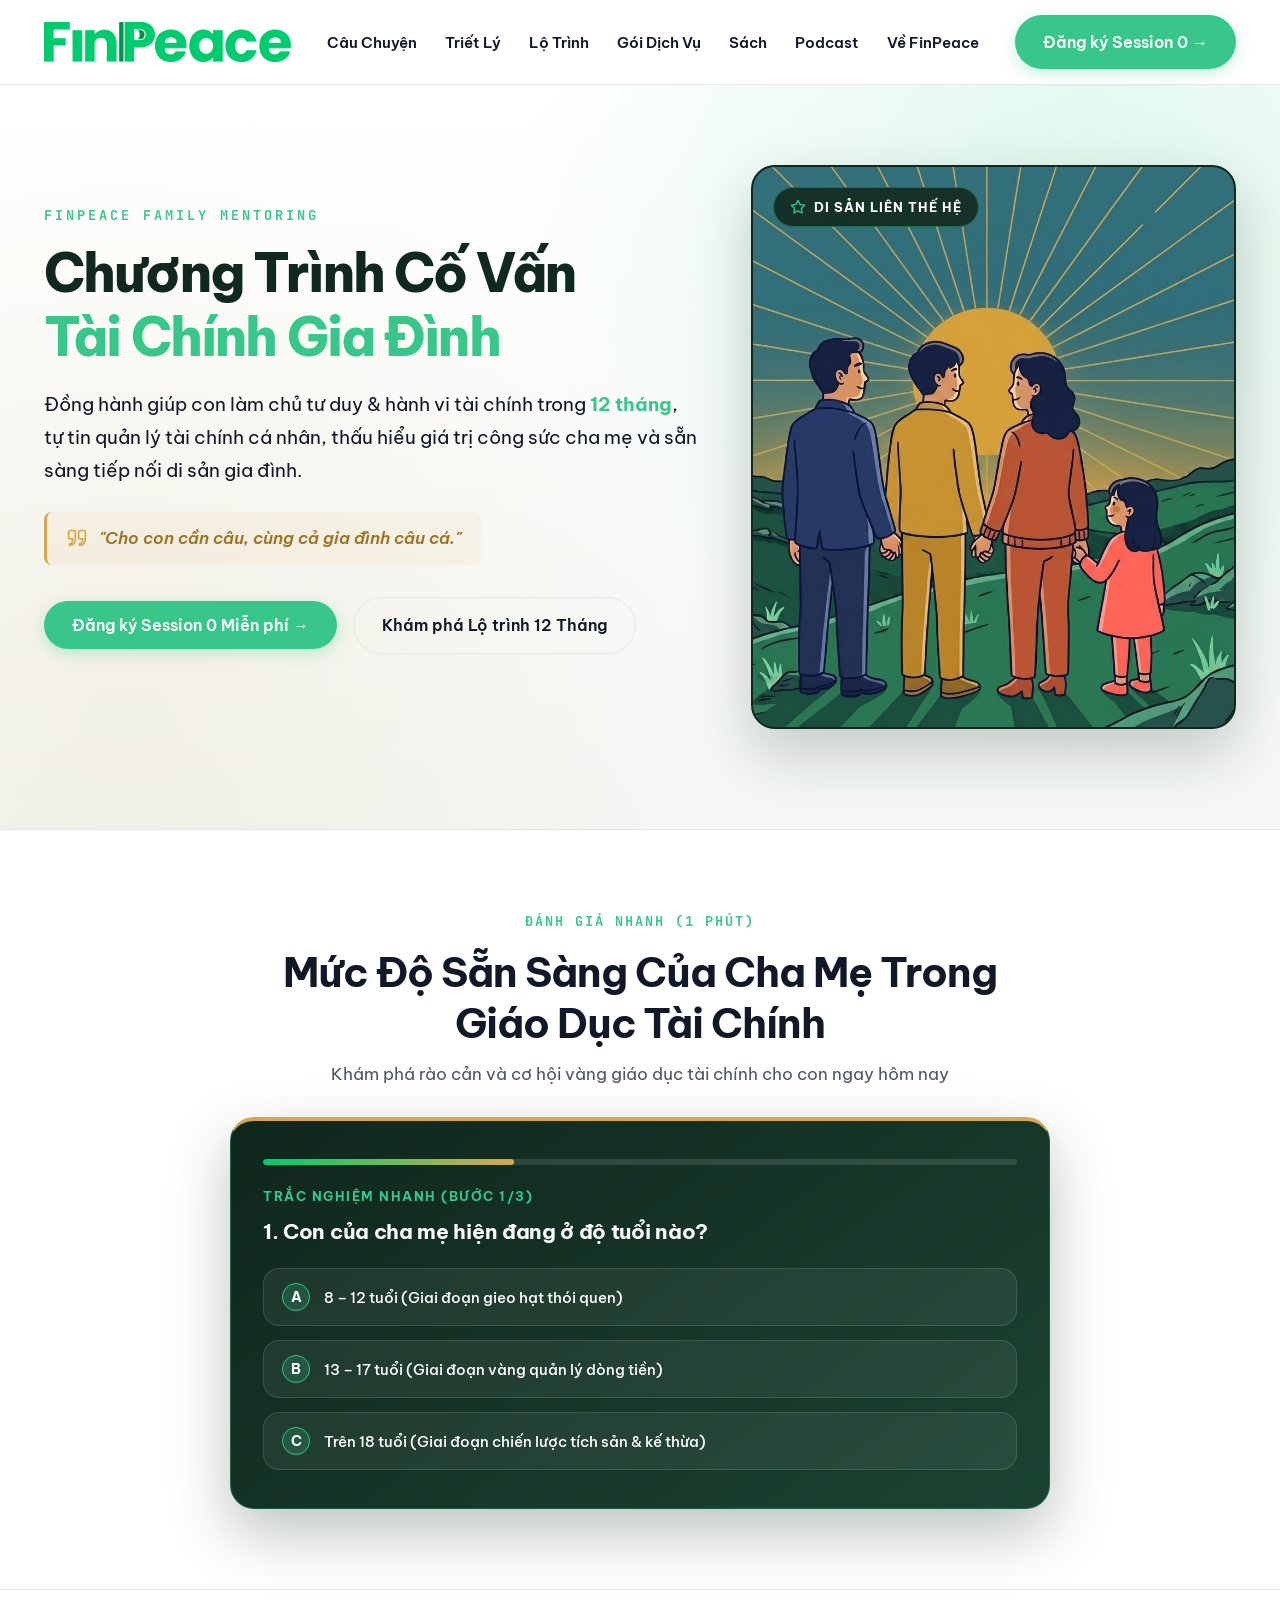
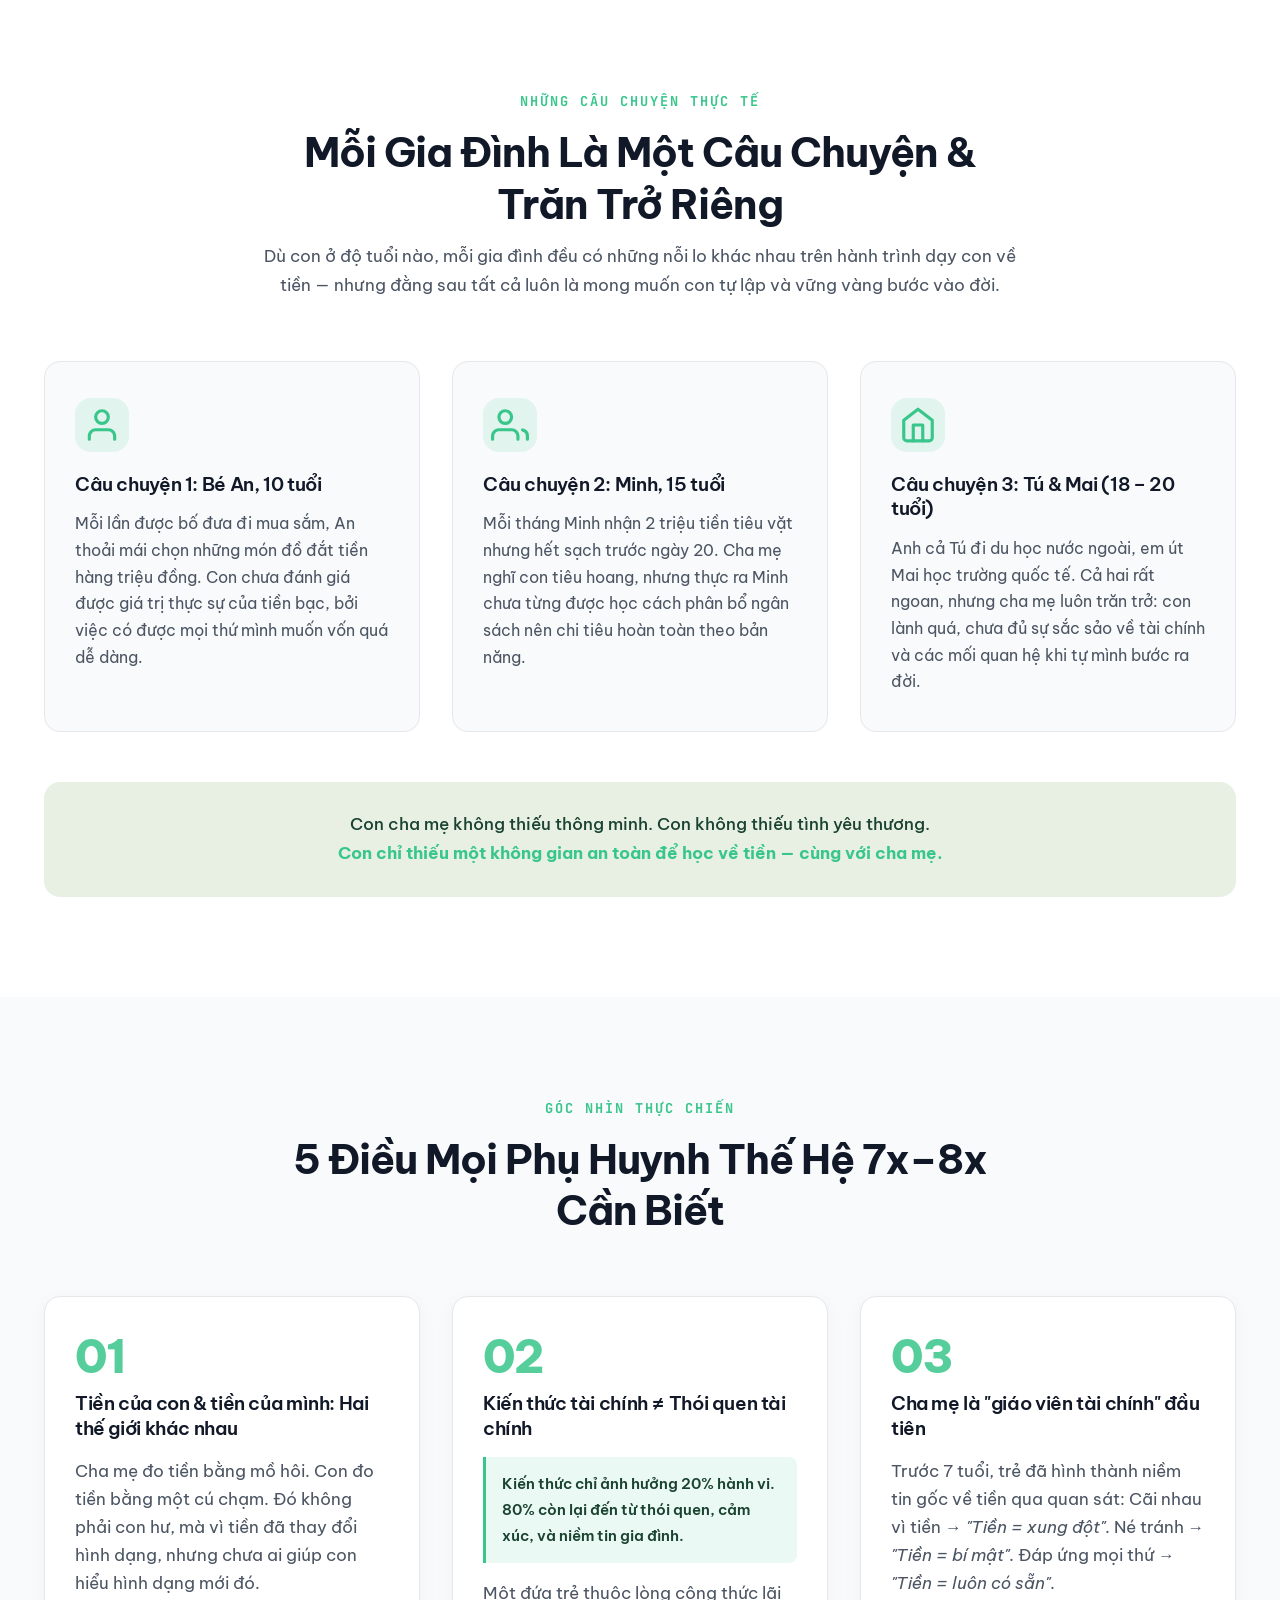
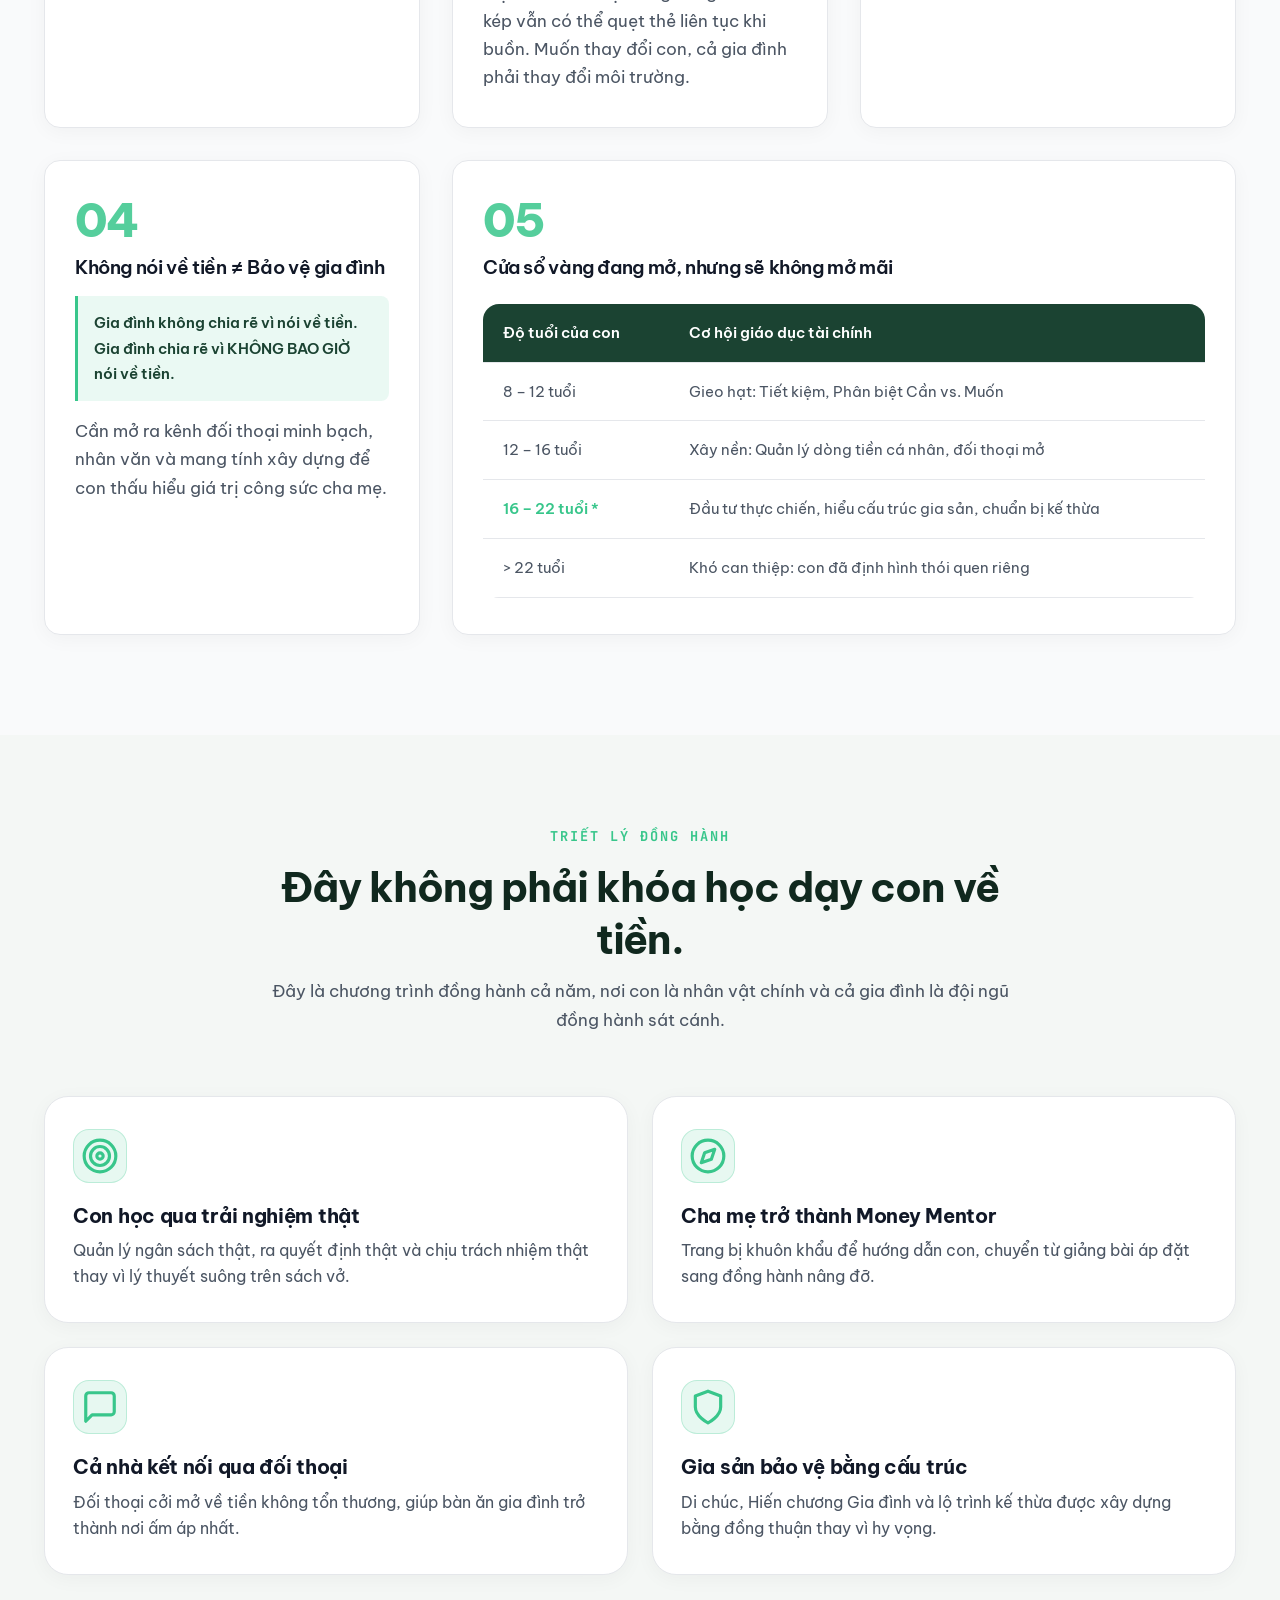
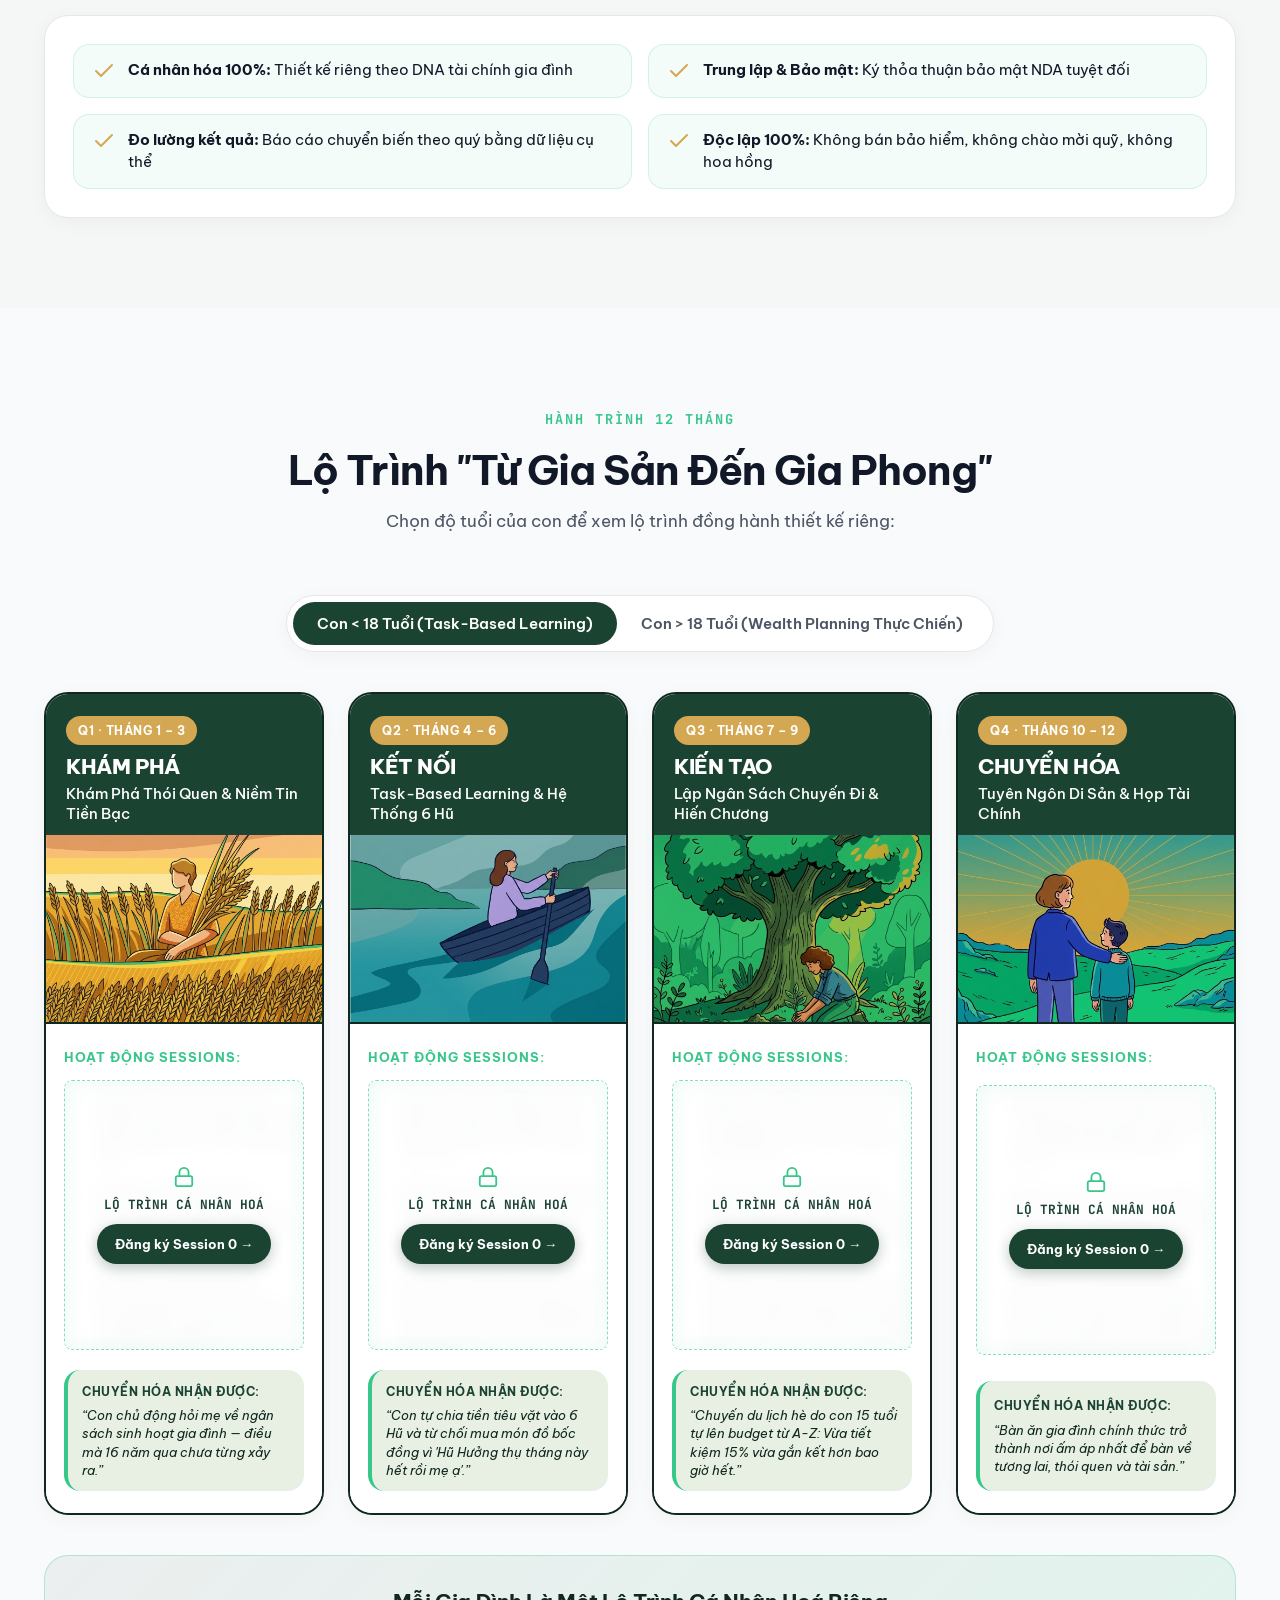
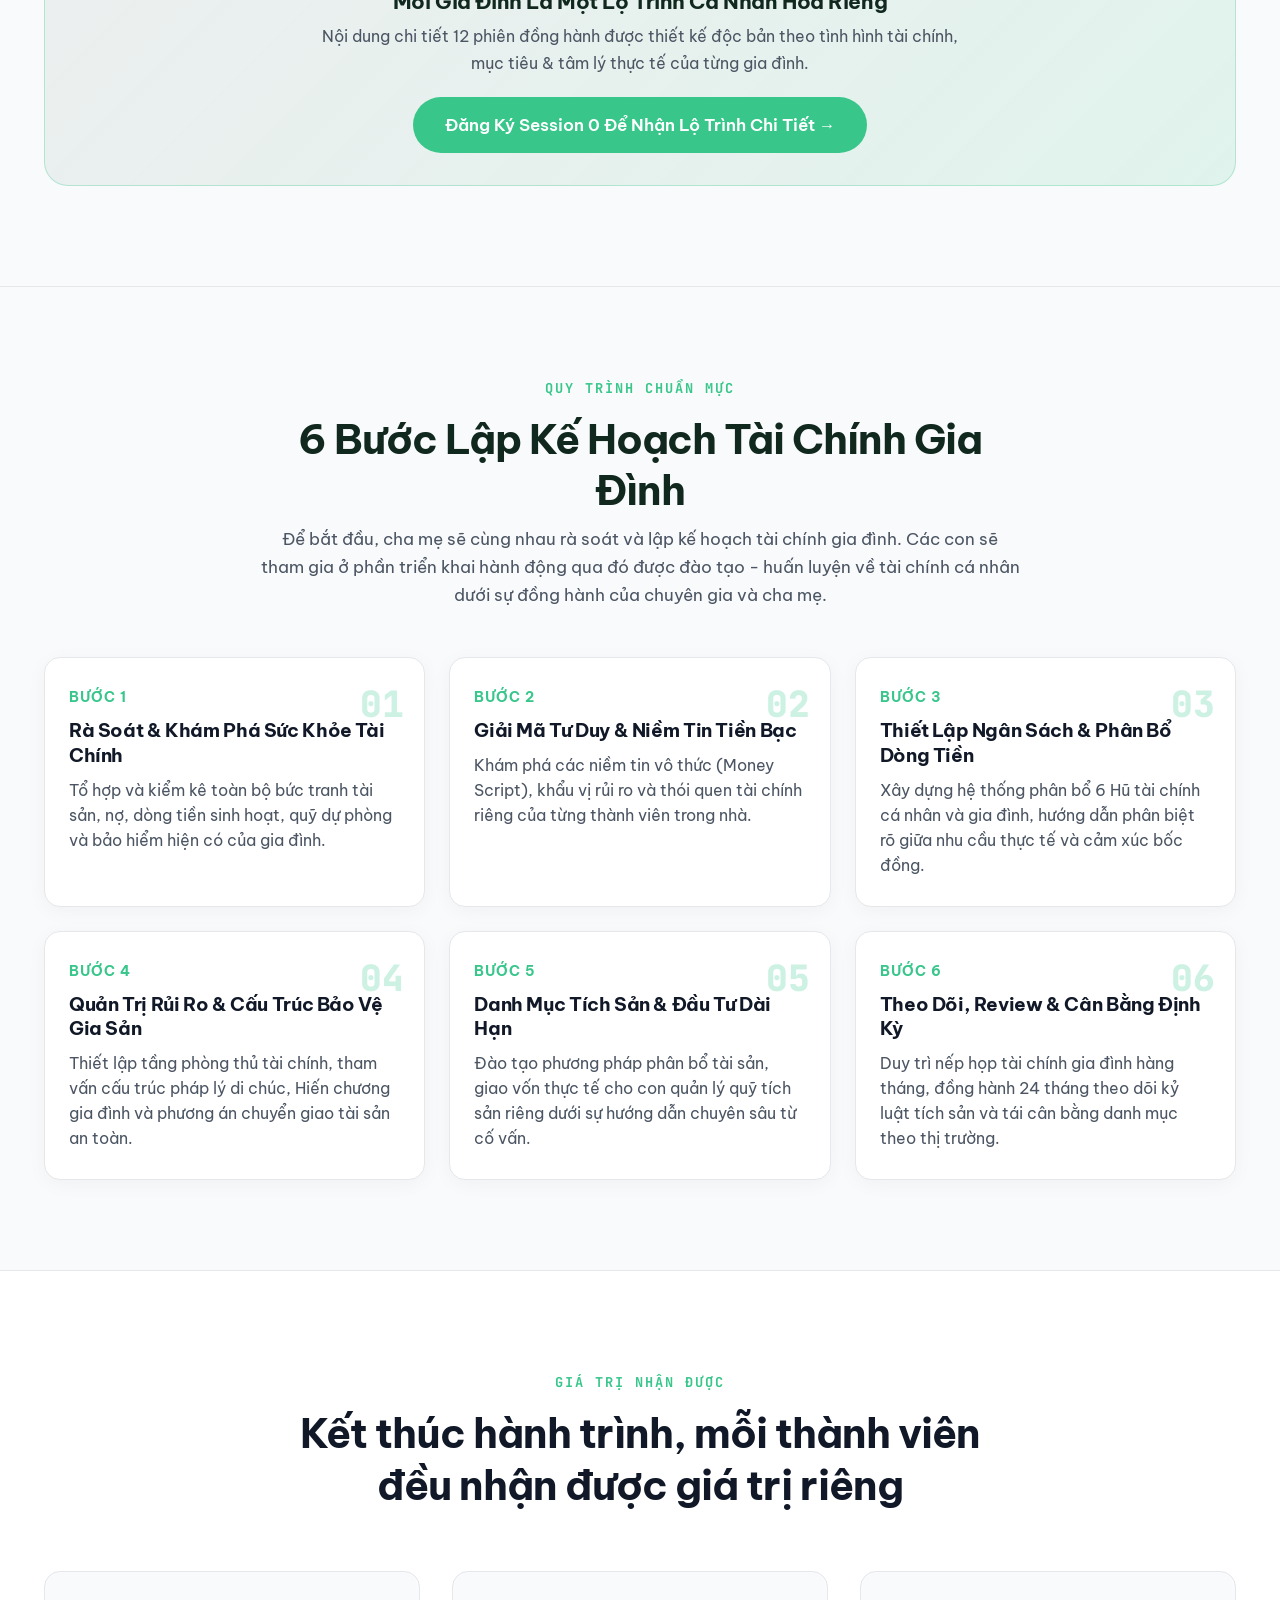
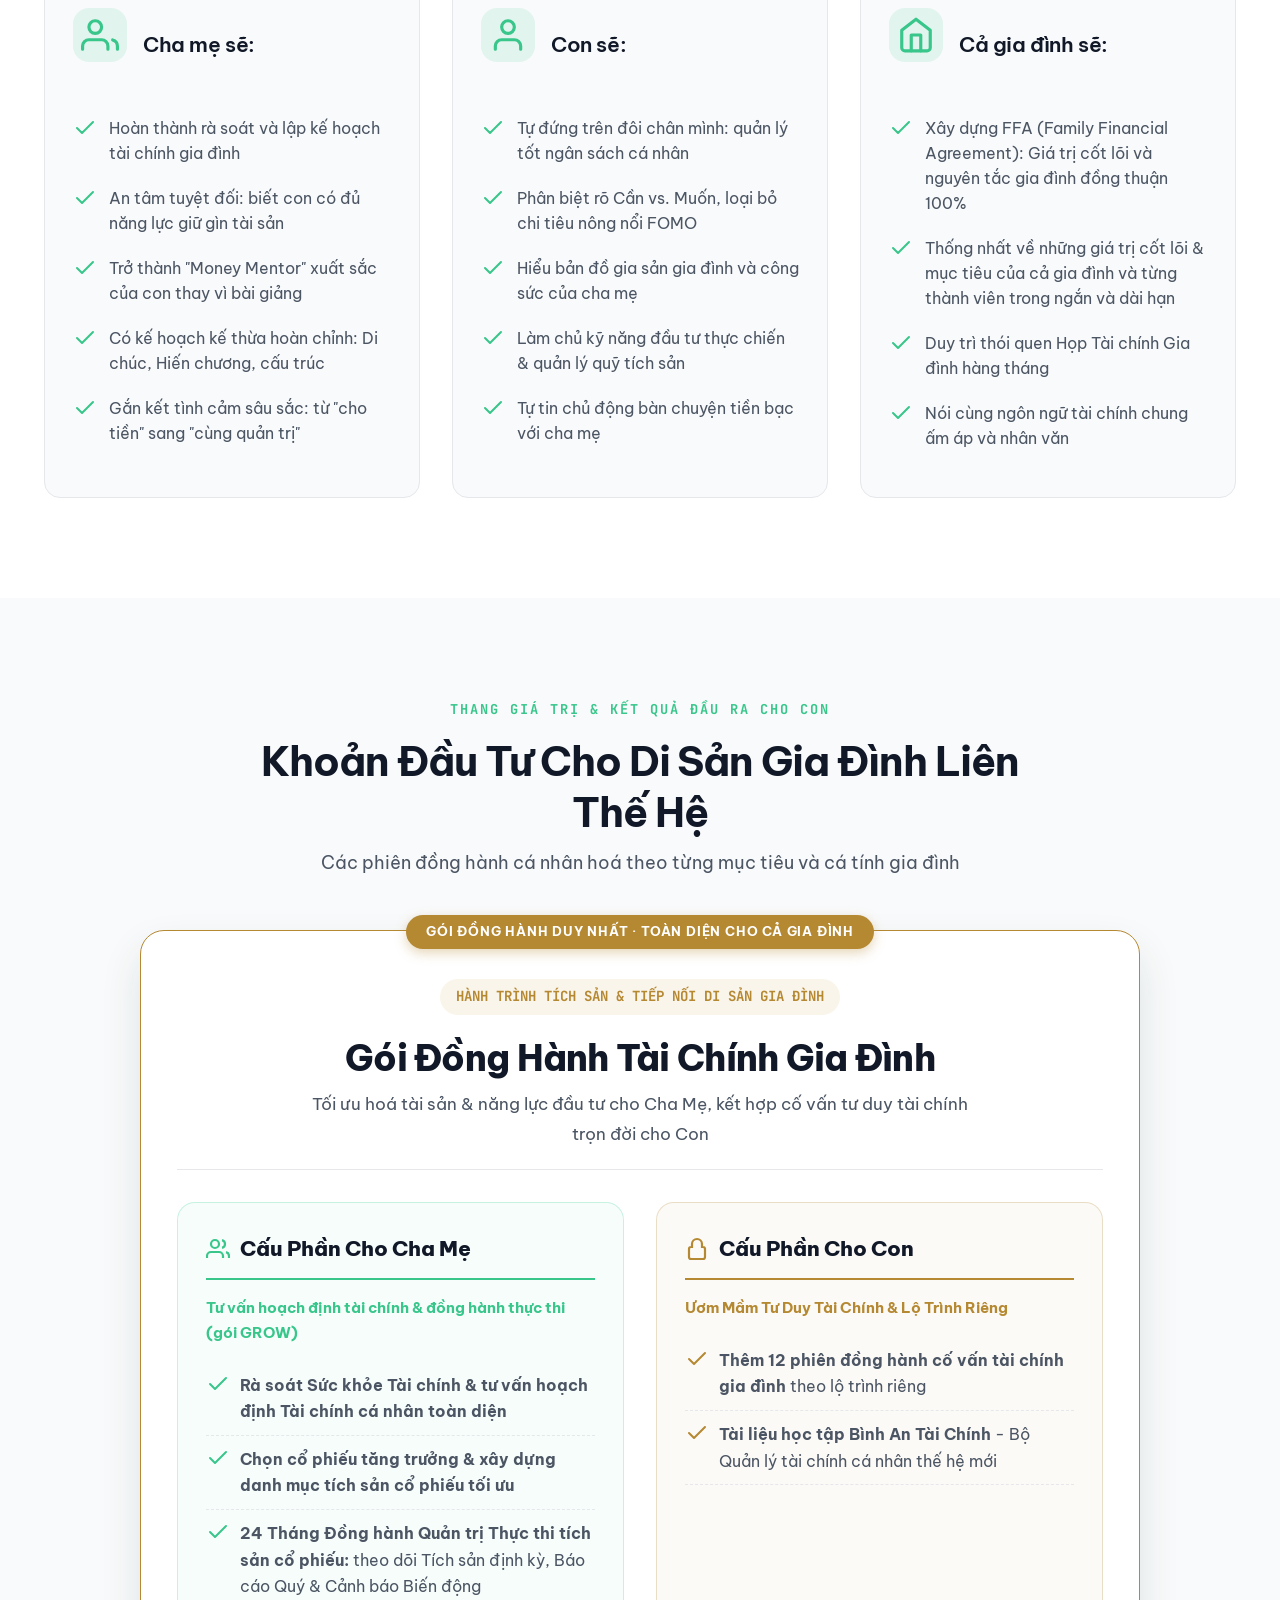
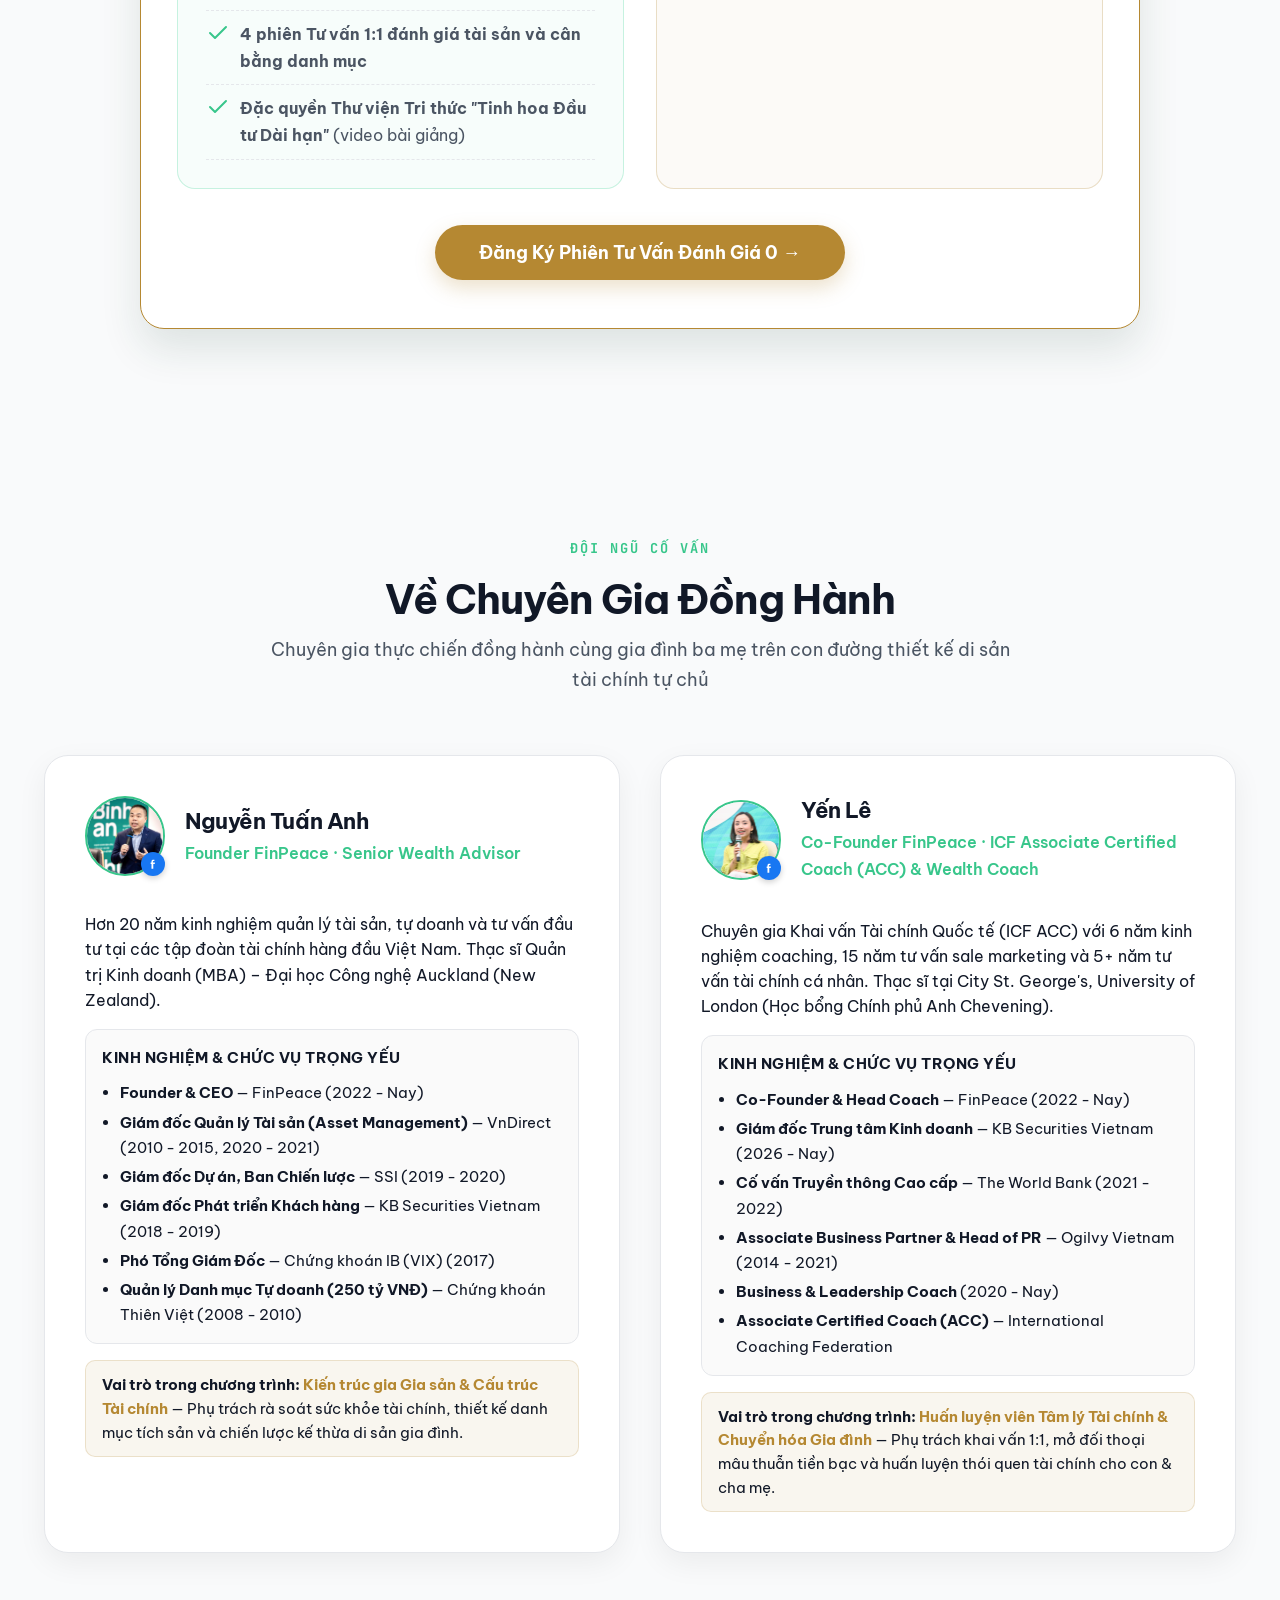
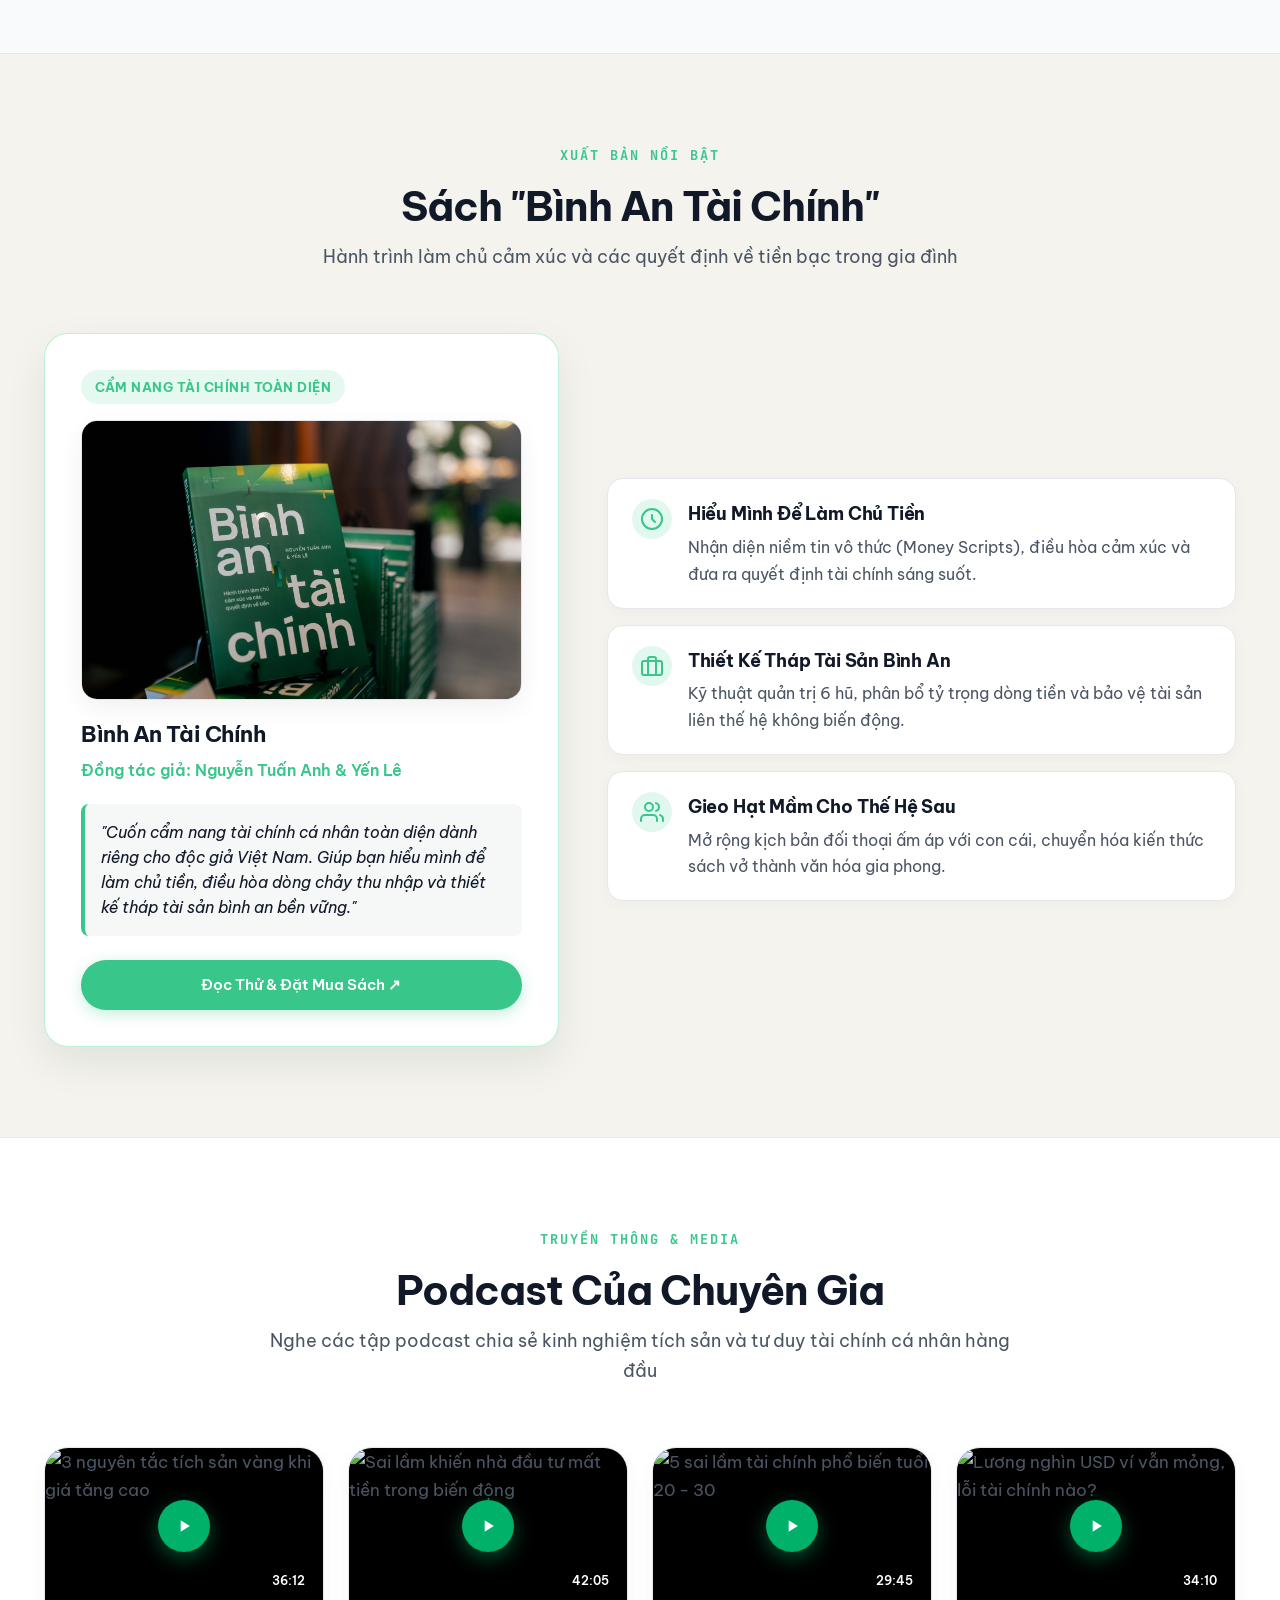
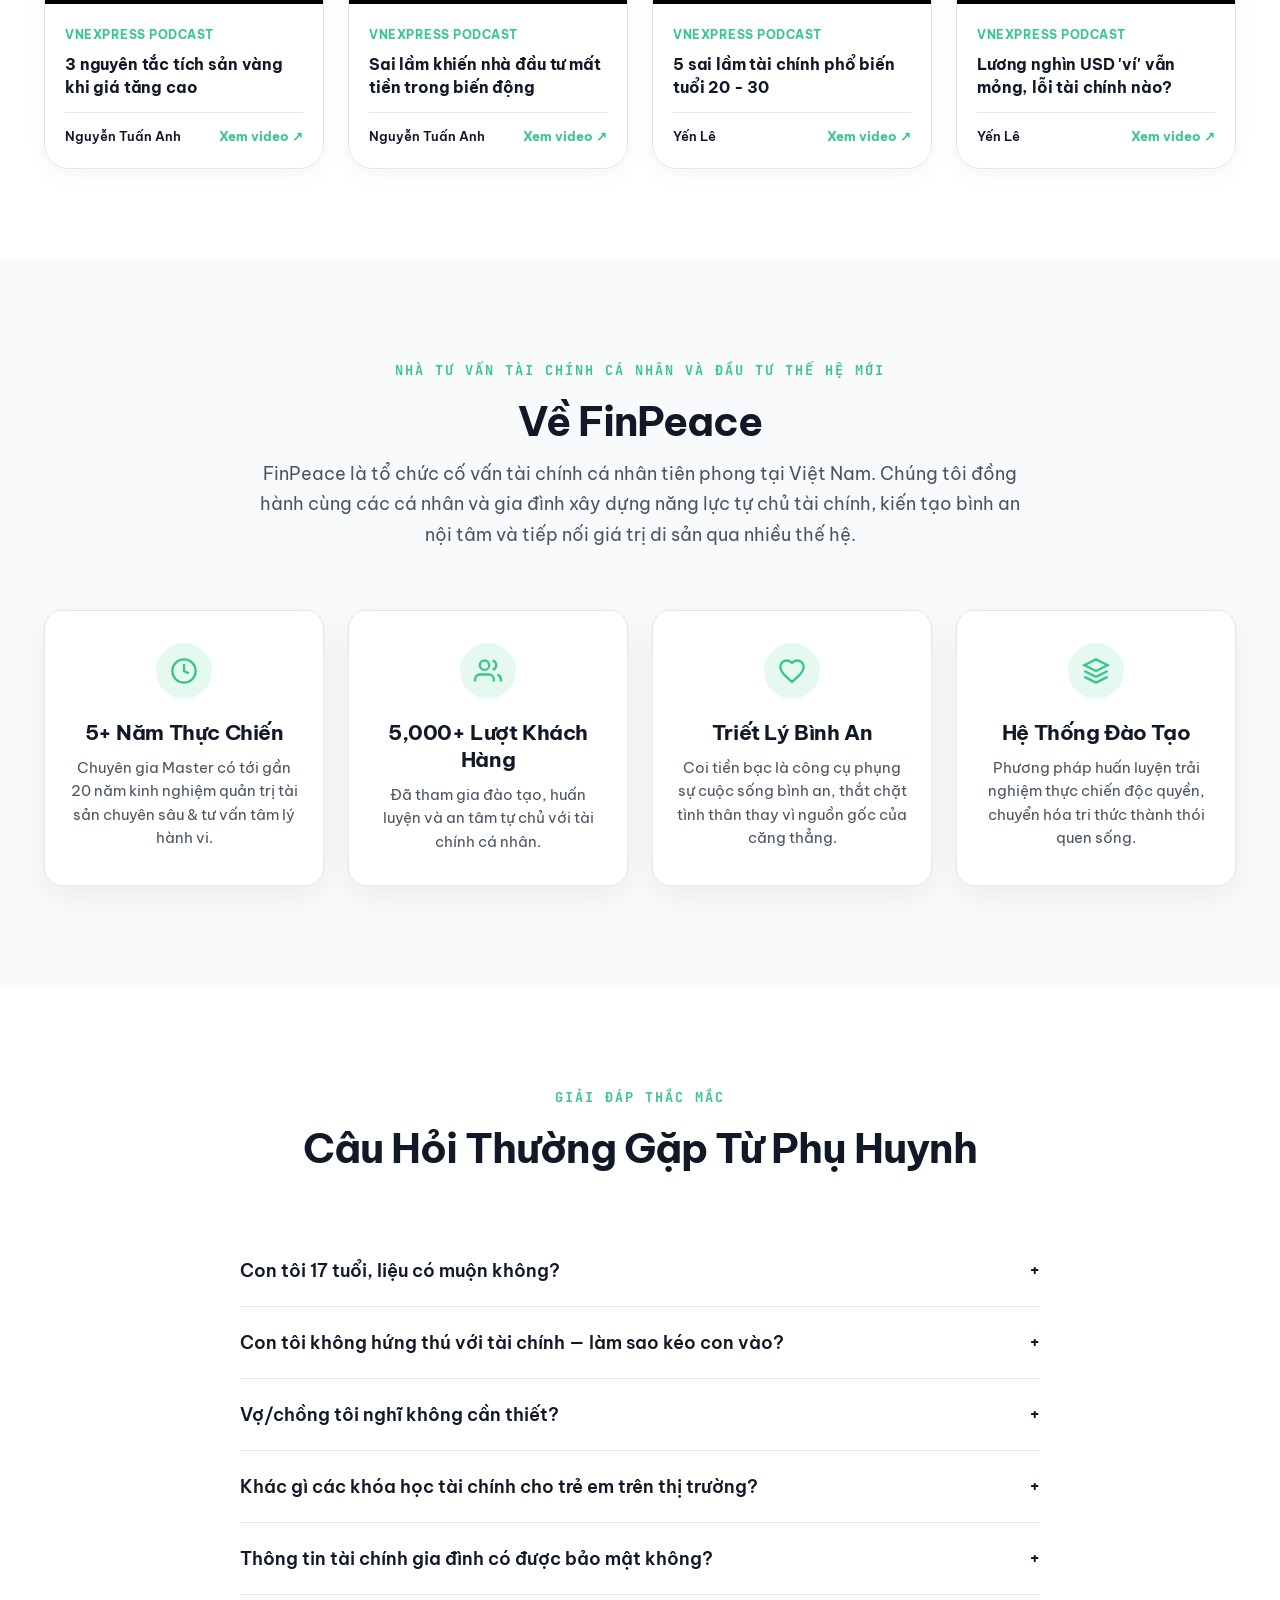
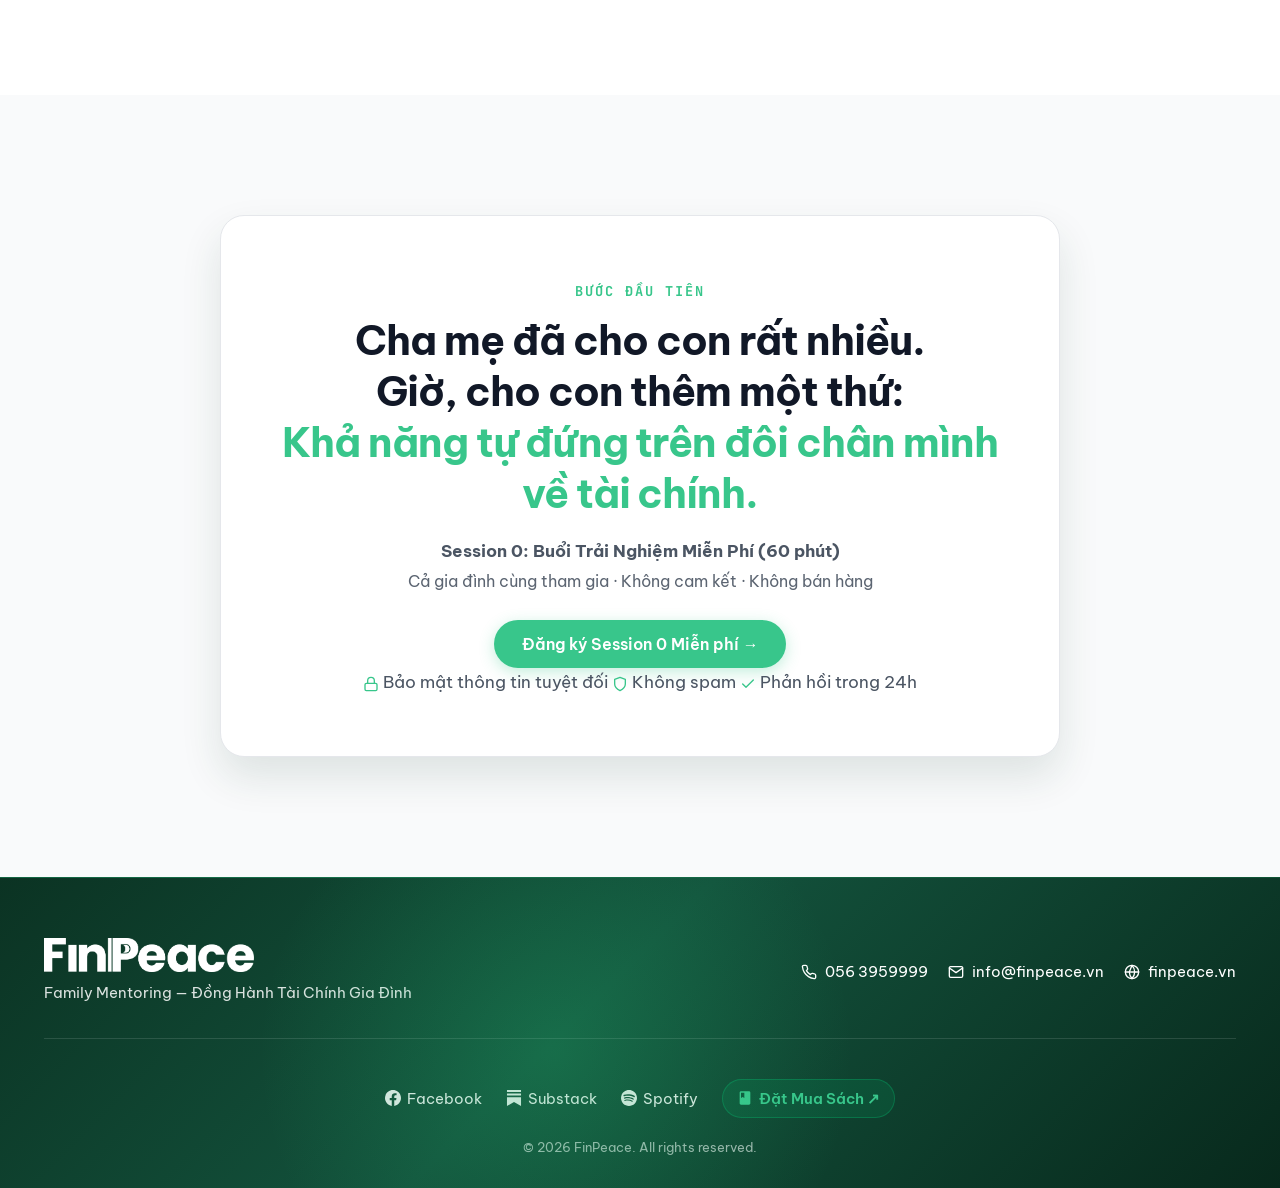
==== 03-marketing/landing-page/index.html @ 4bb0c42b "style(landing): combine degree/education credentials into summary paragraph for both expert profiles" ====
<!DOCTYPE html>
<html lang="vi">
<head>
  <meta charset="UTF-8">
  <meta name="viewport" content="width=device-width, initial-scale=1.0">
  <meta name="description" content="FinPeace Family Mentoring — Chương trình Đồng hành Tài chính Gia đình 12 tháng. Cùng cả gia đình xây dựng thói quen tài chính chung, để con tự đứng trên đôi chân mình và gia sản có người tiếp nối.">
  <title>FinPeace Family Mentoring — Cho Con Cần Câu, Cùng Cả Gia Đình Câu Cá | Từ Gia Sản Đến Gia Phong</title>
  
  <!-- Fonts -->
  <link rel="preconnect" href="https://fonts.googleapis.com">
  <link rel="preconnect" href="https://fonts.gstatic.com" crossorigin>
  <link href="https://fonts.googleapis.com/css2?family=Be+Vietnam+Pro:ital,wght@0,300;0,400;0,500;0,600;0,700;0,800;1,400;1,600&display=swap" rel="stylesheet">
  
  <!-- Stylesheet -->
  <link rel="stylesheet" href="styles.css?v=2.0">
</head>
<body>

  <!-- SITE HEADER / NAVBAR -->
  <header class="site-header" id="header">
    <div class="container navbar">
      <a href="#hero" class="brand-link">
        <img src="assets/brand/logo-green-horizontal.png" alt="FinPeace Logo" class="brand-logo">
      </a>
      <ul class="nav-links">
        <li><a href="#stories" class="nav-link">Câu Chuyện</a></li>
        <li><a href="#program" class="nav-link">Triết Lý</a></li>
        <li><a href="#roadmap" class="nav-link">Lộ Trình</a></li>
        <li><a href="#pricing" class="nav-link">Gói Dịch Vụ</a></li>
        <li><a href="#book" class="nav-link">Sách</a></li>
        <li><a href="#podcast" class="nav-link">Podcast</a></li>
        <li><a href="#about" class="nav-link">Về FinPeace</a></li>
      </ul>
      <div style="display: flex; align-items: center; gap: 16px;">
        <a href="#session0" class="btn-primary open-modal-btn" id="nav-cta">Đăng ký Session 0 →</a>
        <div class="mobile-toggle" id="mobile-menu-toggle">
          <svg class="icon-svg" viewBox="0 0 24 24" style="width: 24px; height: 24px; stroke: var(--contrast-dark);"><line x1="3" y1="12" x2="21" y2="12"></line><line x1="3" y1="6" x2="21" y2="6"></line><line x1="3" y1="18" x2="21" y2="18"></line></svg>
        </div>
      </div>
    </div>
  </header>

  <main>
    <!-- SECTION 1 — HERO SECTION 2.0 WITH INTERACTIVE QUIZ WIDGET -->
    <section class="hero-section" id="hero">
      <div class="container hero-grid">
        <div class="hero-content">
          <span class="section-label" style="letter-spacing: 3px; color: var(--primary-green);">FINPEACE FAMILY MENTORING</span>
          <h1 class="heading-lg" style="font-size: clamp(2.2rem, 4.2vw, 3.2rem); font-weight: 800; letter-spacing: -0.035em; line-height: 1.2; color: var(--deep-forest-dark); margin-bottom: 20px;">
            Chương Trình Cố Vấn <br><span class="text-green">Tài Chính Gia Đình</span>
          </h1>
          <p class="hero-subheadline" style="font-size: 1.15rem; line-height: 1.75; color: var(--contrast-dark); margin-bottom: 24px;">
            Đồng hành giúp con làm chủ tư duy & hành vi tài chính trong <strong style="color: var(--primary-green);">12 tháng</strong>, tự tin quản lý tài chính cá nhân, thấu hiểu giá trị công sức cha mẹ và sẵn sàng tiếp nối di sản gia đình.
          </p>
          <div class="hero-tagline-box">
            <svg class="icon-svg icon-svg-gold" viewBox="0 0 24 24" style="width: 20px; height: 20px; flex-shrink: 0;"><path d="M3 21c3 0 7-1 7-8V5c0-1.25-.75-2-2-2H4c-1.25 0-2 .75-2 2v6c0 1.25.75 2 2 2h3c0 4-2 6-4 6z"></path><path d="M15 21c3 0 7-1 7-8V5c0-1.25-.75-2-2-2h-4c-1.25 0-2 .75-2 2v6c0 1.25.75 2 2 2h3c0 4-2 6-4 6z"></path></svg>
            <span>"Cho con cần câu, cùng cả gia đình câu cá."</span>
          </div>
          <div class="hero-actions">
            <button class="btn-primary open-modal-btn" id="hero-cta-btn">Đăng ký Session 0 Miễn phí →</button>
            <a href="#roadmap" class="btn-outline">Khám phá Lộ trình 12 Tháng</a>
          </div>
        </div>

        <!-- HERO INSPIRATIONAL VISUAL SHOWCASE CARD -->
        <div class="hero-visual-card">
          <div class="visual-badge">
            <svg class="icon-svg" viewBox="0 0 24 24" style="width: 16px; height: 16px; stroke: var(--primary-green);"><polygon points="12 2 15.09 8.26 22 9.27 17 14.14 18.18 21.02 12 17.77 5.82 21.02 7 14.14 2 9.27 8.91 8.26 12 2"></polygon></svg>
            <span>Di Sản Liên Thế Hệ</span>
          </div>
          <img src="assets/images/editorial-new/family-4-hero-v7.png" alt="FinPeace Family Mentoring — Gia Đình 4 Người Đồng Hành Nhìn Về Phía Bình Minh" class="hero-editorial-img">
        </div>
      </div>
    </section>

    <!-- SECTION 1.5 — STANDALONE INTERACTIVE READINESS QUIZ (REPLACING STATS STRIP) -->
    <section class="quiz-section" id="quiz-assessment">
      <div class="container">
        <div class="quiz-section-wrapper">
          <div class="section-header-center" style="margin-bottom: 28px;">
            <span class="section-label">Đánh Giá Nhanh (1 Phút)</span>
            <h2 class="heading-md">Mức Độ Sẵn Sàng Của Cha Mẹ Trong Giáo Dục Tài Chính</h2>
            <p style="margin-top: 10px; color: var(--body-text); font-size: 1.05rem;">Khám phá rào cản và cơ hội vàng giáo dục tài chính cho con ngay hôm nay</p>
          </div>
          <div class="hero-quiz-card standalone-quiz-card" id="hero-quiz-container">
            <!-- Rendered dynamically by script.js -->
          </div>
        </div>
      </div>
    </section>

    <!-- SECTION 2 — EMOTIONAL STORIES & PAIN POINTS -->
    <section class="pain-points-section" id="stories">
      <div class="container">
        <div class="section-header-center">
          <span class="section-label">Những Câu Chuyện Thực Tế</span>
          <h2 class="heading-md">Mỗi Gia Đình Là Một Câu Chuyện & Trăn Trở Riêng</h2>
          <p style="margin-top: 12px; font-size: 1.05rem; color: var(--body-text);">
            Dù con ở độ tuổi nào, mỗi gia đình đều có những nỗi lo khác nhau trên hành trình dạy con về tiền — nhưng đằng sau tất cả luôn là mong muốn con tự lập và vững vàng bước vào đời.
          </p>
        </div>

        <div class="pain-grid grid-3-col">
          <div class="pain-card">
            <div class="icon-box animated-icon">
              <svg class="icon-svg icon-svg-lg" viewBox="0 0 24 24"><path d="M20 21v-2a4 4 0 0 0-4-4H8a4 4 0 0 0-4 4v2"></path><circle cx="12" cy="7" r="4"></circle></svg>
            </div>
            <h3>Câu chuyện 1: Bé An, 10 tuổi</h3>
            <p>Mỗi lần được bố đưa đi mua sắm, An thoải mái chọn những món đồ đắt tiền hàng triệu đồng. Con chưa đánh giá được giá trị thực sự của tiền bạc, bởi việc có được mọi thứ mình muốn vốn quá dễ dàng.</p>
          </div>

          <div class="pain-card">
            <div class="icon-box animated-icon">
              <svg class="icon-svg icon-svg-lg" viewBox="0 0 24 24"><path d="M17 21v-2a4 4 0 0 0-4-4H5a4 4 0 0 0-4 4v2"></path><circle cx="9" cy="7" r="4"></circle><path d="M23 21v-2a4 4 0 0 0-3-3.87"></path></svg>
            </div>
            <h3>Câu chuyện 2: Minh, 15 tuổi</h3>
            <p>Mỗi tháng Minh nhận 2 triệu tiền tiêu vặt nhưng hết sạch trước ngày 20. Cha mẹ nghĩ con tiêu hoang, nhưng thực ra Minh chưa từng được học cách phân bổ ngân sách nên chi tiêu hoàn toàn theo bản năng.</p>
          </div>

          <div class="pain-card">
            <div class="icon-box animated-icon">
              <svg class="icon-svg icon-svg-lg" viewBox="0 0 24 24"><path d="M3 9l9-7 9 7v11a2 2 0 0 1-2 2H5a2 2 0 0 1-2-2z"></path><polyline points="9 22 9 12 15 12 15 22"></polyline></svg>
            </div>
            <h3>Câu chuyện 3: Tú & Mai (18 – 20 tuổi)</h3>
            <p>Anh cả Tú đi du học nước ngoài, em út Mai học trường quốc tế. Cả hai rất ngoan, nhưng cha mẹ luôn trăn trở: con lành quá, chưa đủ sự sắc sảo về tài chính và các mối quan hệ khi tự mình bước ra đời.</p>
          </div>
        </div>

        <div class="pain-conclusion">
          Con cha mẹ không thiếu thông minh. Con không thiếu tình yêu thương.<br>
          <span class="text-green" style="font-weight: 700;">Con chỉ thiếu một không gian an toàn để học về tiền — cùng với cha mẹ.</span>
        </div>
      </div>
    </section>

    <!-- SECTION 3 — 5 THINGS PARENTS NEED TO KNOW -->
    <section class="insights-section" id="insights">
      <div class="container">
        <div class="section-header-center">
          <span class="section-label">Góc Nhìn Thực Chiến</span>
          <h2 class="heading-md">5 Điều Mọi Phụ Huynh Thế Hệ 7x–8x Cần Biết</h2>
        </div>

        <div class="insights-grid grid-3-col">
          <div class="insight-card">
            <div class="insight-num">01</div>
            <h3>Tiền của con & tiền của mình: Hai thế giới khác nhau</h3>
            <p>Cha mẹ đo tiền bằng mồ hôi. Con đo tiền bằng một cú chạm. Đó không phải con hư, mà vì tiền đã thay đổi hình dạng, nhưng chưa ai giúp con hiểu hình dạng mới đó.</p>
          </div>

          <div class="insight-card">
            <div class="insight-num">02</div>
            <h3>Kiến thức tài chính ≠ Thói quen tài chính</h3>
            <div class="insight-highlight">Kiến thức chỉ ảnh hưởng 20% hành vi. 80% còn lại đến từ thói quen, cảm xúc, và niềm tin gia đình.</div>
            <p>Một đứa trẻ thuộc lòng công thức lãi kép vẫn có thể quẹt thẻ liên tục khi buồn. Muốn thay đổi con, cả gia đình phải thay đổi môi trường.</p>
          </div>

          <div class="insight-card">
            <div class="insight-num">03</div>
            <h3>Cha mẹ là "giáo viên tài chính" đầu tiên</h3>
            <p>Trước 7 tuổi, trẻ đã hình thành niềm tin gốc về tiền qua quan sát: Cãi nhau vì tiền → <em>"Tiền = xung đột"</em>. Né tránh → <em>"Tiền = bí mật"</em>. Đáp ứng mọi thứ → <em>"Tiền = luôn có sẵn"</em>.</p>
          </div>

          <div class="insight-card">
            <div class="insight-num">04</div>
            <h3>Không nói về tiền ≠ Bảo vệ gia đình</h3>
            <div class="insight-highlight">Gia đình không chia rẽ vì nói về tiền. Gia đình chia rẽ vì KHÔNG BAO GIỜ nói về tiền.</div>
            <p>Cần mở ra kênh đối thoại minh bạch, nhân văn và mang tính xây dựng để con thấu hiểu giá trị công sức cha mẹ.</p>
          </div>

          <div class="insight-card" style="grid-column: span 2;">
            <div class="insight-num">05</div>
            <h3>Cửa sổ vàng đang mở, nhưng sẽ không mở mãi</h3>
            <div class="table-responsive">
              <table class="comp-table">
                <thead>
                  <tr>
                    <th>Độ tuổi của con</th>
                    <th>Cơ hội giáo dục tài chính</th>
                  </tr>
                </thead>
                <tbody>
                  <tr>
                    <td>8 – 12 tuổi</td>
                    <td>Gieo hạt: Tiết kiệm, Phân biệt Cần vs. Muốn</td>
                  </tr>
                  <tr>
                    <td>12 – 16 tuổi</td>
                    <td>Xây nền: Quản lý dòng tiền cá nhân, đối thoại mở</td>
                  </tr>
                  <tr>
                    <td style="white-space: nowrap;"><span style="color: var(--primary-green); font-weight: 600;">16 – 22 tuổi *</span></td>
                    <td>Đầu tư thực chiến, hiểu cấu trúc gia sản, chuẩn bị kế thừa</td>
                  </tr>
                  <tr>
                    <td>> 22 tuổi</td>
                    <td>Khó can thiệp: con đã định hình thói quen riêng</td>
                  </tr>
                </tbody>
              </table>
            </div>
          </div>
        </div>
      </div>
    </section>

    <!-- SECTION 4 — VALUE PROP & 4 PILLARS (RESPONSIVE CONDENSED 2X2 GRID) -->
    <section class="value-section" id="program">
      <div class="container">
        <div class="section-header-center">
          <span class="section-label">Triết Lý Đồng Hành</span>
          <h2 class="heading-md">Đây không phải khóa học dạy con về tiền.</h2>
          <p style="margin-top: 12px; font-size: 1.05rem; color: var(--body-text); font-weight: 400;">
            Đây là chương trình đồng hành cả năm, nơi con là nhân vật chính và cả gia đình là đội ngũ đồng hành sát cánh.
          </p>
        </div>

        <div class="pillars-grid">
          <div class="pillar-card">
            <div class="icon-box">
              <svg class="icon-svg icon-svg-lg icon-svg-white" viewBox="0 0 24 24"><circle cx="12" cy="12" r="10"></circle><circle cx="12" cy="12" r="6"></circle><circle cx="12" cy="12" r="2"></circle></svg>
            </div>
            <h3>Con học qua trải nghiệm thật</h3>
            <p>Quản lý ngân sách thật, ra quyết định thật và chịu trách nhiệm thật thay vì lý thuyết suông trên sách vở.</p>
          </div>

          <div class="pillar-card">
            <div class="icon-box">
              <svg class="icon-svg icon-svg-lg icon-svg-white" viewBox="0 0 24 24"><circle cx="12" cy="12" r="10"></circle><polygon points="16.24 7.76 14.12 14.12 7.76 16.24 9.88 9.88 16.24 7.76"></polygon></svg>
            </div>
            <h3>Cha mẹ trở thành Money Mentor</h3>
            <p>Trang bị khuôn khẩu để hướng dẫn con, chuyển từ giảng bài áp đặt sang đồng hành nâng đỡ.</p>
          </div>

          <div class="pillar-card">
            <div class="icon-box">
              <svg class="icon-svg icon-svg-lg icon-svg-white" viewBox="0 0 24 24"><path d="M21 15a2 2 0 0 1-2 2H7l-4 4V5a2 2 0 0 1 2-2h14a2 2 0 0 1 2 2z"></path></svg>
            </div>
            <h3>Cả nhà kết nối qua đối thoại</h3>
            <p>Đối thoại cởi mở về tiền không tổn thương, giúp bàn ăn gia đình trở thành nơi ấm áp nhất.</p>
          </div>

          <div class="pillar-card">
            <div class="icon-box">
              <svg class="icon-svg icon-svg-lg icon-svg-white" viewBox="0 0 24 24"><path d="M12 22s8-4 8-10V5l-8-3-8 3v7c0 6 8 10 8 10z"></path></svg>
            </div>
            <h3>Gia sản bảo vệ bằng cấu trúc</h3>
            <p>Di chúc, Hiến chương Gia đình và lộ trình kế thừa được xây dựng bằng đồng thuận thay vì hy vọng.</p>
          </div>
        </div>

        <div class="commitments-grid">
          <div class="commitment-item">
            <svg class="icon-svg icon-svg-gold" viewBox="0 0 24 24"><polyline points="20 6 9 17 4 12"></polyline></svg>
            <span><strong>Cá nhân hóa 100%:</strong> Thiết kế riêng theo DNA tài chính gia đình</span>
          </div>
          <div class="commitment-item">
            <svg class="icon-svg icon-svg-gold" viewBox="0 0 24 24"><polyline points="20 6 9 17 4 12"></polyline></svg>
            <span><strong>Trung lập & Bảo mật:</strong> Ký thỏa thuận bảo mật NDA tuyệt đối</span>
          </div>
          <div class="commitment-item">
            <svg class="icon-svg icon-svg-gold" viewBox="0 0 24 24"><polyline points="20 6 9 17 4 12"></polyline></svg>
            <span><strong>Đo lường kết quả:</strong> Báo cáo chuyển biến theo quý bằng dữ liệu cụ thể</span>
          </div>
          <div class="commitment-item">
            <svg class="icon-svg icon-svg-gold" viewBox="0 0 24 24"><polyline points="20 6 9 17 4 12"></polyline></svg>
            <span><strong>Độc lập 100%:</strong> Không bán bảo hiểm, không chào mời quỹ, không hoa hồng</span>
          </div>
        </div>
      </div>
    </section>

    <!-- SECTION 5 — ROADMAP 12 MONTHS WITH AGE TRACK SWITCHER -->
    <section class="roadmap-section" id="roadmap">
      <div class="container">
        <div class="section-header-center">
          <span class="section-label">Hành Trình 12 Tháng</span>
          <h2 class="heading-md">Lộ Trình "Từ Gia Sản Đến Gia Phong"</h2>
          <p style="margin-top: 10px; color: var(--body-text);">Chọn độ tuổi của con để xem lộ trình đồng hành thiết kế riêng:</p>
        </div>

        <!-- AGE TRACK SWITCHER -->
        <div class="track-switcher-wrapper">
          <div class="track-switcher">
            <button class="track-btn active" data-track="under18">Con < 18 Tuổi (Task-Based Learning)</button>
            <button class="track-btn" data-track="over18">Con > 18 Tuổi (Wealth Planning Thực Chiến)</button>
          </div>
        </div>

        <!-- MASTER 4-QUARTER TIMELINE GRID -->
        <div id="roadmap-timeline-grid" class="roadmap-timeline-grid">
          <!-- Rendered dynamically by script.js -->
        </div>

        <div class="roadmap-cta-banner" style="text-align: center; margin-top: 40px; background: linear-gradient(135deg, rgba(27,67,50,0.06), rgba(56,198,139,0.12)); border: 1px solid rgba(56,198,139,0.3); border-radius: var(--radius-lg); padding: 32px 24px;">
          <h3 style="font-size: 1.3rem; color: var(--deep-forest-dark); font-weight: 700; margin-bottom: 8px;">Mỗi Gia Đình Là Một Lộ Trình Cá Nhân Hoá Riêng</h3>
          <p style="font-size: 0.95rem; color: var(--body-text); margin-bottom: 20px; max-width: 650px; margin-left: auto; margin-right: auto;">
            Nội dung chi tiết 12 phiên đồng hành được thiết kế độc bản theo tình hình tài chính, mục tiêu & tâm lý thực tế của từng gia đình.
          </p>
          <a href="#session0" class="btn-primary open-modal-btn" style="padding: 14px 32px; font-size: 1rem; box-shadow: var(--shadow-hover);">
            Đăng Ký Session 0 Để Nhận Lộ Trình Chi Tiết →
          </a>
        </div>
      </div>
    </section>

    <!-- SECTION 5.1 — QUY TRÌNH 6 BƯỚC LẬP KẾ HOẠCH TÀI CHÍNH GIA ĐÌNH -->
    <section class="planning-steps-section" id="planning-steps" style="background: var(--bg-page); padding: 90px 0; border-top: 1px solid var(--border-light); border-bottom: 1px solid var(--border-light);">
      <div class="container">
        <div class="section-header-center" style="margin-bottom: 48px;">
          <span class="section-label" style="letter-spacing: 2px; color: var(--primary-green);">QUY TRÌNH CHUẨN MỰC</span>
          <h2 class="heading-md" style="color: var(--deep-forest-dark);">6 Bước Lập Kế Hoạch Tài Chính Gia Đình</h2>
          <p style="margin-top: 10px; color: var(--body-text); font-size: 1.05rem; max-width: 780px; margin-left: auto; margin-right: auto; line-height: 1.6;">
            Để bắt đầu, cha mẹ sẽ cùng nhau rà soát và lập kế hoạch tài chính gia đình. Các con sẽ tham gia ở phần triển khai hành động qua đó được đào tạo - huấn luyện về tài chính cá nhân dưới sự đồng hành của chuyên gia và cha mẹ.
          </p>
        </div>

        <div class="steps-grid" style="display: grid; grid-template-columns: repeat(auto-fit, minmax(300px, 1fr)); gap: 24px;">
          <div class="step-card-item" style="background: #ffffff; border: 1px solid var(--border-light); border-radius: var(--radius-md); padding: 28px 24px; position: relative; box-shadow: var(--shadow-subtle);">
            <div style="font-size: 2.2rem; font-weight: 800; color: rgba(56,198,139,0.25); position: absolute; top: 16px; right: 20px; font-family: var(--font-mono);">01</div>
            <div style="font-size: 0.85rem; font-weight: 700; color: var(--primary-green); text-transform: uppercase; letter-spacing: 1px; margin-bottom: 8px;">Bước 1</div>
            <h3 style="font-size: 1.15rem; font-weight: 700; color: var(--contrast-dark); margin-bottom: 10px;">Rà Soát & Khám Phá Sức Khỏe Tài Chính</h3>
            <p style="font-size: 0.95rem; color: var(--body-text); line-height: 1.6;">Tổ hợp và kiểm kê toàn bộ bức tranh tài sản, nợ, dòng tiền sinh hoạt, quỹ dự phòng và bảo hiểm hiện có của gia đình.</p>
          </div>

          <div class="step-card-item" style="background: #ffffff; border: 1px solid var(--border-light); border-radius: var(--radius-md); padding: 28px 24px; position: relative; box-shadow: var(--shadow-subtle);">
            <div style="font-size: 2.2rem; font-weight: 800; color: rgba(56,198,139,0.25); position: absolute; top: 16px; right: 20px; font-family: var(--font-mono);">02</div>
            <div style="font-size: 0.85rem; font-weight: 700; color: var(--primary-green); text-transform: uppercase; letter-spacing: 1px; margin-bottom: 8px;">Bước 2</div>
            <h3 style="font-size: 1.15rem; font-weight: 700; color: var(--contrast-dark); margin-bottom: 10px;">Giải Mã Tư Duy & Niềm Tin Tiền Bạc</h3>
            <p style="font-size: 0.95rem; color: var(--body-text); line-height: 1.6;">Khám phá các niềm tin vô thức (Money Script), khẩu vị rủi ro và thói quen tài chính riêng của từng thành viên trong nhà.</p>
          </div>

          <div class="step-card-item" style="background: #ffffff; border: 1px solid var(--border-light); border-radius: var(--radius-md); padding: 28px 24px; position: relative; box-shadow: var(--shadow-subtle);">
            <div style="font-size: 2.2rem; font-weight: 800; color: rgba(56,198,139,0.25); position: absolute; top: 16px; right: 20px; font-family: var(--font-mono);">03</div>
            <div style="font-size: 0.85rem; font-weight: 700; color: var(--primary-green); text-transform: uppercase; letter-spacing: 1px; margin-bottom: 8px;">Bước 3</div>
            <h3 style="font-size: 1.15rem; font-weight: 700; color: var(--contrast-dark); margin-bottom: 10px;">Thiết Lập Ngân Sách & Phân Bổ Dòng Tiền</h3>
            <p style="font-size: 0.95rem; color: var(--body-text); line-height: 1.6;">Xây dựng hệ thống phân bổ 6 Hũ tài chính cá nhân và gia đình, hướng dẫn phân biệt rõ giữa nhu cầu thực tế và cảm xúc bốc đồng.</p>
          </div>

          <div class="step-card-item" style="background: #ffffff; border: 1px solid var(--border-light); border-radius: var(--radius-md); padding: 28px 24px; position: relative; box-shadow: var(--shadow-subtle);">
            <div style="font-size: 2.2rem; font-weight: 800; color: rgba(56,198,139,0.25); position: absolute; top: 16px; right: 20px; font-family: var(--font-mono);">04</div>
            <div style="font-size: 0.85rem; font-weight: 700; color: var(--primary-green); text-transform: uppercase; letter-spacing: 1px; margin-bottom: 8px;">Bước 4</div>
            <h3 style="font-size: 1.15rem; font-weight: 700; color: var(--contrast-dark); margin-bottom: 10px;">Quản Trị Rủi Ro & Cấu Trúc Bảo Vệ Gia Sản</h3>
            <p style="font-size: 0.95rem; color: var(--body-text); line-height: 1.6;">Thiết lập tầng phòng thủ tài chính, tham vấn cấu trúc pháp lý di chúc, Hiến chương gia đình và phương án chuyển giao tài sản an toàn.</p>
          </div>

          <div class="step-card-item" style="background: #ffffff; border: 1px solid var(--border-light); border-radius: var(--radius-md); padding: 28px 24px; position: relative; box-shadow: var(--shadow-subtle);">
            <div style="font-size: 2.2rem; font-weight: 800; color: rgba(56,198,139,0.25); position: absolute; top: 16px; right: 20px; font-family: var(--font-mono);">05</div>
            <div style="font-size: 0.85rem; font-weight: 700; color: var(--primary-green); text-transform: uppercase; letter-spacing: 1px; margin-bottom: 8px;">Bước 5</div>
            <h3 style="font-size: 1.15rem; font-weight: 700; color: var(--contrast-dark); margin-bottom: 10px;">Danh Mục Tích Sản & Đầu Tư Dài Hạn</h3>
            <p style="font-size: 0.95rem; color: var(--body-text); line-height: 1.6;">Đào tạo phương pháp phân bổ tài sản, giao vốn thực tế cho con quản lý quỹ tích sản riêng dưới sự hướng dẫn chuyên sâu từ cố vấn.</p>
          </div>

          <div class="step-card-item" style="background: #ffffff; border: 1px solid var(--border-light); border-radius: var(--radius-md); padding: 28px 24px; position: relative; box-shadow: var(--shadow-subtle);">
            <div style="font-size: 2.2rem; font-weight: 800; color: rgba(56,198,139,0.25); position: absolute; top: 16px; right: 20px; font-family: var(--font-mono);">06</div>
            <div style="font-size: 0.85rem; font-weight: 700; color: var(--primary-green); text-transform: uppercase; letter-spacing: 1px; margin-bottom: 8px;">Bước 6</div>
            <h3 style="font-size: 1.15rem; font-weight: 700; color: var(--contrast-dark); margin-bottom: 10px;">Theo Dõi, Review & Cân Bằng Định Kỳ</h3>
            <p style="font-size: 0.95rem; color: var(--body-text); line-height: 1.6;">Duy trì nếp họp tài chính gia đình hàng tháng, đồng hành 24 tháng theo dõi kỷ luật tích sản và tái cân bằng danh mục theo thị trường.</p>
          </div>
        </div>
      </div>
    </section>





    <!-- SECTION 6 — RESULTS FOR CHILD, PARENTS & FAMILY -->
    <section class="results-section" id="results">
      <div class="container">
        <div class="section-header-center">
          <span class="section-label">Giá Trị Nhận Được</span>
          <h2 class="heading-md">Kết thúc hành trình, mỗi thành viên đều nhận được giá trị riêng</h2>
        </div>

        <div class="results-grid grid-3-col">
          <!-- Card 1: Cha mẹ -->
          <div class="result-card">
            <div class="result-card-header">
              <div class="icon-box">
                <svg class="icon-svg icon-svg-lg" viewBox="0 0 24 24"><path d="M17 21v-2a4 4 0 0 0-4-4H5a4 4 0 0 0-4 4v2"></path><circle cx="9" cy="7" r="4"></circle><path d="M23 21v-2a4 4 0 0 0-3-3.87"></path></svg>
              </div>
              <h3>Cha mẹ sẽ:</h3>
            </div>
            <ul class="result-list">
              <li><svg class="icon-svg" viewBox="0 0 24 24"><polyline points="20 6 9 17 4 12"></polyline></svg> <span>Hoàn thành rà soát và lập kế hoạch tài chính gia đình</span></li>
              <li><svg class="icon-svg" viewBox="0 0 24 24"><polyline points="20 6 9 17 4 12"></polyline></svg> <span>An tâm tuyệt đối: biết con có đủ năng lực giữ gìn tài sản</span></li>
              <li><svg class="icon-svg" viewBox="0 0 24 24"><polyline points="20 6 9 17 4 12"></polyline></svg> <span>Trở thành "Money Mentor" xuất sắc của con thay vì bài giảng</span></li>
              <li><svg class="icon-svg" viewBox="0 0 24 24"><polyline points="20 6 9 17 4 12"></polyline></svg> <span>Có kế hoạch kế thừa hoàn chỉnh: Di chúc, Hiến chương, cấu trúc</span></li>
              <li><svg class="icon-svg" viewBox="0 0 24 24"><polyline points="20 6 9 17 4 12"></polyline></svg> <span>Gắn kết tình cảm sâu sắc: từ "cho tiền" sang "cùng quản trị"</span></li>
            </ul>
          </div>

          <!-- Card 2: Con -->
          <div class="result-card">
            <div class="result-card-header">
              <div class="icon-box">
                <svg class="icon-svg icon-svg-lg" viewBox="0 0 24 24"><path d="M20 21v-2a4 4 0 0 0-4-4H8a4 4 0 0 0-4 4v2"></path><circle cx="12" cy="7" r="4"></circle></svg>
              </div>
              <h3>Con sẽ:</h3>
            </div>
            <ul class="result-list">
              <li><svg class="icon-svg" viewBox="0 0 24 24"><polyline points="20 6 9 17 4 12"></polyline></svg> <span>Tự đứng trên đôi chân mình: quản lý tốt ngân sách cá nhân</span></li>
              <li><svg class="icon-svg" viewBox="0 0 24 24"><polyline points="20 6 9 17 4 12"></polyline></svg> <span>Phân biệt rõ Cần vs. Muốn, loại bỏ chi tiêu nông nổi FOMO</span></li>
              <li><svg class="icon-svg" viewBox="0 0 24 24"><polyline points="20 6 9 17 4 12"></polyline></svg> <span>Hiểu bản đồ gia sản gia đình và công sức của cha mẹ</span></li>
              <li><svg class="icon-svg" viewBox="0 0 24 24"><polyline points="20 6 9 17 4 12"></polyline></svg> <span>Làm chủ kỹ năng đầu tư thực chiến & quản lý quỹ tích sản</span></li>
              <li><svg class="icon-svg" viewBox="0 0 24 24"><polyline points="20 6 9 17 4 12"></polyline></svg> <span>Tự tin chủ động bàn chuyện tiền bạc với cha mẹ</span></li>
            </ul>
          </div>

          <!-- Card 3: Cả gia đình -->
          <div class="result-card">
            <div class="result-card-header">
              <div class="icon-box">
                <svg class="icon-svg icon-svg-lg" viewBox="0 0 24 24"><path d="M3 9l9-7 9 7v11a2 2 0 0 1-2 2H5a2 2 0 0 1-2-2z"></path><polyline points="9 22 9 12 15 12 15 22"></polyline></svg>
              </div>
              <h3>Cả gia đình sẽ:</h3>
            </div>
            <ul class="result-list">
              <li><svg class="icon-svg" viewBox="0 0 24 24"><polyline points="20 6 9 17 4 12"></polyline></svg> <span>Xây dựng FFA (Family Financial Agreement): Giá trị cốt lõi và nguyên tắc gia đình đồng thuận 100%</span></li>
              <li><svg class="icon-svg" viewBox="0 0 24 24"><polyline points="20 6 9 17 4 12"></polyline></svg> <span>Thống nhất về những giá trị cốt lõi & mục tiêu của cả gia đình và từng thành viên trong ngắn và dài hạn</span></li>
              <li><svg class="icon-svg" viewBox="0 0 24 24"><polyline points="20 6 9 17 4 12"></polyline></svg> <span>Duy trì thói quen Họp Tài chính Gia đình hàng tháng</span></li>
              <li><svg class="icon-svg" viewBox="0 0 24 24"><polyline points="20 6 9 17 4 12"></polyline></svg> <span>Nói cùng ngôn ngữ tài chính chung ấm áp và nhân văn</span></li>
            </ul>
          </div>
        </div>
      </div>
    </section>

    <!-- SECTION 8 — PRICING & VALUE LADDER OFFERS -->
    <section class="pricing-section" id="pricing">
      <div class="container">
        <div class="section-header-center">
          <span class="section-label">Thang Giá Trị & Kết Quả Đầu Ra Cho Con</span>
          <h2 class="heading-md">Khoản Đầu Tư Cho Di Sản Gia Đình Liên Thế Hệ</h2>
          <p style="margin-top: 10px; color: var(--body-text); font-size: 1.08rem;">Các phiên đồng hành cá nhân hoá theo từng mục tiêu và cá tính gia đình</p>
        </div>

        <!-- SINGLE PACKAGE OFFER CARD -->
        <div style="max-width: 1000px; margin: 20px auto 0 auto;">
          <div class="pricing-card featured" style="border-color: #b58832; padding: 48px 36px; background: #ffffff;">
            <div class="featured-ribbon" style="background: #b58832; box-shadow: 0 4px 12px rgba(181, 136, 50, 0.35);">GÓI ĐỒNG HÀNH DUY NHẤT · TOÀN DIỆN CHO CẢ GIA ĐÌNH</div>
            
            <div style="text-align: center; margin-bottom: 32px; padding-bottom: 20px; border-bottom: 1px solid var(--border-light);">
              <span class="pricing-tier-badge" style="background: rgba(212, 168, 83, 0.12); color: #b58832; font-size: 0.85rem; font-weight: 700; text-transform: uppercase; padding: 6px 16px; border-radius: var(--radius-pill); display: inline-block; margin-bottom: 12px;">Hành Trình Tích Sản & Tiếp Nối Di Sản Gia Đình</span>
              <h3 style="font-size: 2.2rem; font-weight: 800; color: var(--contrast-dark); margin: 8px 0;">Gói Đồng Hành Tài Chính Gia Đình</h3>
              <p style="color: var(--body-text); font-size: 1.05rem; max-width: 680px; margin: 8px auto 0 auto;">Tối ưu hoá tài sản & năng lực đầu tư cho Cha Mẹ, kết hợp cố vấn tư duy tài chính trọn đời cho Con</p>
            </div>

            <!-- TWO COMPONENTS GRID -->
            <div class="grid-2-col" style="gap: 32px; align-items: stretch;">
              <!-- CẤU PHẦN 1: CHA MẸ -->
              <div style="background: rgba(0, 194, 114, 0.03); border: 1.5px solid rgba(0, 194, 114, 0.2); border-radius: 18px; padding: 28px; display: flex; flex-direction: column;">
                <div style="display: flex; align-items: center; gap: 10px; margin-bottom: 16px; padding-bottom: 12px; border-bottom: 2px solid var(--primary-green);">
                  <svg width="24" height="24" fill="none" stroke="var(--primary-green)" stroke-width="2.2" viewBox="0 0 24 24"><path d="M17 21v-2a4 4 0 0 0-4-4H5a4 4 0 0 0-4 4v2"></path><circle cx="9" cy="7" r="4"></circle><path d="M23 21v-2a4 4 0 0 0-3-3.87"></path><path d="M16 3.13a4 4 0 0 1 0 7.75"></path></svg>
                  <h4 style="font-size: 1.25rem; font-weight: 800; color: var(--contrast-dark); margin: 0;">Cấu Phần Cho Cha Mẹ</h4>
                </div>
                <p style="font-size: 0.88rem; color: var(--primary-green); font-weight: 700; margin-bottom: 16px;">Tư vấn hoạch định tài chính & đồng hành thực thi (gói GROW)</p>
                <ul class="pricing-features" style="margin: 0; flex-grow: 1;">
                  <li><svg class="icon-svg" viewBox="0 0 24 24" style="stroke: var(--primary-green); flex-shrink: 0;"><polyline points="20 6 9 17 4 12"></polyline></svg> <span><strong>Rà soát Sức khỏe Tài chính & tư vấn hoạch định Tài chính cá nhân toàn diện</strong></span></li>
                  <li><svg class="icon-svg" viewBox="0 0 24 24" style="stroke: var(--primary-green); flex-shrink: 0;"><polyline points="20 6 9 17 4 12"></polyline></svg> <span><strong>Chọn cổ phiếu tăng trưởng & xây dựng danh mục tích sản cổ phiếu tối ưu</strong></span></li>
                  <li><svg class="icon-svg" viewBox="0 0 24 24" style="stroke: var(--primary-green); flex-shrink: 0;"><polyline points="20 6 9 17 4 12"></polyline></svg> <span><strong>24 Tháng Đồng hành Quản trị Thực thi tích sản cổ phiếu:</strong> theo dõi Tích sản định kỳ, Báo cáo Quý & Cảnh báo Biến động</span></li>
                  <li><svg class="icon-svg" viewBox="0 0 24 24" style="stroke: var(--primary-green); flex-shrink: 0;"><polyline points="20 6 9 17 4 12"></polyline></svg> <span><strong>4 phiên Tư vấn 1:1 đánh giá tài sản và cân bằng danh mục</strong></span></li>
                  <li><svg class="icon-svg" viewBox="0 0 24 24" style="stroke: var(--primary-green); flex-shrink: 0;"><polyline points="20 6 9 17 4 12"></polyline></svg> <span><strong>Đặc quyền Thư viện Tri thức "Tinh hoa Đầu tư Dài hạn"</strong> (video bài giảng)</span></li>
                </ul>
              </div>

              <!-- CẤU PHẦN 2: CON -->
              <div style="background: rgba(181, 136, 50, 0.04); border: 1.5px solid rgba(181, 136, 50, 0.25); border-radius: 18px; padding: 28px; display: flex; flex-direction: column;">
                <div style="display: flex; align-items: center; gap: 10px; margin-bottom: 16px; padding-bottom: 12px; border-bottom: 2px solid #b58832;">
                  <svg width="24" height="24" fill="none" stroke="#b58832" stroke-width="2.2" viewBox="0 0 24 24"><path d="M12 2a5 5 0 0 0-5 5v3H6a2 2 0 0 0-2 2v8a2 2 0 0 0 2 2h12a2 2 0 0 0 2-2v-8a2 2 0 0 0-2-2h-1V7a5 5 0 0 0-5-5z"></path></svg>
                  <h4 style="font-size: 1.25rem; font-weight: 800; color: var(--contrast-dark); margin: 0;">Cấu Phần Cho Con</h4>
                </div>
                <p style="font-size: 0.88rem; color: #b58832; font-weight: 700; margin-bottom: 16px;">Ươm Mầm Tư Duy Tài Chính & Lộ Trình Riêng</p>
                <ul class="pricing-features" style="margin: 0; flex-grow: 1;">
                  <li><svg class="icon-svg" viewBox="0 0 24 24" style="stroke: #b58832; flex-shrink: 0;"><polyline points="20 6 9 17 4 12"></polyline></svg> <span><strong>Thêm 12 phiên đồng hành cố vấn tài chính gia đình</strong> theo lộ trình riêng</span></li>
                  <li><svg class="icon-svg" viewBox="0 0 24 24" style="stroke: #b58832; flex-shrink: 0;"><polyline points="20 6 9 17 4 12"></polyline></svg> <span><strong>Tài liệu học tập Bình An Tài Chính</strong> - Bộ Quản lý tài chính cá nhân thế hệ mới</span></li>
                </ul>
              </div>
            </div>

            <!-- ACTION BUTTON -->
            <div style="text-align: center; margin-top: 36px;">
              <button class="btn-primary open-modal-btn" style="padding: 16px 44px; font-size: 1.1rem; background: #b58832; border-color: #b58832; color: #ffffff; font-weight: 700; border-radius: var(--radius-pill); box-shadow: 0 8px 20px rgba(181, 136, 50, 0.25);">Đăng Ký Phiên Tư Vấn Đánh Giá 0 →</button>
            </div>
          </div>
        </div>
      </div>
    </section>

    <!-- SECTION 7 — EXPERT TEAM (CO-AUTHORS PROFILE FROM SACH.FINPEACE.CLOUD) -->
    <section class="experts-section" id="experts">
      <div class="container">
        <div class="section-header-center">
          <span class="section-label">Đội Ngũ Cố Vấn</span>
          <h2 class="heading-md">Về Chuyên Gia Đồng Hành</h2>
          <p style="margin-top: 10px; color: var(--body-text); font-size: 1.08rem;">Chuyên gia thực chiến đồng hành cùng gia đình ba mẹ trên con đường thiết kế di sản tài chính tự chủ</p>
        </div>

        <div class="experts-grid">
          <!-- Expert 1: Tuan Anh -->
          <div class="expert-card">
            <div class="expert-header">
              <div style="position: relative; display: inline-block; flex-shrink: 0;">
                <img src="assets/brand/tuan-anh-official.jpg" alt="Nguyễn Tuấn Anh" class="expert-avatar" style="width: 80px; height: 80px; object-fit: cover; border-radius: 50%; border: 2.5px solid var(--primary-green);">
                <a href="https://www.facebook.com/tuananhfinpeace" target="_blank" rel="noopener noreferrer" style="position: absolute; bottom: 0; right: 0; width: 24px; height: 24px; border-radius: 50%; background: #1877F2; display: flex; align-items: center; justify-content: center; box-shadow: 0 2px 6px rgba(0,0,0,0.2);" aria-label="Facebook Nguyễn Tuấn Anh">
                  <svg width="14" height="14" viewBox="0 0 24 24" fill="#ffffff"><path d="M15 12H12.5V20H9.375V12H8V9.375h1.375V7.813c0-2.072 1.265-3.203 3.116-3.203.887 0 1.649.066 1.87.095V7h-1.288c-1.005 0-1.2.478-1.2 1.178v1.197H15.25L15 12z"/></svg>
                </a>
              </div>
              <div>
                <h3 style="font-size: 1.35rem; color: var(--contrast-dark); font-weight: 700; margin-bottom: 4px;">Nguyễn Tuấn Anh</h3>
                <span class="expert-title" style="color: var(--primary-green); font-weight: 600; font-size: 0.95rem; display: block;">Founder FinPeace · Senior Wealth Advisor</span>
              </div>
            </div>

            <p style="font-size: 0.95rem; color: var(--contrast-dark); line-height: 1.6; margin: 12px 0 16px 0;">
              Hơn 20 năm kinh nghiệm quản lý tài sản, tự doanh và tư vấn đầu tư tại các tập đoàn tài chính hàng đầu Việt Nam. Thạc sĩ Quản trị Kinh doanh (MBA) – Đại học Công nghệ Auckland (New Zealand).
            </p>

            <!-- KINH NGHIỆM & CHỨC VỤ TRỌNG YẾU -->
            <div style="background: rgba(0, 0, 0, 0.02); border: 1px solid var(--border-light); border-radius: 12px; padding: 16px; margin-bottom: 16px;">
              <h4 style="font-size: 0.88rem; font-weight: 700; color: var(--contrast-dark); text-transform: uppercase; letter-spacing: 0.5px; margin-bottom: 10px;">
                Kinh Nghiệm & Chức Vụ Trọng Yếu
              </h4>
              <ul style="list-style: disc; padding-left: 18px; margin: 0; font-size: 0.9rem; line-height: 1.7; color: var(--contrast-dark);">
                <li style="margin-bottom: 4px;"><strong>Founder & CEO</strong> — FinPeace (2022 - Nay)</li>
                <li style="margin-bottom: 4px;"><strong>Giám đốc Quản lý Tài sản (Asset Management)</strong> — VnDirect (2010 - 2015, 2020 - 2021)</li>
                <li style="margin-bottom: 4px;"><strong>Giám đốc Dự án, Ban Chiến lược</strong> — SSI (2019 - 2020)</li>
                <li style="margin-bottom: 4px;"><strong>Giám đốc Phát triển Khách hàng</strong> — KB Securities Vietnam (2018 - 2019)</li>
                <li style="margin-bottom: 4px;"><strong>Phó Tổng Giám Đốc</strong> — Chứng khoán IB (VIX) (2017)</li>
                <li style="margin-bottom: 0;"><strong>Quản lý Danh mục Tự doanh (250 tỷ VNĐ)</strong> — Chứng khoán Thiên Việt (2008 - 2010)</li>
              </ul>
            </div>

            <div style="background: rgba(181, 136, 50, 0.08); border: 1px solid rgba(181, 136, 50, 0.2); padding: 12px 16px; border-radius: 10px; font-size: 0.92rem; color: var(--contrast-dark); line-height: 1.55;">
              <strong>Vai trò trong chương trình:</strong> <span style="color: #b58832; font-weight: 700;">Kiến trúc gia Gia sản & Cấu trúc Tài chính</span> — Phụ trách rà soát sức khỏe tài chính, thiết kế danh mục tích sản và chiến lược kế thừa di sản gia đình.
            </div>
          </div>

          <!-- Expert 2: Yen Le -->
          <div class="expert-card">
            <div class="expert-header">
              <div style="position: relative; display: inline-block; flex-shrink: 0;">
                <img src="assets/brand/yen-le-official.jpg" alt="Yến Lê" class="expert-avatar" style="width: 80px; height: 80px; object-fit: cover; border-radius: 50%; border: 2.5px solid var(--primary-green);">
                <a href="https://www.facebook.com/le2yen/" target="_blank" rel="noopener noreferrer" style="position: absolute; bottom: 0; right: 0; width: 24px; height: 24px; border-radius: 50%; background: #1877F2; display: flex; align-items: center; justify-content: center; box-shadow: 0 2px 6px rgba(0,0,0,0.2);" aria-label="Facebook Yến Lê">
                  <svg width="14" height="14" viewBox="0 0 24 24" fill="#ffffff"><path d="M15 12H12.5V20H9.375V12H8V9.375h1.375V7.813c0-2.072 1.265-3.203 3.116-3.203.887 0 1.649.066 1.87.095V7h-1.288c-1.005 0-1.2.478-1.2 1.178v1.197H15.25L15 12z"/></svg>
                </a>
              </div>
              <div>
                <h3 style="font-size: 1.35rem; color: var(--contrast-dark); font-weight: 700; margin-bottom: 4px;">Yến Lê</h3>
                <span class="expert-title" style="color: var(--primary-green); font-weight: 600; font-size: 0.95rem; display: block;">Co-Founder FinPeace · ICF Associate Certified Coach (ACC) & Wealth Coach</span>
              </div>
            </div>

            <p style="font-size: 0.95rem; color: var(--contrast-dark); line-height: 1.6; margin: 12px 0 16px 0;">
              Chuyên gia Khai vấn Tài chính Quốc tế (ICF ACC) với 6 năm kinh nghiệm coaching, 15 năm tư vấn sale marketing và 5+ năm tư vấn tài chính cá nhân. Thạc sĩ tại City St. George's, University of London (Học bổng Chính phủ Anh Chevening).
            </p>

            <!-- KINH NGHIỆM & CHỨC VỤ TRỌNG YẾU -->
            <div style="background: rgba(0, 0, 0, 0.02); border: 1px solid var(--border-light); border-radius: 12px; padding: 16px; margin-bottom: 16px;">
              <h4 style="font-size: 0.88rem; font-weight: 700; color: var(--contrast-dark); text-transform: uppercase; letter-spacing: 0.5px; margin-bottom: 10px;">
                Kinh Nghiệm & Chức Vụ Trọng Yếu
              </h4>
              <ul style="list-style: disc; padding-left: 18px; margin: 0; font-size: 0.9rem; line-height: 1.7; color: var(--contrast-dark);">
                <li style="margin-bottom: 4px;"><strong>Co-Founder & Head Coach</strong> — FinPeace (2022 - Nay)</li>
                <li style="margin-bottom: 4px;"><strong>Giám đốc Trung tâm Kinh doanh</strong> — KB Securities Vietnam (2026 - Nay)</li>
                <li style="margin-bottom: 4px;"><strong>Cố vấn Truyền thông Cao cấp</strong> — The World Bank (2021 - 2022)</li>
                <li style="margin-bottom: 4px;"><strong>Associate Business Partner & Head of PR</strong> — Ogilvy Vietnam (2014 - 2021)</li>
                <li style="margin-bottom: 4px;"><strong>Business & Leadership Coach</strong> (2020 - Nay)</li>
                <li style="margin-bottom: 0;"><strong>Associate Certified Coach (ACC)</strong> — International Coaching Federation</li>
              </ul>
            </div>

            <div style="background: rgba(181, 136, 50, 0.08); border: 1px solid rgba(181, 136, 50, 0.2); padding: 12px 16px; border-radius: 10px; font-size: 0.92rem; color: var(--contrast-dark); line-height: 1.55;">
              <strong>Vai trò trong chương trình:</strong> <span style="color: #b58832; font-weight: 700;">Huấn luyện viên Tâm lý Tài chính & Chuyển hóa Gia đình</span> — Phụ trách khai vấn 1:1, mở đối thoại mâu thuẫn tiền bạc và huấn luyện thói quen tài chính cho con & cha mẹ.
            </div>
          </div>


        </div>
      </div>
    </section>

    <!-- DEDICATED BOOK SECTION (MOVED DOWN RIGHT AFTER EXPERT TEAM WITH REAL BOOK PHOTO) -->
    <section class="book-section" id="book">
      <div class="container">
        <div class="section-header-center">
          <span class="section-label">Xuất Bản Nổi Bật</span>
          <h2 class="heading-md">Sách "Bình An Tài Chính"</h2>
          <p style="margin-top: 10px; color: var(--body-text); font-size: 1.08rem;">Hành trình làm chủ cảm xúc và các quyết định về tiền bạc trong gia đình</p>
        </div>

        <div class="book-grid">
          <div class="book-showcase-card">
            <span class="book-badge">Cẩm Nang Tài Chính Toàn Diện</span>
            <div class="book-cover-img-wrap" style="width: 100%; height: 280px; overflow: hidden; border-radius: var(--radius-md); margin-bottom: 20px; border: 1.5px solid var(--border-light); box-shadow: 0 8px 24px rgba(0,0,0,0.06);">
              <img src="assets/images/book-real.jpg" alt="Sách Bình An Tài Chính — FinPeace" style="width: 100%; height: 100%; object-fit: cover; object-position: center; display: block;">
            </div>
            <h3 style="font-size: 1.35rem; color: var(--contrast-dark); margin-bottom: 8px; font-weight: 700;">Bình An Tài Chính</h3>
            <p style="font-size: 0.95rem; color: var(--primary-green); font-weight: 600;">Đồng tác giả: Nguyễn Tuấn Anh & Yến Lê</p>
            <div class="book-quote-box">
              "Cuốn cẩm nang tài chính cá nhân toàn diện dành riêng cho độc giả Việt Nam. Giúp bạn hiểu mình để làm chủ tiền, điều hòa dòng chảy thu nhập và thiết kế tháp tài sản bình an bền vững."
            </div>
            <a href="https://sach.finpeace.cloud/" target="_blank" rel="noopener noreferrer" class="btn-primary" style="display: inline-flex; align-items: center; justify-content: center; gap: 6px; width: 100%; text-align: center; white-space: normal; padding: 12px 14px; font-size: 0.92rem;">
              <span>Đọc Thử & Đặt Mua Sách ↗</span>
            </a>
          </div>

          <div class="book-features-list">
            <div class="book-feature-item">
              <div class="book-feature-icon">
                <svg class="icon-svg" viewBox="0 0 24 24" style="stroke: var(--primary-green);"><circle cx="12" cy="12" r="10"></circle><path d="M12 8v4l3 3"></path></svg>
              </div>
              <div>
                <h4 style="font-size: 1.1rem; font-weight: 700; color: var(--contrast-dark); margin-bottom: 4px;">Hiểu Mình Để Làm Chủ Tiền</h4>
                <p style="font-size: 0.95rem; color: var(--body-text);">Nhận diện niềm tin vô thức (Money Scripts), điều hòa cảm xúc và đưa ra quyết định tài chính sáng suốt.</p>
              </div>
            </div>

            <div class="book-feature-item">
              <div class="book-feature-icon">
                <svg class="icon-svg" viewBox="0 0 24 24" style="stroke: var(--primary-green);"><rect x="2" y="7" width="20" height="14" rx="2" ry="2"></rect><path d="M16 21V5a2 2 0 0 0-2-2h-4a2 2 0 0 0-2 2v16"></path></svg>
              </div>
              <div>
                <h4 style="font-size: 1.1rem; font-weight: 700; color: var(--contrast-dark); margin-bottom: 4px;">Thiết Kế Tháp Tài Sản Bình An</h4>
                <p style="font-size: 0.95rem; color: var(--body-text);">Kỹ thuật quản trị 6 hũ, phân bổ tỷ trọng dòng tiền và bảo vệ tài sản liên thế hệ không biến động.</p>
              </div>
            </div>

            <div class="book-feature-item">
              <div class="book-feature-icon">
                <svg class="icon-svg" viewBox="0 0 24 24" style="stroke: var(--primary-green);"><path d="M17 21v-2a4 4 0 0 0-4-4H5a4 4 0 0 0-4 4v2"></path><circle cx="9" cy="7" r="4"></circle><path d="M23 21v-2a4 4 0 0 0-3-3.87"></path><path d="M16 3.13a4 4 0 0 1 0 7.75"></path></svg>
              </div>
              <div>
                <h4 style="font-size: 1.1rem; font-weight: 700; color: var(--contrast-dark); margin-bottom: 4px;">Gieo Hạt Mầm Cho Thế Hệ Sau</h4>
                <p style="font-size: 0.95rem; color: var(--body-text);">Mở rộng kịch bản đối thoại ấm áp với con cái, chuyển hóa kiến thức sách vở thành văn hóa gia phong.</p>
              </div>
            </div>
          </div>
        </div>
      </div>
    </section>

    <!-- DEDICATED PODCAST SECTION (VNEXPRESS MEDIA - MOVED DOWN AFTER EXPERT TEAM) -->
    <section class="podcast-section" id="podcast">
      <div class="container">
        <div class="section-header-center">
          <span class="section-label">Truyền Thông & Media</span>
          <h2 class="heading-md">Podcast Của Chuyên Gia</h2>
          <p style="margin-top: 10px; color: var(--body-text); font-size: 1.08rem;">Nghe các tập podcast chia sẻ kinh nghiệm tích sản và tư duy tài chính cá nhân hàng đầu</p>
        </div>

        <div class="podcast-grid">
          <!-- Podcast Card 1 -->
          <a href="https://www.youtube.com/watch?v=EK8pbpS32VE" target="_blank" rel="noopener noreferrer" class="podcast-card">
            <div class="podcast-thumb-wrap">
              <img src="https://img.youtube.com/vi/EK8pbpS32VE/hqdefault.jpg" alt="3 nguyên tắc tích sản vàng khi giá tăng cao">
              <div class="podcast-play-btn">
                <svg width="20" height="20" fill="currentColor" viewBox="0 0 24 24"><path d="M8 5v14l11-7z"/></svg>
              </div>
              <div class="podcast-duration">36:12</div>
            </div>
            <div class="podcast-card-body">
              <span class="podcast-tag">VnExpress Podcast</span>
              <h4 class="podcast-card-title">3 nguyên tắc tích sản vàng khi giá tăng cao</h4>
              <div class="podcast-meta">
                <span style="font-weight: 600; color: var(--contrast-dark);">Nguyễn Tuấn Anh</span>
                <span style="color: var(--primary-green); font-weight: 700;">Xem video ↗</span>
              </div>
            </div>
          </a>

          <!-- Podcast Card 2 -->
          <a href="https://www.youtube.com/watch?v=FrH0LTtsZTE&list=PL3o7_Bjublwqh1w6Qn0SozPXYp2KzUtfG&index=44" target="_blank" rel="noopener noreferrer" class="podcast-card">
            <div class="podcast-thumb-wrap">
              <img src="https://img.youtube.com/vi/FrH0LTtsZTE/hqdefault.jpg" alt="Sai lầm khiến nhà đầu tư mất tiền trong biến động">
              <div class="podcast-play-btn">
                <svg width="20" height="20" fill="currentColor" viewBox="0 0 24 24"><path d="M8 5v14l11-7z"/></svg>
              </div>
              <div class="podcast-duration">42:05</div>
            </div>
            <div class="podcast-card-body">
              <span class="podcast-tag">VnExpress Podcast</span>
              <h4 class="podcast-card-title">Sai lầm khiến nhà đầu tư mất tiền trong biến động</h4>
              <div class="podcast-meta">
                <span style="font-weight: 600; color: var(--contrast-dark);">Nguyễn Tuấn Anh</span>
                <span style="color: var(--primary-green); font-weight: 700;">Xem video ↗</span>
              </div>
            </div>
          </a>

          <!-- Podcast Card 3 -->
          <a href="https://www.youtube.com/watch?v=6x1oy8OASvQ" target="_blank" rel="noopener noreferrer" class="podcast-card">
            <div class="podcast-thumb-wrap">
              <img src="https://img.youtube.com/vi/6x1oy8OASvQ/hqdefault.jpg" alt="5 sai lầm tài chính phổ biến tuổi 20 - 30">
              <div class="podcast-play-btn">
                <svg width="20" height="20" fill="currentColor" viewBox="0 0 24 24"><path d="M8 5v14l11-7z"/></svg>
              </div>
              <div class="podcast-duration">29:45</div>
            </div>
            <div class="podcast-card-body">
              <span class="podcast-tag">VnExpress Podcast</span>
              <h4 class="podcast-card-title">5 sai lầm tài chính phổ biến tuổi 20 - 30</h4>
              <div class="podcast-meta">
                <span style="font-weight: 600; color: var(--contrast-dark);">Yến Lê</span>
                <span style="color: var(--primary-green); font-weight: 700;">Xem video ↗</span>
              </div>
            </div>
          </a>

          <!-- Podcast Card 4 -->
          <a href="https://www.youtube.com/watch?v=bk3x_4fwkJQ&list=PL3o7_Bjublwqh1w6Qn0SozPXYp2KzUtfG&index=43" target="_blank" rel="noopener noreferrer" class="podcast-card">
            <div class="podcast-thumb-wrap">
              <img src="https://img.youtube.com/vi/bk3x_4fwkJQ/hqdefault.jpg" alt="Lương nghìn USD ví vẫn mỏng, lỗi tài chính nào?">
              <div class="podcast-play-btn">
                <svg width="20" height="20" fill="currentColor" viewBox="0 0 24 24"><path d="M8 5v14l11-7z"/></svg>
              </div>
              <div class="podcast-duration">34:10</div>
            </div>
            <div class="podcast-card-body">
              <span class="podcast-tag">VnExpress Podcast</span>
              <h4 class="podcast-card-title">Lương nghìn USD 'ví' vẫn mỏng, lỗi tài chính nào?</h4>
              <div class="podcast-meta">
                <span style="font-weight: 600; color: var(--contrast-dark);">Yến Lê</span>
                <span style="color: var(--primary-green); font-weight: 700;">Xem video ↗</span>
              </div>
            </div>
          </a>
        </div>
      </div>
    </section>



    <!-- SECTION 8.5 — VỀ FINPEACE -->
    <section class="about-section" id="about" style="background: var(--bg-alt); padding: 100px 0;">
      <div class="container">
        <div class="section-header-center">
          <span class="section-label">Nhà tư vấn tài chính cá nhân và đầu tư thế hệ mới</span>
          <h2 class="heading-md">Về FinPeace</h2>
          <p style="margin-top: 12px; color: var(--body-text); font-size: 1.08rem; max-width: 760px; margin-left: auto; margin-right: auto;">
            FinPeace là tổ chức cố vấn tài chính cá nhân tiên phong tại Việt Nam. Chúng tôi đồng hành cùng các cá nhân và gia đình xây dựng năng lực tự chủ tài chính, kiến tạo bình an nội tâm và tiếp nối giá trị di sản qua nhiều thế hệ.
          </p>
        </div>

        <div class="about-grid grid-4-col">
          <!-- Card 1 -->
          <div style="background: #ffffff; padding: 32px 24px; border-radius: 18px; border: 1px solid var(--border-light); box-shadow: var(--shadow-card); text-align: center; transition: transform 0.3s ease;">
            <div style="width: 56px; height: 56px; border-radius: 50%; background: rgba(0, 194, 114, 0.1); color: var(--primary-green); display: inline-flex; align-items: center; justify-content: center; margin-bottom: 20px;">
              <svg width="28" height="28" fill="none" stroke="currentColor" stroke-width="2" viewBox="0 0 24 24"><circle cx="12" cy="12" r="10"></circle><polyline points="12 6 12 12 16 14"></polyline></svg>
            </div>
            <h3 style="font-size: 1.25rem; font-weight: 700; color: var(--contrast-dark); margin-bottom: 10px;">5+ Năm Thực Chiến</h3>
            <p style="font-size: 0.92rem; color: var(--body-text); line-height: 1.55;">
              Chuyên gia Master có tới gần 20 năm kinh nghiệm quản trị tài sản chuyên sâu & tư vấn tâm lý hành vi.
            </p>
          </div>

          <!-- Card 2 -->
          <div style="background: #ffffff; padding: 32px 24px; border-radius: 18px; border: 1px solid var(--border-light); box-shadow: var(--shadow-card); text-align: center; transition: transform 0.3s ease;">
            <div style="width: 56px; height: 56px; border-radius: 50%; background: rgba(0, 194, 114, 0.1); color: var(--primary-green); display: inline-flex; align-items: center; justify-content: center; margin-bottom: 20px;">
              <svg width="28" height="28" fill="none" stroke="currentColor" stroke-width="2" viewBox="0 0 24 24"><path d="M17 21v-2a4 4 0 0 0-4-4H5a4 4 0 0 0-4 4v2"></path><circle cx="9" cy="7" r="4"></circle><path d="M23 21v-2a4 4 0 0 0-3-3.87"></path><path d="M16 3.13a4 4 0 0 1 0 7.75"></path></svg>
            </div>
            <h3 style="font-size: 1.25rem; font-weight: 700; color: var(--contrast-dark); margin-bottom: 10px;">5,000+ Lượt Khách Hàng</h3>
            <p style="font-size: 0.92rem; color: var(--body-text); line-height: 1.55;">
              Đã tham gia đào tạo, huấn luyện và an tâm tự chủ với tài chính cá nhân.
            </p>
          </div>

          <!-- Card 3 -->
          <div style="background: #ffffff; padding: 32px 24px; border-radius: 18px; border: 1px solid var(--border-light); box-shadow: var(--shadow-card); text-align: center; transition: transform 0.3s ease;">
            <div style="width: 56px; height: 56px; border-radius: 50%; background: rgba(0, 194, 114, 0.1); color: var(--primary-green); display: inline-flex; align-items: center; justify-content: center; margin-bottom: 20px;">
              <svg width="28" height="28" fill="none" stroke="currentColor" stroke-width="2" viewBox="0 0 24 24"><path d="M12 21.35l-1.45-1.32C5.4 15.36 2 12.28 2 8.5 2 5.42 4.42 3 7.5 3c1.74 0 3.41.81 4.5 2.09C13.09 3.81 14.76 3 16.5 3 19.58 3 22 5.42 22 8.5c0 3.78-3.4 6.86-8.55 11.54L12 21.35z"></path></svg>
            </div>
            <h3 style="font-size: 1.25rem; font-weight: 700; color: var(--contrast-dark); margin-bottom: 10px;">Triết Lý Bình An</h3>
            <p style="font-size: 0.92rem; color: var(--body-text); line-height: 1.55;">
              Coi tiền bạc là công cụ phụng sự cuộc sống bình an, thắt chặt tình thân thay vì nguồn gốc của căng thẳng.
            </p>
          </div>

          <!-- Card 4 -->
          <div style="background: #ffffff; padding: 32px 24px; border-radius: 18px; border: 1px solid var(--border-light); box-shadow: var(--shadow-card); text-align: center; transition: transform 0.3s ease;">
            <div style="width: 56px; height: 56px; border-radius: 50%; background: rgba(0, 194, 114, 0.1); color: var(--primary-green); display: inline-flex; align-items: center; justify-content: center; margin-bottom: 20px;">
              <svg width="28" height="28" fill="none" stroke="currentColor" stroke-width="2" viewBox="0 0 24 24"><path d="M12 2L2 7l10 5 10-5-10-5zM2 17l10 5 10-5M2 12l10 5 10-5"></path></svg>
            </div>
            <h3 style="font-size: 1.25rem; font-weight: 700; color: var(--contrast-dark); margin-bottom: 10px;">Hệ Thống Đào Tạo</h3>
            <p style="font-size: 0.92rem; color: var(--body-text); line-height: 1.55;">
              Phương pháp huấn luyện trải nghiệm thực chiến độc quyền, chuyển hóa tri thức thành thói quen sống.
            </p>
          </div>
        </div>
      </div>
    </section>

    <!-- SECTION 9 — FAQ -->
    <section class="faq-section" id="faq">
      <div class="container">
        <div class="section-header-center">
          <span class="section-label">Giải Đáp Thắc Mắc</span>
          <h2 class="heading-md">Câu Hỏi Thường Gặp Từ Phụ Huynh</h2>
        </div>

        <div class="faq-list">
          <div class="faq-item">
            <button class="faq-question">Con tôi 17 tuổi, liệu có muộn không? <span>+</span></button>
            <div class="faq-answer">16–22 tuổi là <span style="color: var(--primary-green); font-weight: 600;">thời điểm vàng *</span>: con đủ nhận thức để hiểu gia sản, nhưng vẫn đủ gần để lắng nghe. Với lứa tuổi 8–12, chúng tôi có hoạt động riêng phù hợp.</div>
          </div>
          <div class="faq-item">
            <button class="faq-question">Con tôi không hứng thú với tài chính — làm sao kéo con vào? <span>+</span></button>
            <div class="faq-answer">Vì con chưa thấy tài chính liên quan đến mình. Khi con được giao quản lý ngân sách du lịch gia đình, hoặc tự chia tiền tiêu vặt theo 6 Hũ — con hứng thú ngay, vì đó là tiền của con, quyết định của con.</div>
          </div>
          <div class="faq-item">
            <button class="faq-question">Vợ/chồng tôi nghĩ không cần thiết? <span>+</span></button>
            <div class="faq-answer">Rất phổ biến. Chúng tôi mời cả gia đình tham gia Session 0 miễn phí (60 phút) — sau buổi trải nghiệm thực tế đó, hầu hết đều thấy rõ giá trị gắn kết.</div>
          </div>
          <div class="faq-item">
            <button class="faq-question">Khác gì các khóa học tài chính cho trẻ em trên thị trường? <span>+</span></button>
            <div class="faq-answer">Khóa học dạy kiến thức rời rạc cho con rồi kết thúc. FinPeace đồng hành cùng cả gia đình trong 12 tháng — biến kiến thức thành thói quen, thói quen thành văn hóa gia phong. Cha mẹ là một phần quan trọng của hành trình.</div>
          </div>

          <div class="faq-item">
            <button class="faq-question">Thông tin tài chính gia đình có được bảo mật không? <span>+</span></button>
            <div class="faq-answer">Hoàn toàn bảo mật. FinPeace cam kết bảo mật tuyệt đối và ký thỏa thuận NDA bảo mật thông tin tài chính trước khi chương trình bắt đầu.</div>
          </div>
        </div>
      </div>
    </section>



    <!-- SECTION 11 — FINAL CTA -->
    <section class="final-cta-section" id="session0">
      <div class="container">
        <div class="cta-box">
          <span class="section-label" style="display: inline-block; margin-bottom: 12px;">Bước Đầu Tiên</span>
          <h2 class="heading-md" style="margin-bottom: 18px;">
            Cha mẹ đã cho con rất nhiều.<br>
            Giờ, cho con thêm một thứ:<br>
            <span class="text-green">Khả năng tự đứng trên đôi chân mình về tài chính.</span>
          </h2>
          <p style="font-size: 1.05rem; color: var(--body-text); margin-bottom: 24px;">
            <strong>Session 0: Buổi Trải Nghiệm Miễn Phí (60 phút)</strong><br>
            <span style="font-size: 0.95rem; opacity: 0.9;">Cả gia đình cùng tham gia · Không cam kết · Không bán hàng</span>
          </p>
          <button class="btn-primary open-modal-btn">Đăng ký Session 0 Miễn phí →</button>
          <p class="cta-trust-items">
            <span><svg class="icon-svg" viewBox="0 0 24 24" style="width: 16px; height: 16px;"><rect x="3" y="11" width="18" height="11" rx="2" ry="2"></rect><path d="M7 11V7a5 5 0 0 1 10 0v4"></path></svg> Bảo mật thông tin tuyệt đối</span>
            <span><svg class="icon-svg" viewBox="0 0 24 24" style="width: 16px; height: 16px;"><path d="M12 22s8-4 8-10V5l-8-3-8 3v7c0 6 8 10 8 10z"></path></svg> Không spam</span>
            <span><svg class="icon-svg" viewBox="0 0 24 24" style="width: 16px; height: 16px;"><polyline points="20 6 9 17 4 12"></polyline></svg> Phản hồi trong 24h</span>
          </p>
        </div>
      </div>
    </section>
  </main>

  <!-- FOOTER -->
  <footer class="site-footer">
    <div class="container">
      <div class="footer-grid">
        <div class="footer-brand-col">
          <img src="assets/brand/logo-white-horizontal.png" alt="FinPeace Logo White" class="footer-logo">
          <p class="footer-tagline">Family Mentoring — Đồng Hành Tài Chính Gia Đình</p>
        </div>
        <div class="footer-contact-col">
          <div class="footer-contact-items">
            <span class="fc-item"><svg class="icon-svg icon-svg-white" viewBox="0 0 24 24"><path d="M22 16.92v3a2 2 0 0 1-2.18 2 19.79 19.79 0 0 1-8.63-3.07 19.5 19.5 0 0 1-6-6 19.79 19.79 0 0 1-3.07-8.67A2 2 0 0 1 4.11 2h3a2 2 0 0 1 2 1.72 12.84 12.84 0 0 0 .7 2.81 2 2 0 0 1-.45 2.11L8.09 9.91a16 16 0 0 0 6 6l1.27-1.27a2 2 0 0 1 2.11-.45 12.84 12.84 0 0 0 2.81.7A2 2 0 0 1 22 16.92z"></path></svg> 056 3959999</span>
            <span class="fc-item"><svg class="icon-svg icon-svg-white" viewBox="0 0 24 24"><path d="M4 4h16c1.1 0 2 .9 2 2v12c0 1.1-.9 2-2 2H4c-1.1 0-2-.9-2-2V6c0-1.1.9-2 2-2z"></path><polyline points="22,6 12,13 2,6"></polyline></svg> info@finpeace.vn</span>
            <span class="fc-item"><svg class="icon-svg icon-svg-white" viewBox="0 0 24 24"><circle cx="12" cy="12" r="10"></circle><line x1="2" y1="12" x2="22" y2="12"></line><path d="M12 2a15.3 15.3 0 0 1 4 10 15.3 15.3 0 0 1-4 10 15.3 15.3 0 0 1-4-10z"></path></svg> finpeace.vn</span>
          </div>
        </div>
      </div>
      <div class="footer-links-row">
        <a href="https://www.facebook.com/finpeace.vn" target="_blank" rel="noopener noreferrer" class="footer-link-item">
          <svg width="16" height="16" fill="currentColor" viewBox="0 0 24 24"><path d="M24 12.073c0-6.627-5.373-12-12-12s-12 5.373-12 12c0 5.99 4.388 10.954 10.125 11.854v-8.385H7.078v-3.47h3.047V9.43c0-3.007 1.792-4.669 4.533-4.669 1.312 0 2.686.235 2.686.235v2.953H15.83c-1.491 0-1.956.925-1.956 1.874v2.25h3.328l-.532 3.47h-2.796v8.385C19.612 23.027 24 18.062 24 12.073z"/></svg>
          Facebook
        </a>
        <a href="https://finpeace.substack.com/" target="_blank" rel="noopener noreferrer" class="footer-link-item">
          <svg width="16" height="16" fill="currentColor" viewBox="0 0 24 24"><path d="M22.539 8.242H1.46V5.406h21.08v2.836zM1.46 10.812V24L12 18.11 22.54 24V10.812H1.46zM22.54 0H1.46v2.836h21.08V0z"/></svg>
          Substack
        </a>
        <a href="https://open.spotify.com/show/16vEXCpleBX7ndnYrZhKaw?si=042bc2e562f94e13" target="_blank" rel="noopener noreferrer" class="footer-link-item">
          <svg width="16" height="16" fill="currentColor" viewBox="0 0 24 24"><path d="M12 0C5.376 0 0 5.376 0 12s5.376 12 12 12 12-5.376 12-12S18.624 0 12 0zm5.521 17.341c-.217.357-.681.469-1.038.252-2.848-1.74-6.433-2.135-10.655-1.168-.403.093-.811-.161-.904-.564-.092-.403.161-.81.564-.903 4.62-1.057 8.583-.604 11.78 1.348.357.217.469.681.253 1.037zm1.472-3.275c-.273.444-.856.586-1.299.313-3.259-2.003-8.229-2.585-12.083-1.415-.5.152-1.032-.132-1.184-.632-.152-.5.132-1.032.632-1.184 4.402-1.336 9.873-.69 13.621 1.618.444.273.586.856.313 1.299zm.127-3.414C15.228 8.497 8.8 8.283 5.127 9.397c-.604.183-1.246-.168-1.429-.772-.183-.604.168-1.246.772-1.429 4.237-1.286 11.312-1.042 15.726 1.579.544.323.725 1.026.402 1.57-.323.543-1.026.724-1.57.402z"/></svg>
          Spotify
        </a>
        <a href="https://sach.finpeace.cloud/" target="_blank" rel="noopener noreferrer" class="footer-link-item footer-book-btn">
          <svg width="16" height="16" fill="currentColor" viewBox="0 0 24 24"><path d="M18 2H6c-1.1 0-2 .9-2 2v16c0 1.1.9 2 2 2h12c1.1 0 2-.9 2-2V4c0-1.1-.9-2-2-2zM6 4h5v8l-2.5-1.5L6 12V4z"/></svg>
          Đặt Mua Sách ↗
        </a>
      </div>

      <div class="footer-copyright">
        © 2026 FinPeace. All rights reserved.
      </div>
    </div>
  </footer>

  <!-- REGISTRATION MODAL -->
  <div class="modal-overlay" id="session-modal">
    <div class="modal-card">
      <span class="modal-close" id="modal-close">&times;</span>
      <h3 style="font-family: var(--font-serif); font-size: 1.6rem; color: var(--contrast-dark); margin-bottom: 8px;">Đăng ký Session 0 Miễn Phí</h3>
      <p style="font-size: 0.9rem; color: var(--body-text); margin-bottom: 24px;">Trải nghiệm 60 phút đối thoại tài chính gia đình cùng Chuyên gia FinPeace.</p>

      <form id="session-form">
        <div class="form-group">
          <label for="parent-name">Họ và tên Bố/Mẹ *</label>
          <input type="text" id="parent-name" class="form-input" placeholder="Nguyễn Văn A" required>
        </div>
        <div class="form-group">
          <label for="phone">Số điện thoại / Zalo *</label>
          <input type="tel" id="phone" class="form-input" placeholder="0901 234 567" required>
        </div>
        <div class="form-group">
          <label for="email">Email *</label>
          <input type="email" id="email" class="form-input" placeholder="name@gmail.com" required>
        </div>
        <div class="form-group">
          <label for="child-age">Độ tuổi của con *</label>
          <select id="child-age" class="form-input">
            <option value="8-12">8 – 12 tuổi</option>
            <option value="13-17" selected>13 – 17 tuổi</option>
            <option value="18+">Trên 18 tuổi</option>
          </select>
        </div>
        <button type="submit" class="btn-primary" style="width: 100%; margin-top: 10px;">Xác nhận Đăng ký Session 0 →</button>
      </form>
    </div>
  </div>

  <!-- JavaScript -->
  <script src="script.js?v=2.0"></script>
</body>
</html>
---- 03-marketing/landing-page/styles.css ----
/* ==========================================================================
   FINPEACE FAMILY — WORLD-CLASS LANDING PAGE STYLESHEET (10/10 UX/UI)
   Design System: FinPeace Ecosystem (Deep Forest, Mother Green, Heritage Gold)
   Features: Glassmorphism, Ambient Light Glows, Micro-Interactions, Quiz Widget
   ========================================================================== */

@import url('https://fonts.googleapis.com/css2?family=Be+Vietnam+Pro:ital,wght@0,300;0,400;0,500;0,600;0,700;0,800;1,400;1,600&family=JetBrains+Mono:wght@500;600;700&display=swap');

:root {
  /* Brand Palette */
  --primary-green: #38c68b;
  --primary-green-hover: #2ea876;
  --deep-forest: #1B4332;
  --deep-forest-dark: #10281e;
  --navy-indigo: #1A2D56;
  --heritage-gold: #D4A853;
  --heritage-gold-light: #F4E8C1;
  --soft-sage: #E8F0E4;

  /* Neutral Spectrum */
  --contrast-dark: #111827;
  --body-text: #4B5563;
  --subtle-gray: #9CA3AF;
  --border-light: #E5E7EB;
  --bg-page: #F9FAFB;
  --bg-card: #FFFFFF;

  /* Unified Typography System */
  --font-main: 'Be Vietnam Pro', -apple-system, BlinkMacSystemFont, 'Segoe UI', Roboto, sans-serif;
  --font-headline: 'Be Vietnam Pro', -apple-system, BlinkMacSystemFont, 'Segoe UI', Roboto, sans-serif;
  --font-mono: 'JetBrains Mono', monospace;

  /* Radius & Shadows */
  --radius-sm: 8px;
  --radius-md: 16px;
  --radius-lg: 24px;
  --radius-pill: 9999px;
  --shadow-subtle: 0 4px 20px rgba(0, 0, 0, 0.04);
  --shadow-card: 0 10px 30px rgba(0, 0, 0, 0.06);
  --shadow-elevated: 0 20px 40px rgba(27, 67, 50, 0.12);
  --shadow-glow: 0 12px 35px rgba(56, 198, 139, 0.35);

  /* Transitions */
  --transition-fast: 0.2s cubic-bezier(0.4, 0, 0.2, 1);
  --transition-normal: 0.35s cubic-bezier(0.4, 0, 0.2, 1);
}

/* Reset & Base */
*, *::before, *::after {
  box-sizing: border-box;
  margin: 0;
  padding: 0;
}

html {
  scroll-behavior: smooth;
  font-size: 16.5px;
  -webkit-text-size-adjust: 100%;
}

body {
  font-family: var(--font-main);
  color: var(--body-text);
  background-color: var(--bg-page);
  line-height: 1.7;
  font-size: 1rem;
  font-weight: 400;
  -webkit-font-smoothing: antialiased;
  overflow-x: hidden;
}

/* Headings Typography System */
h1, h2, h3, h4, h5, h6 {
  font-family: var(--font-headline);
  color: var(--contrast-dark);
}

h1, .heading-lg {
  font-weight: 800;
  letter-spacing: -0.035em;
  line-height: 1.16;
  font-size: clamp(2.3rem, 4.8vw, 3.4rem);
}

h2, .heading-md {
  font-weight: 700;
  letter-spacing: -0.025em;
  line-height: 1.25;
  font-size: clamp(1.8rem, 3.2vw, 2.4rem);
}

h3 {
  font-weight: 700;
  letter-spacing: -0.02em;
  line-height: 1.3;
}

h4 {
  font-weight: 600;
  letter-spacing: -0.01em;
}

p, span, li, button, input, select, textarea, label, td, th {
  font-family: var(--font-main);
}

img {
  max-width: 100%;
  height: auto;
  display: block;
}

a {
  color: inherit;
  text-decoration: none;
}

button {
  font-family: var(--font-sans);
  cursor: pointer;
  border: none;
  background: none;
}

/* Container Utility */
.container {
  width: 100%;
  max-width: 1240px;
  margin: 0 auto;
  padding: 0 24px;
}

/* Responsive Grid System */
.grid-3-col {
  display: grid;
  grid-template-columns: repeat(3, 1fr);
  gap: 32px;
}

.grid-2-col {
  display: grid;
  grid-template-columns: repeat(2, 1fr);
  gap: 32px;
}

.grid-4-col {
  display: grid;
  grid-template-columns: repeat(4, 1fr);
  gap: 24px;
}

/* Typography Helpers */
.section-label {
  font-family: var(--font-mono);
  font-size: 0.825rem;
  font-weight: 700;
  text-transform: uppercase;
  letter-spacing: 2px;
  color: var(--primary-green);
  margin-bottom: 14px;
  display: block;
}

.pricing-tier-badge {
  font-family: var(--font-mono) !important;
}

.heading-lg {
  font-family: var(--font-serif);
  font-size: clamp(2.3rem, 4.8vw, 3.5rem);
  color: var(--contrast-dark);
  line-height: 1.18;
}

.heading-md {
  font-family: var(--font-serif);
  font-size: clamp(1.8rem, 3.2vw, 2.5rem);
  color: var(--contrast-dark);
  line-height: 1.25;
}

.text-gold { color: var(--heritage-gold); }
.text-green { color: var(--primary-green); }

/* Glassmorphism & Ambient Glow */
.glass-card {
  background: rgba(255, 255, 255, 0.85);
  backdrop-filter: blur(16px);
  -webkit-backdrop-filter: blur(16px);
  border: 1px solid rgba(255, 255, 255, 0.6);
  border-radius: var(--radius-lg);
  box-shadow: var(--shadow-card);
}

.dark-glass-card {
  background: rgba(27, 67, 50, 0.92);
  backdrop-filter: blur(16px);
  -webkit-backdrop-filter: blur(16px);
  border: 1px solid rgba(255, 255, 255, 0.15);
  border-radius: var(--radius-lg);
  color: #ffffff;
}

/* SVG Vector Icons & Motion Graphics */
.icon-svg {
  width: 24px;
  height: 24px;
  stroke: var(--primary-green);
  fill: none;
  stroke-width: 2;
  stroke-linecap: round;
  stroke-linejoin: round;
  transition: transform 0.3s ease, stroke 0.3s ease;
  vertical-align: middle;
  flex-shrink: 0;
}

.icon-svg-lg { width: 38px; height: 38px; }
.icon-svg-gold { stroke: var(--heritage-gold); }
.icon-svg-white { stroke: #ffffff; }

.icon-box {
  width: 54px;
  height: 54px;
  border-radius: var(--radius-md);
  background: rgba(56, 198, 139, 0.12);
  display: inline-flex;
  align-items: center;
  justify-content: center;
  margin-bottom: 20px;
  transition: all 0.35s cubic-bezier(0.4, 0, 0.2, 1);
}

.pillar-card:hover .icon-box, .pain-card:hover .icon-box, .result-card:hover .icon-box {
  transform: translateY(-4px) rotate(4deg) scale(1.08);
  background: var(--primary-green);
  box-shadow: 0 8px 20px rgba(56, 198, 139, 0.35);
}

.pillar-card:hover .icon-svg, .pain-card:hover .icon-svg, .result-card:hover .icon-svg {
  stroke: #ffffff;
}

@keyframes floatIcon {
  0%, 100% { transform: translateY(0); }
  50% { transform: translateY(-5px); }
}

.animated-icon { animation: floatIcon 3.5s ease-in-out infinite; }

/* Header & Navigation */
.site-header {
  position: sticky;
  top: 0;
  z-index: 100;
  background: rgba(255, 255, 255, 0.92);
  backdrop-filter: blur(16px);
  -webkit-backdrop-filter: blur(16px);
  border-bottom: 1px solid var(--border-light);
}

.navbar {
  display: flex;
  align-items: center;
  justify-content: space-between;
  height: 84px;
}

.brand-logo {
  height: 40px;
  width: auto;
}

.nav-links {
  display: flex;
  align-items: center;
  gap: 28px;
  list-style: none;
}

.nav-link {
  font-size: 0.925rem;
  font-weight: 600;
  color: var(--contrast-dark);
  transition: var(--transition-fast);
  white-space: nowrap;
}

.nav-link:hover { color: var(--primary-green); }

.mobile-toggle {
  display: none;
  font-size: 1.5rem;
  color: var(--contrast-dark);
  cursor: pointer;
}

.btn-primary {
  display: inline-flex;
  align-items: center;
  justify-content: center;
  gap: 10px;
  background: var(--primary-green);
  color: #ffffff;
  font-weight: 600;
  font-size: 0.95rem;
  padding: 14px 28px;
  border-radius: var(--radius-pill);
  box-shadow: 0 4px 15px rgba(56, 198, 139, 0.3);
  transition: var(--transition-fast);
  white-space: nowrap;
}

.btn-primary:hover {
  background: var(--primary-green-hover);
  transform: translateY(-2px);
  box-shadow: var(--shadow-glow);
}

.btn-outline {
  display: inline-flex;
  align-items: center;
  justify-content: center;
  gap: 10px;
  background: transparent;
  color: var(--contrast-dark);
  border: 1.5px solid var(--border-light);
  font-weight: 600;
  font-size: 0.95rem;
  padding: 14px 28px;
  border-radius: var(--radius-pill);
  transition: var(--transition-fast);
  white-space: nowrap;
}

.btn-outline:hover {
  border-color: var(--primary-green);
  color: var(--primary-green);
  background: rgba(56, 198, 139, 0.05);
}

/* SECTION 1 — HERO SECTION 2.0 (10/10 PREMIUM EDITORIAL OVERHAUL) */
.hero-section {
  padding: 80px 0 100px;
  background: radial-gradient(circle at 85% 15%, rgba(0, 203, 110, 0.12) 0%, transparent 45%),
              radial-gradient(circle at 10% 85%, rgba(212, 168, 83, 0.1) 0%, transparent 45%),
              linear-gradient(180deg, #ffffff 0%, #f4f7f5 100%);
  position: relative;
  overflow: hidden;
}

.hero-grid {
  display: grid;
  grid-template-columns: 1.15fr 0.85fr;
  gap: 50px;
  align-items: center;
}

.hero-subheadline {
  font-size: 1.15rem;
  color: var(--body-text);
  margin-bottom: 24px;
  line-height: 1.8;
}

.hero-tagline-box {
  display: inline-flex;
  align-items: center;
  gap: 12px;
  background: rgba(212, 168, 83, 0.08);
  border-left: 3.5px solid var(--heritage-gold);
  padding: 12px 20px;
  border-radius: var(--radius-sm);
  font-family: var(--font-headline);
  font-size: 1.05rem;
  font-weight: 600;
  font-style: italic;
  color: #9e7526;
  margin-bottom: 32px;
}

.hero-actions {
  display: flex;
  align-items: center;
  gap: 16px;
  margin-bottom: 36px;
  flex-wrap: wrap;
}

.social-proof-strip {
  display: flex;
  align-items: center;
  gap: 12px;
  padding-top: 24px;
  border-top: 1px solid var(--border-light);
  flex-wrap: wrap;
}

.proof-item {
  display: inline-flex;
  align-items: center;
  gap: 8px;
  background: rgba(27, 67, 50, 0.04);
  border: 1px solid rgba(27, 67, 50, 0.1);
  padding: 8px 16px;
  border-radius: var(--radius-pill);
  font-size: 0.85rem;
  font-weight: 600;
  color: var(--deep-forest);
  transition: var(--transition-fast);
}

.proof-item:hover {
  background: rgba(56, 198, 139, 0.1);
  border-color: var(--primary-green);
  transform: translateY(-2px);
}

.proof-item.proof-link {
  text-decoration: none;
  cursor: pointer;
}

.proof-item.proof-link:hover {
  background: var(--primary-green);
  color: #ffffff;
  border-color: var(--primary-green);
  box-shadow: 0 4px 12px rgba(0, 203, 110, 0.25);
}

.proof-item.proof-link:hover .icon-svg {
  stroke: #ffffff;
}

/* HERO INSPIRATIONAL VISUAL CARD */
.hero-visual-card {
  position: relative;
  border-radius: var(--radius-lg);
  overflow: hidden;
  border: 2.5px solid var(--deep-forest-dark);
  box-shadow: 0 24px 60px rgba(16, 38, 28, 0.22);
  background: var(--deep-forest);
  transition: transform 0.4s ease, box-shadow 0.4s ease;
}

.hero-visual-card:hover {
  transform: translateY(-6px);
  box-shadow: 0 30px 70px rgba(16, 38, 28, 0.3);
}

.hero-editorial-img {
  width: 100%;
  height: 560px;
  object-fit: cover;
  object-position: center;
  display: block;
  transition: transform 0.6s ease;
}

.hero-visual-card:hover .hero-editorial-img {
  transform: scale(1.04);
}

.visual-badge {
  position: absolute;
  top: 20px;
  left: 20px;
  background: rgba(16, 38, 28, 0.85);
  backdrop-filter: blur(12px);
  border: 1px solid rgba(56, 198, 139, 0.4);
  padding: 8px 16px;
  border-radius: var(--radius-pill);
  font-family: var(--font-mono);
  font-size: 0.8rem;
  font-weight: 700;
  color: #ffffff;
  display: inline-flex;
  align-items: center;
  gap: 8px;
  text-transform: uppercase;
  letter-spacing: 1px;
}

.visual-caption {
  position: absolute;
  bottom: 0;
  left: 0;
  right: 0;
  padding: 24px 20px;
  background: linear-gradient(180deg, transparent 0%, rgba(16, 38, 28, 0.95) 100%);
  color: #ffffff;
}

.visual-caption p {
  font-family: var(--font-headline);
  font-size: 1.05rem;
  font-style: italic;
  font-weight: 500;
  color: #ffffff;
  line-height: 1.5;
  margin: 0;
  text-shadow: 0 2px 4px rgba(0, 0, 0, 0.5);
}

/* STANDALONE INTERACTIVE QUIZ SECTION (REPLACING STATS STRIP) */
.quiz-section {
  padding: 80px 0;
  background: #ffffff;
  border-top: 1px solid var(--border-light);
  border-bottom: 1px solid var(--border-light);
}

.standalone-quiz-card {
  max-width: 820px;
  margin: 0 auto;
  padding: 44px 40px;
  box-shadow: 0 20px 50px rgba(16, 38, 28, 0.16);
}

/* HERO QUIZ WIDGET (LUXURY EMERALD GLASS CARD) */
.hero-quiz-card {
  background: linear-gradient(145deg, #10261c 0%, #1b4332 100%);
  border-radius: var(--radius-lg);
  padding: 38px 32px;
  color: #ffffff;
  box-shadow: 0 24px 60px rgba(16, 38, 28, 0.28);
  border: 1.5px solid rgba(56, 198, 139, 0.3);
  border-top: 4px solid var(--heritage-gold);
  position: relative;
  overflow: hidden;
}

.quiz-progress-bar {
  width: 100%;
  height: 6px;
  background: rgba(255, 255, 255, 0.12);
  border-radius: var(--radius-pill);
  margin-bottom: 20px;
  overflow: hidden;
}

.quiz-progress-fill {
  height: 100%;
  background: linear-gradient(90deg, #00CB6E 0%, #D4A853 100%);
  border-radius: var(--radius-pill);
  transition: width 0.4s ease;
}

.quiz-step-label {
  font-size: 0.8rem;
  text-transform: uppercase;
  letter-spacing: 1.5px;
  color: var(--primary-green);
  font-weight: 700;
  margin-bottom: 10px;
  display: block;
}

.quiz-question-title {
  font-family: var(--font-headline);
  font-size: 1.25rem;
  font-weight: 700;
  letter-spacing: -0.015em;
  color: #ffffff;
  margin-bottom: 22px;
  line-height: 1.4;
}

.quiz-options-list {
  display: flex;
  flex-direction: column;
  gap: 14px;
}

.quiz-option-btn {
  background: rgba(255, 255, 255, 0.06);
  border: 1.5px solid rgba(255, 255, 255, 0.12);
  border-radius: var(--radius-md);
  padding: 14px 18px;
  color: #ffffff;
  font-size: 0.9rem;
  font-weight: 500;
  text-align: left;
  display: flex;
  align-items: center;
  gap: 14px;
  transition: all 0.25s ease;
  cursor: pointer;
}

.quiz-option-btn:hover {
  background: rgba(0, 203, 110, 0.16);
  border-color: var(--primary-green);
  transform: translateX(6px);
}

.quiz-opt-num {
  width: 28px;
  height: 28px;
  border-radius: 50%;
  background: rgba(56, 198, 139, 0.2);
  border: 1.5px solid var(--primary-green);
  color: #ffffff;
  display: inline-flex;
  align-items: center;
  justify-content: center;
  font-weight: 700;
  font-size: 0.825rem;
  flex-shrink: 0;
}
  border-color: var(--primary-green);
  transform: translateX(4px);
}

.quiz-opt-num {
  width: 26px;
  height: 26px;
  border-radius: 50%;
  background: rgba(255, 255, 255, 0.15);
  display: flex;
  align-items: center;
  justify-content: center;
  font-size: 0.8rem;
  font-weight: 700;
  flex-shrink: 0;
}

.quiz-score-badge {
  display: inline-block;
  background: var(--heritage-gold);
  color: #ffffff;
  font-weight: 700;
  font-size: 0.85rem;
  padding: 6px 16px;
  border-radius: var(--radius-pill);
  margin-bottom: 14px;
}

.quiz-restart-btn {
  margin-top: 14px;
  font-size: 0.85rem;
  color: rgba(255, 255, 255, 0.7);
  text-decoration: underline;
  cursor: pointer;
  display: inline-block;
}

/* STATS COUNTER STRIP */
.stats-strip-section {
  padding: 60px 0;
  background: var(--deep-forest-dark);
  color: #ffffff;
}

.stats-grid {
  display: grid;
  grid-template-columns: repeat(4, 1fr);
  gap: 30px;
  text-align: center;
}

.stat-number {
  font-family: var(--font-serif);
  font-size: clamp(2.2rem, 4vw, 3.2rem);
  color: var(--primary-green);
  line-height: 1;
  margin-bottom: 8px;
}

.stat-label {
  font-size: 0.9rem;
  opacity: 0.8;
}

/* SECTION 2 — PAIN POINTS & STORIES */
.pain-points-section {
  padding: 100px 0;
  background: var(--bg-card);
}

.section-header-center {
  text-align: center;
  max-width: 760px;
  margin: 0 auto 60px;
}

.pain-card {
  background: var(--bg-page);
  border: 1px solid var(--border-light);
  border-radius: var(--radius-md);
  padding: 36px 30px;
  transition: var(--transition-normal);
}

.pain-card:hover {
  transform: translateY(-6px);
  border-color: var(--primary-green);
  box-shadow: var(--shadow-card);
  background: #ffffff;
}

.pain-card h3 {
  font-family: var(--font-sans);
  font-weight: 600;
  font-size: 1.15rem;
  color: var(--contrast-dark);
  margin-bottom: 14px;
}

.pain-card p {
  font-size: 0.95rem;
  color: var(--body-text);
  line-height: 1.7;
}

.pain-conclusion {
  margin-top: 50px;
  padding: 28px;
  background: var(--soft-sage);
  border-radius: var(--radius-md);
  text-align: center;
  font-size: 1.05rem;
  color: var(--deep-forest);
  font-weight: 500;
}

/* SECTION 3 — INSIGHTS */
.insights-section {
  padding: 100px 0;
  background: var(--bg-page);
}

.insight-card {
  background: var(--bg-card);
  border-radius: var(--radius-md);
  padding: 36px 30px;
  box-shadow: var(--shadow-subtle);
  border: 1px solid var(--border-light);
}

.insight-num {
  font-family: var(--font-headline);
  font-size: 2.8rem;
  font-weight: 800;
  letter-spacing: -0.04em;
  color: var(--primary-green);
  opacity: 0.85;
  margin-bottom: 12px;
  line-height: 1;
}

.insight-card h3 {
  font-family: var(--font-sans);
  font-weight: 600;
  font-size: 1.15rem;
  color: var(--contrast-dark);
  margin-bottom: 16px;
}

.insight-highlight {
  background: rgba(56, 198, 139, 0.1);
  border-left: 3px solid var(--primary-green);
  padding: 14px 16px;
  border-radius: 0 var(--radius-sm) var(--radius-sm) 0;
  font-size: 0.925rem;
  font-weight: 600;
  color: var(--deep-forest);
  margin-bottom: 16px;
}

.comp-table {
  width: 100%;
  border-collapse: collapse;
  margin-top: 24px;
  background: #ffffff;
  border-radius: var(--radius-md);
  overflow: hidden;
}

.comp-table th, .comp-table td {
  padding: 16px 20px;
  text-align: left;
  border-bottom: 1px solid var(--border-light);
  font-size: 0.925rem;
}

.comp-table th {
  background: var(--deep-forest);
  color: #ffffff;
  font-weight: 600;
}

/* SECTION 4 — VALUE PROP & PILLARS (LIGHT, BRIGHT & ULTRA-CLEAN) */
.value-section {
  padding: 90px 0;
  background: #f4f7f5;
  color: var(--contrast-dark);
}

.value-section .section-label {
  color: var(--primary-green);
}

.value-section .heading-md {
  color: var(--deep-forest-dark);
}

.pillars-grid {
  display: grid;
  grid-template-columns: repeat(2, 1fr);
  gap: 24px;
  margin-top: 40px;
}

.pillar-card {
  background: #ffffff;
  border: 1.5px solid var(--border-light);
  border-radius: var(--radius-lg);
  padding: 32px 28px;
  box-shadow: 0 4px 20px rgba(0, 0, 0, 0.04);
  transition: var(--transition-normal);
  display: flex;
  flex-direction: column;
}

.pillar-card:hover {
  transform: translateY(-6px);
  box-shadow: 0 16px 36px rgba(16, 40, 30, 0.12);
  border-color: var(--primary-green);
}

.pillar-card .icon-box {
  background: rgba(56, 198, 139, 0.12);
  border: 1px solid rgba(56, 198, 139, 0.25);
}

.pillar-card .icon-svg-white {
  stroke: var(--primary-green);
}

.pillar-card:hover .icon-box {
  background: var(--primary-green);
}

.pillar-card:hover .icon-svg-white {
  stroke: #ffffff;
}

.pillar-card h3 {
  font-family: var(--font-headline);
  font-weight: 700;
  font-size: 1.2rem;
  color: var(--contrast-dark);
  margin-bottom: 10px;
  letter-spacing: -0.015em;
}

.pillar-card p {
  color: var(--body-text);
  font-size: 0.95rem;
  line-height: 1.65;
}

.commitments-grid {
  display: grid;
  grid-template-columns: repeat(2, 1fr);
  gap: 16px;
  margin-top: 40px;
  background: #ffffff;
  border: 1.5px solid var(--border-light);
  padding: 28px;
  border-radius: var(--radius-lg);
  box-shadow: 0 4px 20px rgba(0, 0, 0, 0.04);
}

.commitment-item {
  display: flex;
  align-items: flex-start;
  gap: 12px;
  font-size: 0.925rem;
  color: var(--contrast-dark);
  line-height: 1.5;
  background: rgba(56, 198, 139, 0.06);
  padding: 14px 18px;
  border-radius: var(--radius-md);
  border: 1px solid rgba(56, 198, 139, 0.18);
}

/* SECTION 5 — ROADMAP 12 MONTHS */
.roadmap-section {
  padding: 100px 0;
  background: var(--bg-page);
}

/* AGE TRACK SWITCHER */
.track-switcher-wrapper {
  display: flex;
  justify-content: center;
  margin-bottom: 32px;
}

.track-switcher {
  background: var(--bg-card);
  padding: 6px;
  border-radius: var(--radius-pill);
  display: inline-flex;
  border: 1px solid var(--border-light);
  box-shadow: var(--shadow-subtle);
}

.track-btn {
  padding: 12px 24px;
  border-radius: var(--radius-pill);
  font-weight: 600;
  font-size: 0.925rem;
  color: var(--body-text);
  transition: var(--transition-fast);
}

.track-btn.active {
  background: var(--deep-forest);
  color: #ffffff;
}

/* MASTER 4-QUARTER TIMELINE GRID */
.roadmap-timeline-grid {
  display: grid;
  grid-template-columns: repeat(4, 1fr);
  gap: 24px;
  margin-top: 40px;
  align-items: stretch;
}

.roadmap-quarter-card {
  background: var(--bg-card);
  border-radius: var(--radius-lg);
  border: 2px solid var(--deep-forest-dark);
  box-shadow: var(--shadow-subtle);
  overflow: hidden;
  display: flex;
  flex-direction: column;
  height: 100%;
  transition: var(--transition-normal);
}

.roadmap-quarter-card:hover {
  transform: translateY(-8px);
  box-shadow: 0 16px 36px rgba(16, 40, 30, 0.18);
  border-color: var(--primary-green);
}

.rq-header {
  padding: 22px 20px 16px;
  background: var(--deep-forest);
  color: #ffffff;
  height: 140px;
  box-sizing: border-box;
  display: flex;
  flex-direction: column;
  justify-content: flex-start;
  flex-shrink: 0;
}

.rq-badge {
  display: inline-block;
  background: var(--heritage-gold);
  color: #ffffff;
  font-size: 0.75rem;
  font-weight: 700;
  padding: 4px 12px;
  border-radius: var(--radius-pill);
  margin-bottom: 8px;
  text-transform: uppercase;
  letter-spacing: 0.5px;
  align-self: flex-start;
}

.rq-title {
  font-family: var(--font-headline);
  font-size: 1.25rem;
  font-weight: 800;
  color: #ffffff;
  margin-bottom: 4px;
  letter-spacing: -0.02em;
}

.rq-subtitle, .rq-header p {
  font-size: 0.88rem !important;
  opacity: 1 !important;
  line-height: 1.4 !important;
  color: #ffffff !important;
  font-weight: 500 !important;
}

.rq-image-wrap {
  width: 100%;
  height: 190px;
  flex-shrink: 0;
  overflow: hidden;
  border-top: 1px solid rgba(255, 255, 255, 0.1);
  border-bottom: 2px solid var(--deep-forest-dark);
  background: #11281e;
  display: flex;
  align-items: center;
  justify-content: center;
  box-sizing: border-box;
}

.rq-image-wrap img {
  width: 100%;
  height: 100%;
  object-fit: cover;
  object-position: center;
  display: block;
  transition: transform 0.4s ease;
}

/* Specific focal point positioning for chapter-05.png (Rowing Boat Illustration) */
.rq-image-wrap img[src*="chapter-05.png"],
.benefit-card img[src*="chapter-05.png"] {
  object-position: 50% 15%;
}

.roadmap-quarter-card:hover .rq-image-wrap img {
  transform: scale(1.05);
}

.rq-body {
  padding: 22px 18px;
  display: flex;
  flex-direction: column;
  flex: 1;
  background: #ffffff;
  justify-content: space-between;
  box-sizing: border-box;
}

.rq-session-heading {
  font-size: 0.8rem;
  font-weight: 700;
  text-transform: uppercase;
  letter-spacing: 1px;
  color: var(--primary-green);
  margin-bottom: 12px;
  flex-shrink: 0;
}

.rq-session-blur-wrap {
  position: relative;
  overflow: hidden;
  border-radius: var(--radius-sm);
  margin-bottom: 20px;
}

.rq-session-list {
  list-style: none;
  margin-bottom: 0;
  height: 270px;
  display: flex;
  flex-direction: column;
  justify-content: space-between;
  box-sizing: border-box;
  flex-shrink: 0;
}

.rq-session-list.blurred {
  filter: blur(7px) !important;
  -webkit-filter: blur(7px) !important;
  opacity: 0.35;
  user-select: none;
  pointer-events: none;
  transition: all 0.3s ease;
}

.rq-session-overlay {
  position: absolute;
  inset: 0;
  background: rgba(255, 255, 255, 0.78);
  backdrop-filter: blur(8px);
  -webkit-backdrop-filter: blur(8px);
  display: flex;
  flex-direction: column;
  align-items: center;
  justify-content: center;
  text-align: center;
  padding: 16px;
  border-radius: var(--radius-sm);
  z-index: 5;
  border: 1px dashed rgba(56, 198, 139, 0.6);
  box-shadow: inset 0 0 20px rgba(56, 198, 139, 0.1);
}

.rq-session-overlay-badge {
  background: rgba(27, 67, 50, 0.08);
  color: var(--deep-forest-dark);
  font-family: var(--font-mono);
  font-size: 0.725rem;
  font-weight: 700;
  text-transform: uppercase;
  letter-spacing: 0.5px;
  padding: 4px 10px;
  border-radius: var(--radius-pill);
  margin-bottom: 10px;
  display: inline-flex;
  align-items: center;
  gap: 6px;
}

.rq-session-overlay-btn {
  background: var(--deep-forest);
  color: #ffffff !important;
  padding: 9px 18px;
  border-radius: var(--radius-pill);
  font-size: 0.8rem;
  font-weight: 700;
  text-decoration: none;
  display: inline-flex;
  align-items: center;
  gap: 6px;
  box-shadow: 0 4px 14px rgba(27, 67, 50, 0.3);
  transition: all 0.25s ease;
  cursor: pointer;
}

.rq-session-overlay-btn:hover {
  background: var(--primary-green);
  color: var(--deep-forest-dark) !important;
  transform: translateY(-2px);
  box-shadow: 0 6px 18px rgba(56, 198, 139, 0.45);
}

.rq-session-list li {
  font-size: 0.825rem;
  padding: 8px 0;
  border-bottom: 1px dashed var(--border-light);
  display: flex;
  align-items: flex-start;
  gap: 8px;
  line-height: 1.5;
  color: var(--contrast-dark);
  height: 82px;
  box-sizing: border-box;
  overflow: hidden;
}

.rq-session-list li:last-child {
  border-bottom: none;
}

.rq-outcome-box {
  background: var(--soft-sage);
  border-radius: var(--radius-md);
  padding: 12px 14px;
  border-left: 4px solid var(--primary-green);
  min-height: 110px;
  box-sizing: border-box;
  display: flex;
  flex-direction: column;
  justify-content: center;
  flex-shrink: 0;
}

.rq-outcome-label {
  font-size: 0.725rem;
  font-weight: 700;
  color: var(--deep-forest);
  text-transform: uppercase;
  letter-spacing: 0.5px;
  display: block;
  margin-bottom: 4px;
}

.rq-outcome-quote {
  font-size: 0.78rem;
  font-style: italic;
  color: var(--deep-forest-dark);
  line-height: 1.4;
}

/* SECTION 5.5 — KEY BENEFITS GRID (MODERN EDITORIAL ART STYLE) */
.benefits-grid {
  display: grid;
  grid-template-columns: repeat(3, 1fr);
  gap: 32px;
  margin-top: 40px;
}

.benefit-card {
  background: var(--bg-card);
  border-radius: var(--radius-lg);
  overflow: hidden;
  border: 2px solid var(--deep-forest-dark);
  box-shadow: var(--shadow-subtle);
  transition: var(--transition-normal);
  display: flex;
  flex-direction: column;
}

.benefit-card:hover {
  transform: translateY(-8px);
  box-shadow: 0 16px 36px rgba(16, 40, 30, 0.18);
  border-color: var(--primary-green);
}

.benefit-card img {
  width: 100%;
  height: 270px;
  object-fit: cover;
  border-bottom: 2px solid var(--deep-forest-dark);
}

.benefit-body {
  padding: 28px 24px;
  flex-grow: 1;
  background: #ffffff;
  position: relative;
}

.benefit-num-bg {
  position: absolute;
  top: 8px;
  right: 14px;
  font-family: var(--font-mono);
  font-size: 3.8rem;
  font-weight: 800;
  color: var(--primary-green);
  opacity: 0.1;
  line-height: 1;
  pointer-events: none;
  user-select: none;
  mix-blend-mode: multiply;
  letter-spacing: -2px;
}

.benefit-body h4 {
  font-family: var(--font-headline);
  font-weight: 700;
  font-size: 1.15rem;
  letter-spacing: -0.015em;
  color: var(--contrast-dark);
  margin-bottom: 10px;
}

.benefit-body p {
  font-size: 0.9rem;
  color: var(--body-text);
  line-height: 1.65;
}

/* SECTION 6 — RESULTS */
.results-section {
  padding: 100px 0;
  background: var(--bg-card);
}

.result-card {
  background: var(--bg-page);
  border-radius: var(--radius-md);
  padding: 36px 28px;
  border: 1px solid var(--border-light);
}

.result-card-header {
  display: flex;
  align-items: center;
  gap: 16px;
  margin-bottom: 24px;
}

.result-card-header h3 {
  font-family: var(--font-sans);
  font-weight: 600;
  font-size: 1.25rem;
  color: var(--contrast-dark);
}

.result-list { list-style: none; }

.result-list li {
  padding: 10px 0;
  display: flex;
  align-items: flex-start;
  gap: 12px;
  font-size: 0.95rem;
}

.result-list li span {
  display: inline;
  line-height: 1.6;
}

/* MODERN RADIANT GREEN GRADIENT HALO HOVER EFFECT (VẦNG GRADIENT XANH NHẸ NỔI BẬT) */
.pain-card,
.insight-card,
.philosophy-card,
.result-card,
.expert-card,
.book-showcase-card,
.book-feature-item,
.podcast-card,
.benefit-card,
.hero-quiz-card {
  transition: transform 0.4s cubic-bezier(0.16, 1, 0.3, 1), 
              box-shadow 0.4s cubic-bezier(0.16, 1, 0.3, 1), 
              border-color 0.4s cubic-bezier(0.16, 1, 0.3, 1);
  position: relative;
  overflow: hidden;
  z-index: 1;
}

.pain-card:hover,
.insight-card:hover,
.philosophy-card:hover,
.result-card:hover,
.expert-card:hover,
.book-showcase-card:hover,
.book-feature-item:hover,
.podcast-card:hover,
.benefit-card:hover,
.hero-quiz-card:hover {
  transform: translateY(-8px) scale(1.012);
  z-index: 10;
  border-color: #00c272 !important;
  box-shadow: 0 20px 42px -10px rgba(16, 38, 28, 0.12),
              0 0 36px 6px rgba(0, 194, 114, 0.32),
              0 0 14px 2px rgba(56, 198, 139, 0.45) !important;
}

/* Radiant Animated Top & Border Gradient Glow Accent */
.pain-card::before,
.insight-card::before,
.philosophy-card::before,
.result-card::before,
.expert-card::before,
.book-showcase-card::before,
.benefit-card::before,
.podcast-card::before,
.book-feature-item::before {
  content: '';
  position: absolute;
  top: 0;
  left: 0;
  right: 0;
  height: 4px;
  background: linear-gradient(90deg, #00c272, #38c68b, #D4A853, #38c68b, #00c272);
  opacity: 0;
  transition: opacity 0.4s ease;
  z-index: 2;
}

.pain-card:hover::before,
.insight-card:hover::before,
.philosophy-card:hover::before,
.result-card:hover::before,
.expert-card:hover::before,
.book-showcase-card:hover::before,
.benefit-card:hover::before,
.podcast-card:hover::before,
.book-feature-item:hover::before {
  opacity: 1;
}

/* SECTION 7 — EXPERTS */
.experts-section {
  padding: 100px 0;
  background: var(--bg-page);
}

.experts-grid {
  display: grid;
  grid-template-columns: 1fr 1fr;
  gap: 40px;
  margin-top: 50px;
}

.expert-card {
  background: var(--bg-card);
  border-radius: var(--radius-lg);
  padding: 40px;
  box-shadow: var(--shadow-card);
  border: 1px solid var(--border-light);
  display: flex;
  flex-direction: column;
}

.expert-header {
  display: flex;
  align-items: center;
  gap: 20px;
  margin-bottom: 24px;
}

.expert-avatar {
  width: 90px;
  height: 90px;
  border-radius: 50%;
  object-fit: cover;
  border: 3px solid var(--primary-green);
  flex-shrink: 0;
}

.expert-title {
  font-size: 0.9rem;
  color: var(--primary-green);
  font-weight: 600;
}

.expert-quote {
  font-family: var(--font-headline);
  font-weight: 500;
  font-style: italic;
  font-size: 1.05rem;
  color: var(--contrast-dark);
  background: var(--bg-page);
  padding: 20px;
  border-radius: var(--radius-md);
  margin-bottom: 24px;
  line-height: 1.6;
}

.expert-credentials {
  list-style: none;
  margin-bottom: 24px;
}

.expert-credentials li {
  padding: 8px 0;
  font-size: 0.95rem;
  display: flex;
  align-items: flex-start;
  gap: 10px;
}

.ai-assistant-card {
  grid-column: 1 / -1;
  background: linear-gradient(135deg, var(--navy-indigo) 0%, var(--deep-forest) 100%);
  color: #ffffff;
  border-radius: var(--radius-lg);
  padding: 40px;
  display: grid;
  grid-template-columns: 1.2fr 0.8fr;
  gap: 40px;
  align-items: center;
}

.ai-assistant-card h3 {
  color: #ffffff;
  font-size: 1.4rem;
  margin-bottom: 12px;
  display: flex;
  align-items: center;
}

/* SECTION 8 — PRICING */
.pricing-section {
  padding: 100px 0;
  background: var(--bg-page);
}

.pricing-grid {
  padding-top: 20px;
  overflow: visible;
}

.pricing-card {
  background: var(--bg-card);
  border-radius: var(--radius-lg);
  padding: 44px 32px;
  border: 1.5px solid var(--border-light);
  box-shadow: var(--shadow-subtle);
  display: flex;
  flex-direction: column;
  position: relative;
  transition: var(--transition-normal);
  overflow: visible;
}

.pricing-card.featured {
  border-color: var(--primary-green);
  box-shadow: var(--shadow-elevated);
  transform: translateY(-8px);
  padding-top: 48px;
}

.pricing-card:hover {
  transform: translateY(-6px);
  box-shadow: 0 16px 32px rgba(16, 38, 28, 0.08);
  border-color: var(--primary-green);
}

.pricing-card.featured:hover {
  transform: translateY(-12px);
  border-color: #b58832;
  box-shadow: 0 20px 40px rgba(181, 136, 50, 0.2);
}

.featured-ribbon {
  position: absolute;
  top: -16px;
  left: 50%;
  transform: translateX(-50%);
  background: var(--primary-green);
  color: #ffffff;
  font-size: 0.78rem;
  font-weight: 700;
  text-transform: uppercase;
  padding: 6px 20px;
  border-radius: var(--radius-pill);
  letter-spacing: 0.8px;
  box-shadow: 0 4px 12px rgba(0, 194, 114, 0.3);
  white-space: nowrap;
  z-index: 10;
}

.pricing-name {
  font-family: var(--font-headline);
  font-size: 1.5rem;
  font-weight: 700;
  letter-spacing: -0.02em;
  color: var(--contrast-dark);
  margin-bottom: 8px;
  display: flex;
  align-items: center;
}

.pricing-price {
  font-size: 2.2rem;
  font-weight: 700;
  color: var(--contrast-dark);
  margin: 16px 0;
}

.pricing-features {
  list-style: none;
  margin: 28px 0;
  flex-grow: 1;
}

.pricing-features li {
  padding: 10px 0;
  font-size: 0.95rem;
  border-bottom: 1px dashed var(--border-light);
  display: flex;
  align-items: flex-start;
  gap: 10px;
}

/* PRICING ADD-ON BOX */
.pricing-addon-box {
  margin-top: 40px;
  background: linear-gradient(135deg, rgba(0, 194, 114, 0.06) 0%, rgba(16, 40, 30, 0.03) 100%);
  border: 1.5px dashed var(--primary-green);
  border-radius: var(--radius-lg);
  padding: 32px 36px;
  display: flex;
  align-items: center;
  justify-content: space-between;
  gap: 24px;
  transition: var(--transition-normal);
}

.pricing-addon-box:hover {
  border-color: #00a862;
  box-shadow: 0 12px 28px rgba(0, 194, 114, 0.12);
  background: linear-gradient(135deg, rgba(0, 194, 114, 0.09) 0%, rgba(16, 40, 30, 0.05) 100%);
}

@media (max-width: 768px) {
  .pricing-addon-box {
    flex-direction: column;
    align-items: flex-start;
    padding: 24px 20px;
  }
  
  .pricing-addon-box > div:last-child {
    width: 100%;
    align-items: stretch !important;
  }

  .pricing-addon-box .btn-primary {
    width: 100%;
    text-align: center;
  }
}

/* SECTION 9 — FAQ */
.faq-section {
  padding: 100px 0;
  background: var(--bg-card);
}

.faq-list {
  max-width: 800px;
  margin: 50px auto 0;
}

.faq-item { border-bottom: 1px solid var(--border-light); }

.faq-question {
  width: 100%;
  text-align: left;
  padding: 24px 0;
  font-size: 1.1rem;
  font-weight: 600;
  color: var(--contrast-dark);
  display: flex;
  align-items: center;
  justify-content: space-between;
}

.faq-answer {
  padding-bottom: 24px;
  font-size: 0.98rem;
  color: var(--body-text);
  display: none;
  line-height: 1.7;
}

.faq-item.active .faq-answer { display: block; }

/* SECTION 10 — GEN Z / TEEN */
.genz-section {
  padding: 80px 0;
  background: linear-gradient(135deg, #10261c 0%, #1a3c2d 100%);
  color: #ffffff;
  border-radius: var(--radius-lg);
  margin: 60px auto;
  width: calc(100% - 48px);
  max-width: 1240px;
}

.genz-grid {
  display: grid;
  grid-template-columns: 1fr 1fr;
  gap: 50px;
  align-items: center;
}

.genz-card {
  background: rgba(255, 255, 255, 0.08);
  border-radius: var(--radius-md);
  padding: 32px;
  backdrop-filter: blur(10px);
}

/* SECTION 11 — FINAL CTA */
.final-cta-section {
  padding: 120px 0;
  background: var(--bg-page);
  text-align: center;
}

.cta-box {
  background: var(--bg-card);
  border-radius: var(--radius-lg);
  padding: 60px 40px;
  max-width: 840px;
  margin: 0 auto;
  box-shadow: var(--shadow-elevated);
  border: 1px solid var(--border-light);
}

.site-footer {
  background: linear-gradient(135deg, #0b3323 0%, #13523c 45%, #08291c 100%) !important;
  color: #ffffff;
  padding: 60px 0 30px;
  font-size: 0.9rem;
  position: relative;
  overflow: hidden;
  border-top: 1px solid rgba(38, 208, 124, 0.25);
}

.site-footer::before {
  content: '';
  position: absolute;
  top: -40%;
  left: 20%;
  width: 600px;
  height: 600px;
  background: radial-gradient(circle, rgba(38, 208, 124, 0.22) 0%, rgba(0,0,0,0) 70%);
  pointer-events: none;
}

.footer-grid {
  display: flex;
  justify-content: space-between;
  align-items: center;
  padding-bottom: 32px;
  border-bottom: 1px solid rgba(255, 255, 255, 0.12);
  flex-wrap: wrap;
  gap: 24px;
}

.footer-logo {
  height: 34px;
  margin-bottom: 8px;
}

.footer-tagline {
  color: rgba(255, 255, 255, 0.85);
  font-size: 0.9rem;
}

.footer-contact-items {
  display: flex;
  align-items: center;
  gap: 20px;
  flex-wrap: wrap;
}

.fc-item {
  display: inline-flex;
  align-items: center;
  gap: 8px;
  color: #ffffff;
  font-size: 0.9rem;
}

.fc-item svg {
  width: 16px;
  height: 16px;
}

.footer-links-row {
  margin-top: 24px;
  padding-top: 16px;
  display: flex;
  align-items: center;
  justify-content: center;
  gap: 24px;
  flex-wrap: wrap;
  font-size: 0.9rem;
}

.footer-link-item {
  color: rgba(255, 255, 255, 0.88);
  text-decoration: none;
  display: inline-flex;
  align-items: center;
  gap: 6px;
  transition: opacity 0.2s ease;
}

.footer-link-item:hover {
  opacity: 1;
  color: #ffffff;
}

.footer-book-btn {
  color: var(--primary-green) !important;
  font-weight: 600;
  background: rgba(0, 194, 114, 0.12);
  padding: 6px 14px;
  border-radius: var(--radius-pill);
  border: 1px solid rgba(0, 194, 114, 0.3);
}

.footer-copyright {
  text-align: center;
  padding-top: 18px;
  font-size: 0.8rem;
  color: rgba(255, 255, 255, 0.6);
}

/* Modal Form */
.modal-overlay {
  position: fixed;
  top: 0;
  left: 0;
  right: 0;
  bottom: 0;
  background: rgba(0, 0, 0, 0.7);
  backdrop-filter: blur(8px);
  z-index: 1000;
  display: flex;
  align-items: center;
  justify-content: center;
  padding: 20px;
  opacity: 0;
  pointer-events: none;
  transition: var(--transition-fast);
}

.modal-overlay.active {
  opacity: 1;
  pointer-events: auto;
}

.modal-card {
  background: var(--bg-card);
  width: 100%;
  max-width: 560px;
  border-radius: var(--radius-lg);
  padding: 40px;
  position: relative;
  box-shadow: var(--shadow-elevated);
}

.modal-close {
  position: absolute;
  top: 20px;
  right: 20px;
  font-size: 1.5rem;
  color: var(--subtle-gray);
  cursor: pointer;
}

.form-group {
  margin-bottom: 20px;
  text-align: left;
}

.form-group label {
  display: block;
  font-size: 0.9rem;
  font-weight: 600;
  color: var(--contrast-dark);
  margin-bottom: 8px;
}

.form-input {
  width: 100%;
  padding: 14px 18px;
  border: 1.5px solid var(--border-light);
  border-radius: var(--radius-sm);
  font-size: 0.95rem;
  font-family: inherit;
  transition: var(--transition-fast);
}

.form-input:focus {
  outline: none;
  border-color: var(--primary-green);
  box-shadow: 0 0 0 3px rgba(56, 198, 139, 0.15);
}

/* SECTION — DEDICATED BOOK SECTION (DESKTOP & RESPONSIVE) */
.book-section {
  padding: 90px 0;
  background: #F4F3EE;
  border-top: 1px solid var(--border-light);
  border-bottom: 1px solid var(--border-light);
}

.book-grid {
  display: grid;
  grid-template-columns: 0.9fr 1.1fr;
  gap: 48px;
  align-items: center;
  margin-top: 40px;
}

.book-showcase-card {
  background: #ffffff;
  border: 1.5px solid rgba(0, 194, 114, 0.25);
  border-radius: var(--radius-lg);
  padding: 36px;
  box-shadow: 0 16px 40px rgba(16, 38, 28, 0.08);
  position: relative;
  transition: var(--transition-normal);
}

.book-showcase-card:hover {
  transform: translateY(-4px);
  box-shadow: 0 20px 48px rgba(16, 38, 28, 0.12);
  border-color: var(--primary-green);
}

.book-badge {
  display: inline-flex;
  align-items: center;
  gap: 8px;
  background: rgba(0, 194, 114, 0.1);
  color: var(--primary-green);
  font-size: 0.8rem;
  font-weight: 700;
  padding: 6px 14px;
  border-radius: var(--radius-pill);
  margin-bottom: 16px;
  text-transform: uppercase;
  letter-spacing: 0.5px;
}

.book-quote-box {
  background: rgba(27, 67, 50, 0.04);
  border-left: 4px solid var(--primary-green);
  padding: 16px;
  border-radius: var(--radius-sm);
  font-family: var(--font-headline);
  font-style: italic;
  font-size: 0.95rem;
  color: var(--contrast-dark);
  line-height: 1.6;
  margin: 20px 0 24px;
}

.book-features-list {
  list-style: none;
  display: flex;
  flex-direction: column;
  gap: 16px;
}

.book-feature-item {
  display: flex;
  align-items: flex-start;
  gap: 16px;
  background: #ffffff;
  padding: 20px 24px;
  border-radius: var(--radius-md);
  border: 1.5px solid var(--border-light);
  box-shadow: 0 4px 15px rgba(0, 0, 0, 0.03);
  transition: var(--transition-fast);
}

.book-feature-item:hover {
  transform: translateX(6px);
  border-color: var(--primary-green);
  box-shadow: 0 8px 24px rgba(16, 38, 28, 0.08);
}

.book-feature-icon {
  width: 40px;
  height: 40px;
  border-radius: 50%;
  background: rgba(0, 194, 114, 0.12);
  display: flex;
  align-items: center;
  justify-content: center;
  flex-shrink: 0;
}

/* SECTION — DEDICATED PODCAST SECTION (DESKTOP & RESPONSIVE) */
.podcast-section {
  padding: 90px 0;
  background: #ffffff;
}

.podcast-grid {
  display: grid;
  grid-template-columns: repeat(4, 1fr);
  gap: 24px;
  margin-top: 40px;
}

.podcast-card {
  background: #ffffff;
  border: 1.5px solid var(--border-light);
  border-radius: var(--radius-lg);
  overflow: hidden;
  box-shadow: 0 6px 20px rgba(0, 0, 0, 0.04);
  transition: transform 0.3s ease, box-shadow 0.3s ease, border-color 0.3s ease;
  display: flex;
  flex-direction: column;
  text-decoration: none;
  color: inherit;
  height: 100%;
}

.podcast-card:hover {
  transform: translateY(-8px);
  box-shadow: 0 20px 40px rgba(16, 38, 28, 0.16);
  border-color: var(--primary-green);
}

.podcast-thumb-wrap {
  position: relative;
  width: 100%;
  padding-top: 56.25%;
  background: #000000;
  overflow: hidden;
}

.podcast-thumb-wrap img {
  position: absolute;
  top: 0;
  left: 0;
  width: 100%;
  height: 100%;
  object-fit: cover;
  transition: transform 0.5s ease;
}

.podcast-card:hover .podcast-thumb-wrap img {
  transform: scale(1.08);
}

.podcast-play-btn {
  position: absolute;
  top: 50%;
  left: 50%;
  transform: translate(-50%, -50%);
  width: 52px;
  height: 52px;
  border-radius: 50%;
  background: rgba(0, 194, 114, 0.92);
  display: flex;
  align-items: center;
  justify-content: center;
  color: #ffffff;
  box-shadow: 0 6px 20px rgba(0, 194, 114, 0.4);
  transition: transform 0.3s ease, background 0.3s ease;
}

.podcast-card:hover .podcast-play-btn {
  transform: translate(-50%, -50%) scale(1.12);
  background: var(--primary-green);
}

.podcast-duration {
  position: absolute;
  bottom: 10px;
  right: 10px;
  background: rgba(0, 0, 0, 0.82);
  color: #ffffff;
  padding: 3px 8px;
  border-radius: 4px;
  font-size: 0.75rem;
  font-weight: 600;
}

.podcast-card-body {
  padding: 20px;
  display: flex;
  flex-direction: column;
  flex: 1;
}

.podcast-tag {
  font-size: 0.75rem;
  text-transform: uppercase;
  font-weight: 700;
  color: var(--primary-green);
  letter-spacing: 0.5px;
  margin-bottom: 8px;
  display: block;
}

.podcast-card-title {
  font-size: 0.95rem;
  font-weight: 700;
  line-height: 1.45;
  color: var(--contrast-dark);
  margin-bottom: 14px;
  display: -webkit-box;
  -webkit-line-clamp: 2;
  -webkit-box-orient: vertical;
  overflow: hidden;
  min-height: 2.8em;
}

.podcast-meta {
  margin-top: auto;
  padding-top: 12px;
  border-top: 1px solid var(--border-light);
  display: flex;
  align-items: center;
  justify-content: space-between;
  font-size: 0.8rem;
}

@media (max-width: 1200px) {
  .hero-grid { grid-template-columns: 1fr 1fr; gap: 40px; }
  .pillars-grid { grid-template-columns: repeat(2, 1fr); }
  .stats-grid { grid-template-columns: repeat(2, 1fr); gap: 24px; }
  .roadmap-timeline-grid { grid-template-columns: repeat(2, 1fr); }
}

@media (max-width: 992px) {
  .hero-section { padding: 50px 0 60px; }
  .hero-grid { grid-template-columns: 1fr; gap: 32px; text-align: center; }
  .hero-actions, .social-proof-strip { justify-content: center; }
  .grid-3-col, .grid-4-col, .results-grid, .pricing-grid, .benefits-grid, .about-grid { grid-template-columns: repeat(2, 1fr); gap: 20px; }
  .insights-grid, .experts-grid, .genz-grid { grid-template-columns: 1fr; }
  .ai-assistant-card { grid-template-columns: 1fr; text-align: center; }
  .ai-assistant-card div[style*="text-align: right"] { text-align: center !important; }
  .book-grid { grid-template-columns: 1fr; gap: 28px; }
  .podcast-grid { grid-template-columns: repeat(2, 1fr); gap: 16px; }
  
  .nav-links {
    position: fixed;
    top: 72px;
    left: 0;
    right: 0;
    background: var(--bg-card);
    flex-direction: column;
    padding: 24px;
    border-bottom: 1px solid var(--border-light);
    box-shadow: var(--shadow-card);
    display: none;
    z-index: 999;
  }

  .nav-links.mobile-open { display: flex; }
  .mobile-toggle { display: block; }
}

.mobile-break {
  display: none;
}

@media (max-width: 768px) {
  .mobile-break {
    display: block;
  }

  html, body {
    overflow-x: hidden !important;
  }

  .container { 
    padding: 0 16px !important; 
    width: 100% !important;
    max-width: 100% !important;
    box-sizing: border-box !important;
  }

  /* 1. Logo size fix on mobile */
  .brand-logo img, .site-header .brand-logo img {
    height: 25px !important;
    width: auto !important;
  }

  .site-header .container {
    height: 58px !important;
  }

  /* 2. Program name size & typography fix */
  .hero-content .section-label {
    font-size: 0.82rem !important;
    font-weight: 700 !important;
    letter-spacing: 2.5px !important;
    padding: 6px 14px !important;
    margin-bottom: 14px !important;
  }

  .heading-lg, .hero-content h1 { 
    font-size: 2.35rem !important; 
    line-height: 1.18 !important; 
    font-weight: 800 !important; 
    letter-spacing: -0.035em !important;
    margin-bottom: 16px !important;
  }
  .heading-md, section h2, .section-header-center h2, .section-header h2 { 
    font-size: 1.7rem !important; 
    line-height: 1.25 !important; 
    font-weight: 800 !important;
    letter-spacing: -0.025em !important;
    color: var(--contrast-dark) !important;
    margin-bottom: 12px !important;
  }
  .section-label { font-size: 0.78rem; font-weight: 700; padding: 5px 12px; margin-bottom: 10px; }
  
  section, .insights-section, .results-section, .quiz-section, .pain-points-section, .value-section, .founders-section, .about-section, .book-section, .pricing-section, .faq-section {
    padding: 40px 0 !important;
  }

  .grid-3-col, .grid-4-col, .grid-2-col, .results-grid, .pricing-grid, .benefits-grid, .pillars-grid, .stats-grid, .roadmap-timeline-grid, .podcast-grid, .insights-grid, .about-grid, .pain-grid { 
    grid-template-columns: 1fr !important; 
    gap: 16px !important;
    width: 100% !important;
  }

  .insight-card[style*="grid-column"], .pain-card[style*="grid-column"] {
    grid-column: span 1 !important;
  }

  #nav-cta {
    display: none !important;
  }

  .pain-card, .result-card, .insight-card, .expert-card, .pricing-card, .hero-quiz-card, .pillar-card, .benefit-card {
    padding: 20px 16px !important;
    border-radius: 16px !important;
    width: 100% !important;
    box-sizing: border-box !important;
  }

  .benefit-card img { height: 180px !important; }
  .benefit-body { padding: 18px 14px !important; }
  .benefit-num-bg { font-size: 2.8rem !important; top: 4px; right: 10px; opacity: 0.12; }

  /* 3. Compact button size fix on mobile */
  .btn-primary, .btn-outline { 
    width: 100% !important; 
    min-height: 42px !important;
    padding: 10px 18px !important;
    display: inline-flex !important;
    align-items: center !important;
    justify-content: center !important;
    font-size: 0.88rem !important;
    font-weight: 600 !important;
    border-radius: 12px !important;
    box-sizing: border-box !important;
  }

  .cta-box { padding: 36px 18px 28px !important; border-radius: 20px !important; }
  
  .cta-trust-items {
    flex-direction: column !important;
    gap: 8px !important;
    align-items: center !important;
    margin-top: 16px !important;
  }

  .cta-trust-items span {
    display: inline-flex !important;
    align-items: center !important;
    gap: 6px !important;
    white-space: nowrap !important;
    font-size: 0.84rem !important;
  }
  .genz-section { width: 100% !important; border-radius: 0 !important; margin: 24px 0 !important; padding: 40px 0 !important; }
  
  .site-footer {
    padding: 36px 0 24px !important;
    text-align: center !important;
  }

  .footer-grid {
    flex-direction: column !important;
    align-items: center !important;
    text-align: center !important;
    gap: 18px !important;
    padding-bottom: 20px !important;
  }

  .footer-brand-col {
    display: flex !important;
    flex-direction: column !important;
    align-items: center !important;
    text-align: center !important;
  }

  .footer-logo {
    height: 28px !important;
    margin-bottom: 6px !important;
  }

  .footer-tagline {
    font-size: 0.85rem !important;
    text-align: center !important;
  }

  .footer-contact-items {
    flex-direction: column !important;
    align-items: center !important;
    gap: 10px !important;
  }

  .fc-item {
    font-size: 0.88rem !important;
    justify-content: center !important;
  }

  .footer-links-row {
    margin-top: 16px !important;
    padding-top: 16px !important;
    gap: 14px !important;
    justify-content: center !important;
  }

  .footer-link-item {
    font-size: 0.85rem !important;
  }

  .footer-copyright {
    padding-top: 14px !important;
    font-size: 0.78rem !important;
    text-align: center !important;
  }
  .commitments-grid { grid-template-columns: 1fr !important; gap: 12px !important; }

  .quiz-option-btn, .quiz-nav-btn {
    min-height: 44px !important;
    padding: 10px 14px !important;
    font-size: 0.88rem !important;
  }

  /* Main body text legibility & contrast boost on mobile for light cards */
  .hero-subheadline, .benefit-body p, .insight-card p, .pain-card p, .pillar-card p, .expert-card p, .about-grid p, .pricing-card p, .result-card p, .faq-answer p {
    font-size: 0.98rem !important;
    line-height: 1.62 !important;
    color: var(--body-text) !important;
  }

  .section-header-center p, .section-header p {
    font-size: 1.02rem !important;
    line-height: 1.6 !important;
  }

  .hero-subheadline {
    font-size: 1.05rem !important;
    line-height: 1.65 !important;
  }

  /* MASTER HIGH-CONTRAST DARK CONTAINER ENFORCEMENT ON MOBILE */
  .genz-section h2, .genz-section h3, .genz-section h4, .genz-section .heading-md,
  .ai-assistant-card h2, .ai-assistant-card h3, .ai-assistant-card h4,
  .rq-header h3, .rq-header .rq-title {
    color: #ffffff !important;
    font-weight: 800 !important;
  }

  .genz-section p, .genz-section span, .genz-section li, .genz-section strong,
  .ai-assistant-card p, .ai-assistant-card span, .ai-assistant-card li, .ai-assistant-card strong,
  .rq-subtitle, .rq-header p, .rq-header span,
  .site-footer p, .site-footer span, .site-footer .footer-tagline, .site-footer .fc-item {
    color: #ffffff !important;
    opacity: 1 !important;
    font-size: 0.95rem !important;
  }

  .genz-card {
    background: rgba(255, 255, 255, 0.1) !important;
    border: 1px solid rgba(255, 255, 255, 0.2) !important;
    padding: 24px 18px !important;
    border-radius: 16px !important;
    margin-top: 20px !important;
  }

  .genz-card h3, .genz-card p, .genz-card li, .genz-card strong {
    color: #ffffff !important;
    opacity: 1 !important;
  }

  .table-responsive {
    overflow-x: auto !important;
    -webkit-overflow-scrolling: touch;
    margin-top: 12px;
  }
}

@media (max-width: 480px) {
  .heading-lg, .hero-content h1 { font-size: 2.15rem !important; line-height: 1.18 !important; }
  .heading-md, section h2, .section-header-center h2, .section-header h2 { font-size: 1.55rem !important; line-height: 1.25 !important; font-weight: 800 !important; }
  .benefit-card img { height: 165px !important; }
}
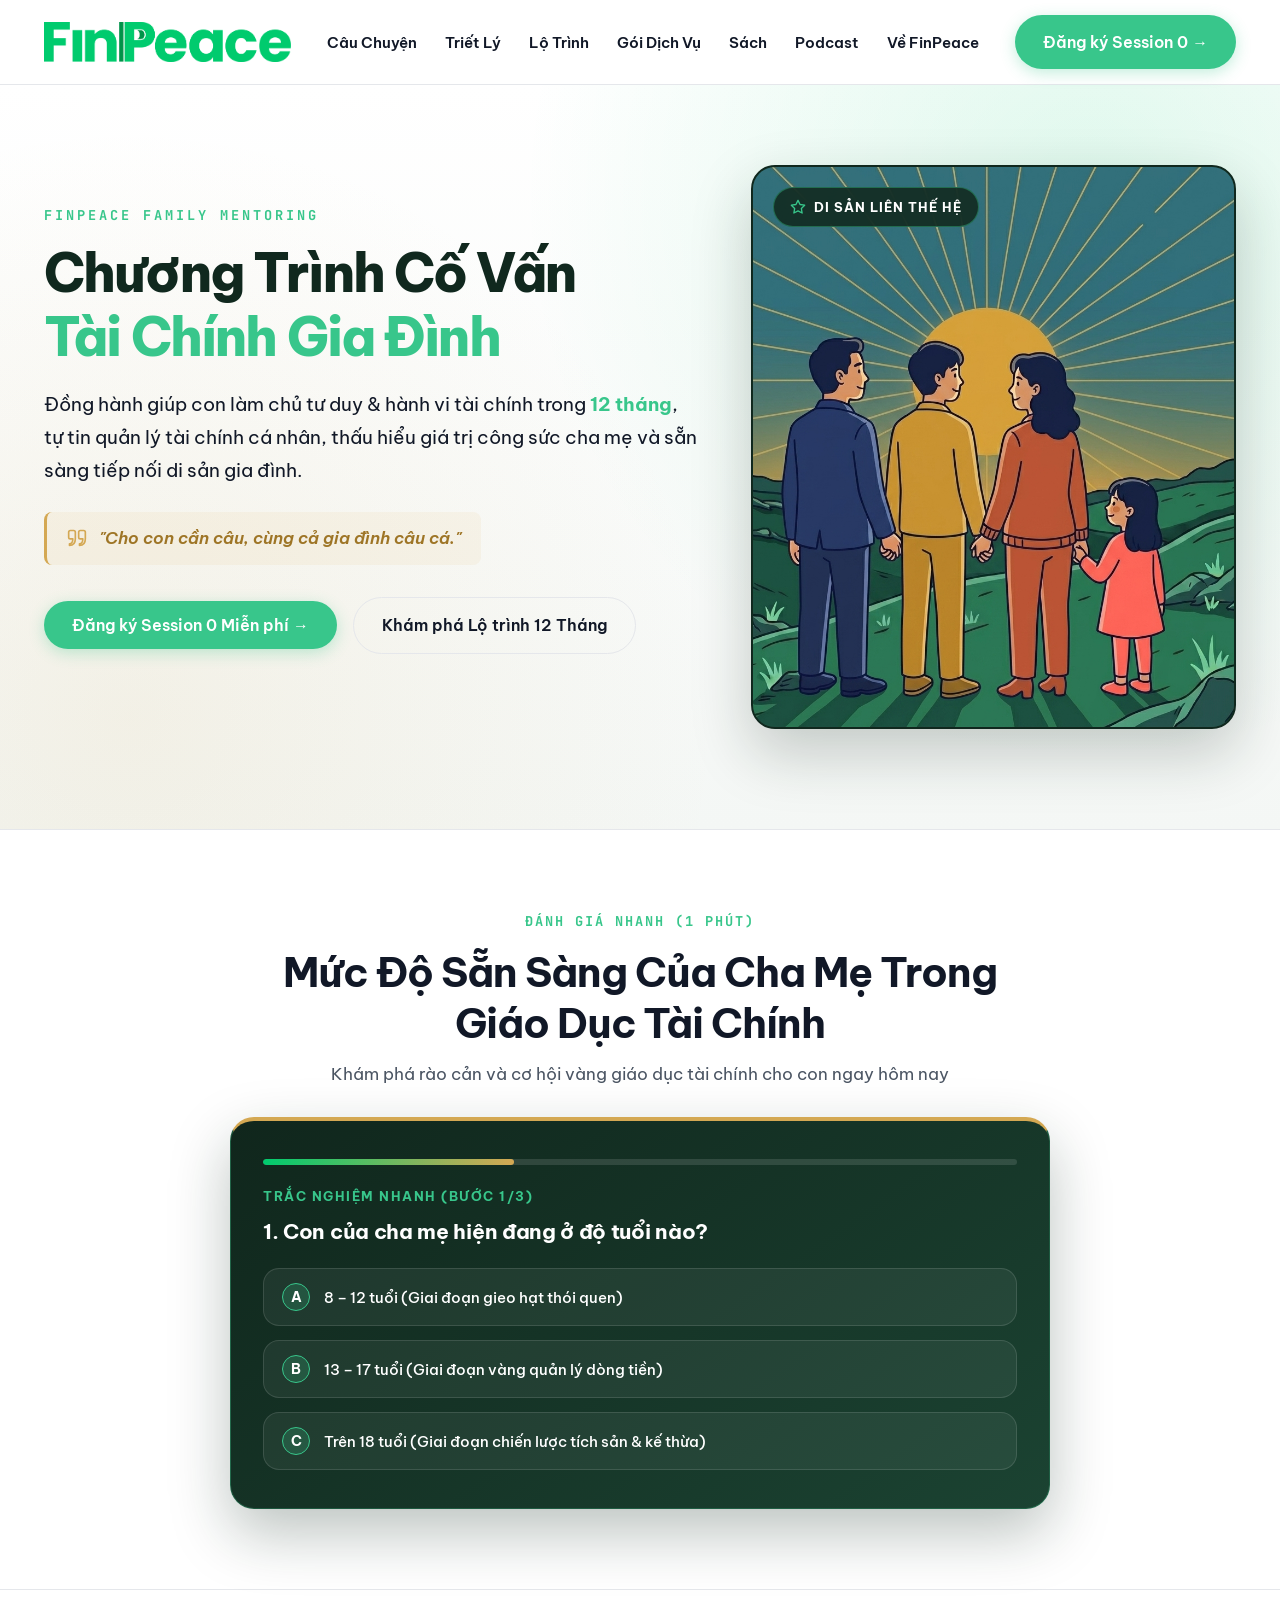
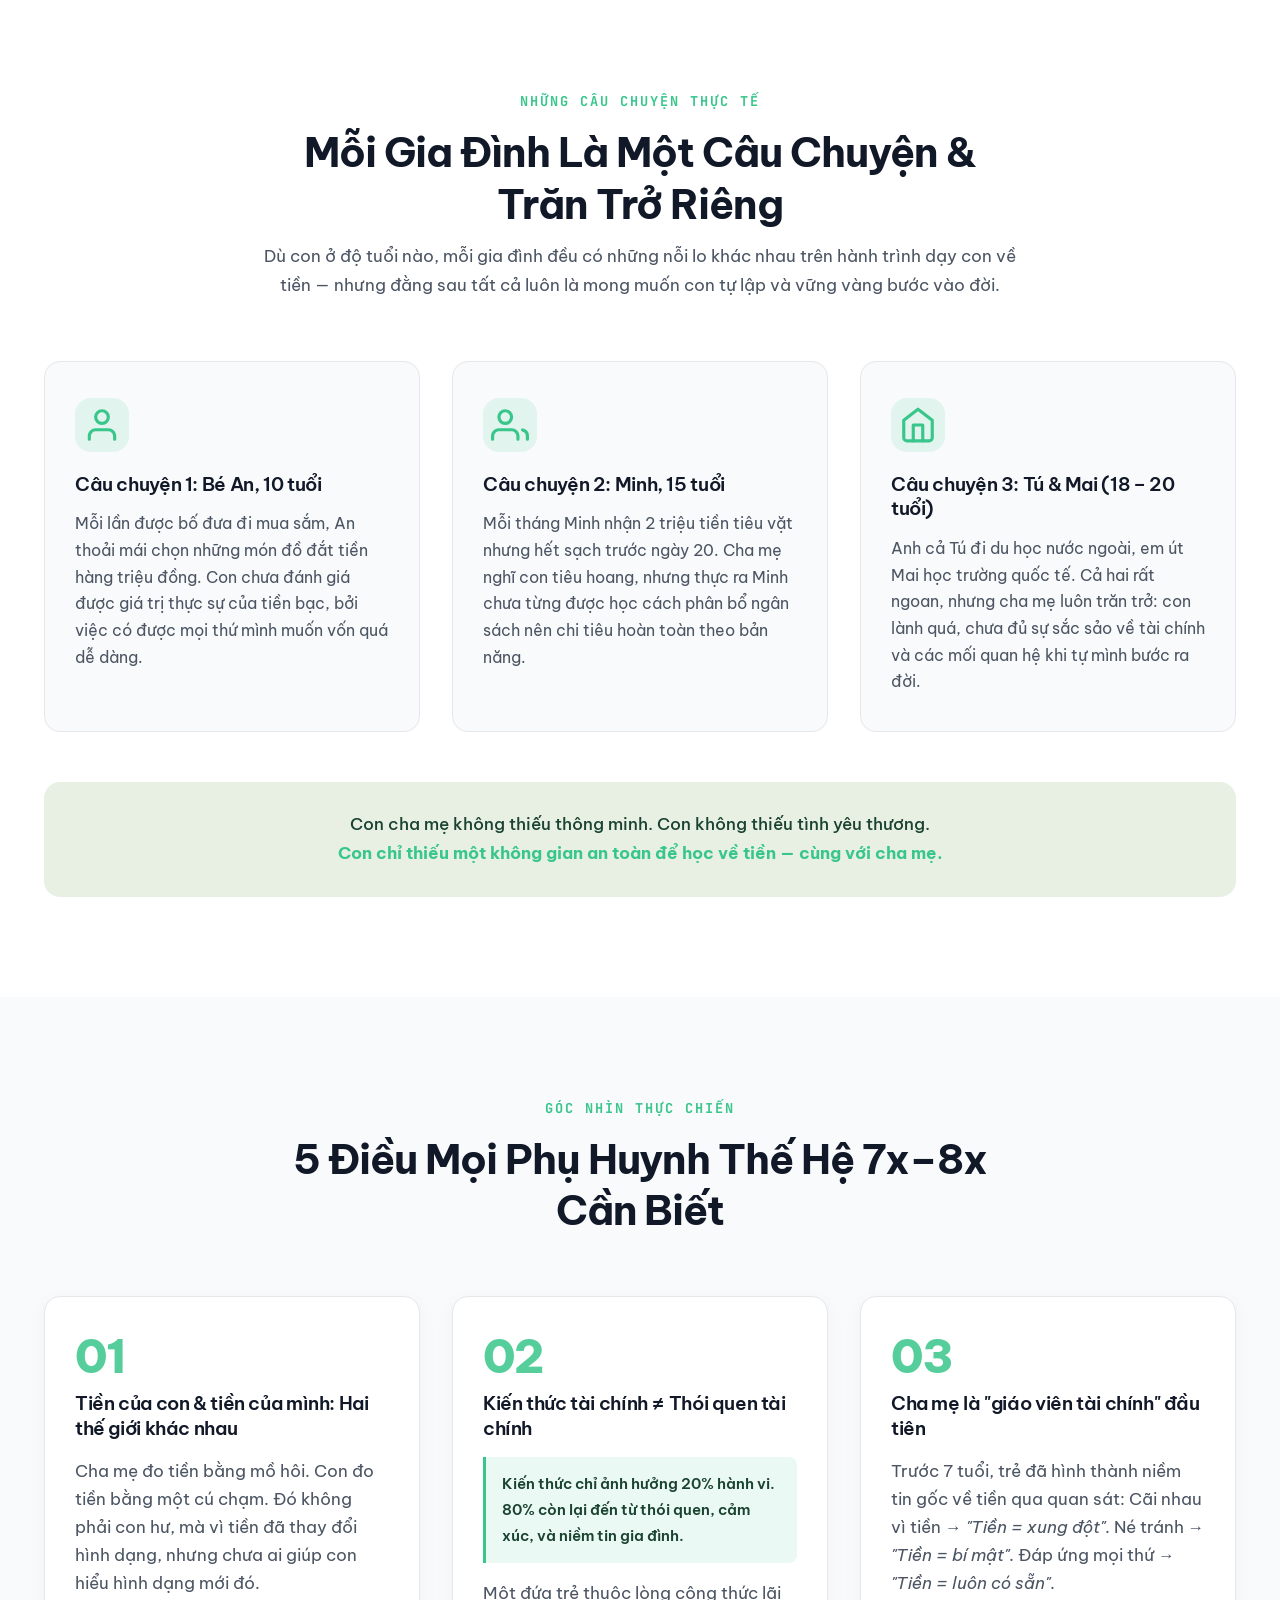
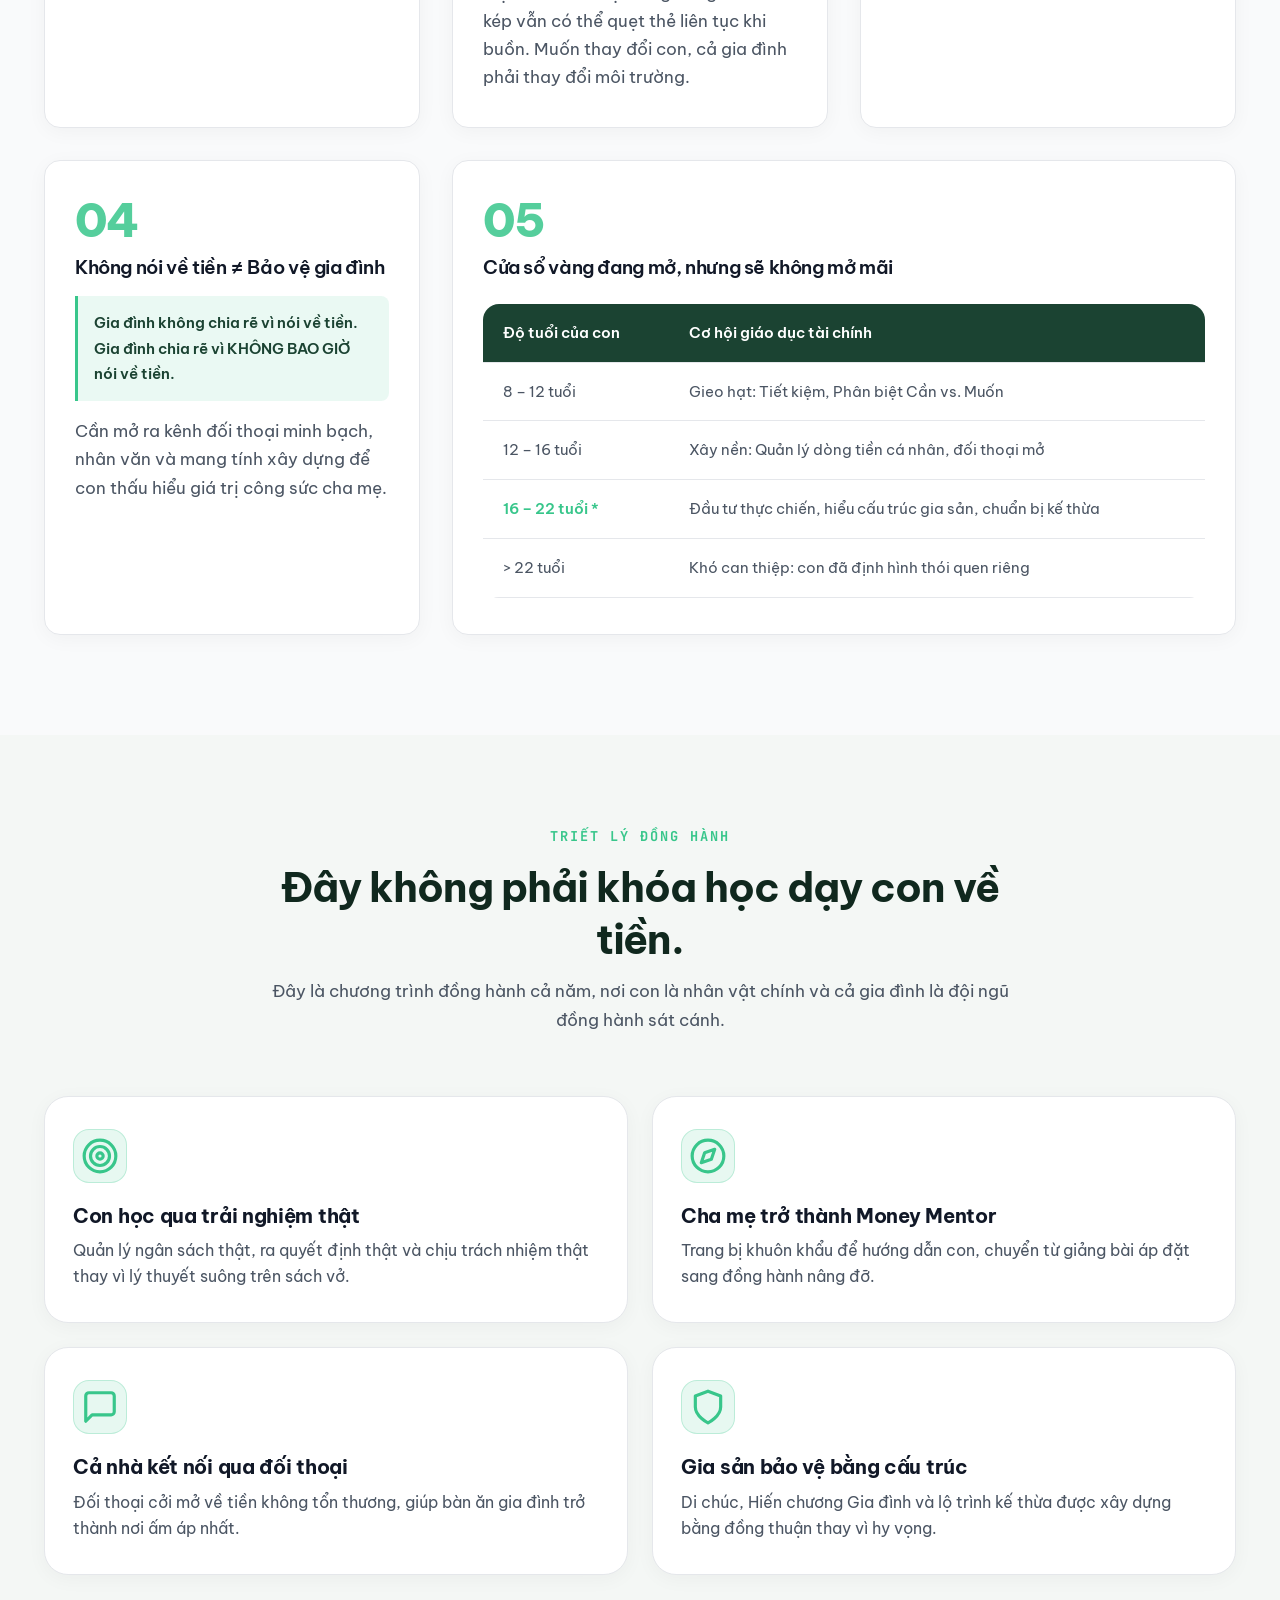
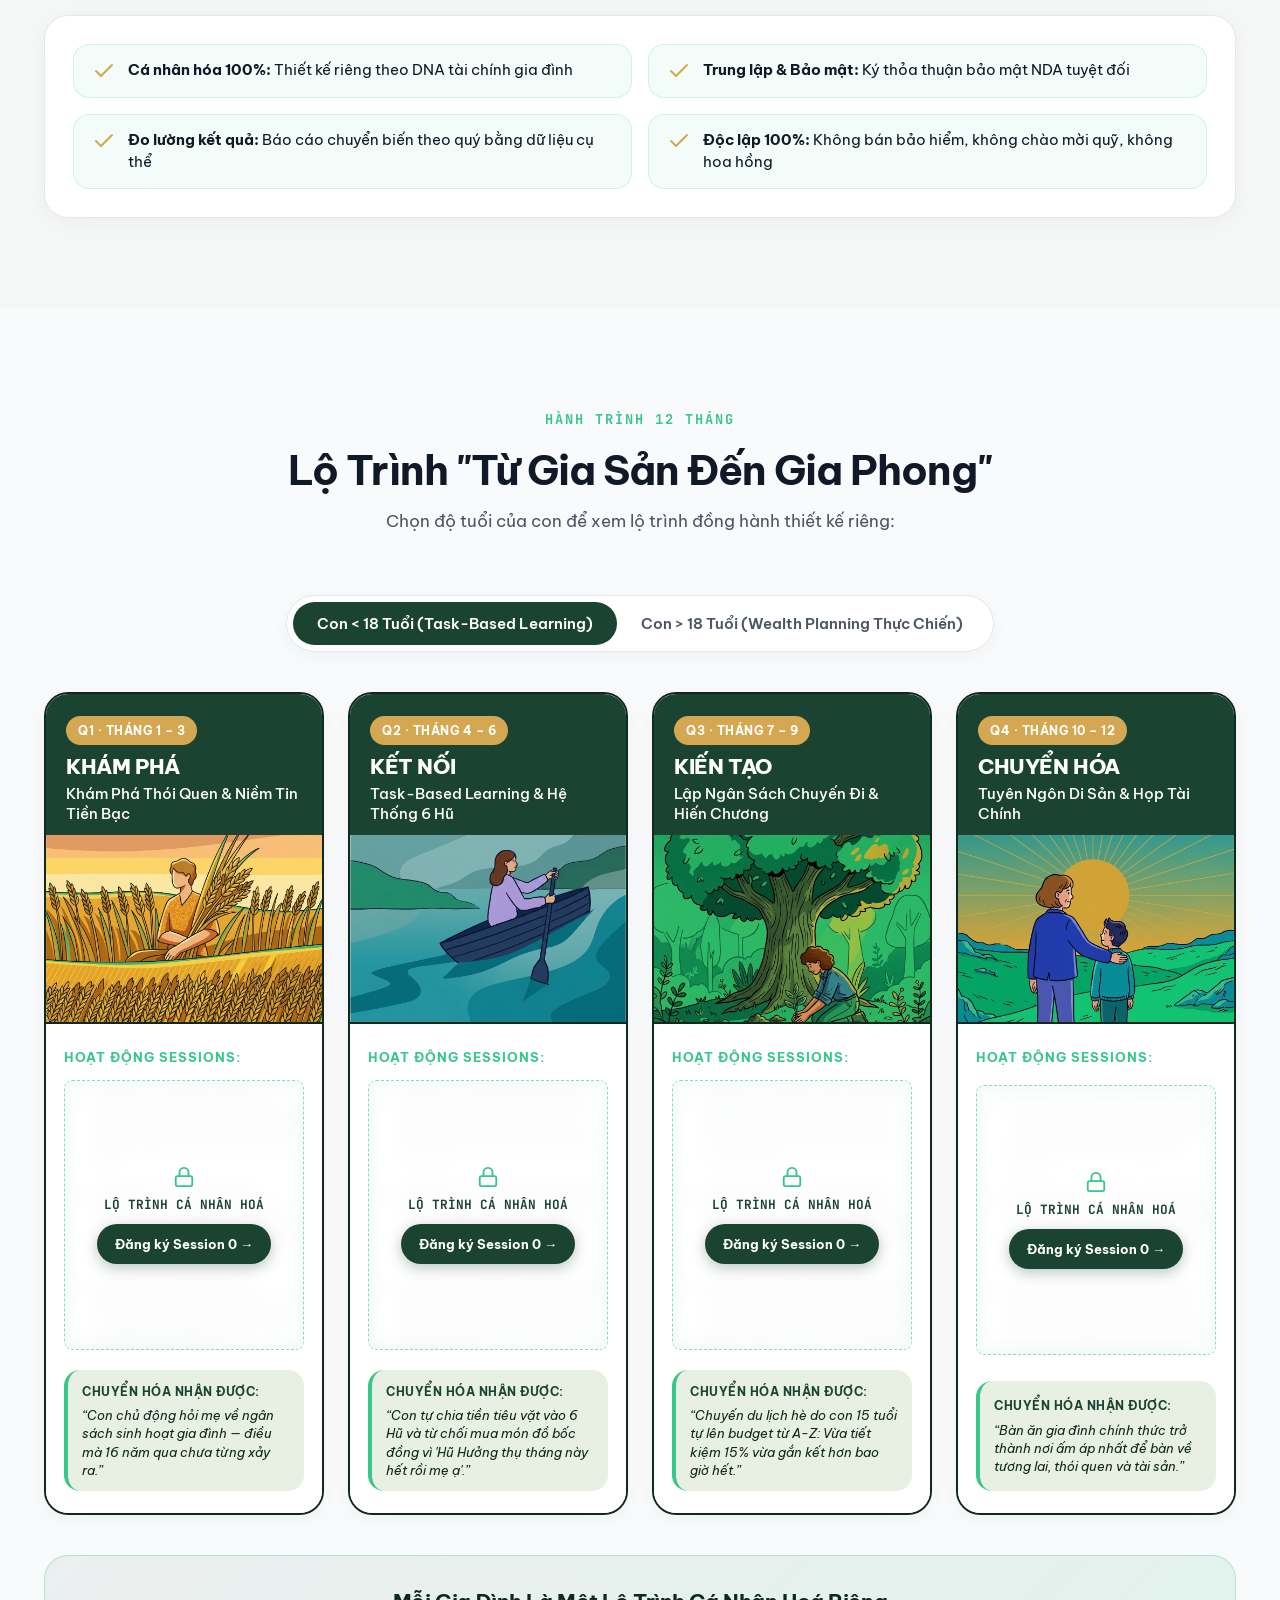
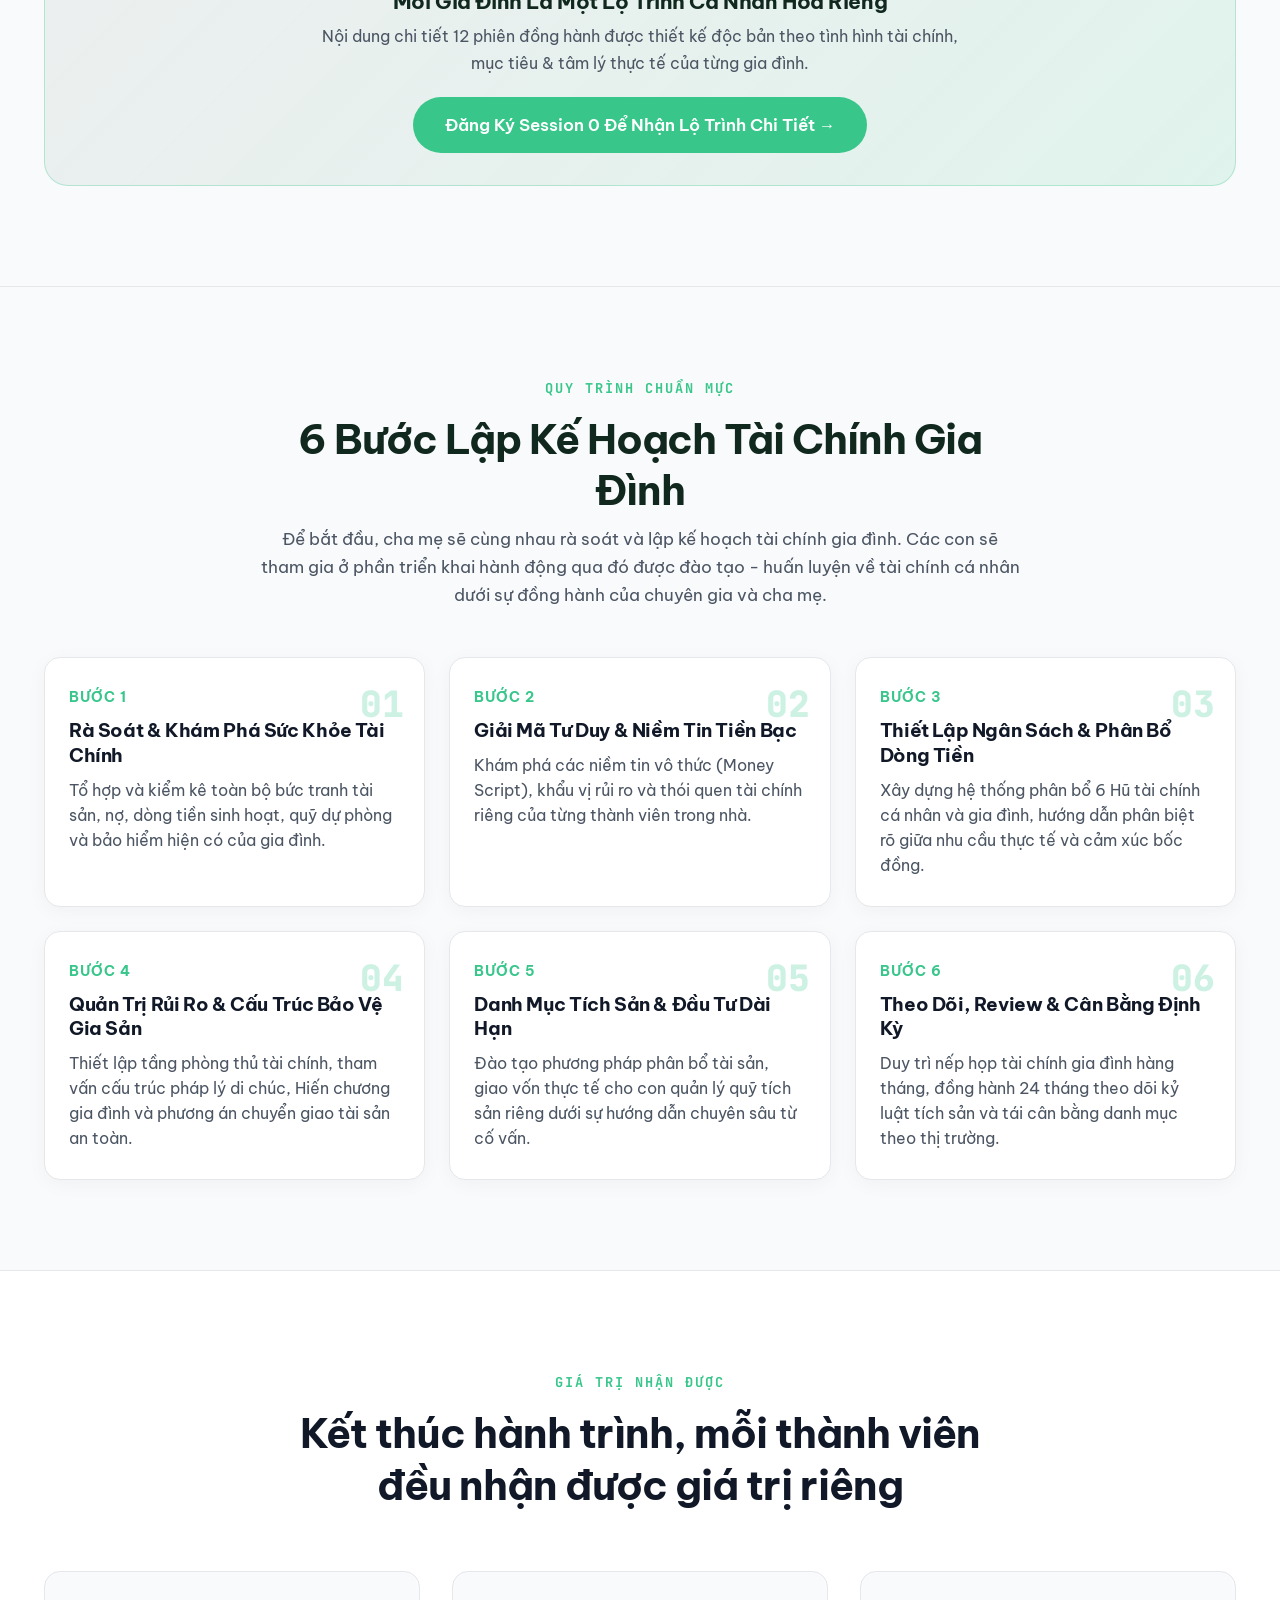
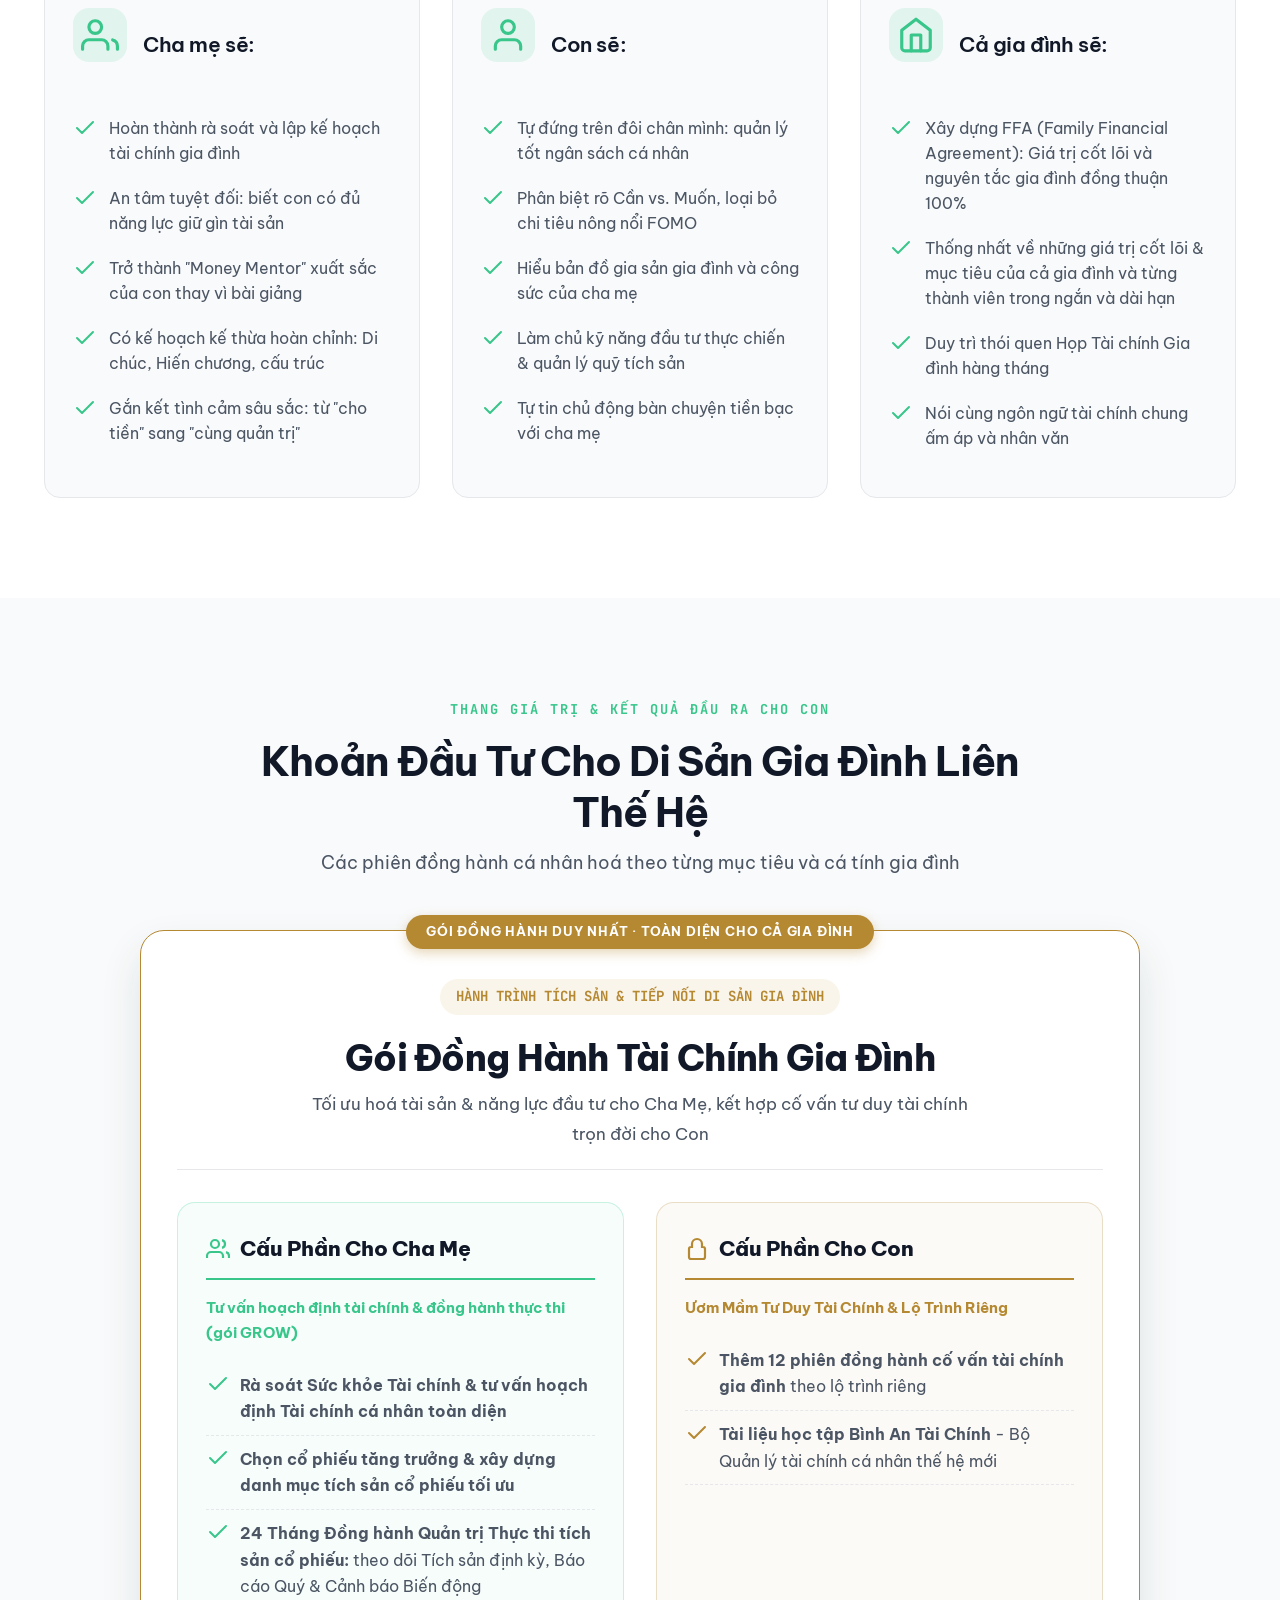
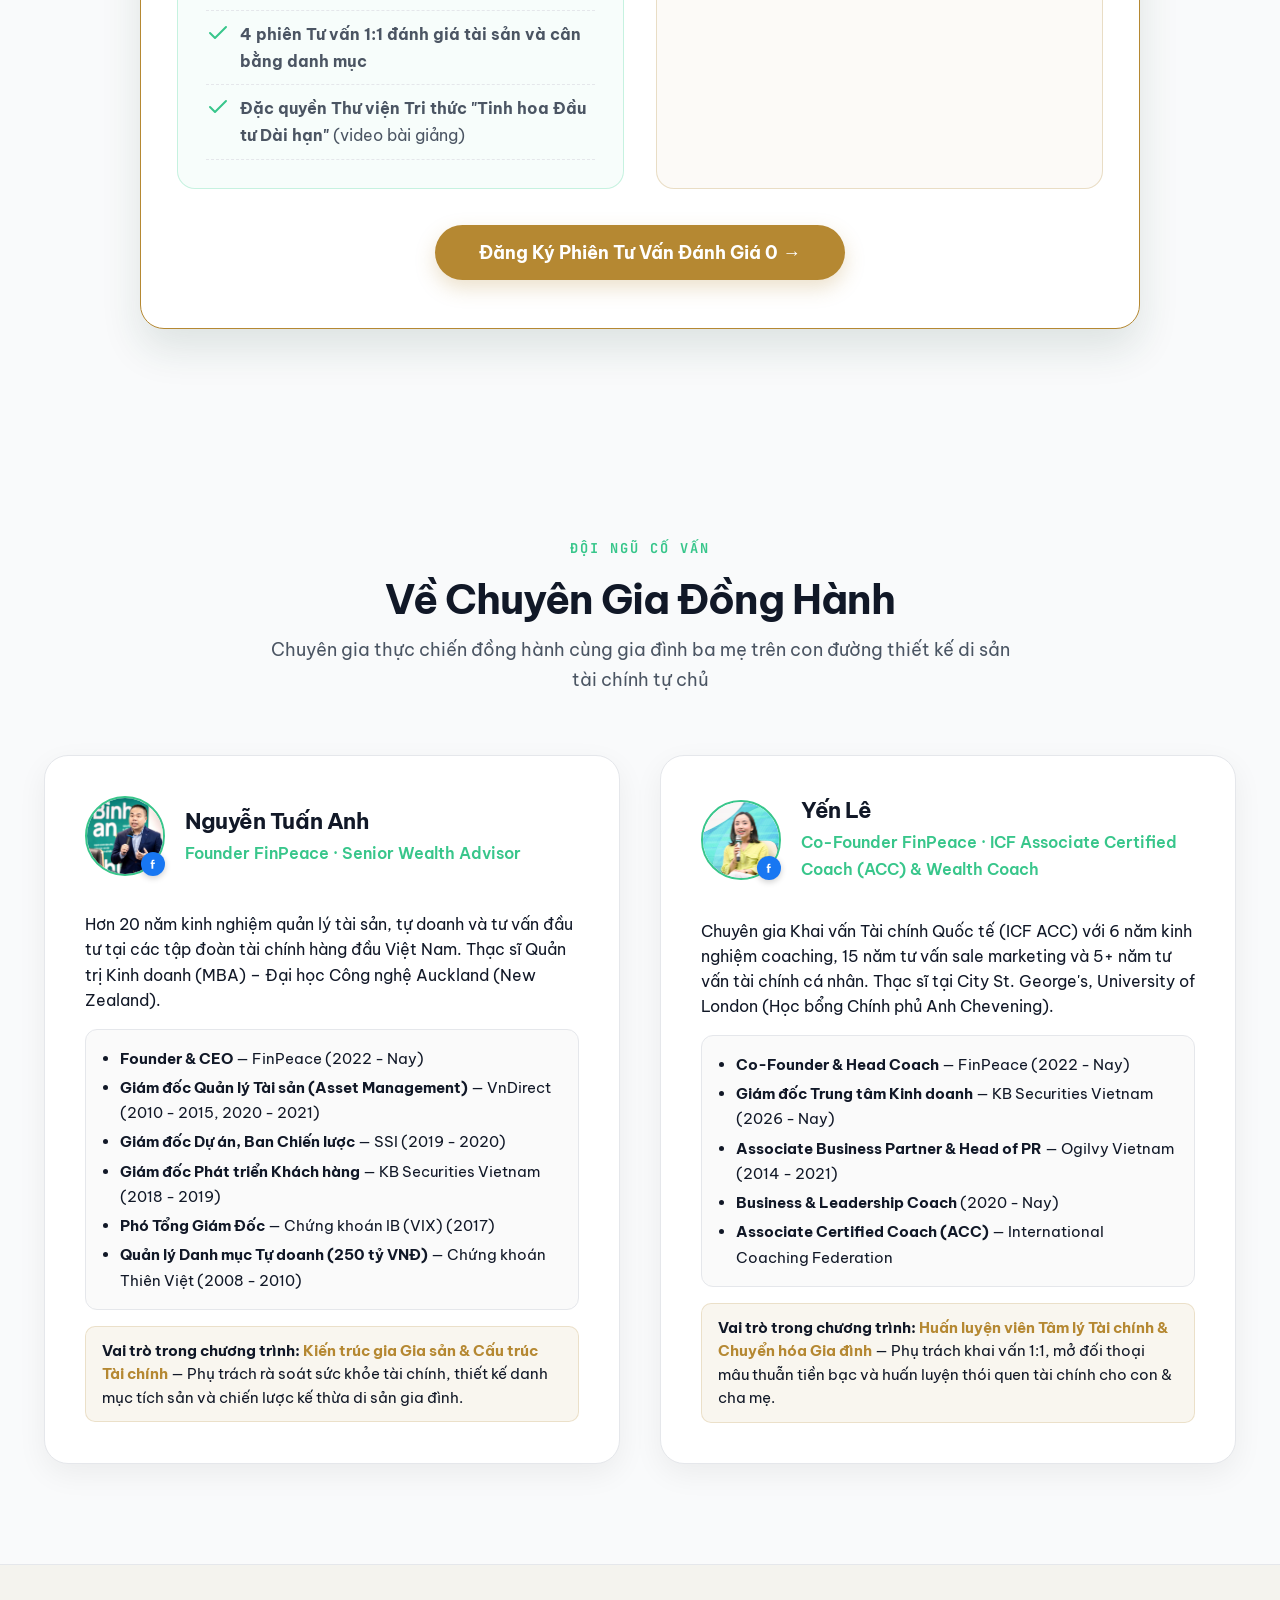
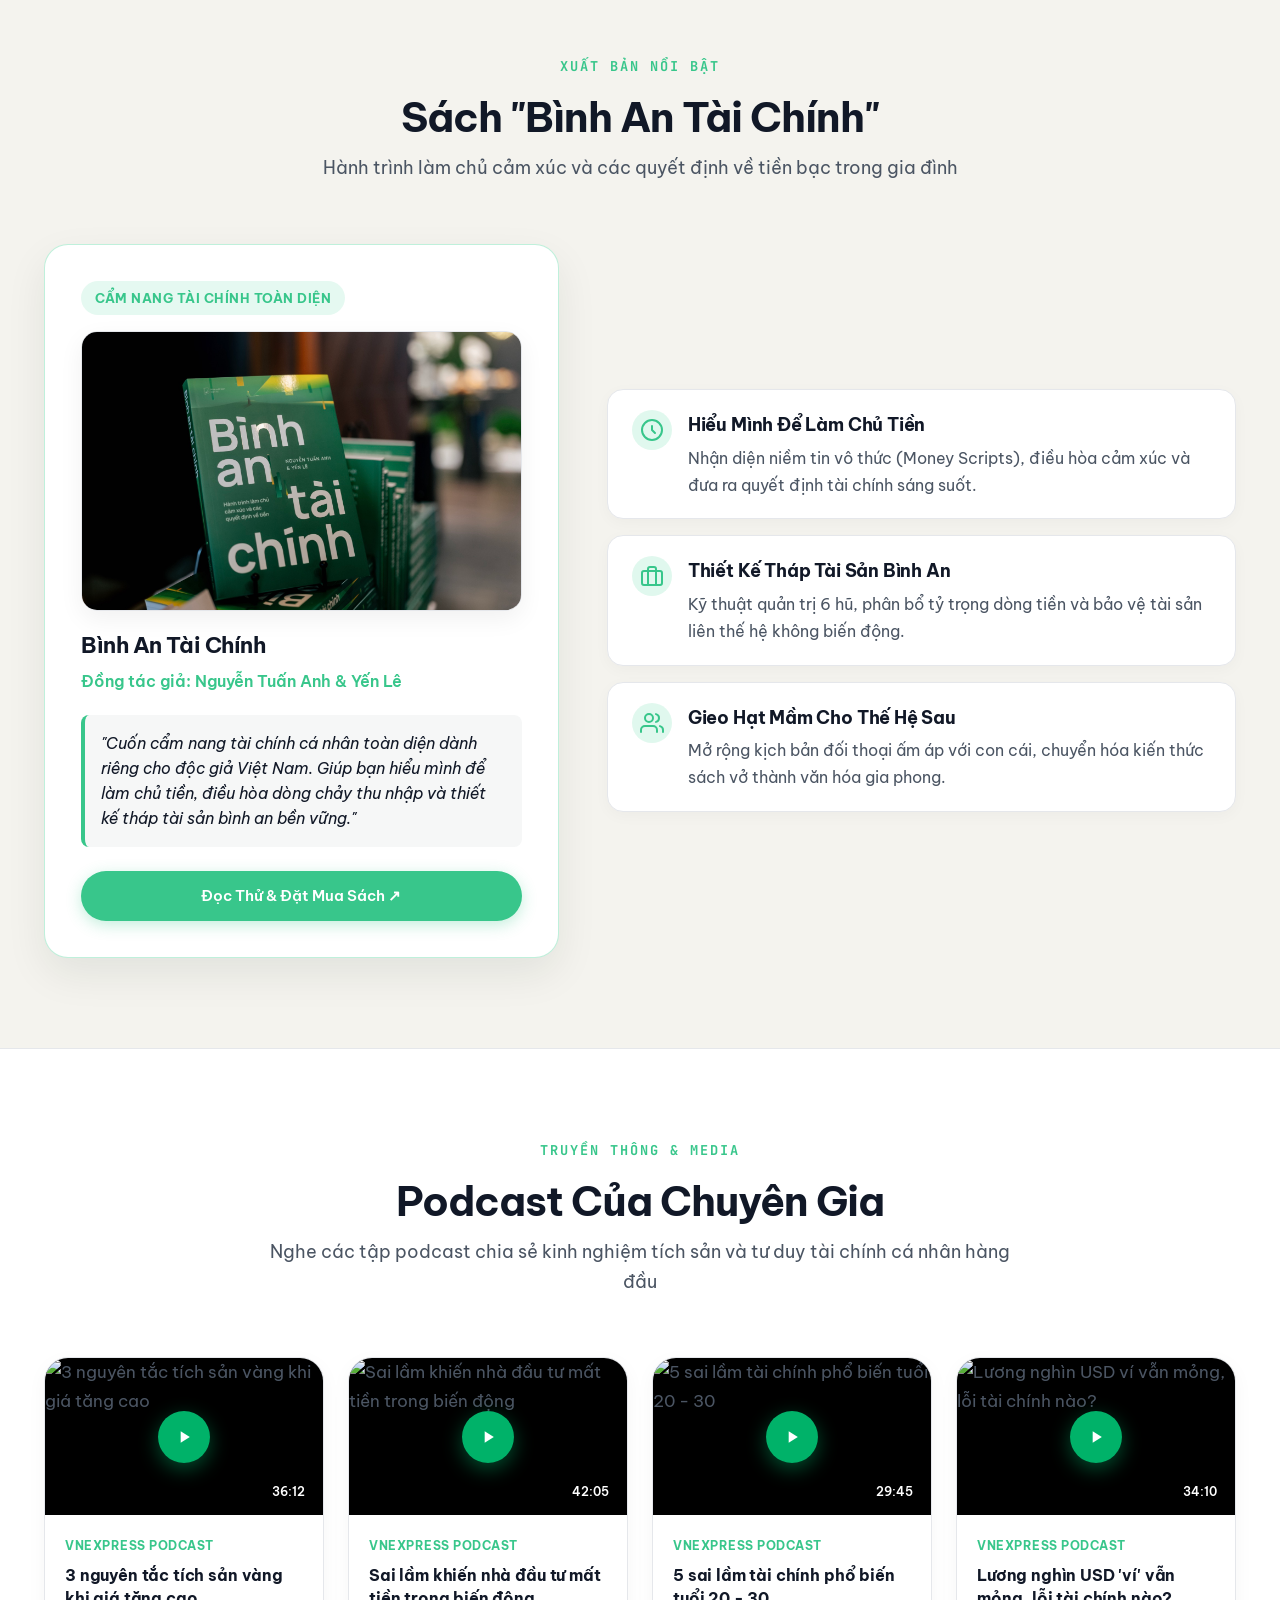
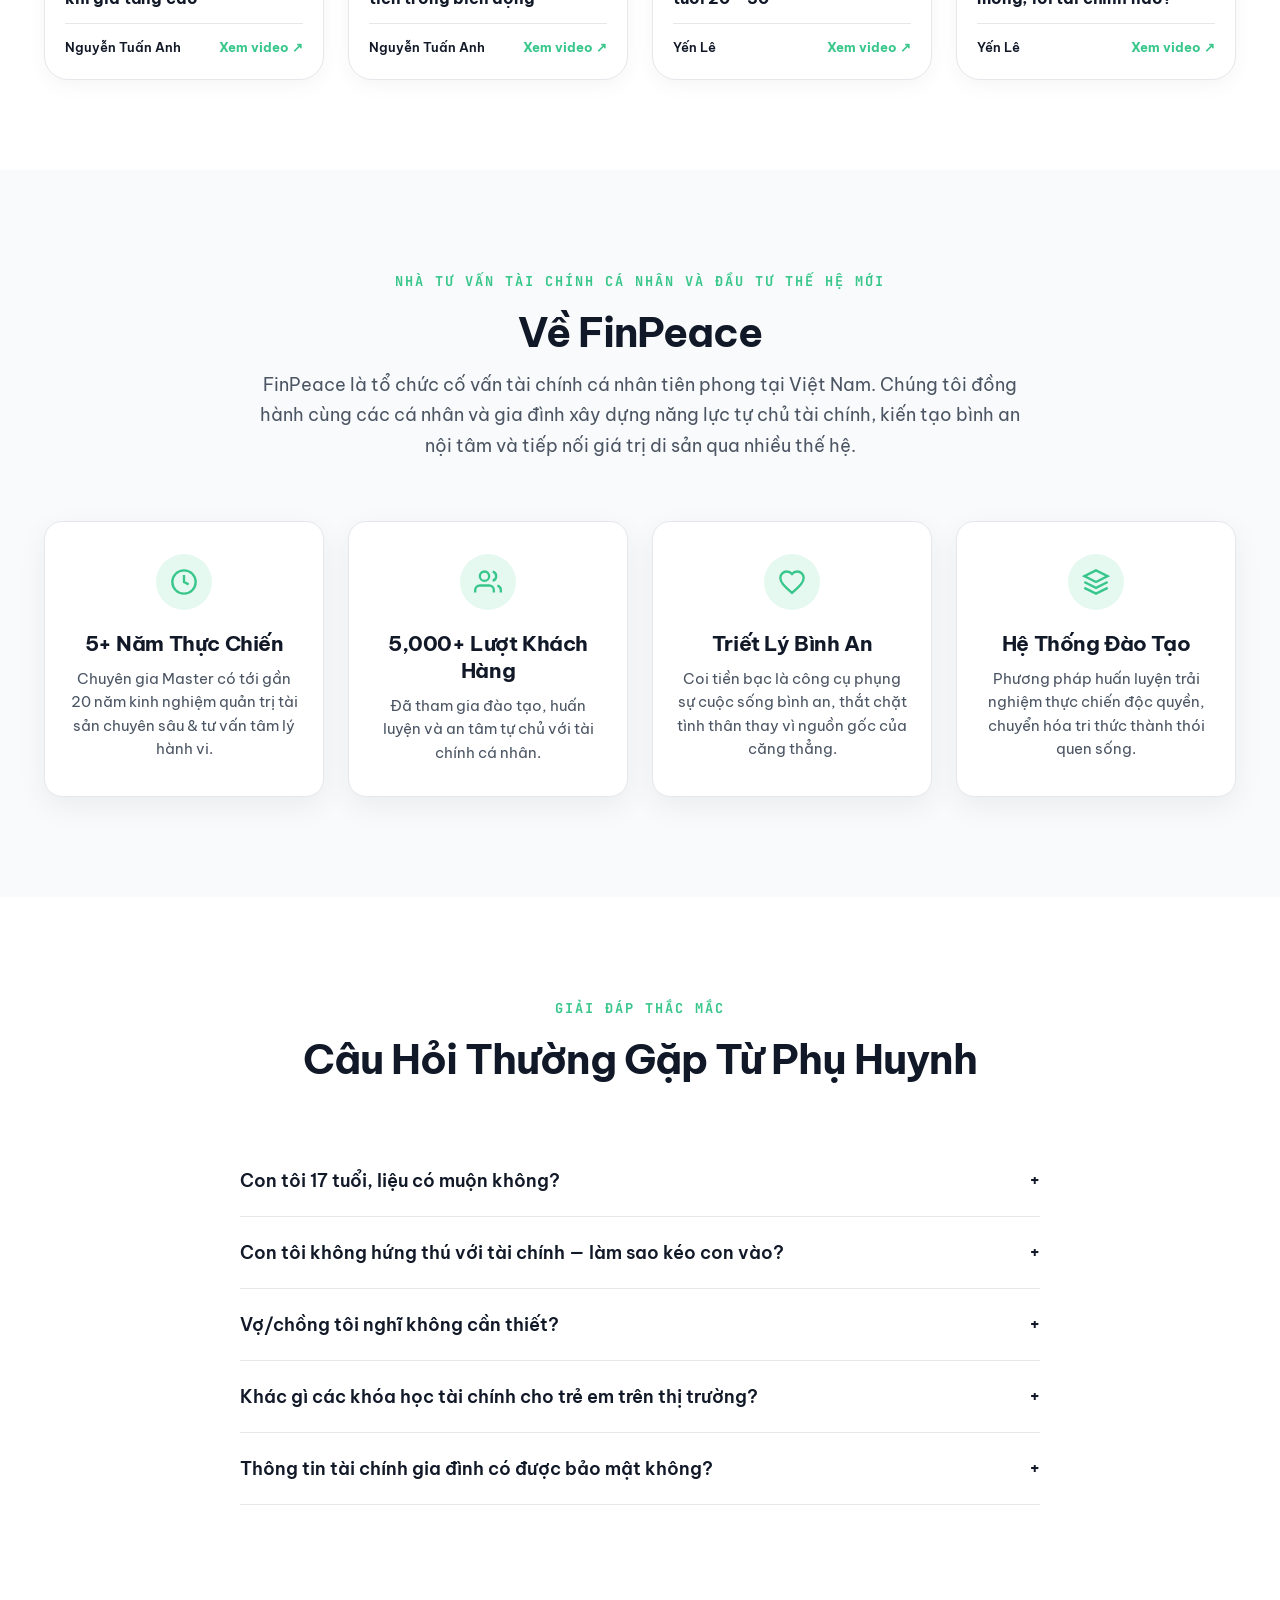
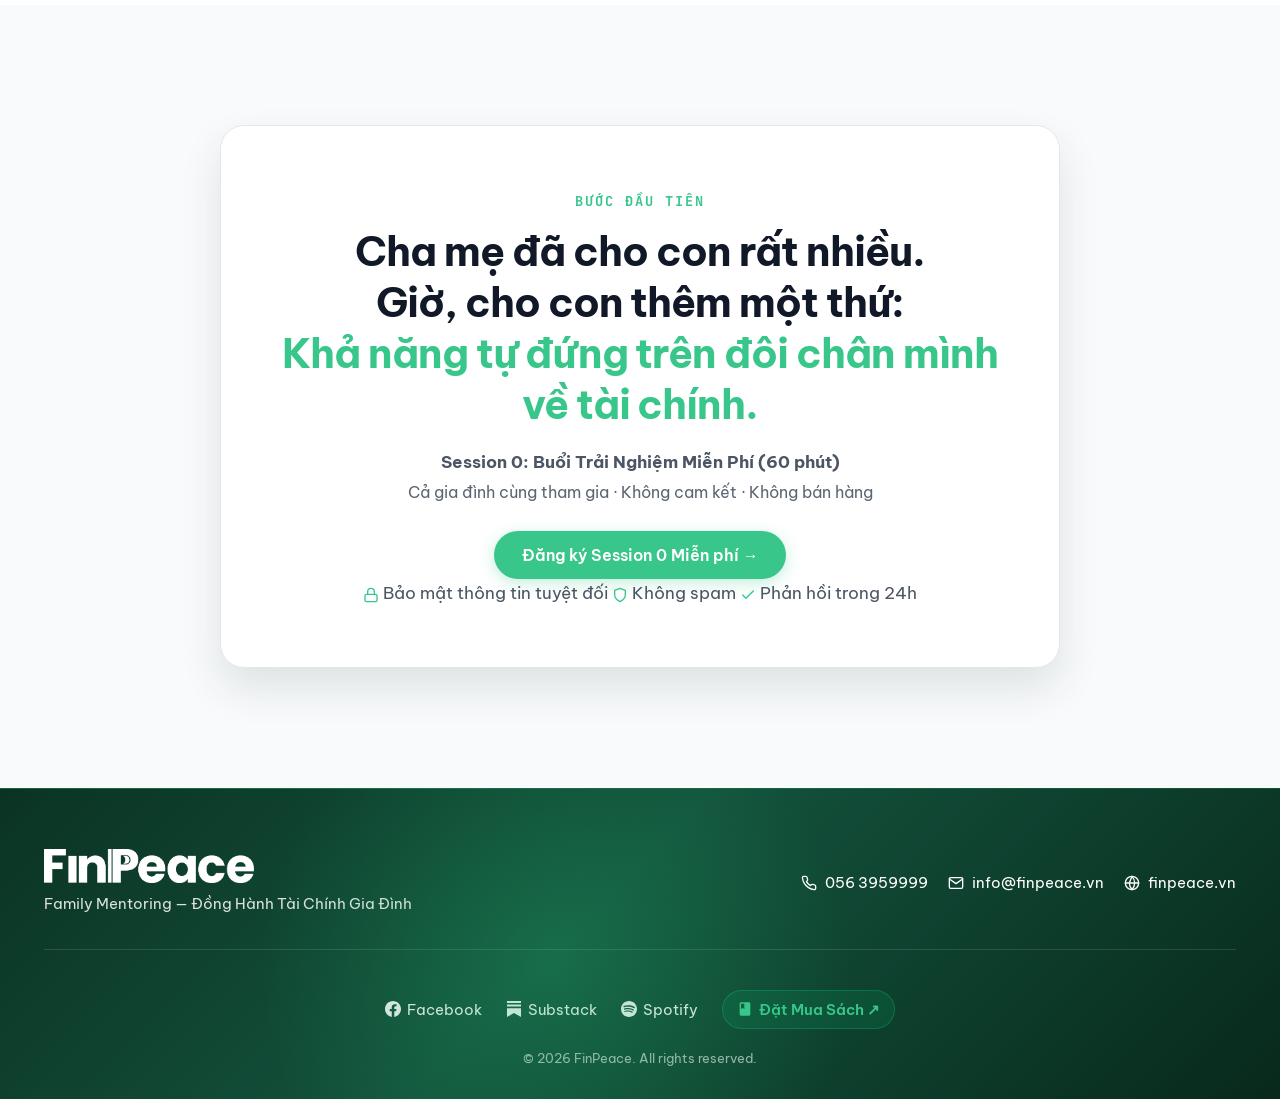
==== commit 922981d0: "style(landing): remove World Bank from Yến Lê profile and remove section headings from expert cards" ====
--- a/03-marketing/landing-page/index.html
+++ b/03-marketing/landing-page/index.html
@@ -517,11 +517,8 @@
               Hơn 20 năm kinh nghiệm quản lý tài sản, tự doanh và tư vấn đầu tư tại các tập đoàn tài chính hàng đầu Việt Nam. Thạc sĩ Quản trị Kinh doanh (MBA) – Đại học Công nghệ Auckland (New Zealand).
             </p>
 
-            <!-- KINH NGHIỆM & CHỨC VỤ TRỌNG YẾU -->
+            <!-- KINH NGHIỆM & CHỨC VỤ TRỌNG YẾU LISTING -->
             <div style="background: rgba(0, 0, 0, 0.02); border: 1px solid var(--border-light); border-radius: 12px; padding: 16px; margin-bottom: 16px;">
-              <h4 style="font-size: 0.88rem; font-weight: 700; color: var(--contrast-dark); text-transform: uppercase; letter-spacing: 0.5px; margin-bottom: 10px;">
-                Kinh Nghiệm & Chức Vụ Trọng Yếu
-              </h4>
               <ul style="list-style: disc; padding-left: 18px; margin: 0; font-size: 0.9rem; line-height: 1.7; color: var(--contrast-dark);">
                 <li style="margin-bottom: 4px;"><strong>Founder & CEO</strong> — FinPeace (2022 - Nay)</li>
                 <li style="margin-bottom: 4px;"><strong>Giám đốc Quản lý Tài sản (Asset Management)</strong> — VnDirect (2010 - 2015, 2020 - 2021)</li>
@@ -556,15 +553,11 @@
               Chuyên gia Khai vấn Tài chính Quốc tế (ICF ACC) với 6 năm kinh nghiệm coaching, 15 năm tư vấn sale marketing và 5+ năm tư vấn tài chính cá nhân. Thạc sĩ tại City St. George's, University of London (Học bổng Chính phủ Anh Chevening).
             </p>
 
-            <!-- KINH NGHIỆM & CHỨC VỤ TRỌNG YẾU -->
+            <!-- KINH NGHIỆM & CHỨC VỤ TRỌNG YẾU LISTING -->
             <div style="background: rgba(0, 0, 0, 0.02); border: 1px solid var(--border-light); border-radius: 12px; padding: 16px; margin-bottom: 16px;">
-              <h4 style="font-size: 0.88rem; font-weight: 700; color: var(--contrast-dark); text-transform: uppercase; letter-spacing: 0.5px; margin-bottom: 10px;">
-                Kinh Nghiệm & Chức Vụ Trọng Yếu
-              </h4>
               <ul style="list-style: disc; padding-left: 18px; margin: 0; font-size: 0.9rem; line-height: 1.7; color: var(--contrast-dark);">
                 <li style="margin-bottom: 4px;"><strong>Co-Founder & Head Coach</strong> — FinPeace (2022 - Nay)</li>
                 <li style="margin-bottom: 4px;"><strong>Giám đốc Trung tâm Kinh doanh</strong> — KB Securities Vietnam (2026 - Nay)</li>
-                <li style="margin-bottom: 4px;"><strong>Cố vấn Truyền thông Cao cấp</strong> — The World Bank (2021 - 2022)</li>
                 <li style="margin-bottom: 4px;"><strong>Associate Business Partner & Head of PR</strong> — Ogilvy Vietnam (2014 - 2021)</li>
                 <li style="margin-bottom: 4px;"><strong>Business & Leadership Coach</strong> (2020 - Nay)</li>
                 <li style="margin-bottom: 0;"><strong>Associate Certified Coach (ACC)</strong> — International Coaching Federation</li>
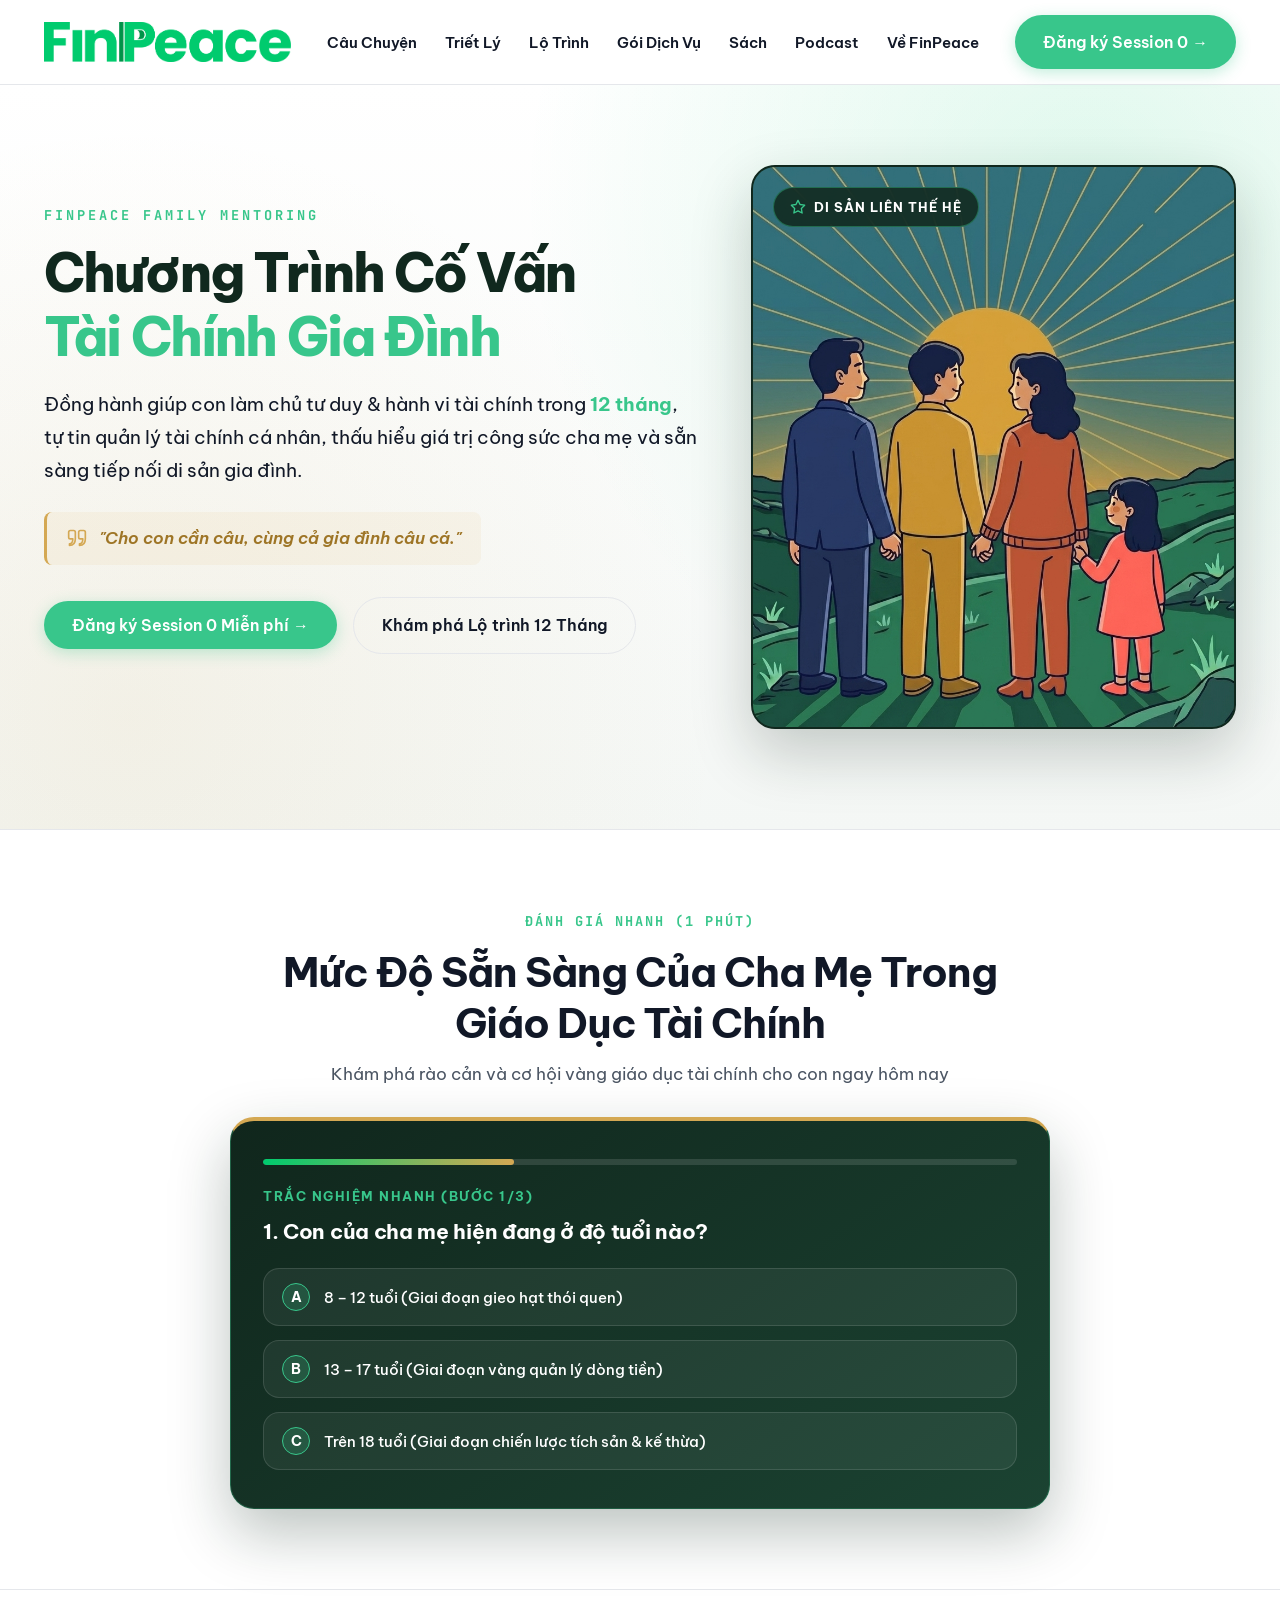
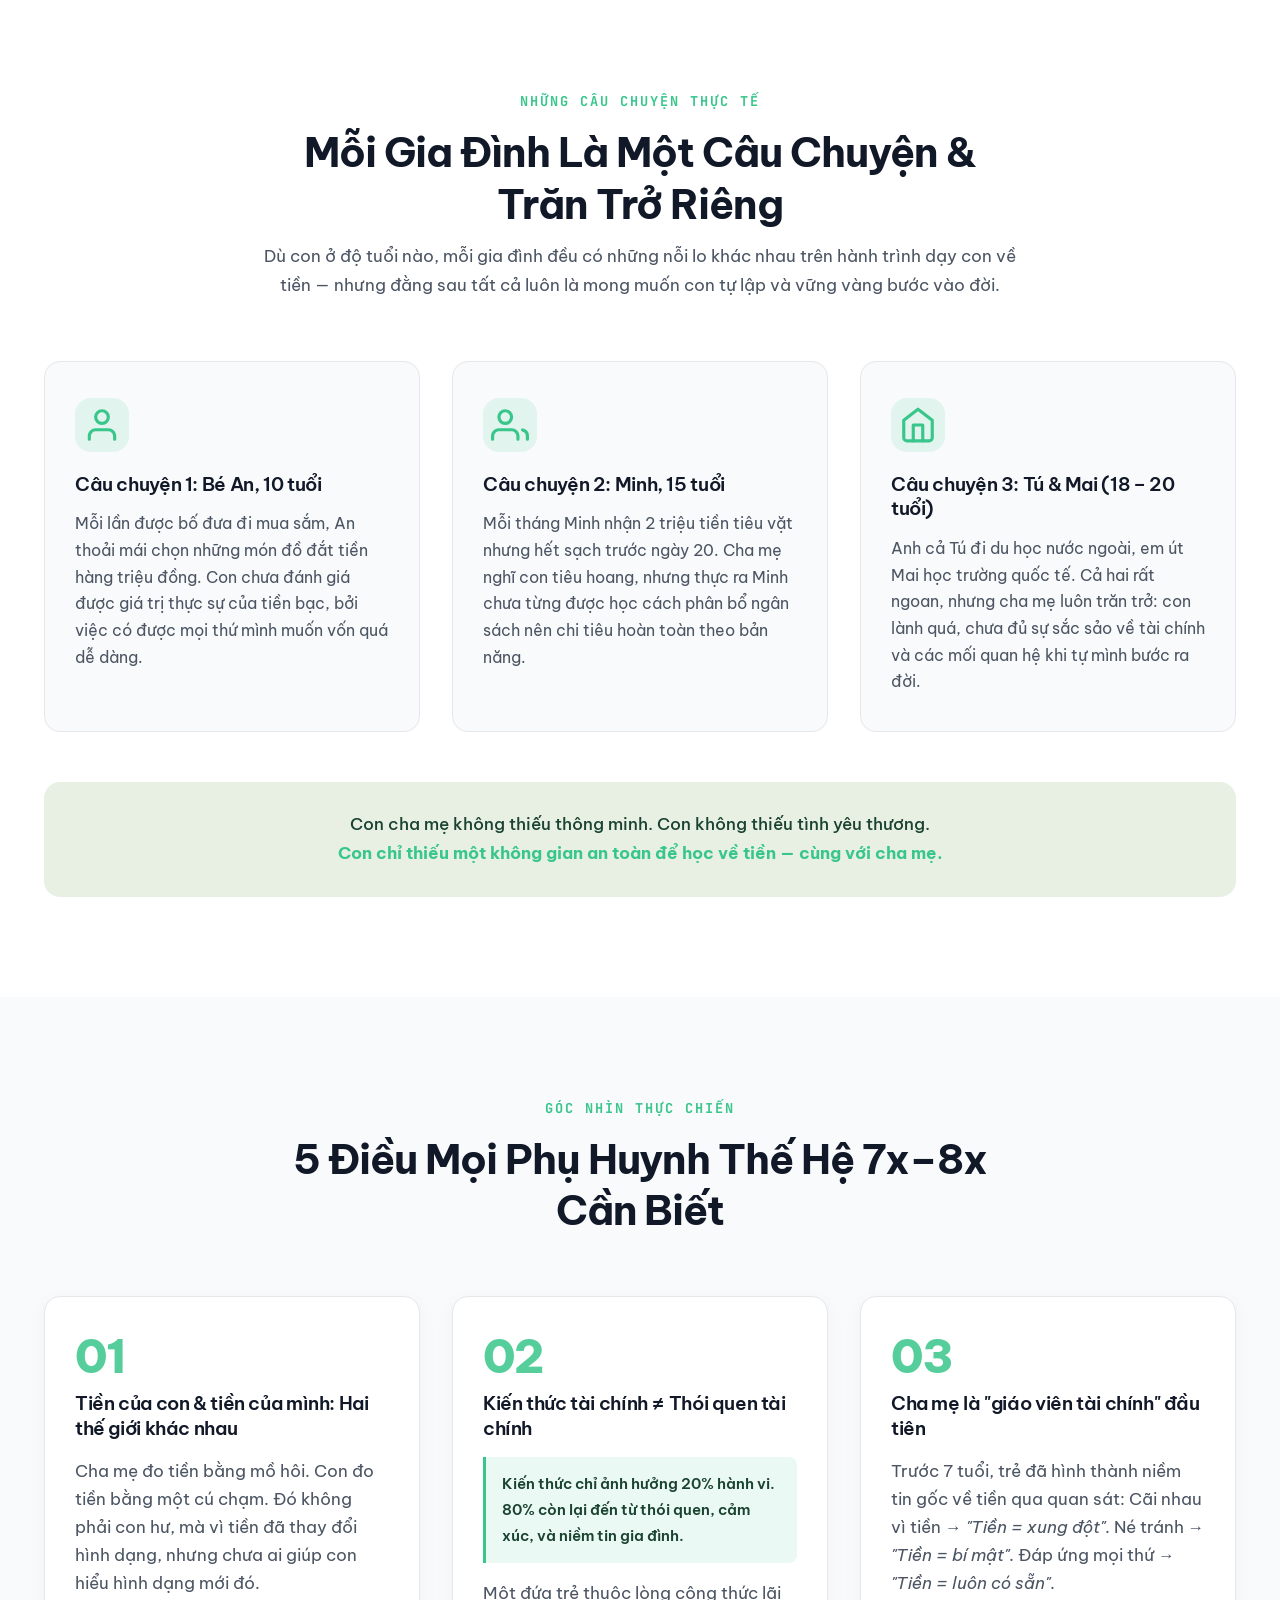
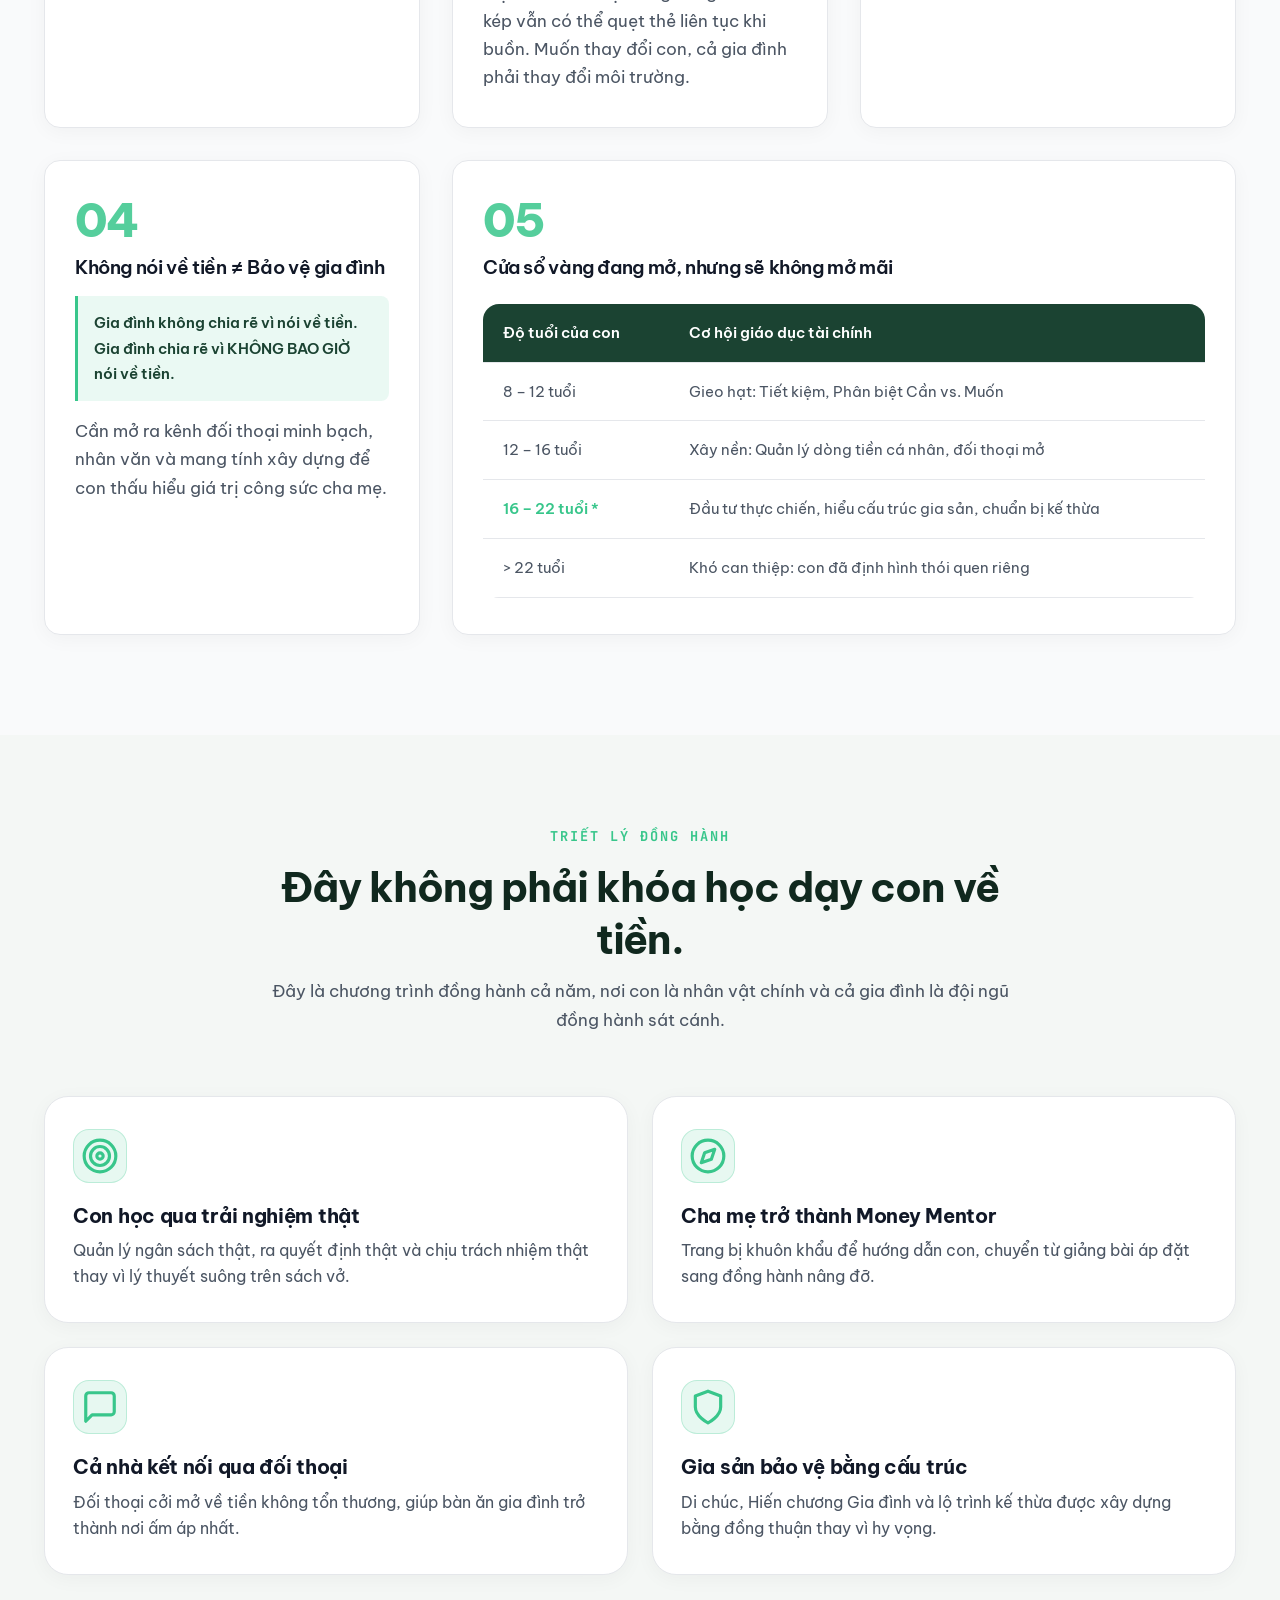
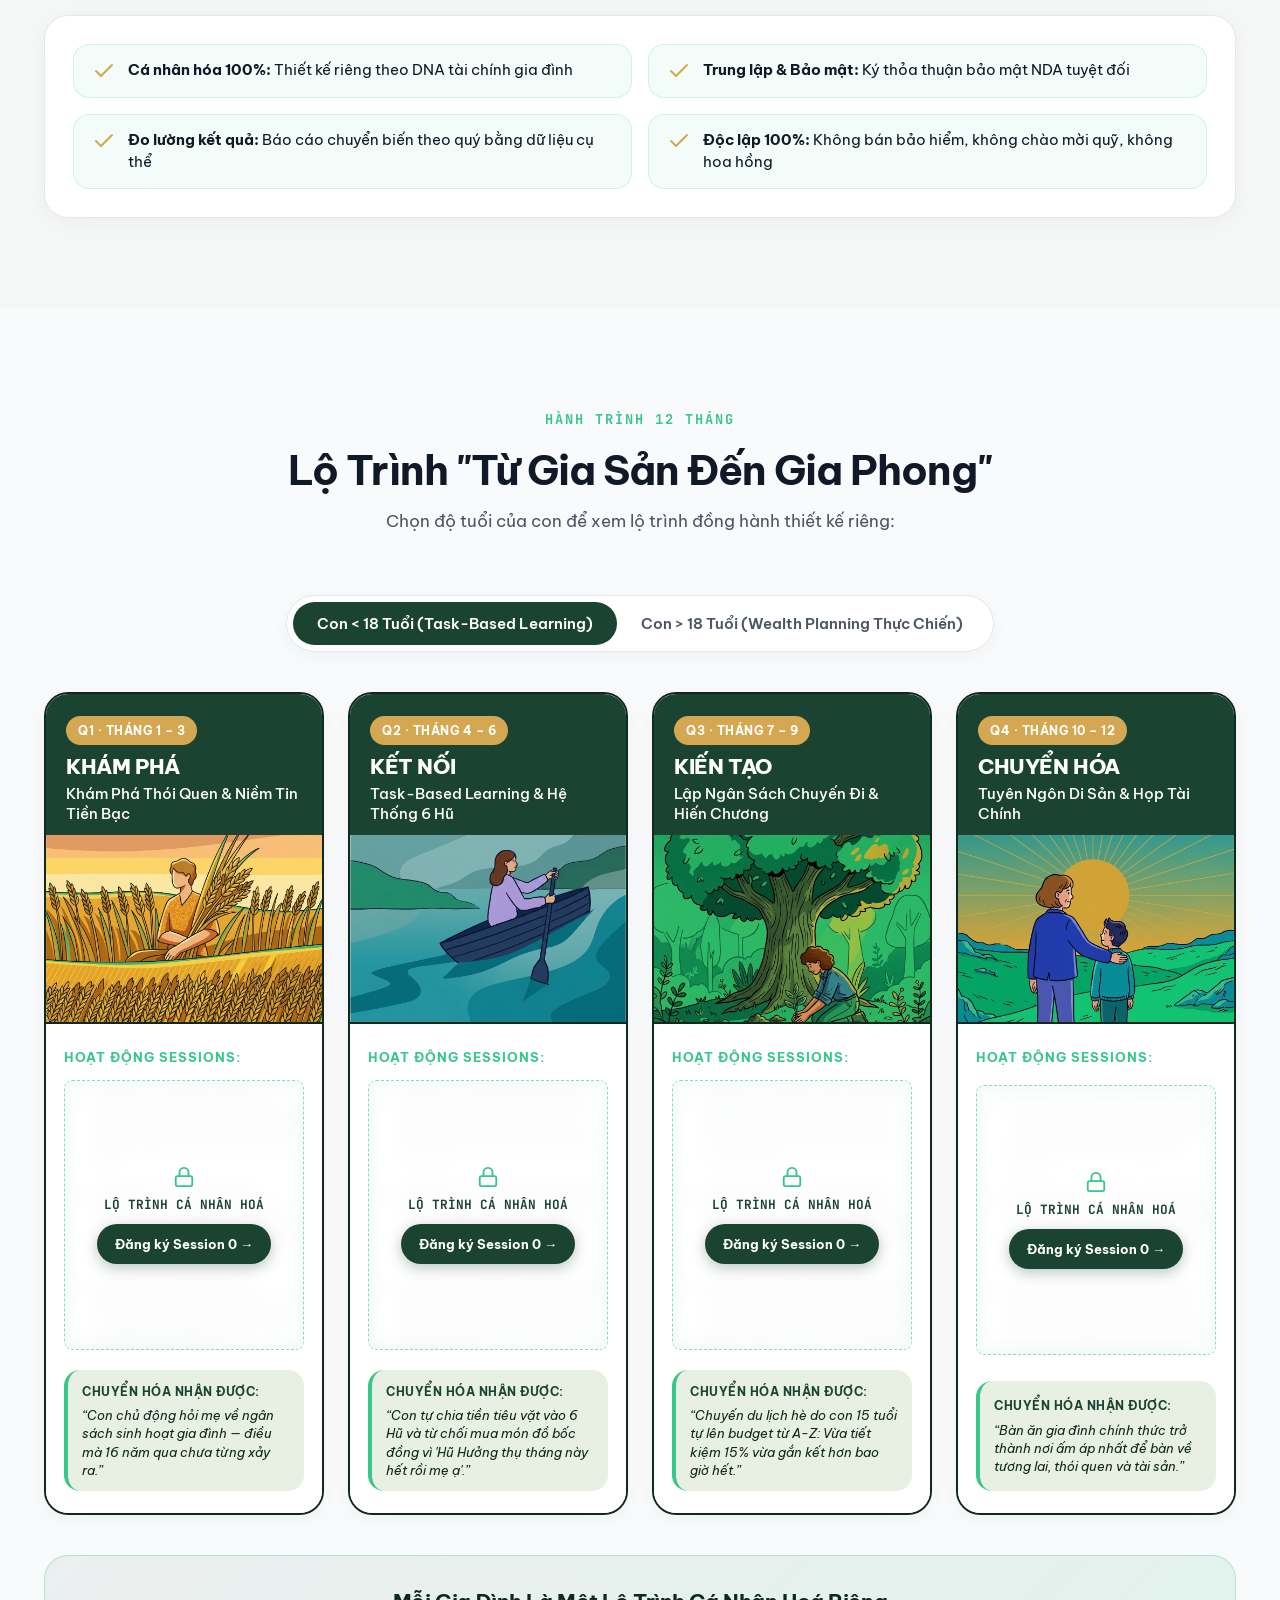
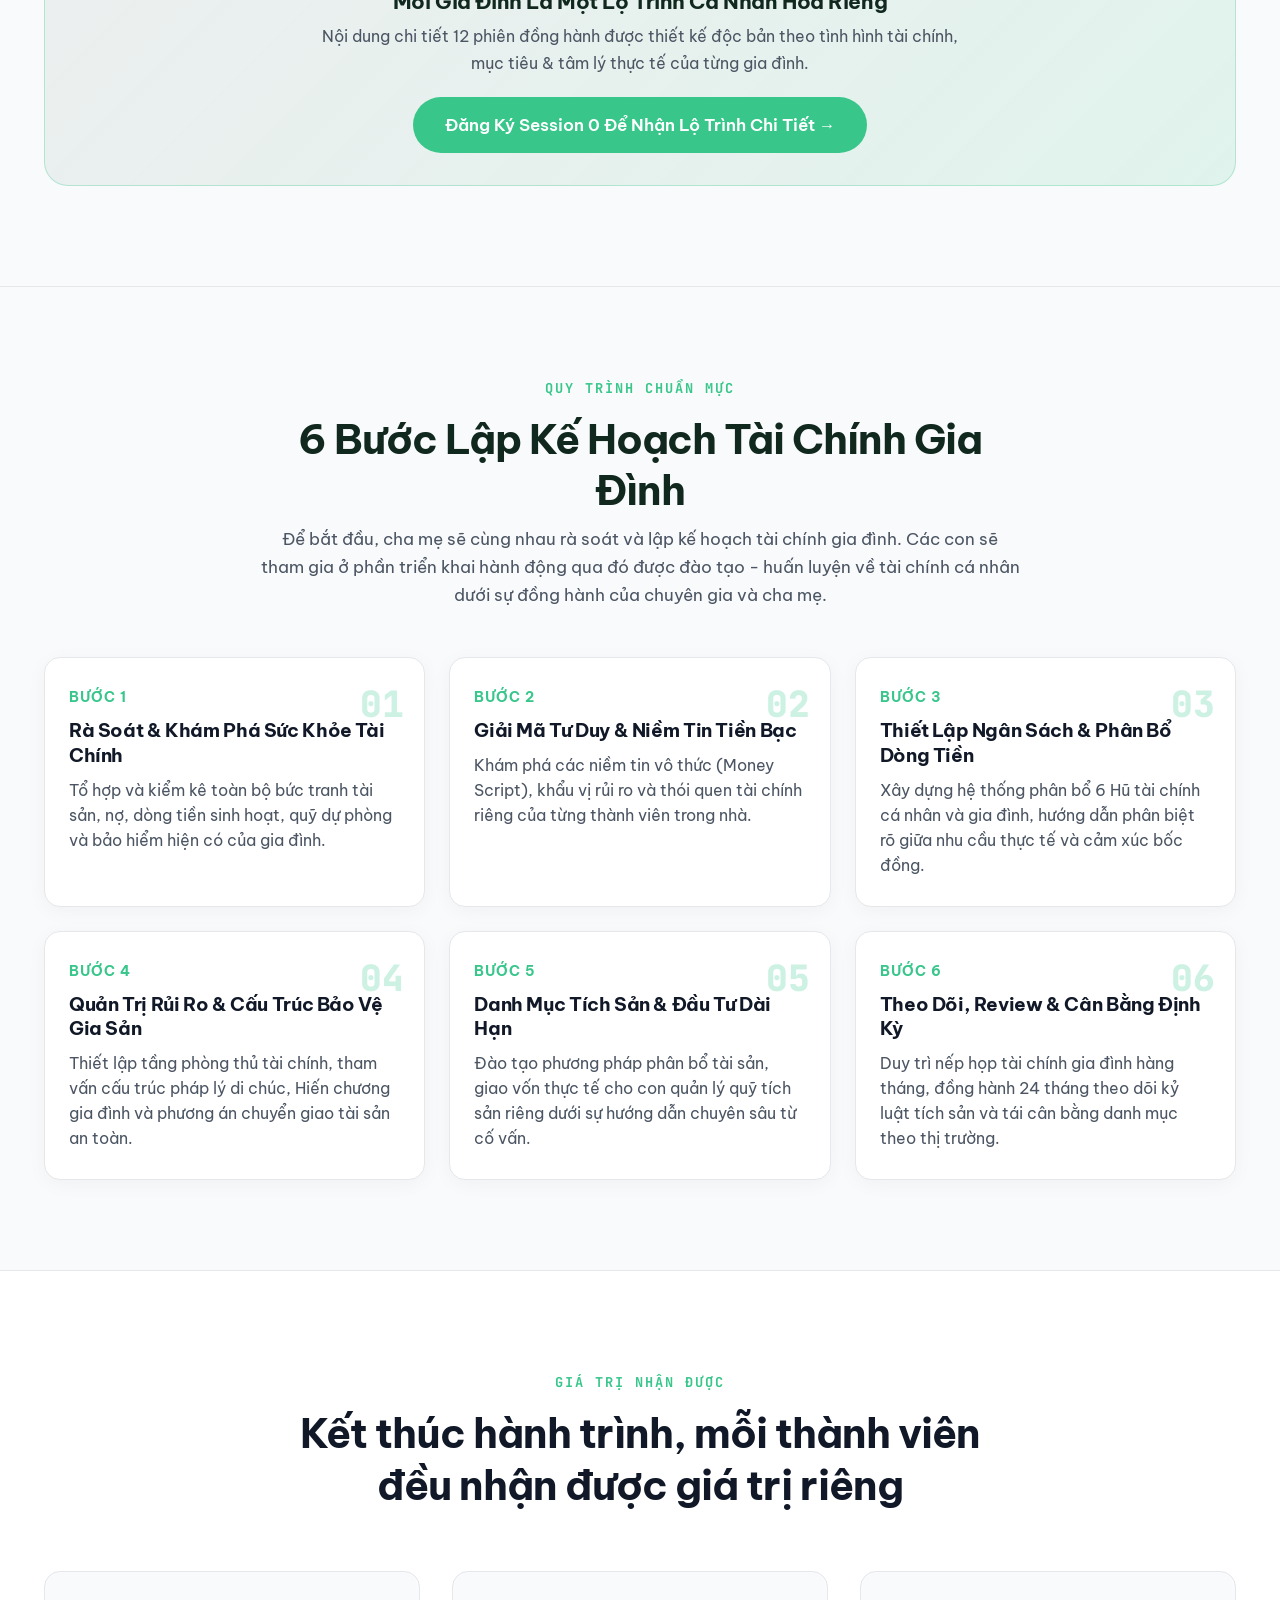
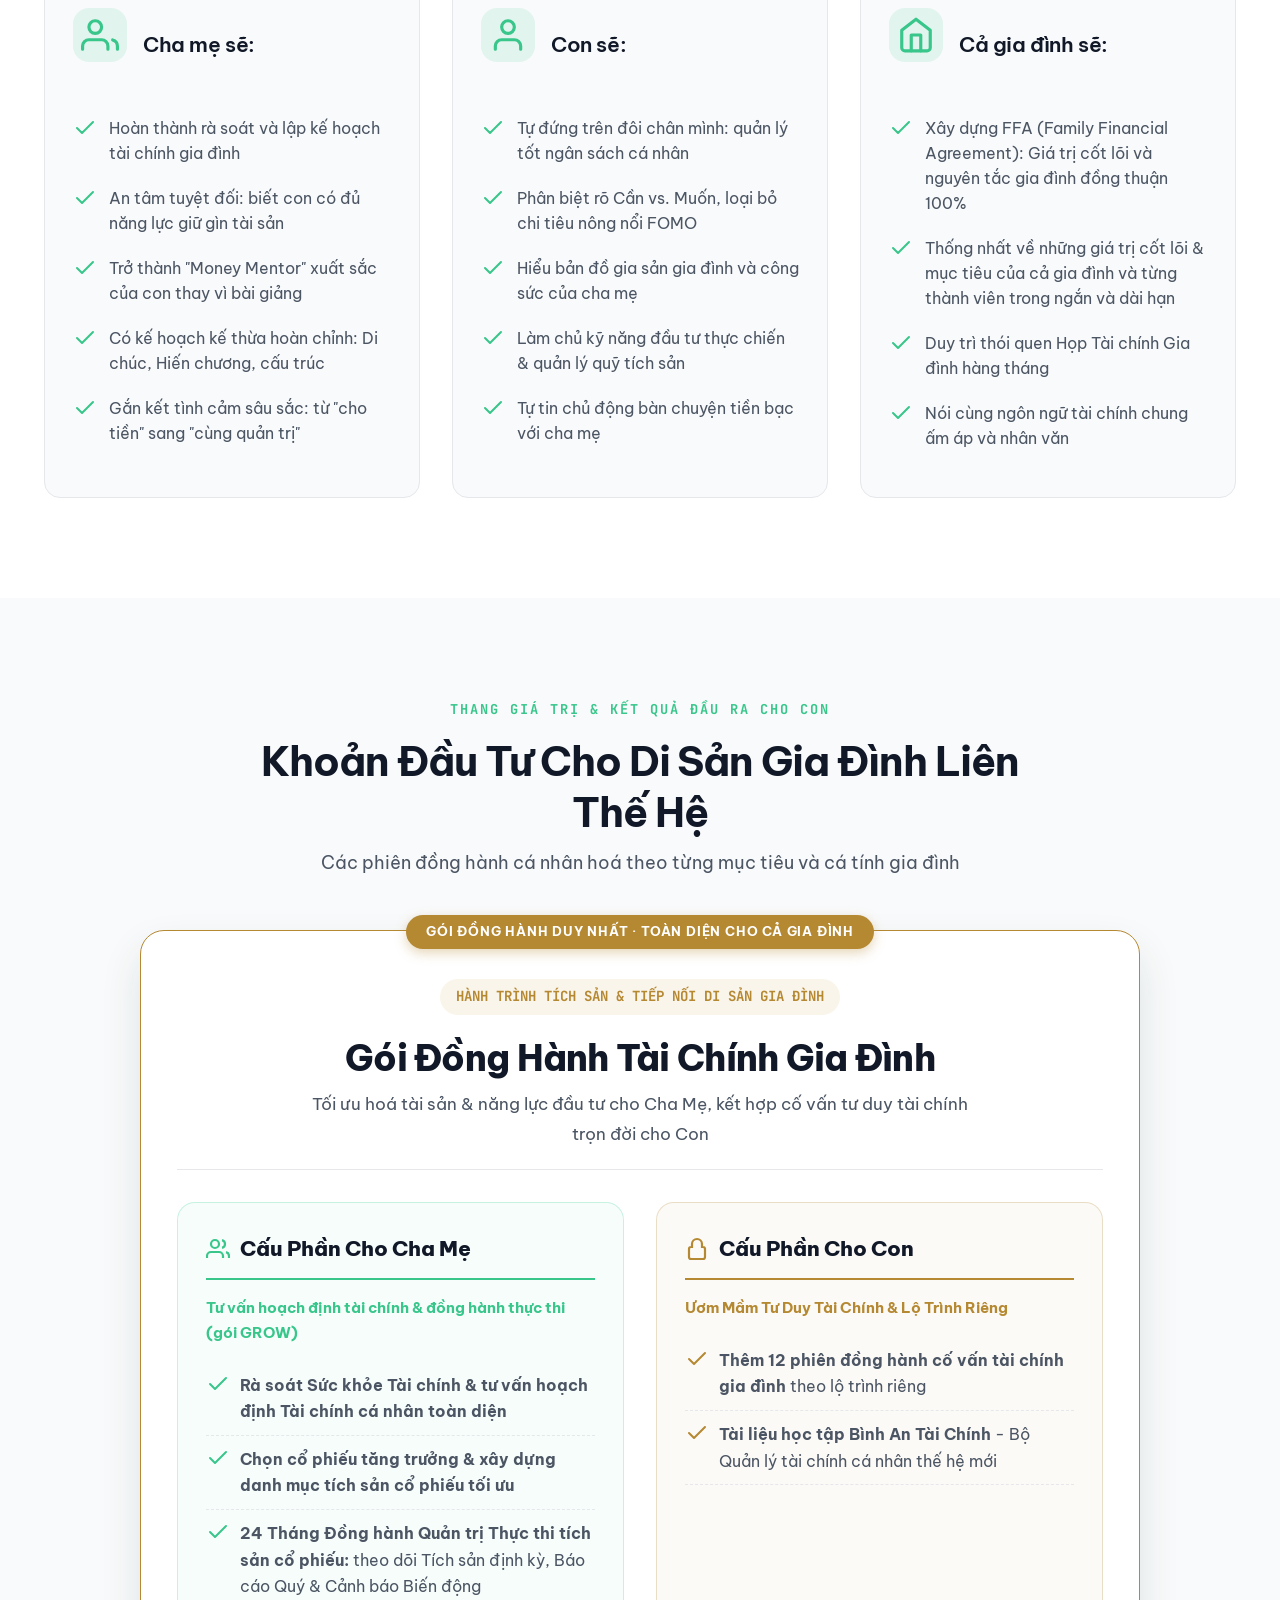
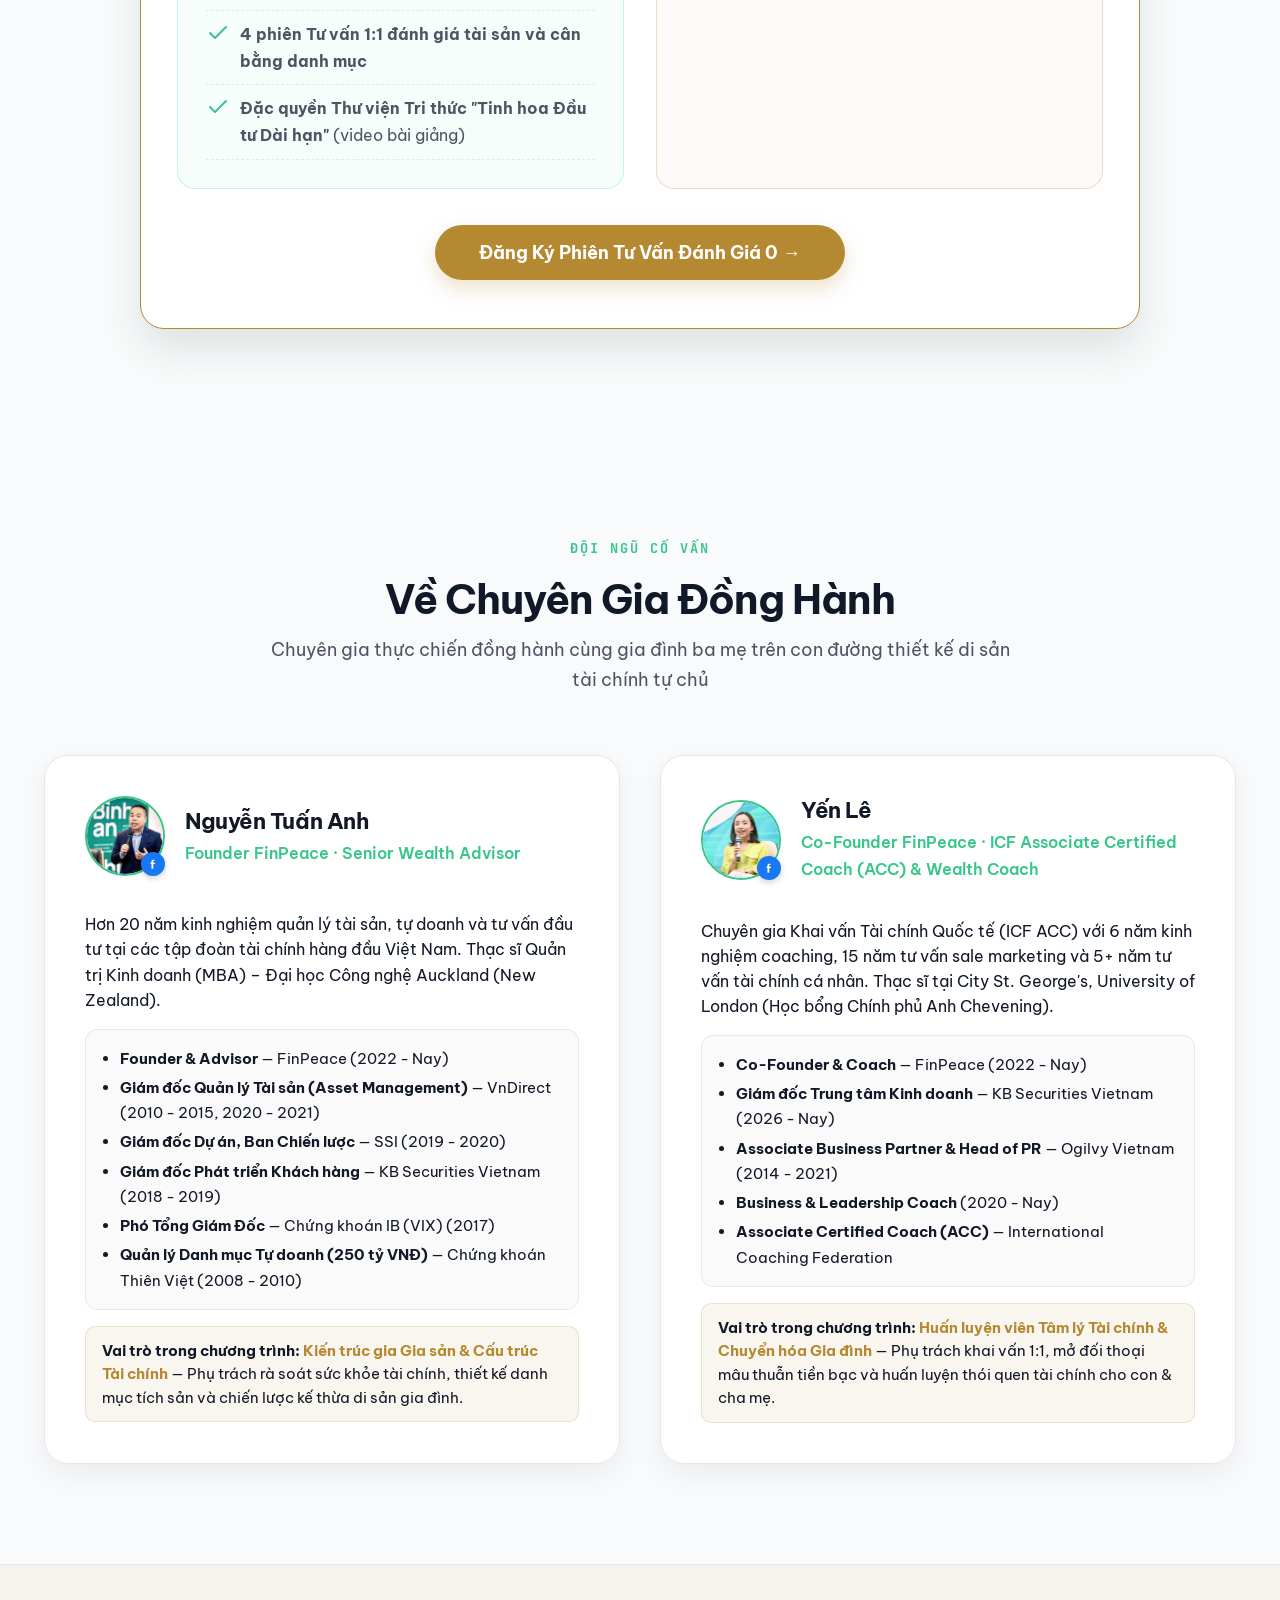
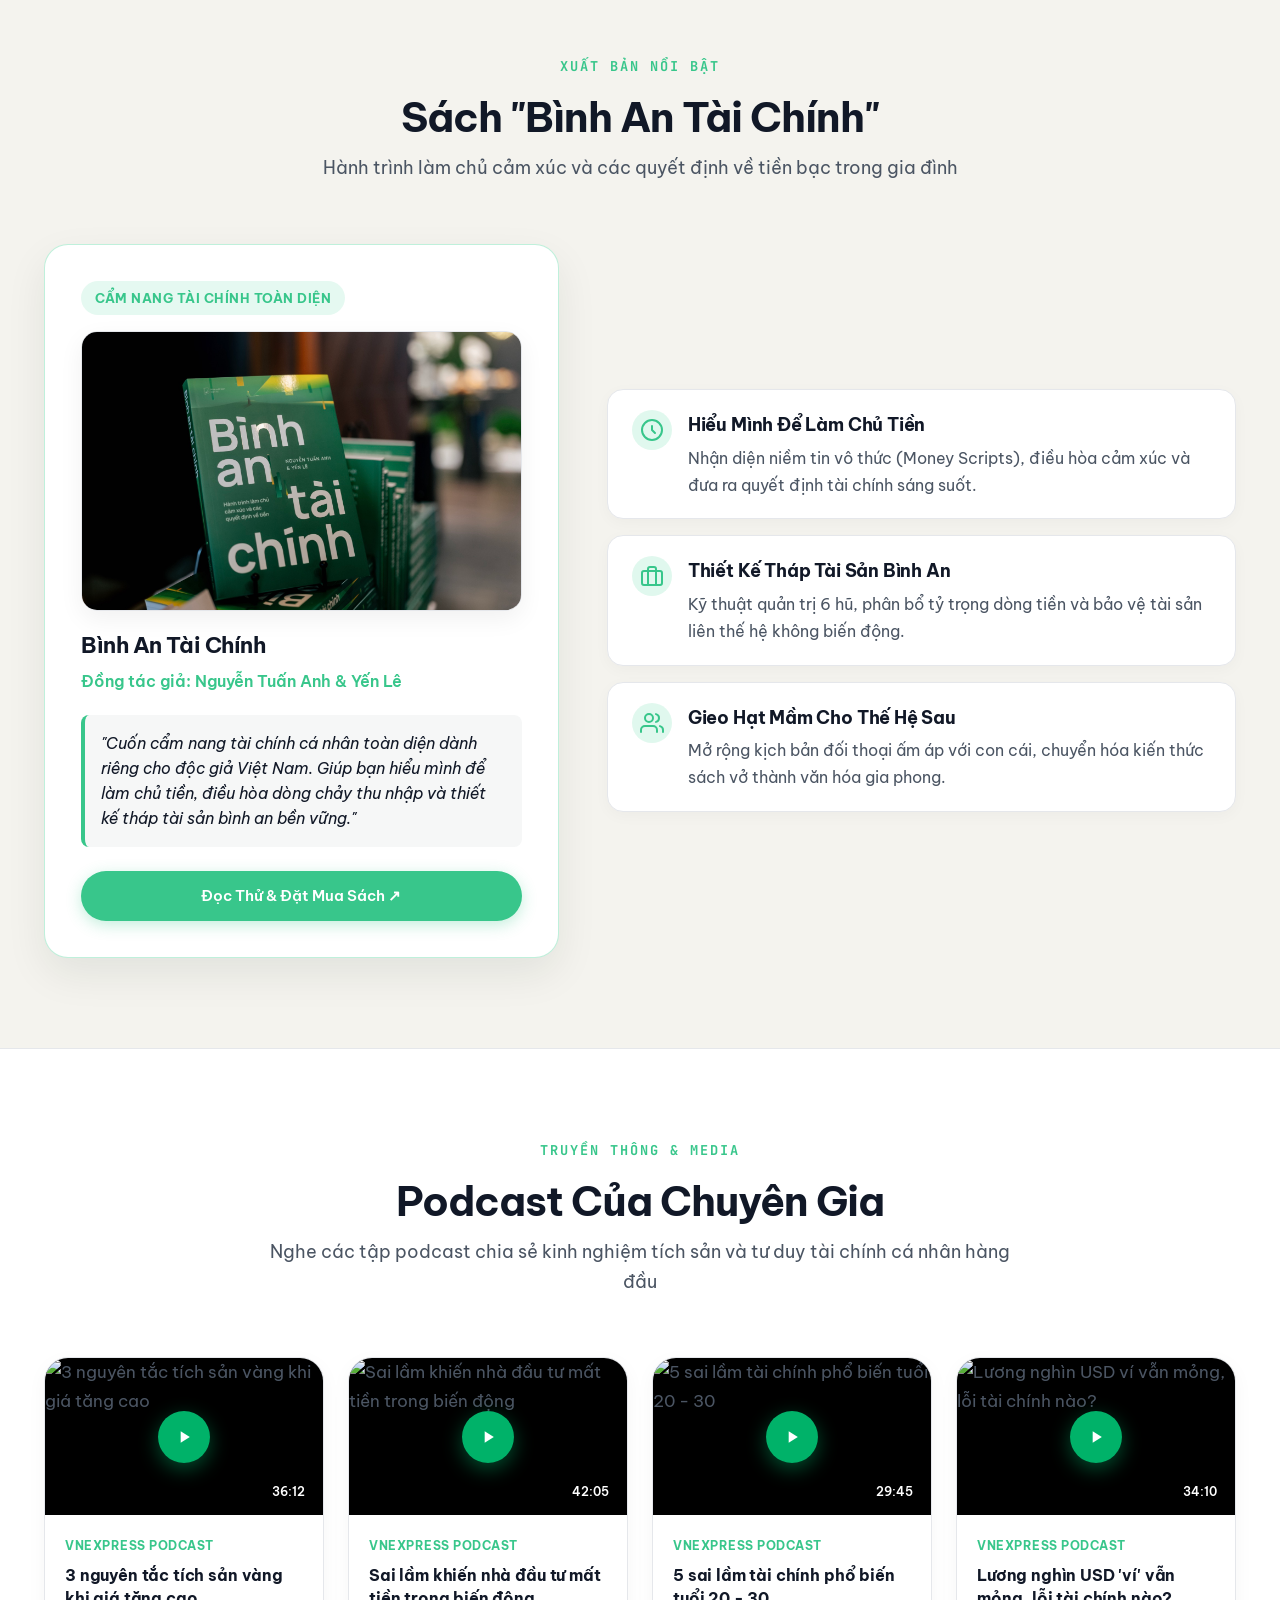
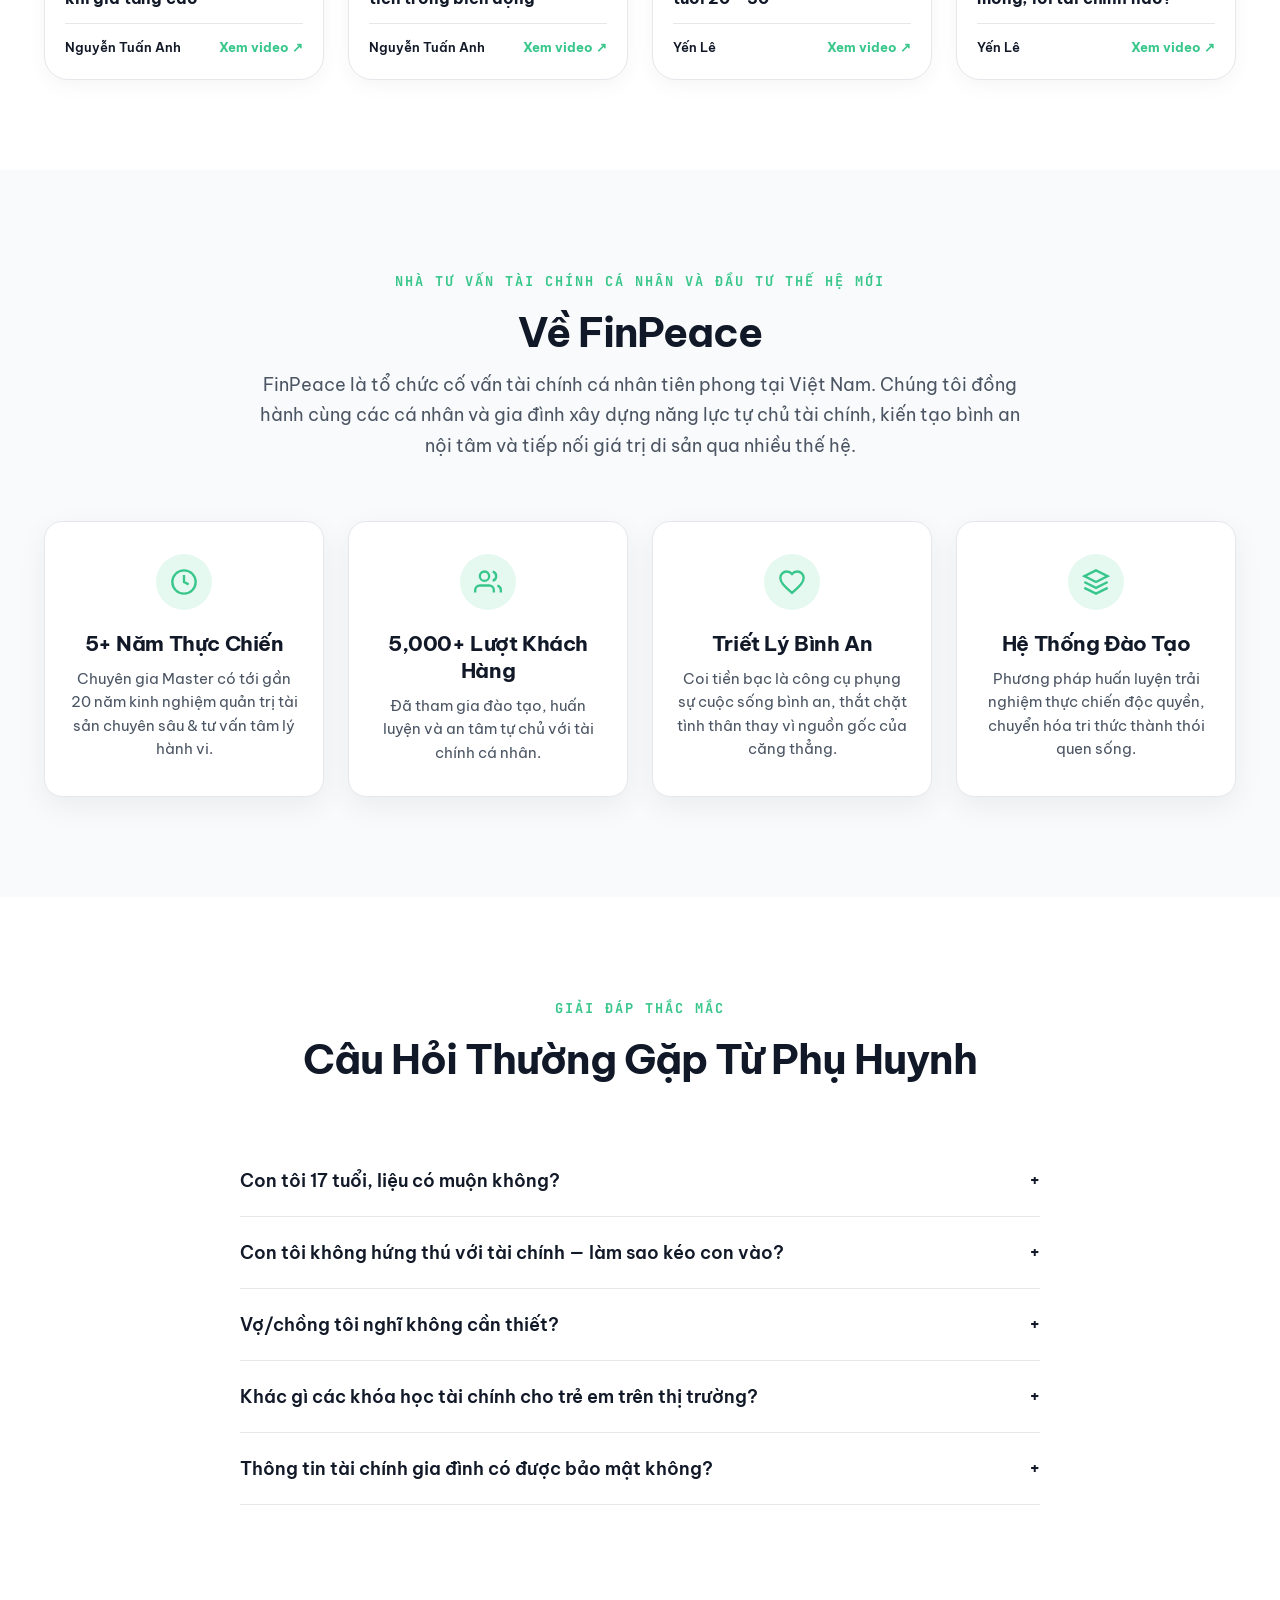
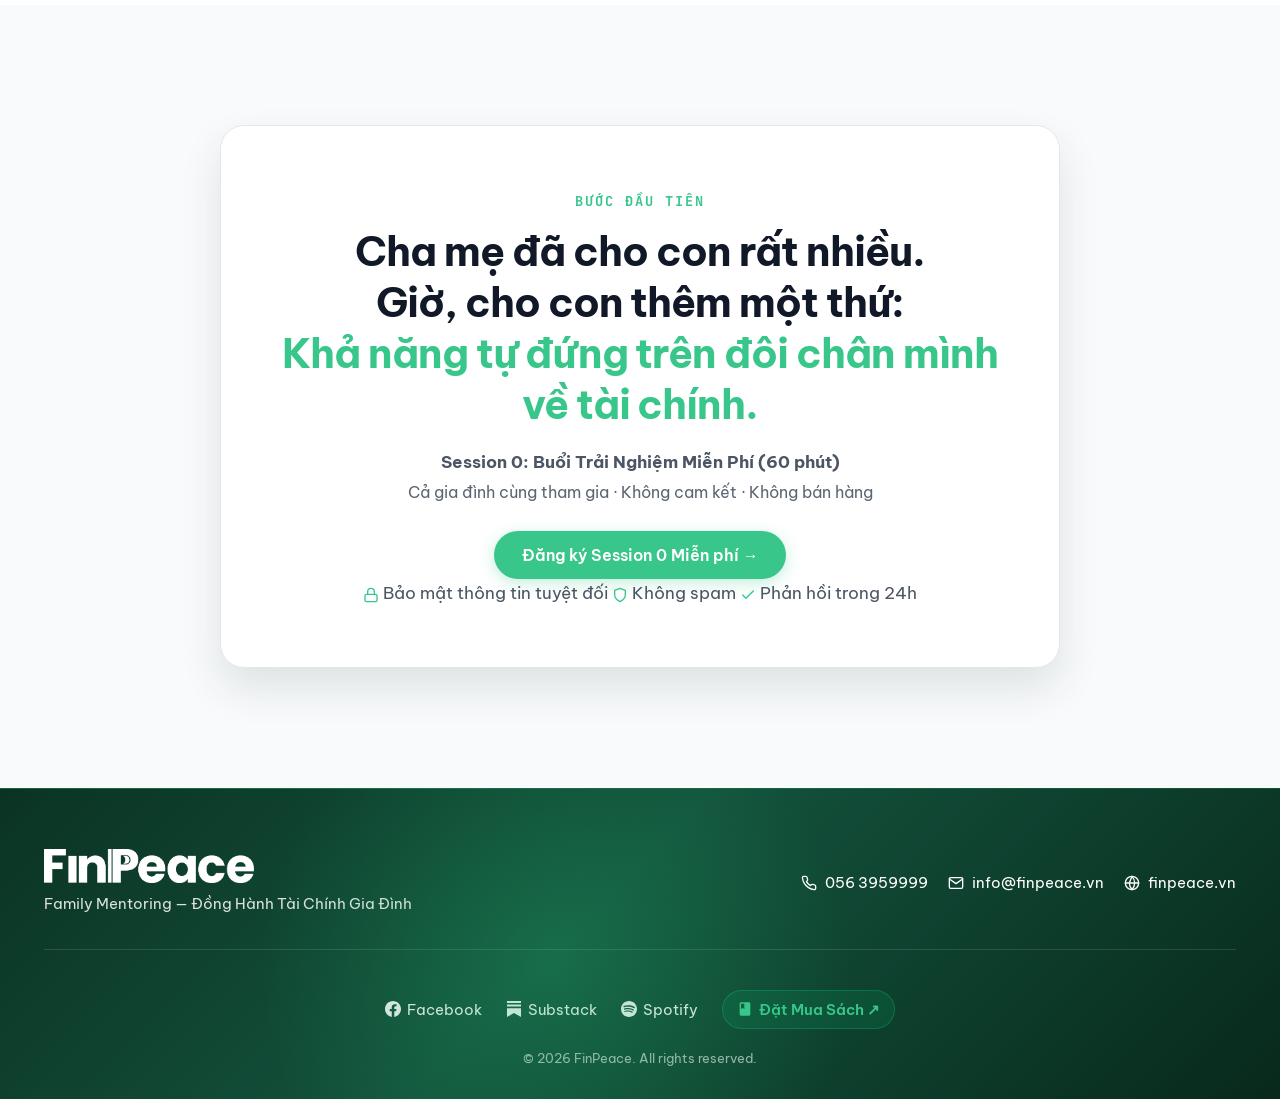
==== commit f944053a: "style(landing): update Tuấn Anh title to Founder & Advisor and Yến Lê title to Co-Founder & Coach" ====
--- a/03-marketing/landing-page/index.html
+++ b/03-marketing/landing-page/index.html
@@ -520,7 +520,7 @@
             <!-- KINH NGHIỆM & CHỨC VỤ TRỌNG YẾU LISTING -->
             <div style="background: rgba(0, 0, 0, 0.02); border: 1px solid var(--border-light); border-radius: 12px; padding: 16px; margin-bottom: 16px;">
               <ul style="list-style: disc; padding-left: 18px; margin: 0; font-size: 0.9rem; line-height: 1.7; color: var(--contrast-dark);">
-                <li style="margin-bottom: 4px;"><strong>Founder & CEO</strong> — FinPeace (2022 - Nay)</li>
+                <li style="margin-bottom: 4px;"><strong>Founder & Advisor</strong> — FinPeace (2022 - Nay)</li>
                 <li style="margin-bottom: 4px;"><strong>Giám đốc Quản lý Tài sản (Asset Management)</strong> — VnDirect (2010 - 2015, 2020 - 2021)</li>
                 <li style="margin-bottom: 4px;"><strong>Giám đốc Dự án, Ban Chiến lược</strong> — SSI (2019 - 2020)</li>
                 <li style="margin-bottom: 4px;"><strong>Giám đốc Phát triển Khách hàng</strong> — KB Securities Vietnam (2018 - 2019)</li>
@@ -556,7 +556,7 @@
             <!-- KINH NGHIỆM & CHỨC VỤ TRỌNG YẾU LISTING -->
             <div style="background: rgba(0, 0, 0, 0.02); border: 1px solid var(--border-light); border-radius: 12px; padding: 16px; margin-bottom: 16px;">
               <ul style="list-style: disc; padding-left: 18px; margin: 0; font-size: 0.9rem; line-height: 1.7; color: var(--contrast-dark);">
-                <li style="margin-bottom: 4px;"><strong>Co-Founder & Head Coach</strong> — FinPeace (2022 - Nay)</li>
+                <li style="margin-bottom: 4px;"><strong>Co-Founder & Coach</strong> — FinPeace (2022 - Nay)</li>
                 <li style="margin-bottom: 4px;"><strong>Giám đốc Trung tâm Kinh doanh</strong> — KB Securities Vietnam (2026 - Nay)</li>
                 <li style="margin-bottom: 4px;"><strong>Associate Business Partner & Head of PR</strong> — Ogilvy Vietnam (2014 - 2021)</li>
                 <li style="margin-bottom: 4px;"><strong>Business & Leadership Coach</strong> (2020 - Nay)</li>
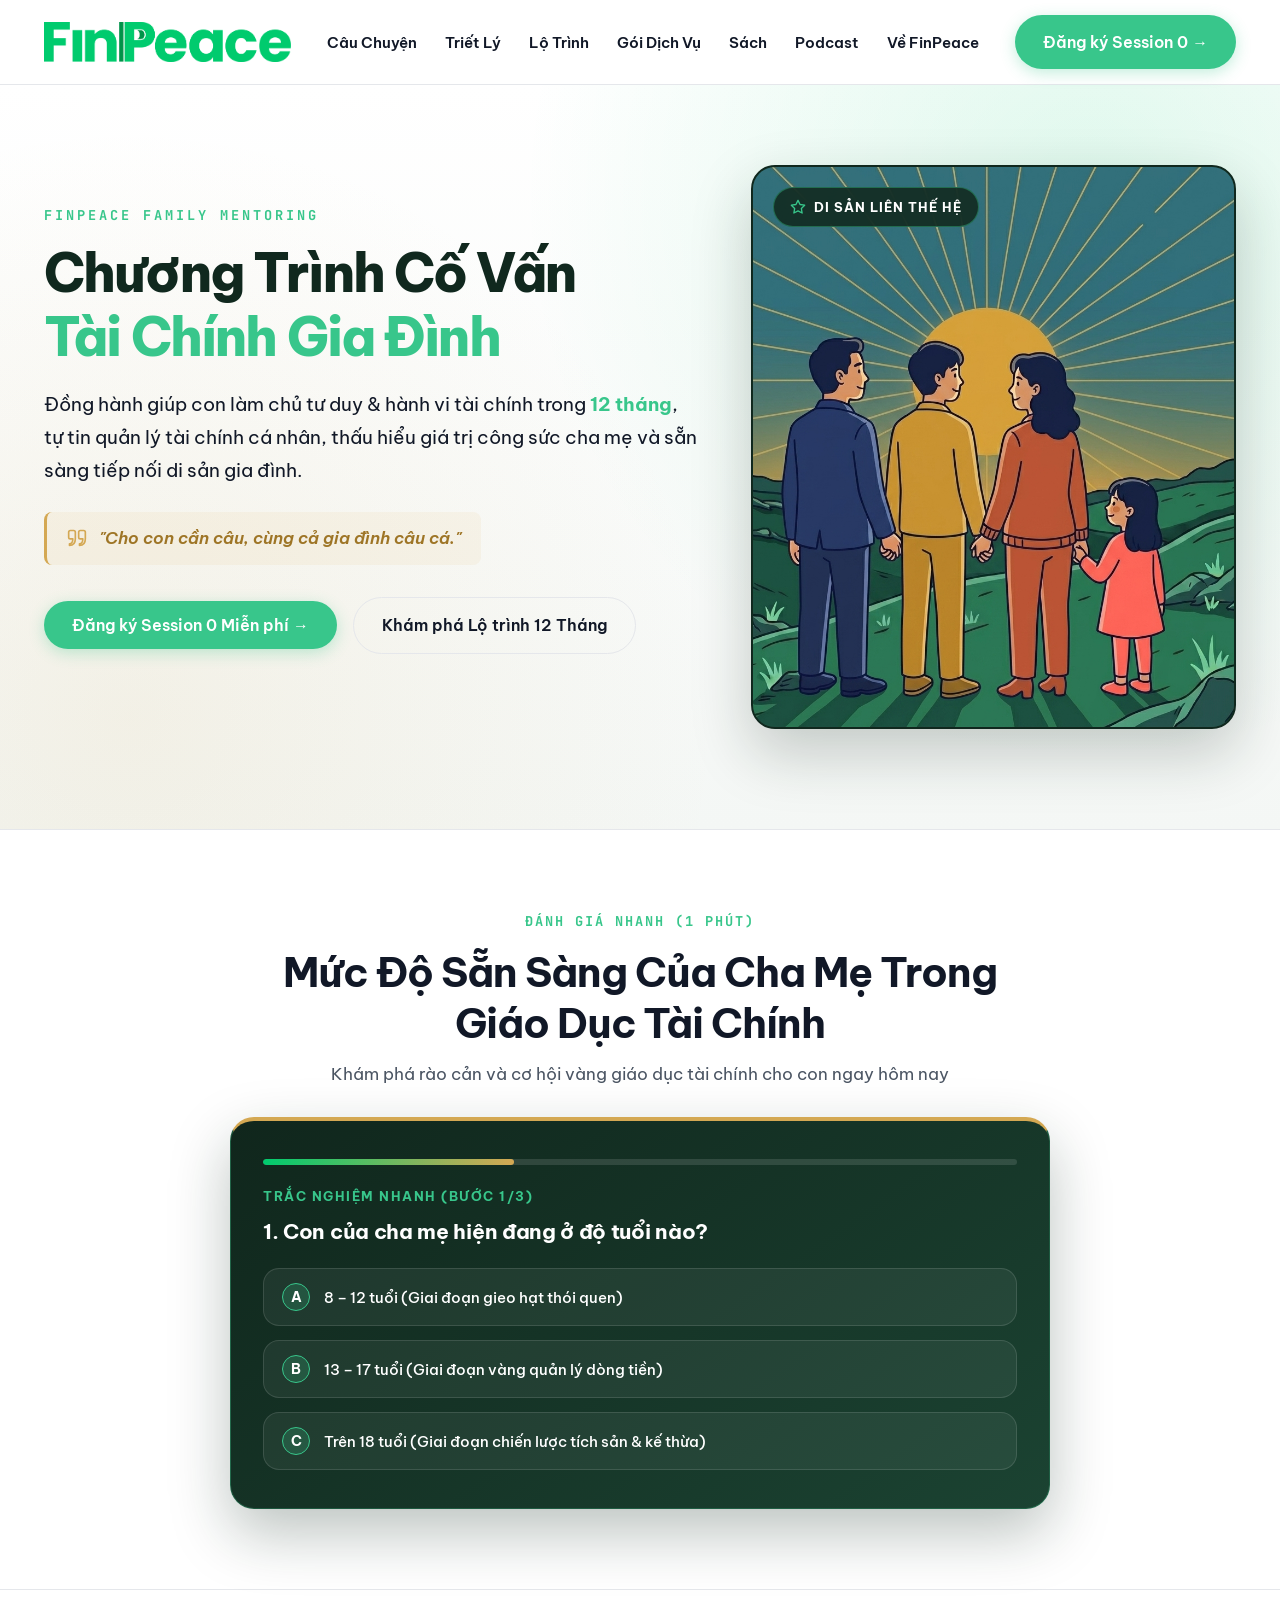
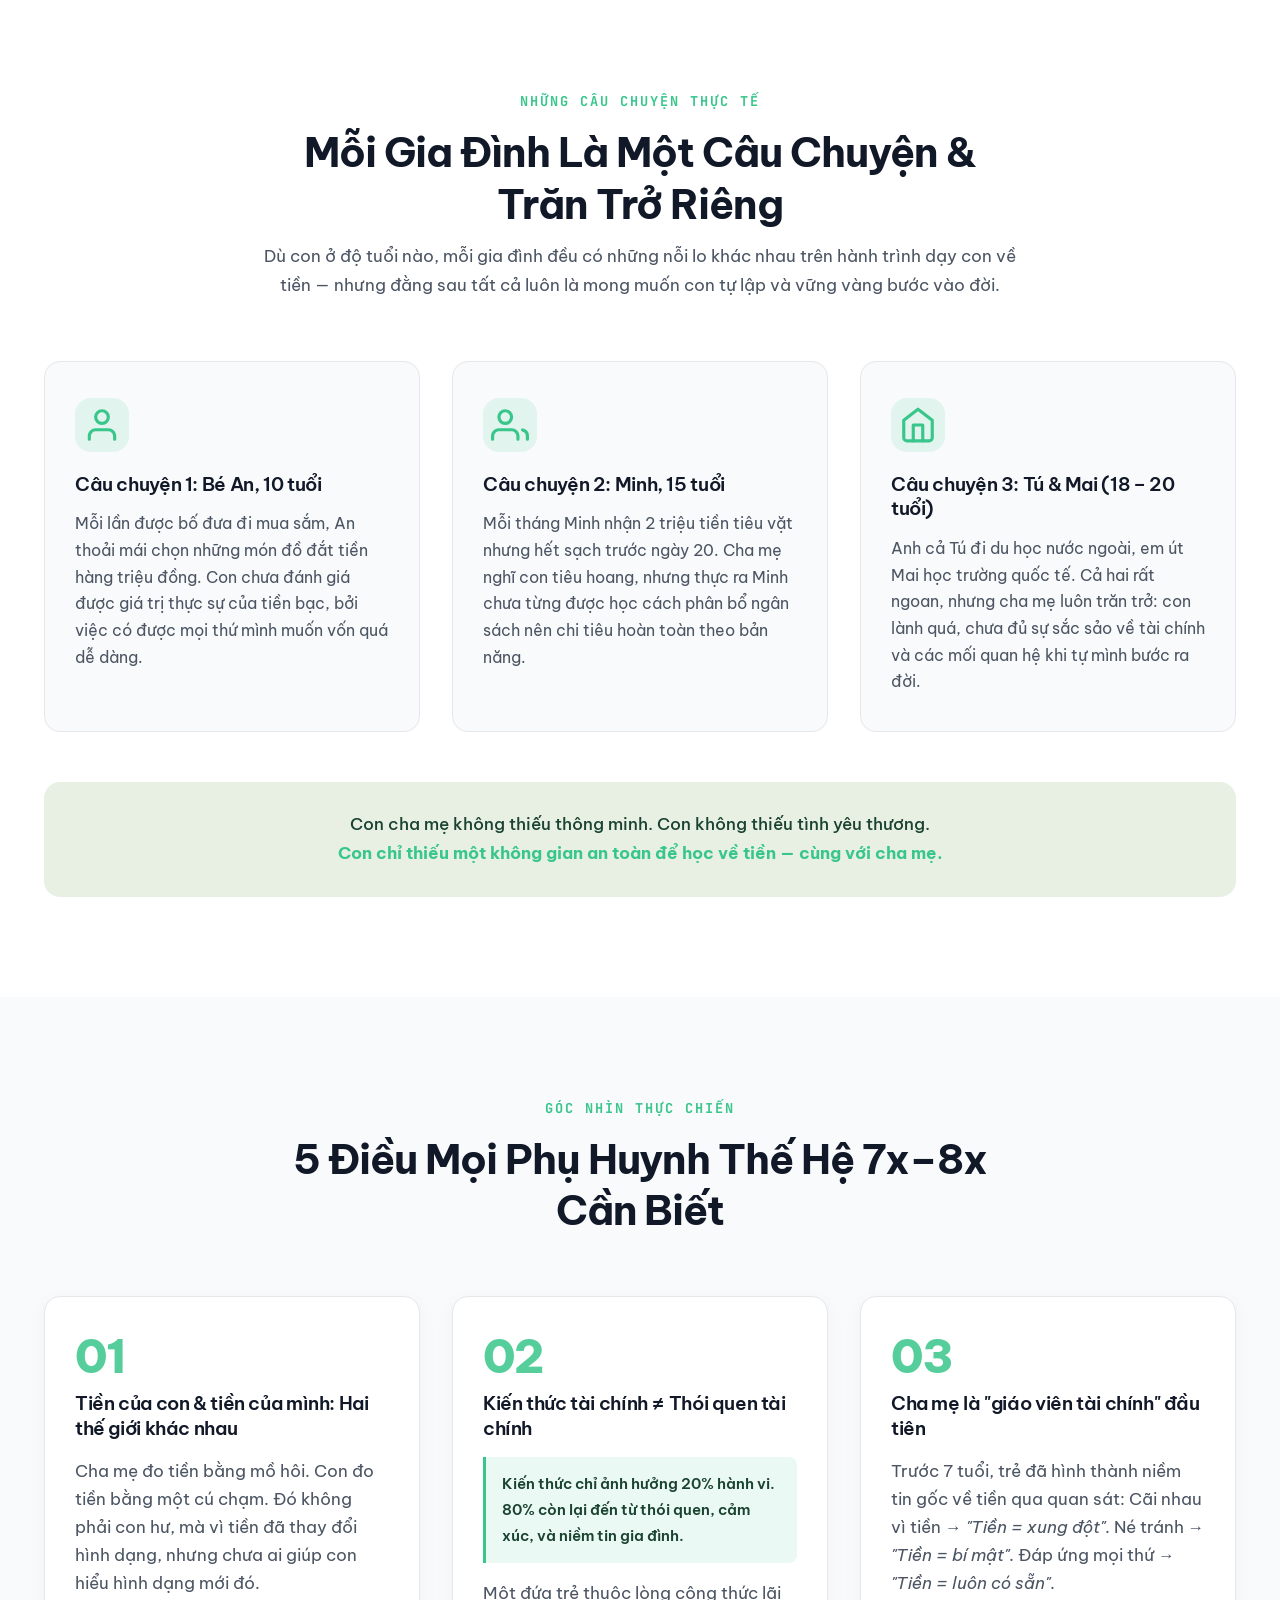
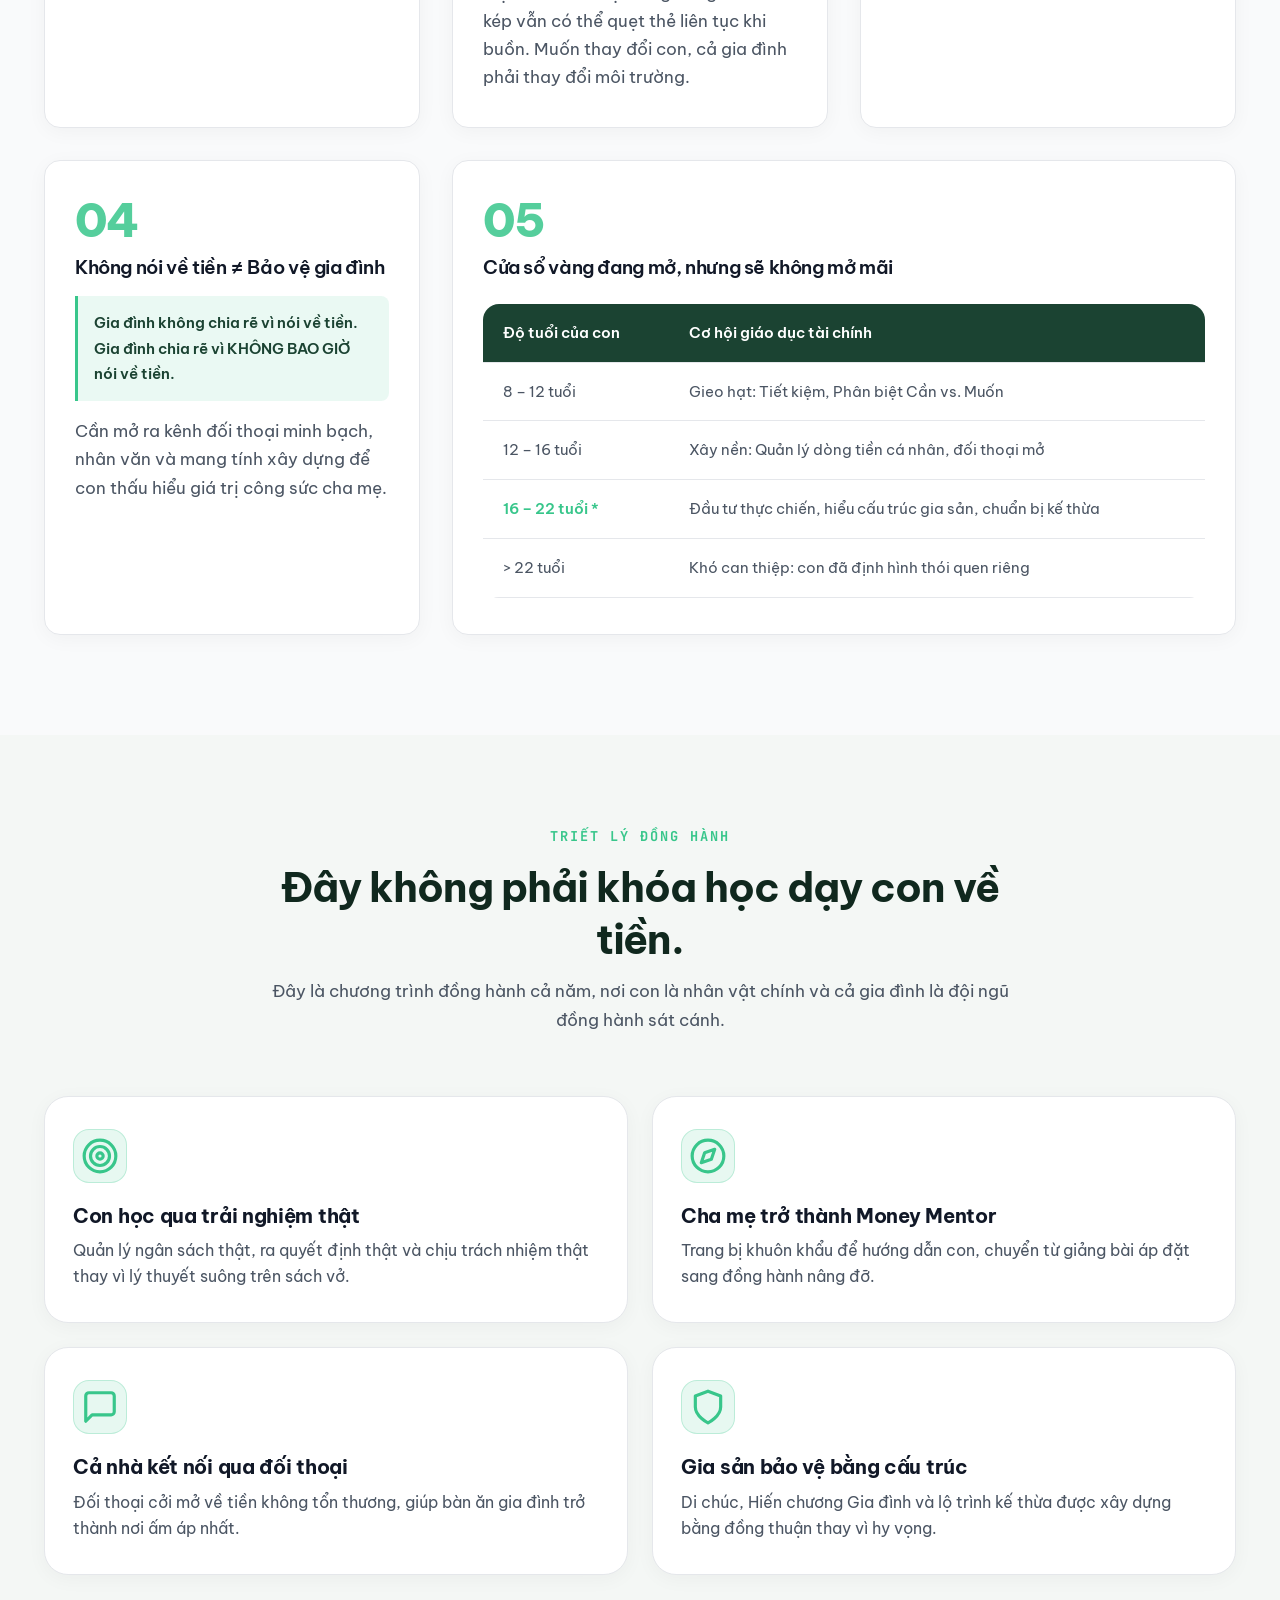
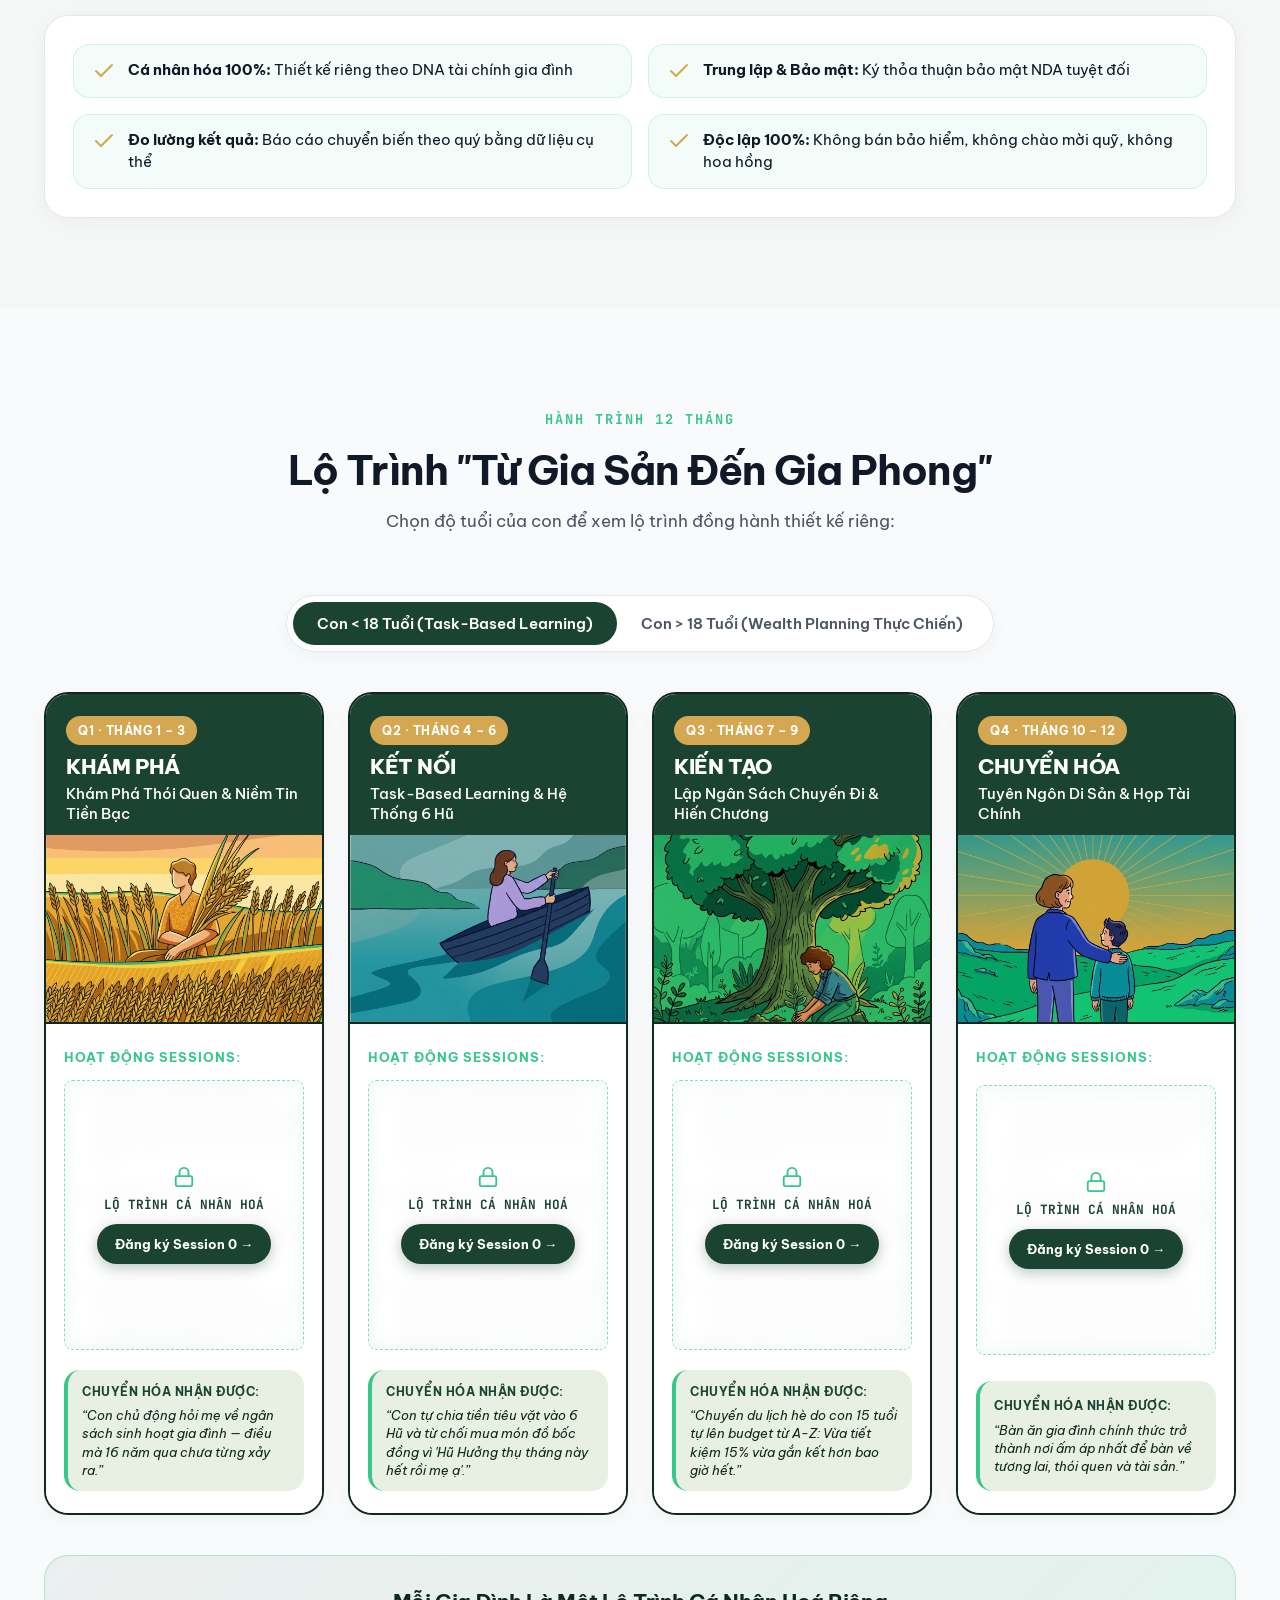
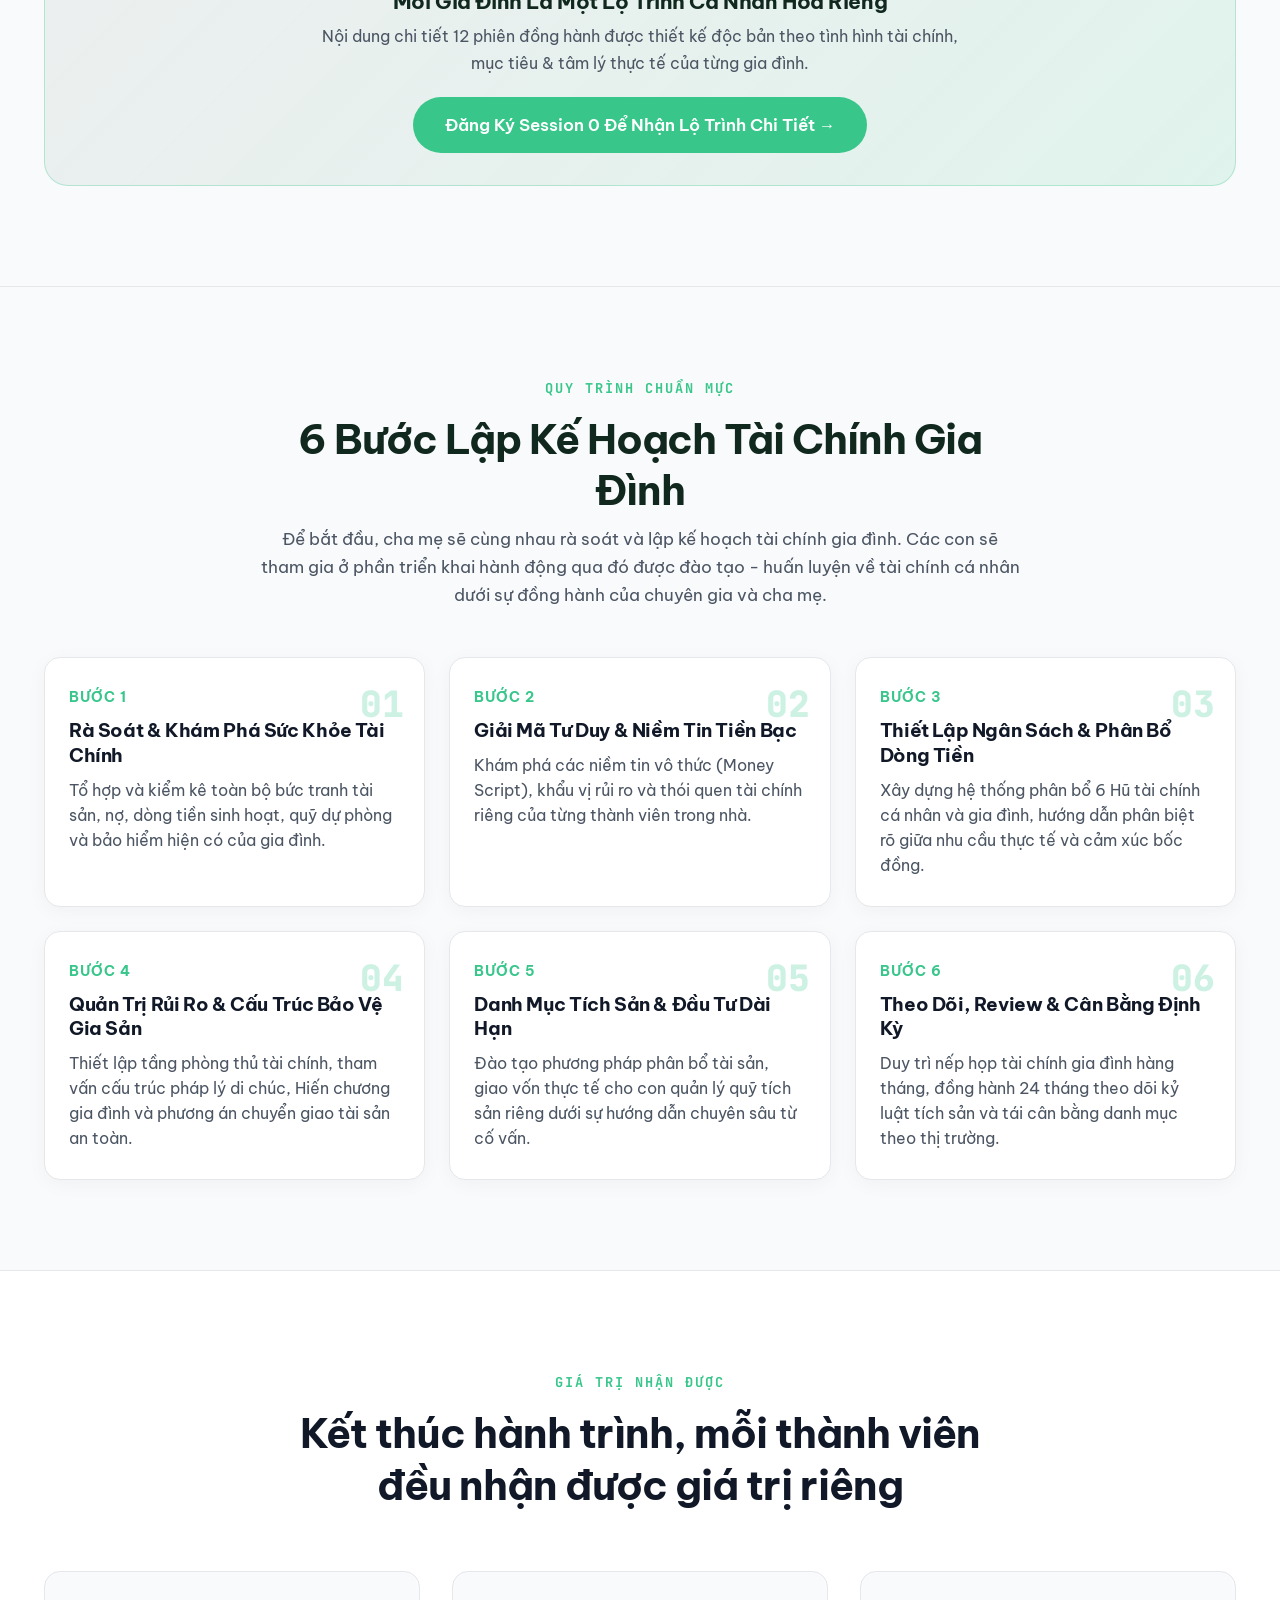
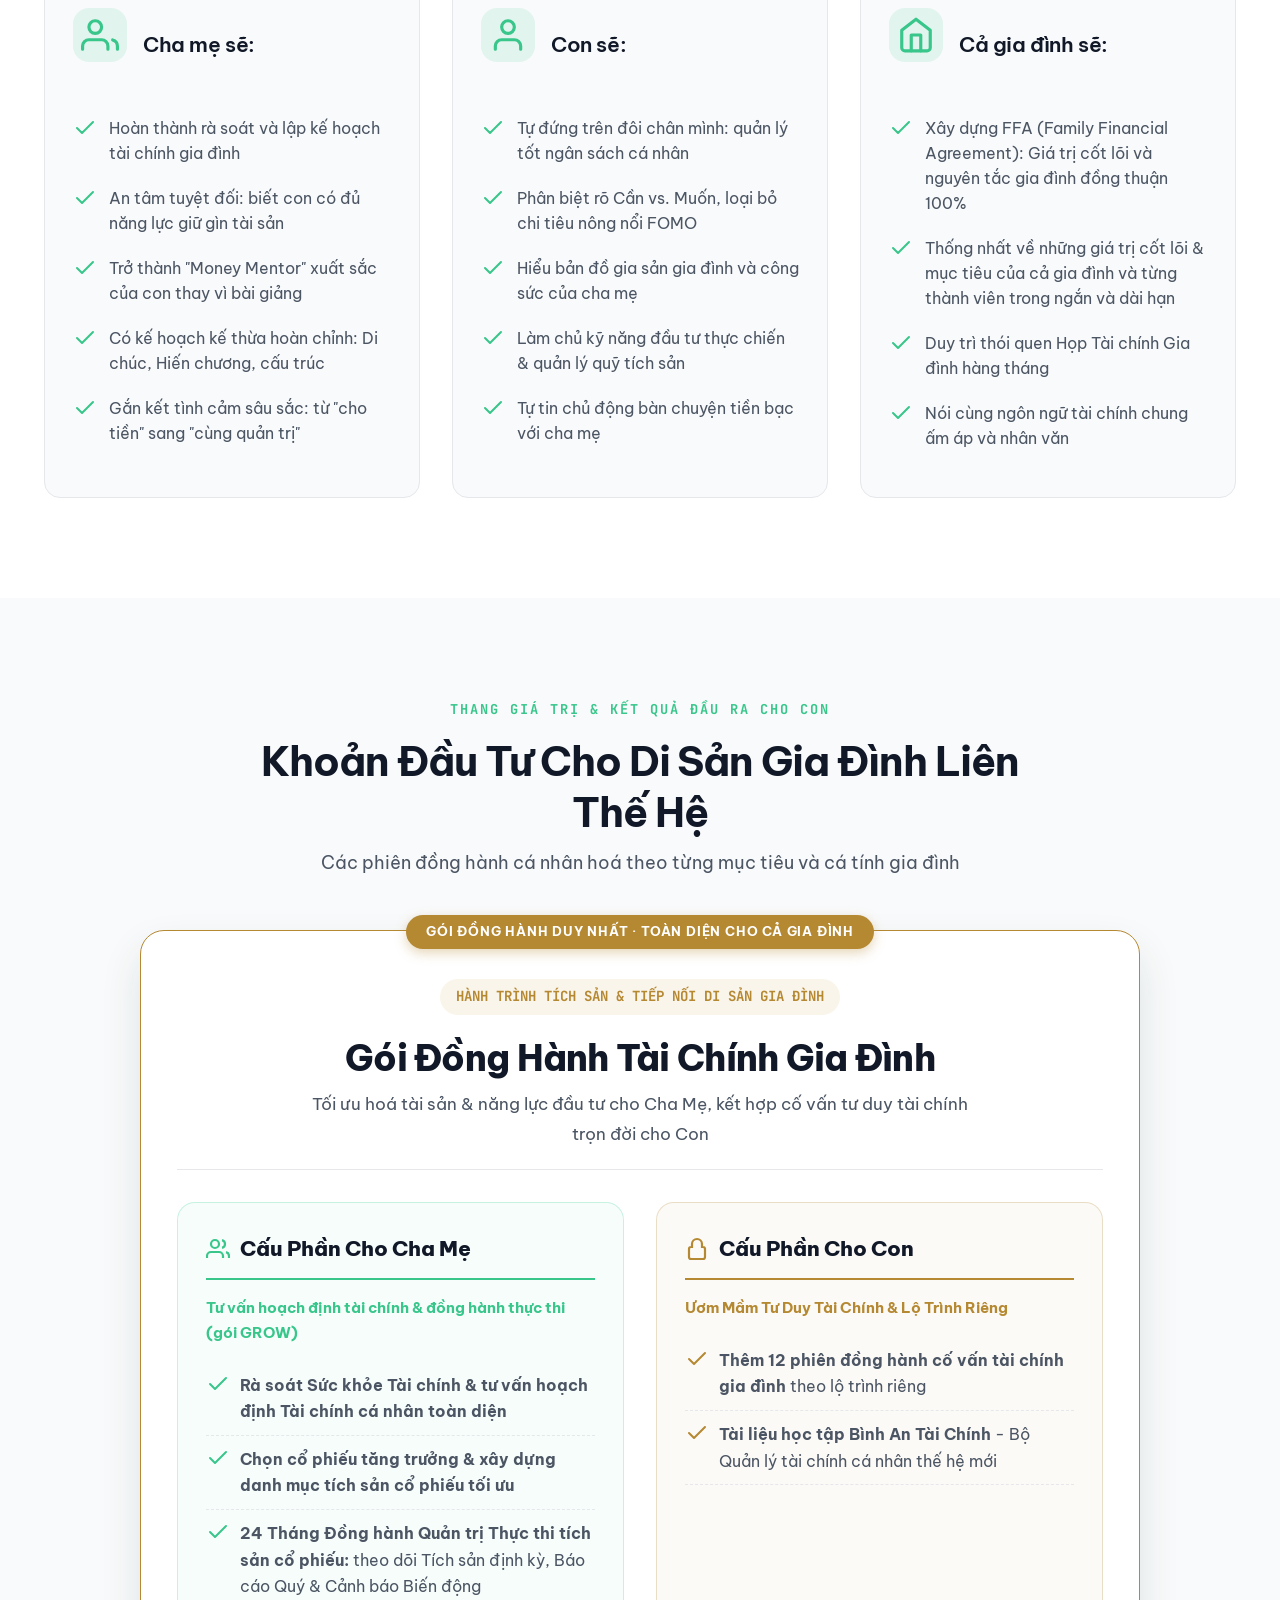
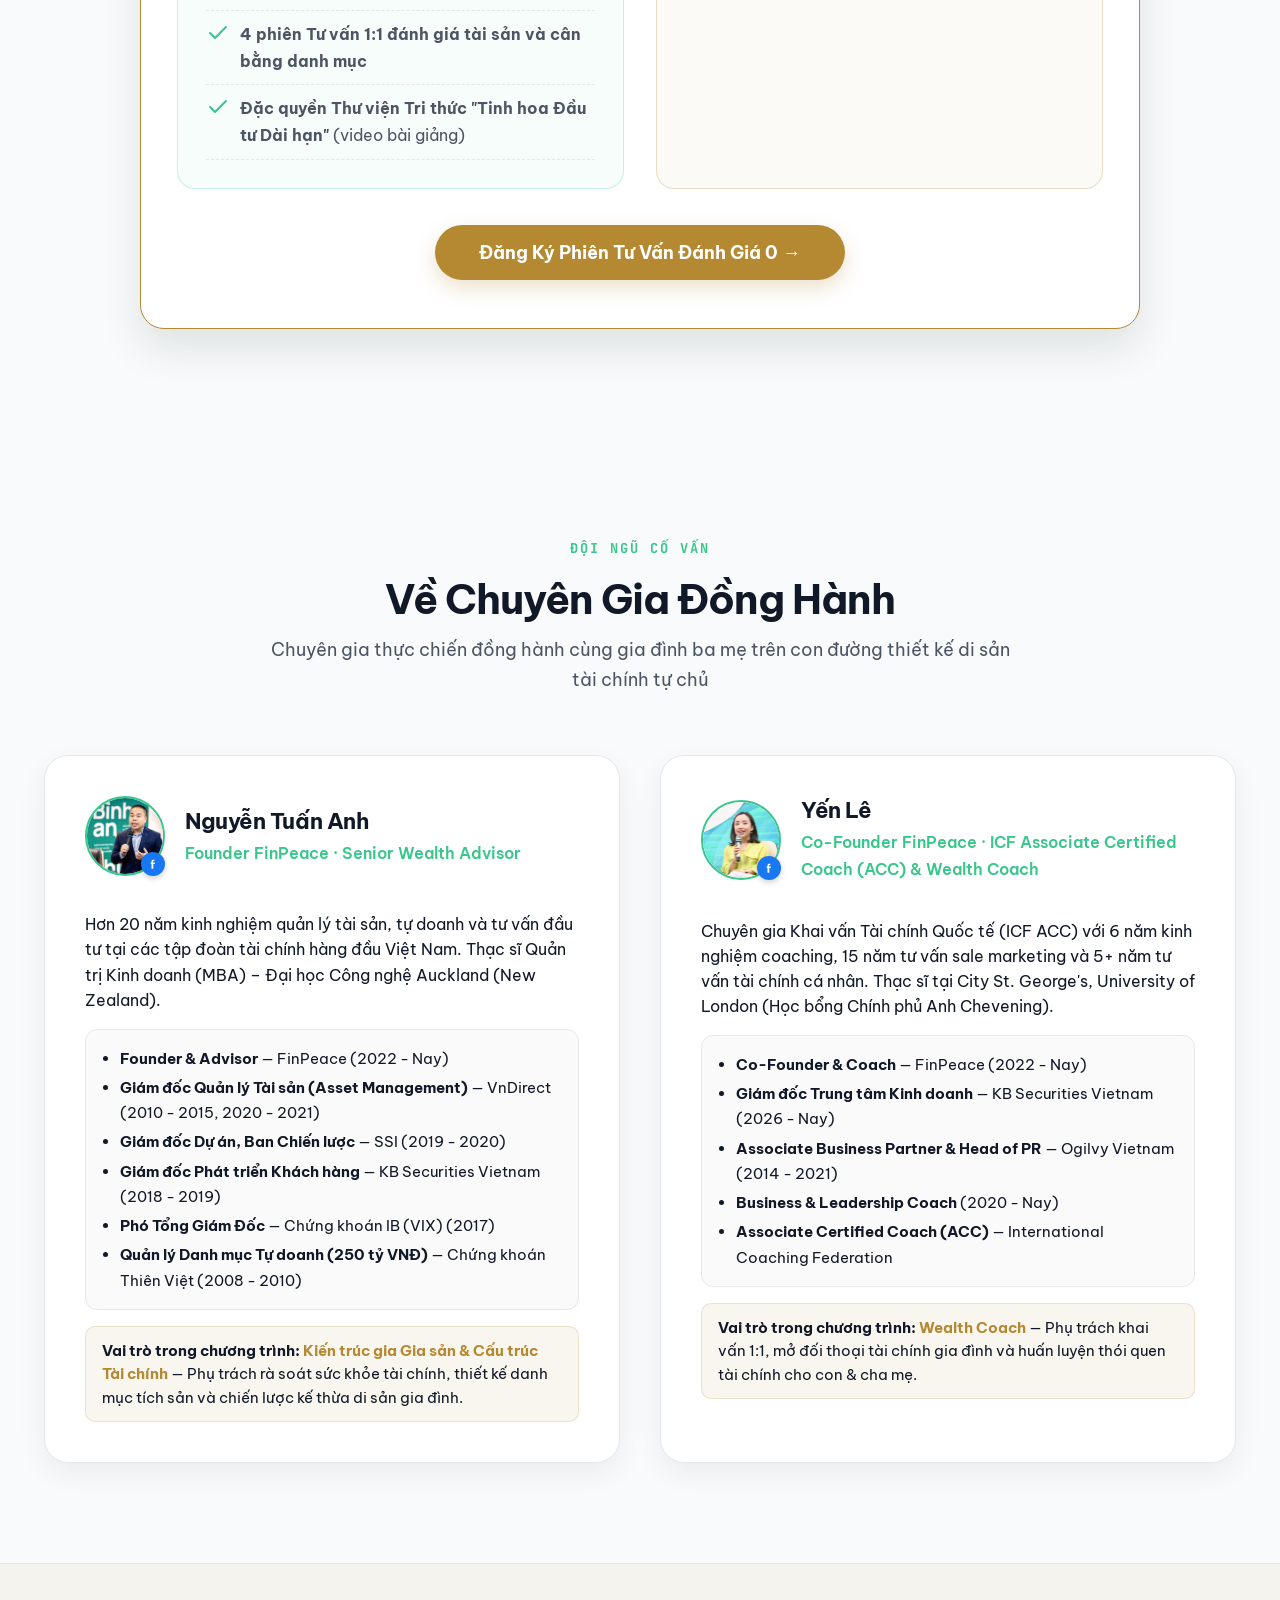
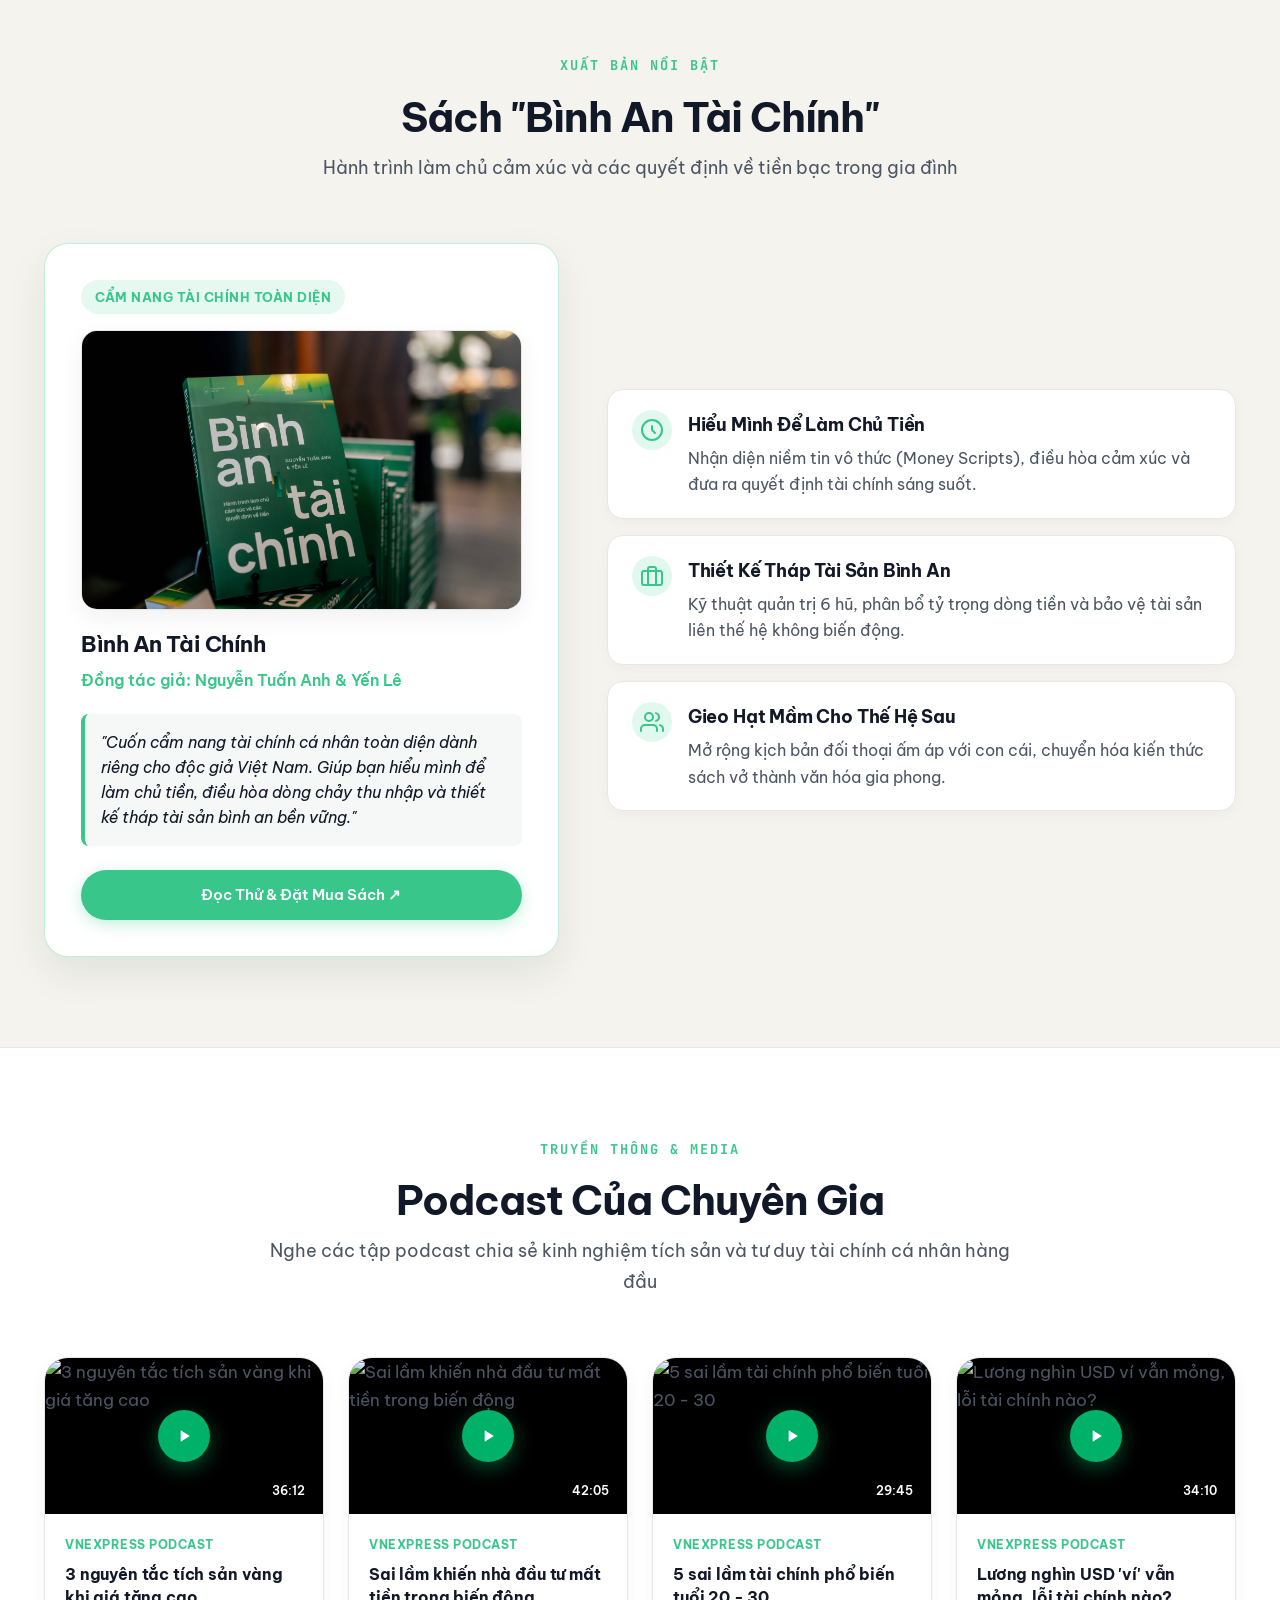
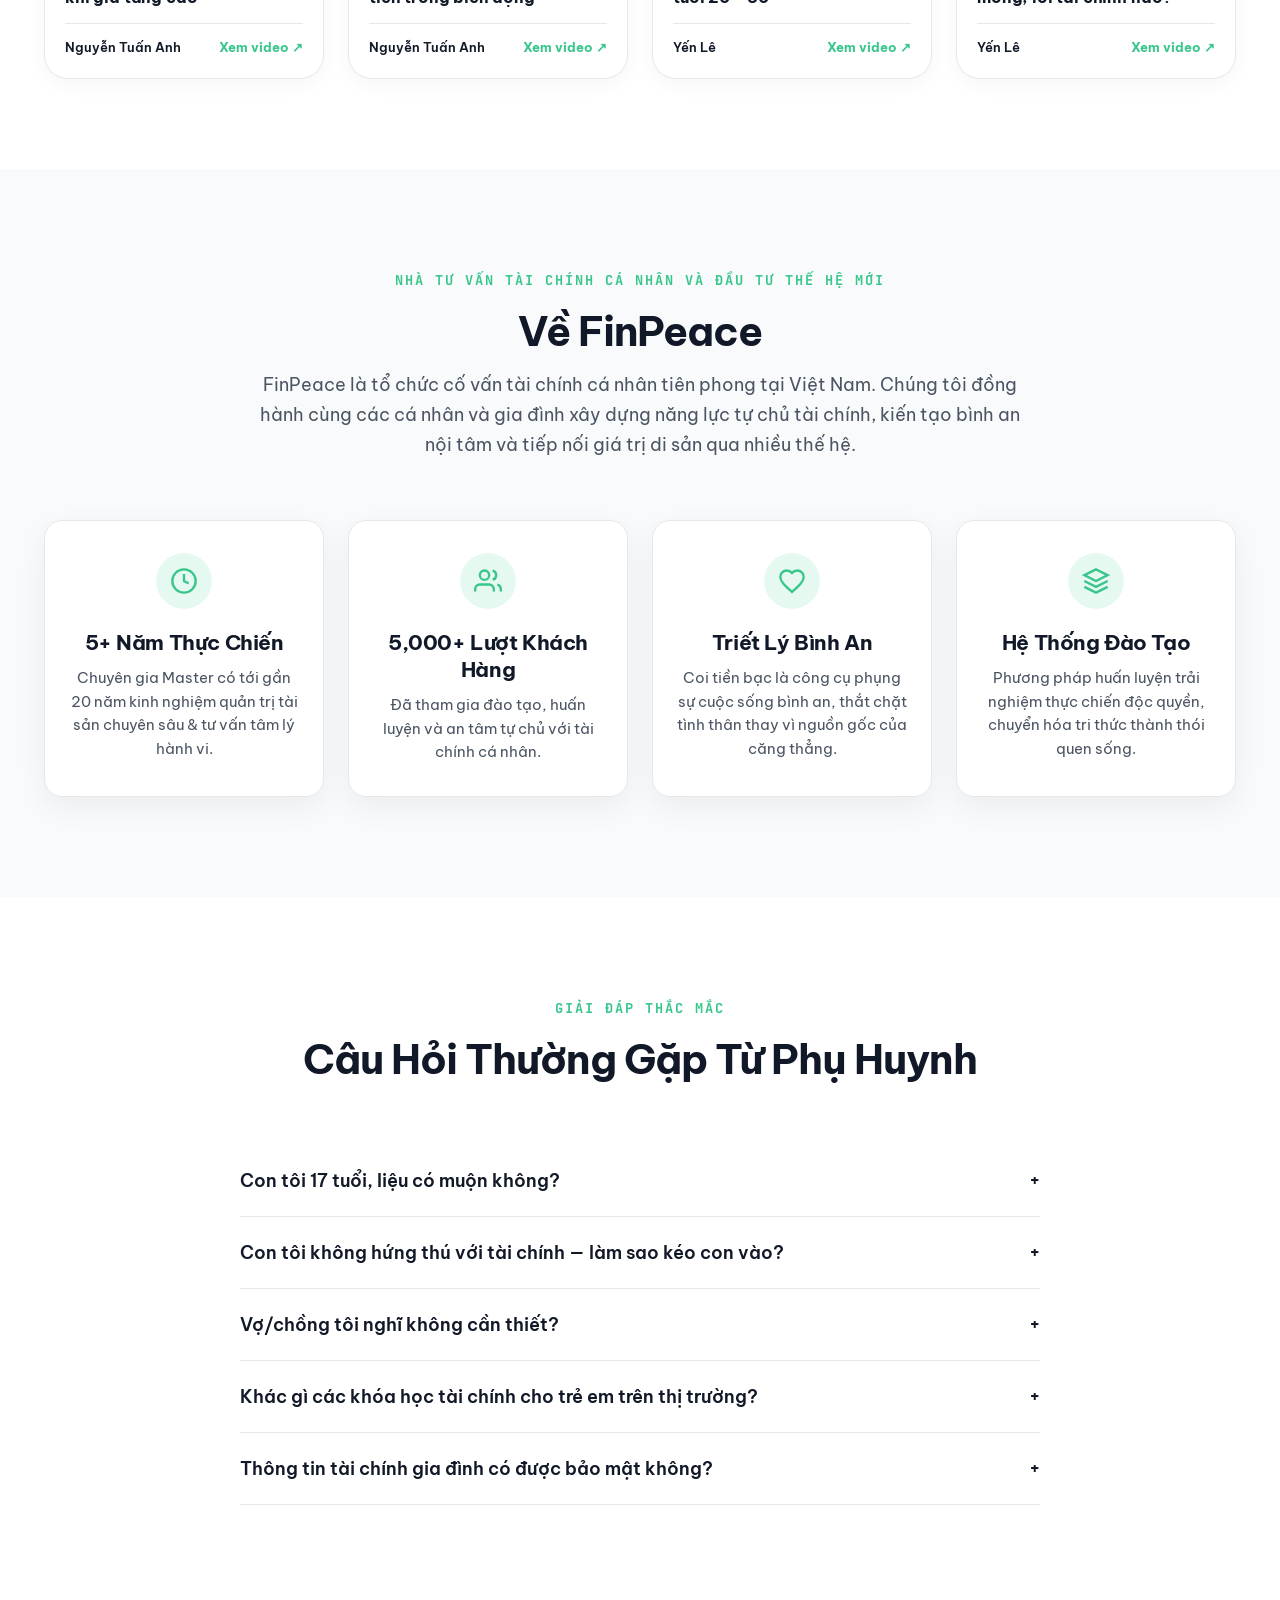
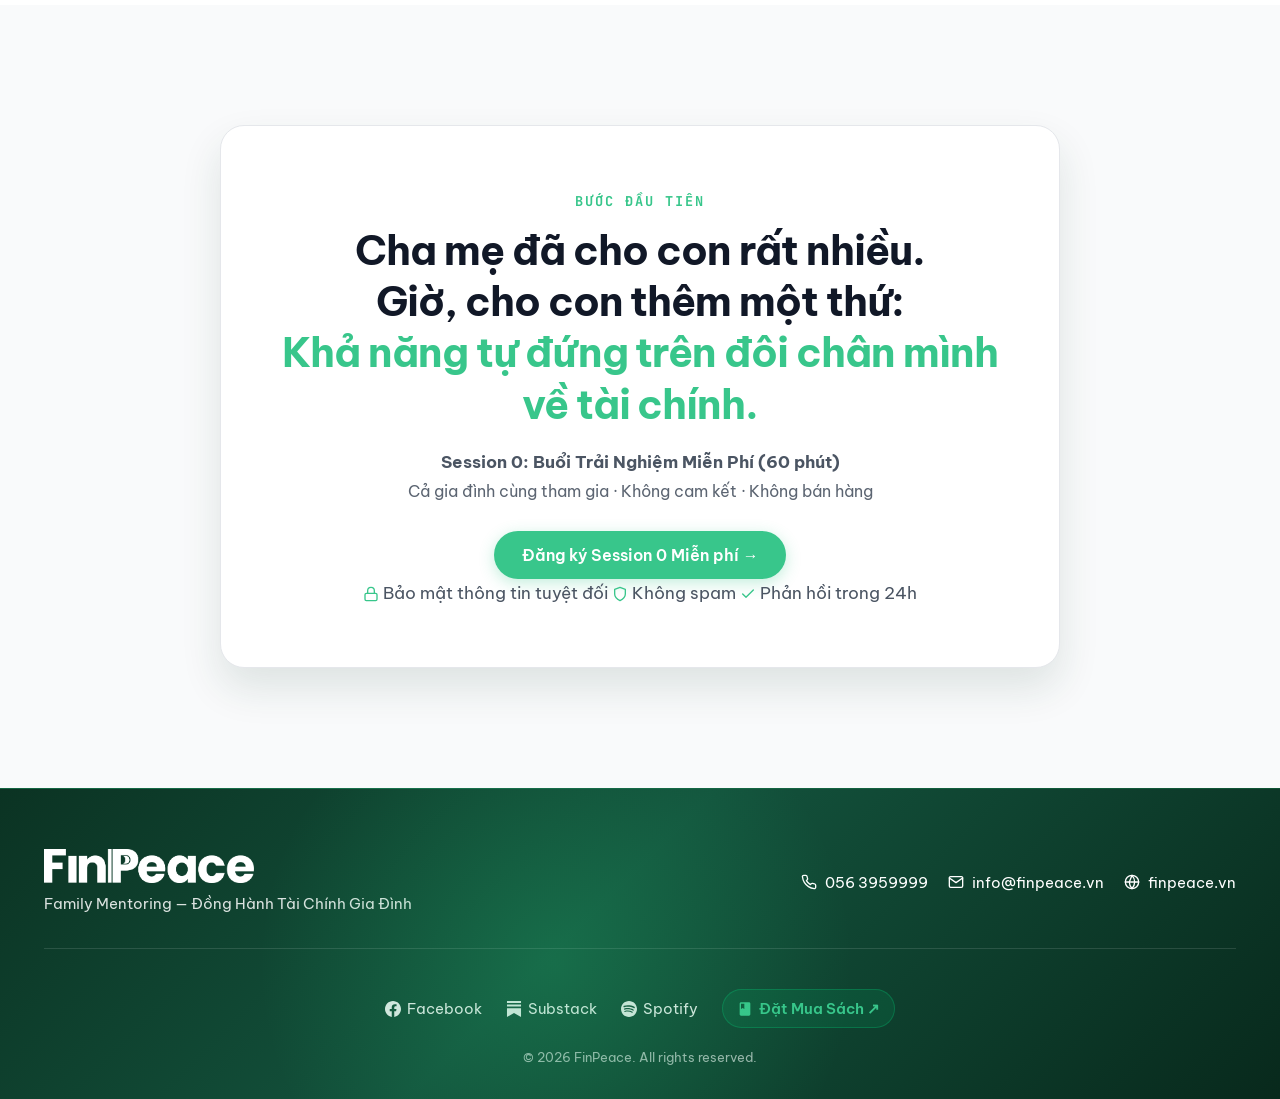
==== commit 44963c8d: "style(landing): update Yến Lê program role to Wealth Coach" ====
--- a/03-marketing/landing-page/index.html
+++ b/03-marketing/landing-page/index.html
@@ -565,7 +565,7 @@
             </div>
 
             <div style="background: rgba(181, 136, 50, 0.08); border: 1px solid rgba(181, 136, 50, 0.2); padding: 12px 16px; border-radius: 10px; font-size: 0.92rem; color: var(--contrast-dark); line-height: 1.55;">
-              <strong>Vai trò trong chương trình:</strong> <span style="color: #b58832; font-weight: 700;">Huấn luyện viên Tâm lý Tài chính & Chuyển hóa Gia đình</span> — Phụ trách khai vấn 1:1, mở đối thoại mâu thuẫn tiền bạc và huấn luyện thói quen tài chính cho con & cha mẹ.
+              <strong>Vai trò trong chương trình:</strong> <span style="color: #b58832; font-weight: 700;">Wealth Coach</span> — Phụ trách khai vấn 1:1, mở đối thoại tài chính gia đình và huấn luyện thói quen tài chính cho con & cha mẹ.
             </div>
           </div>
 
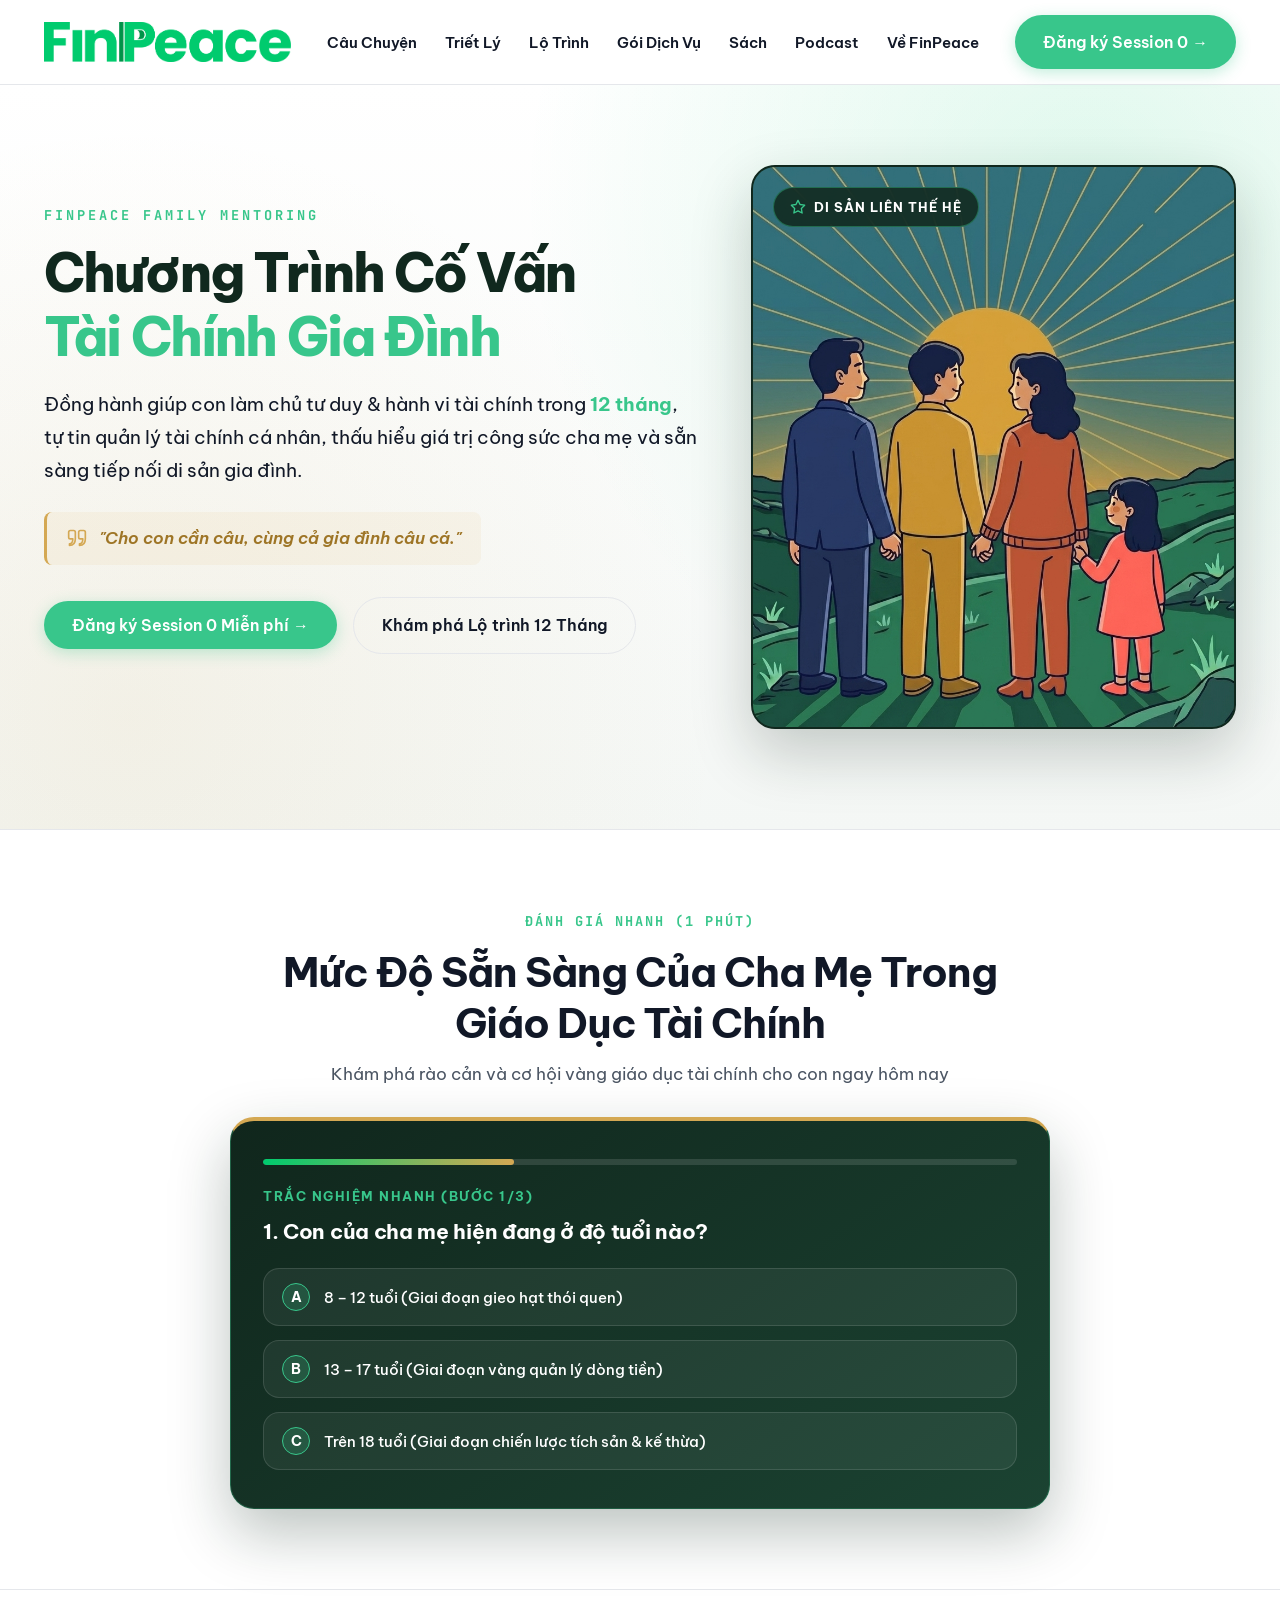
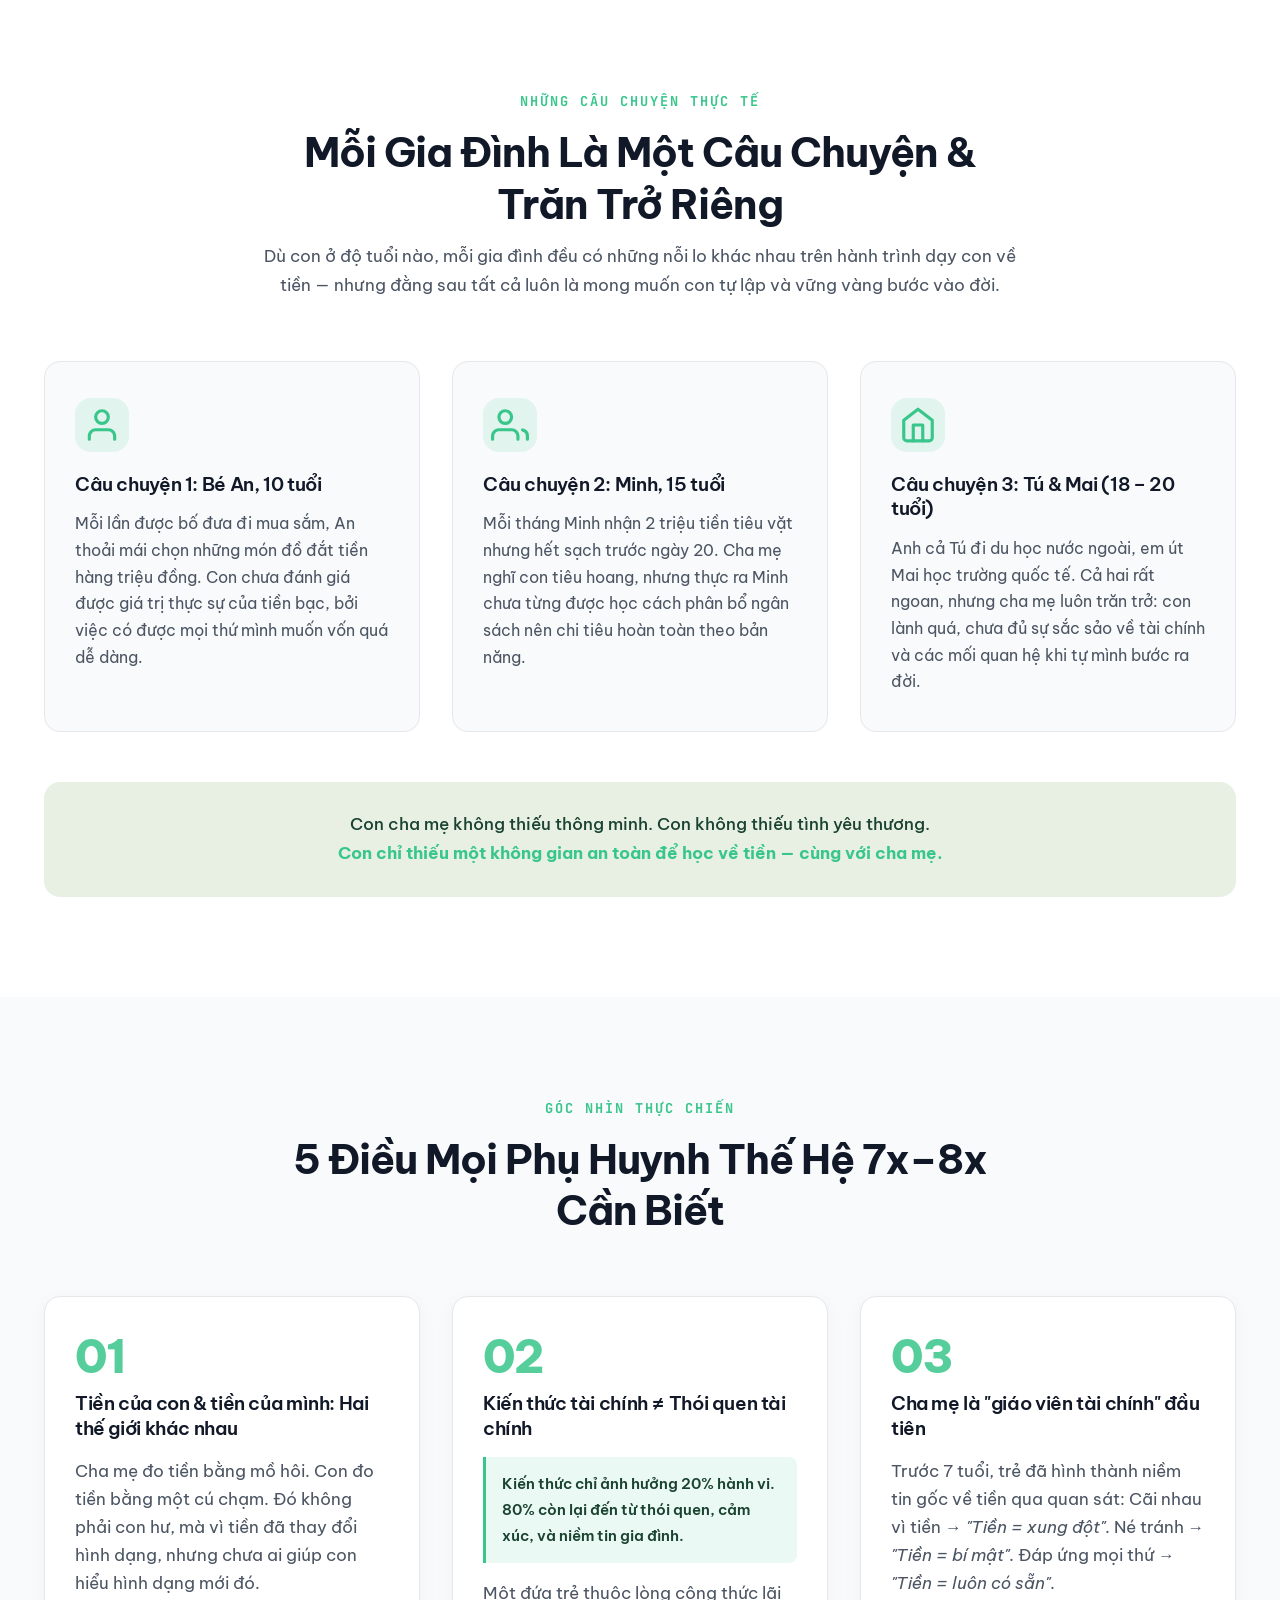
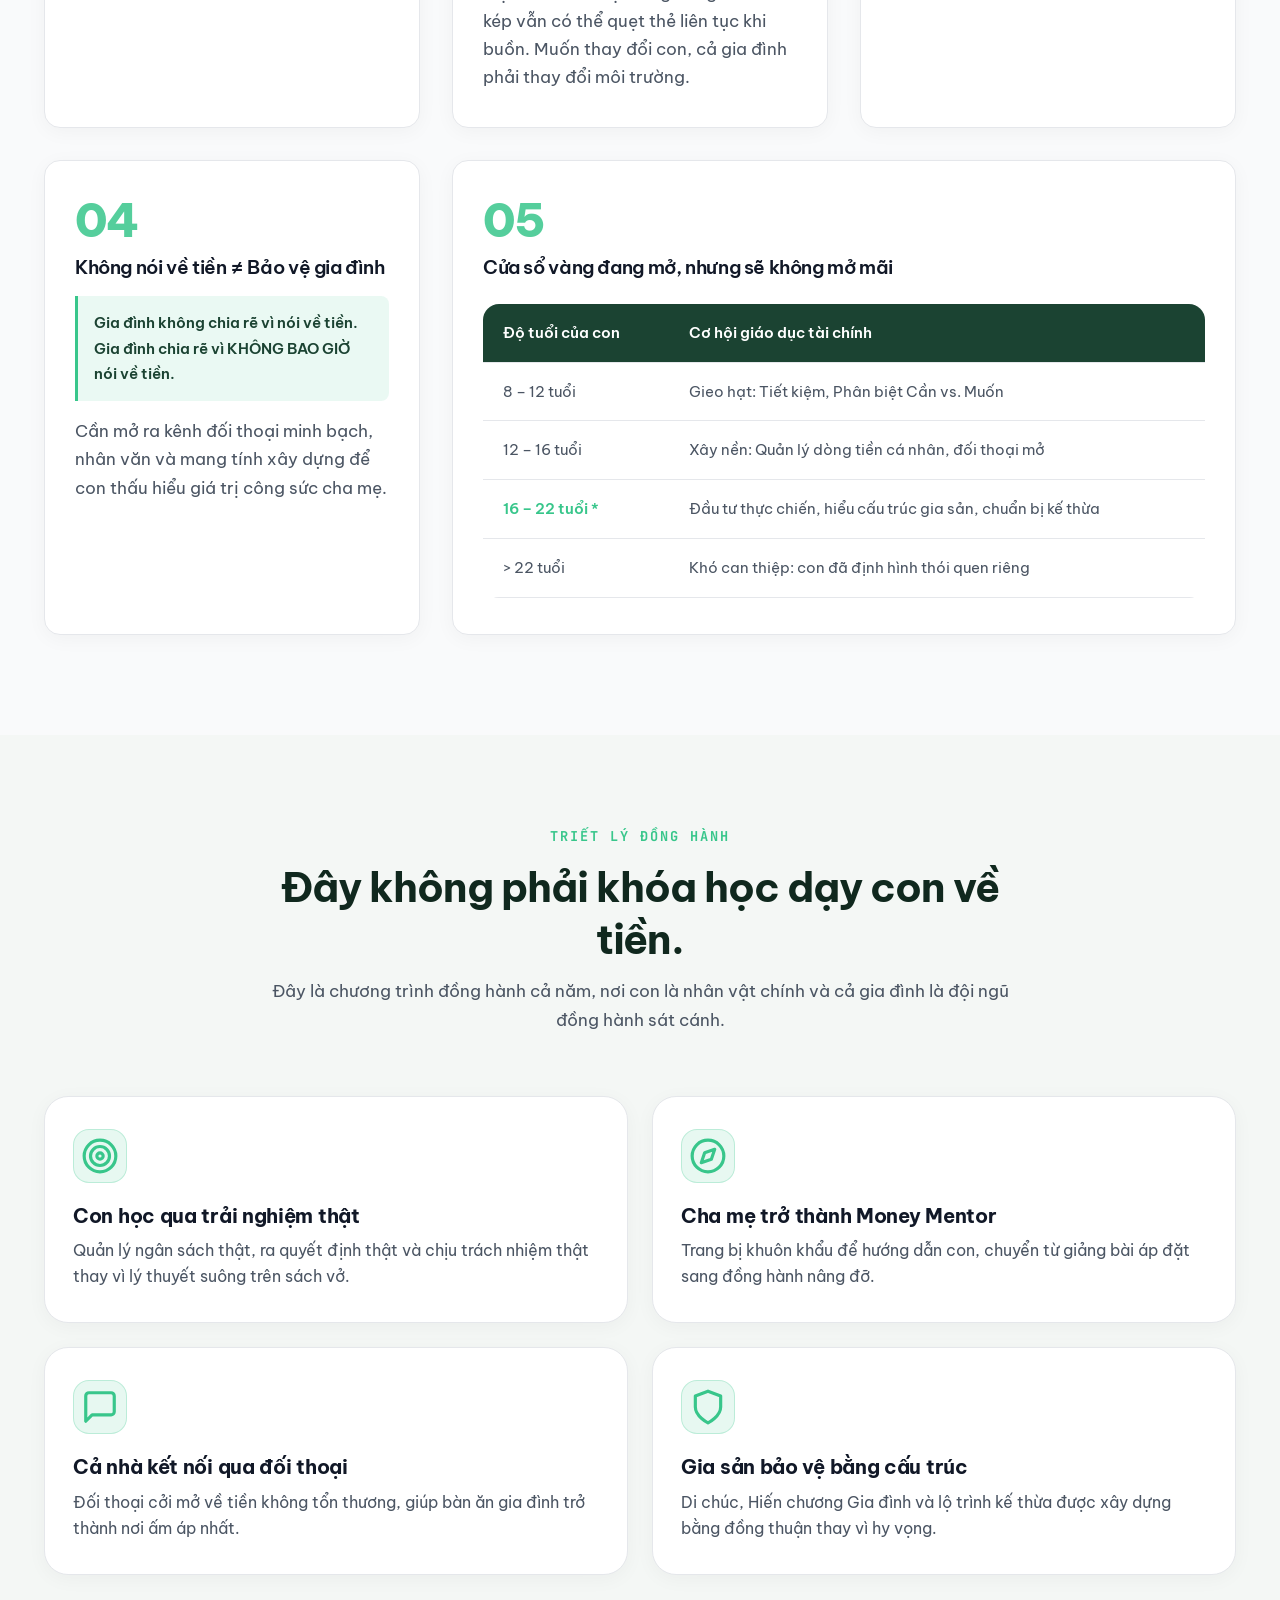
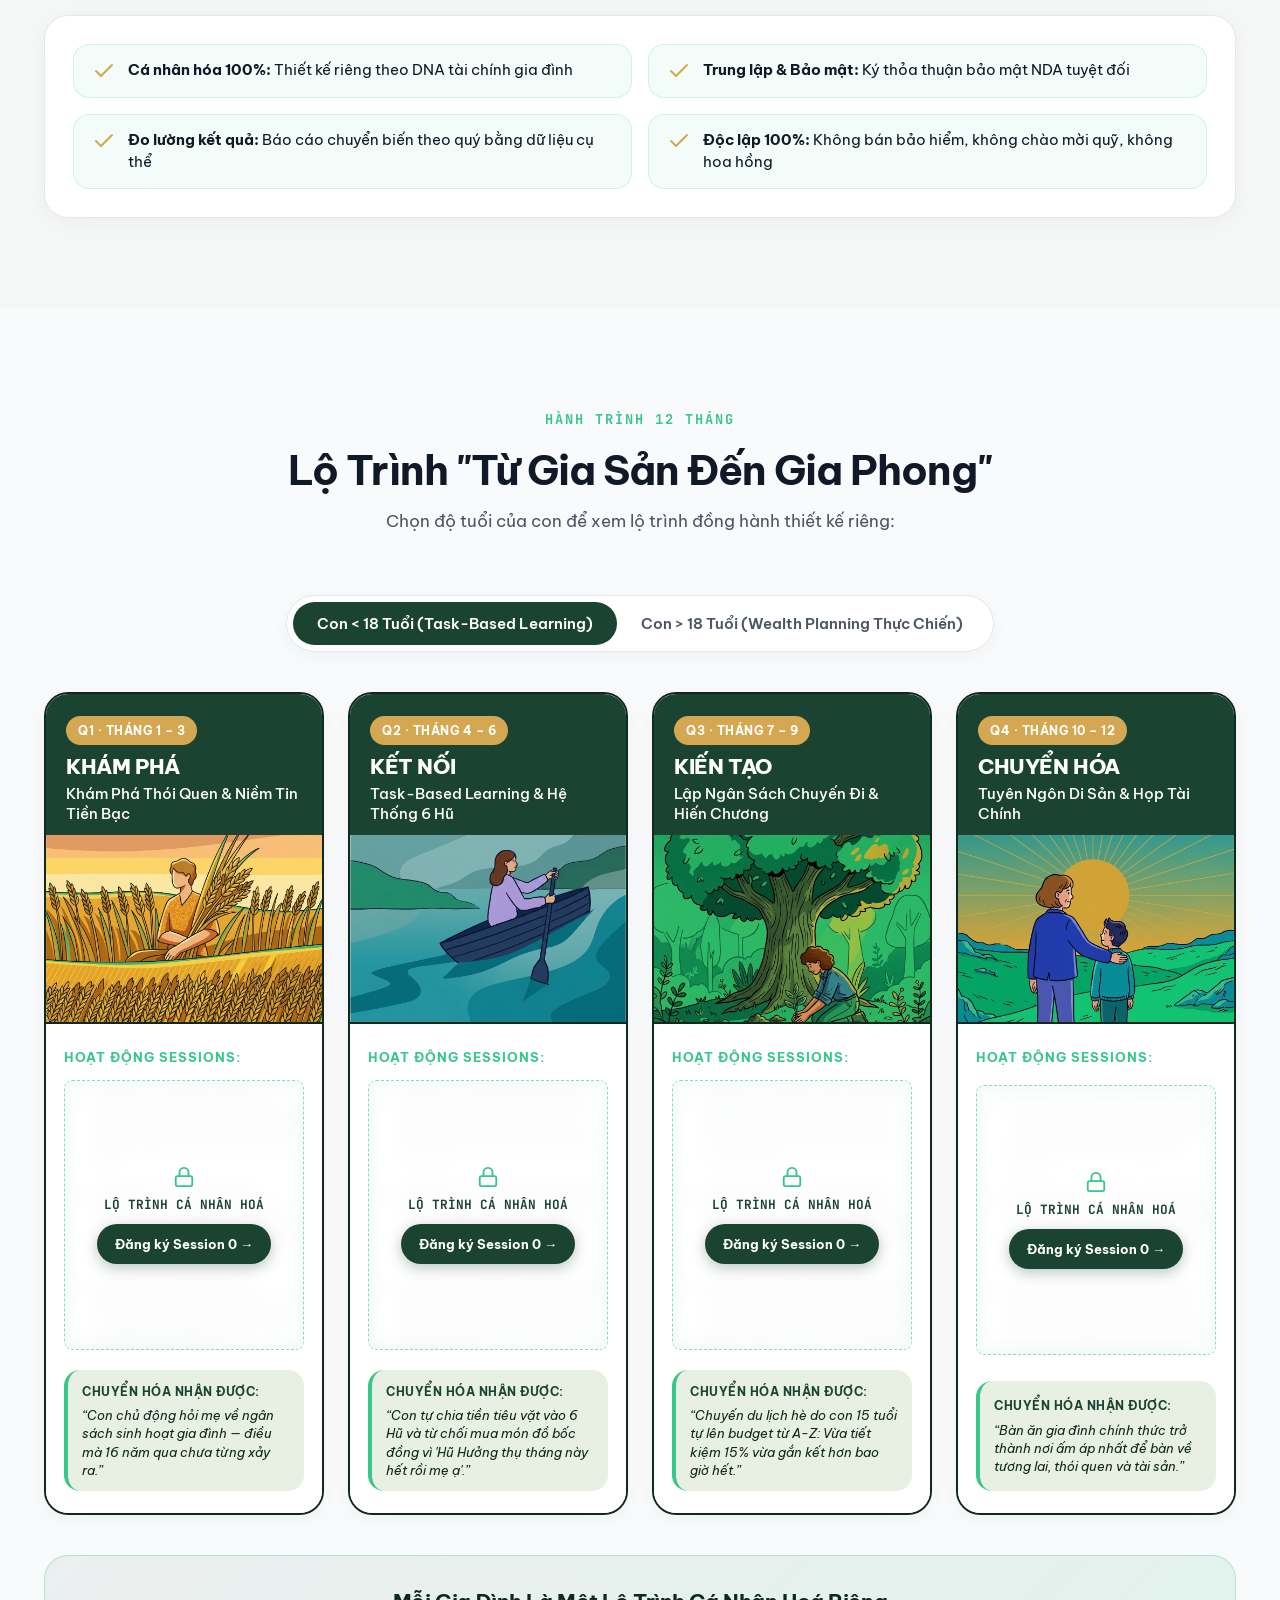
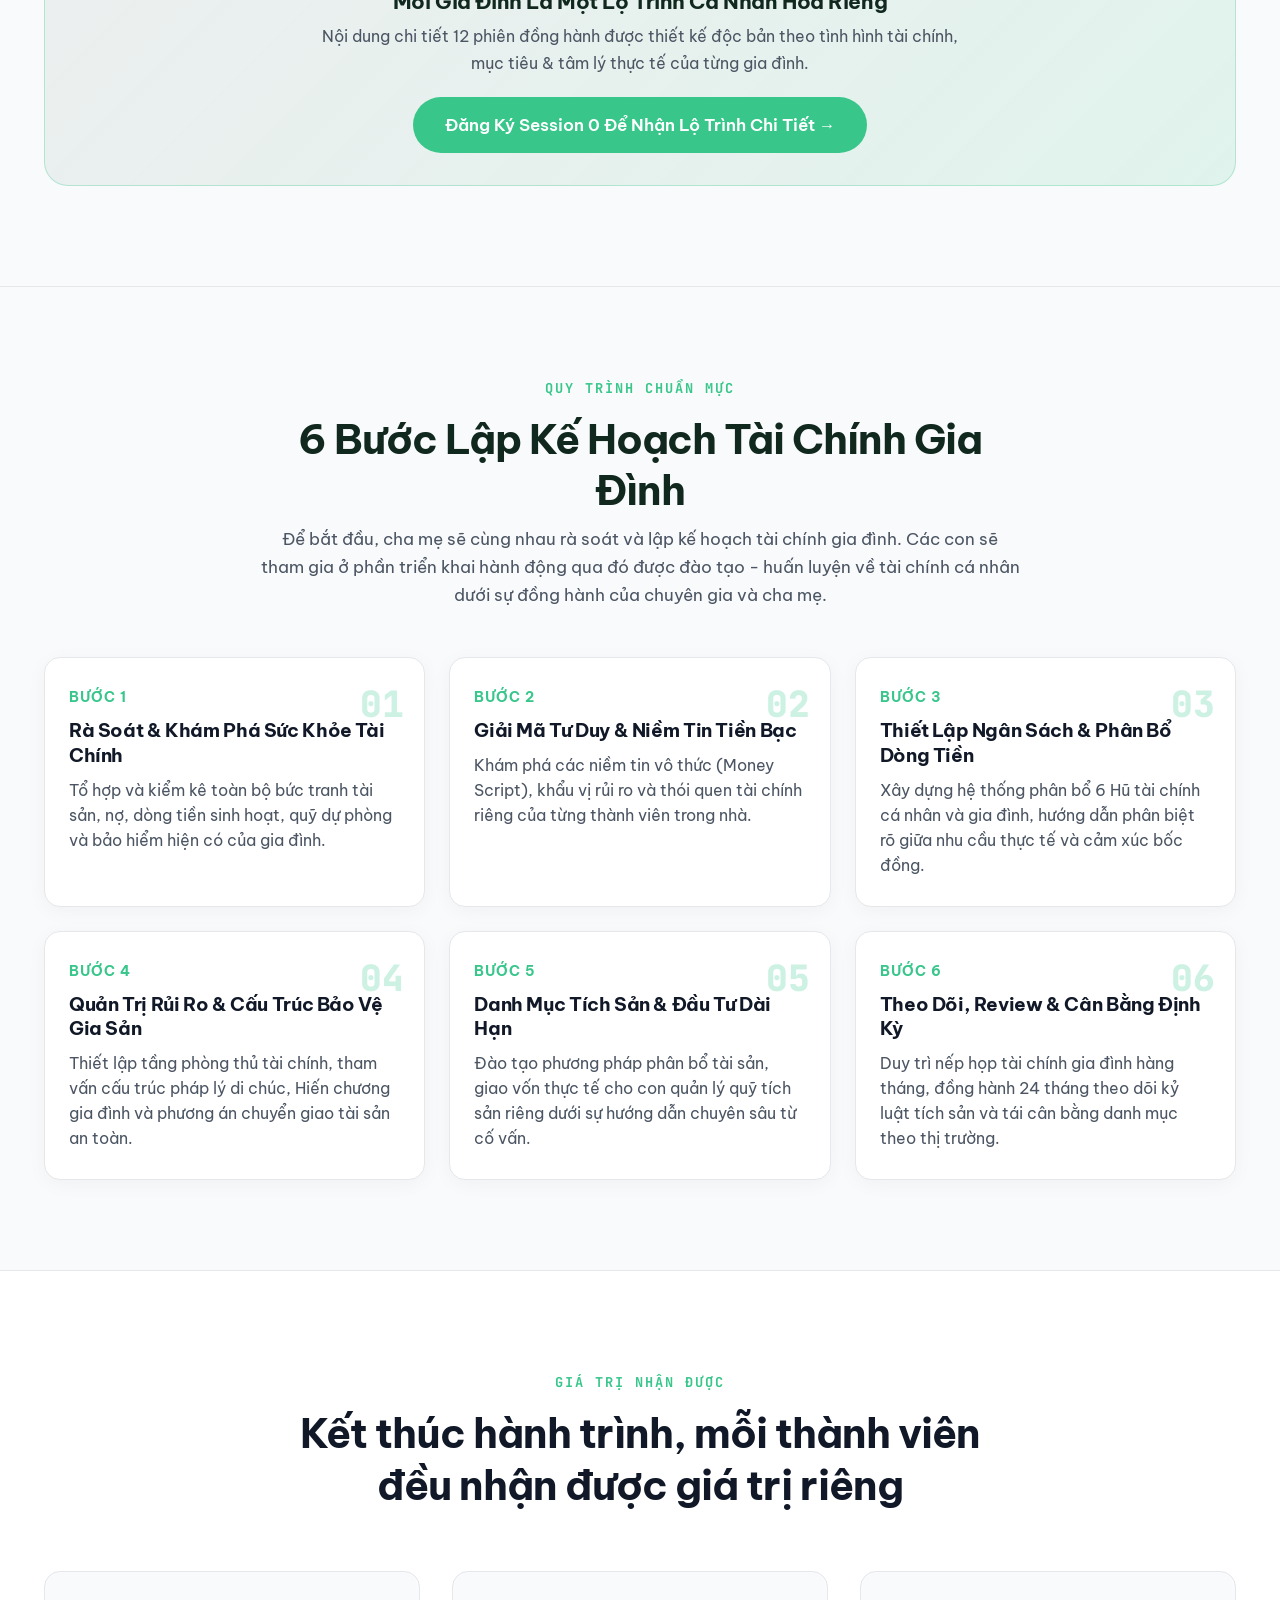
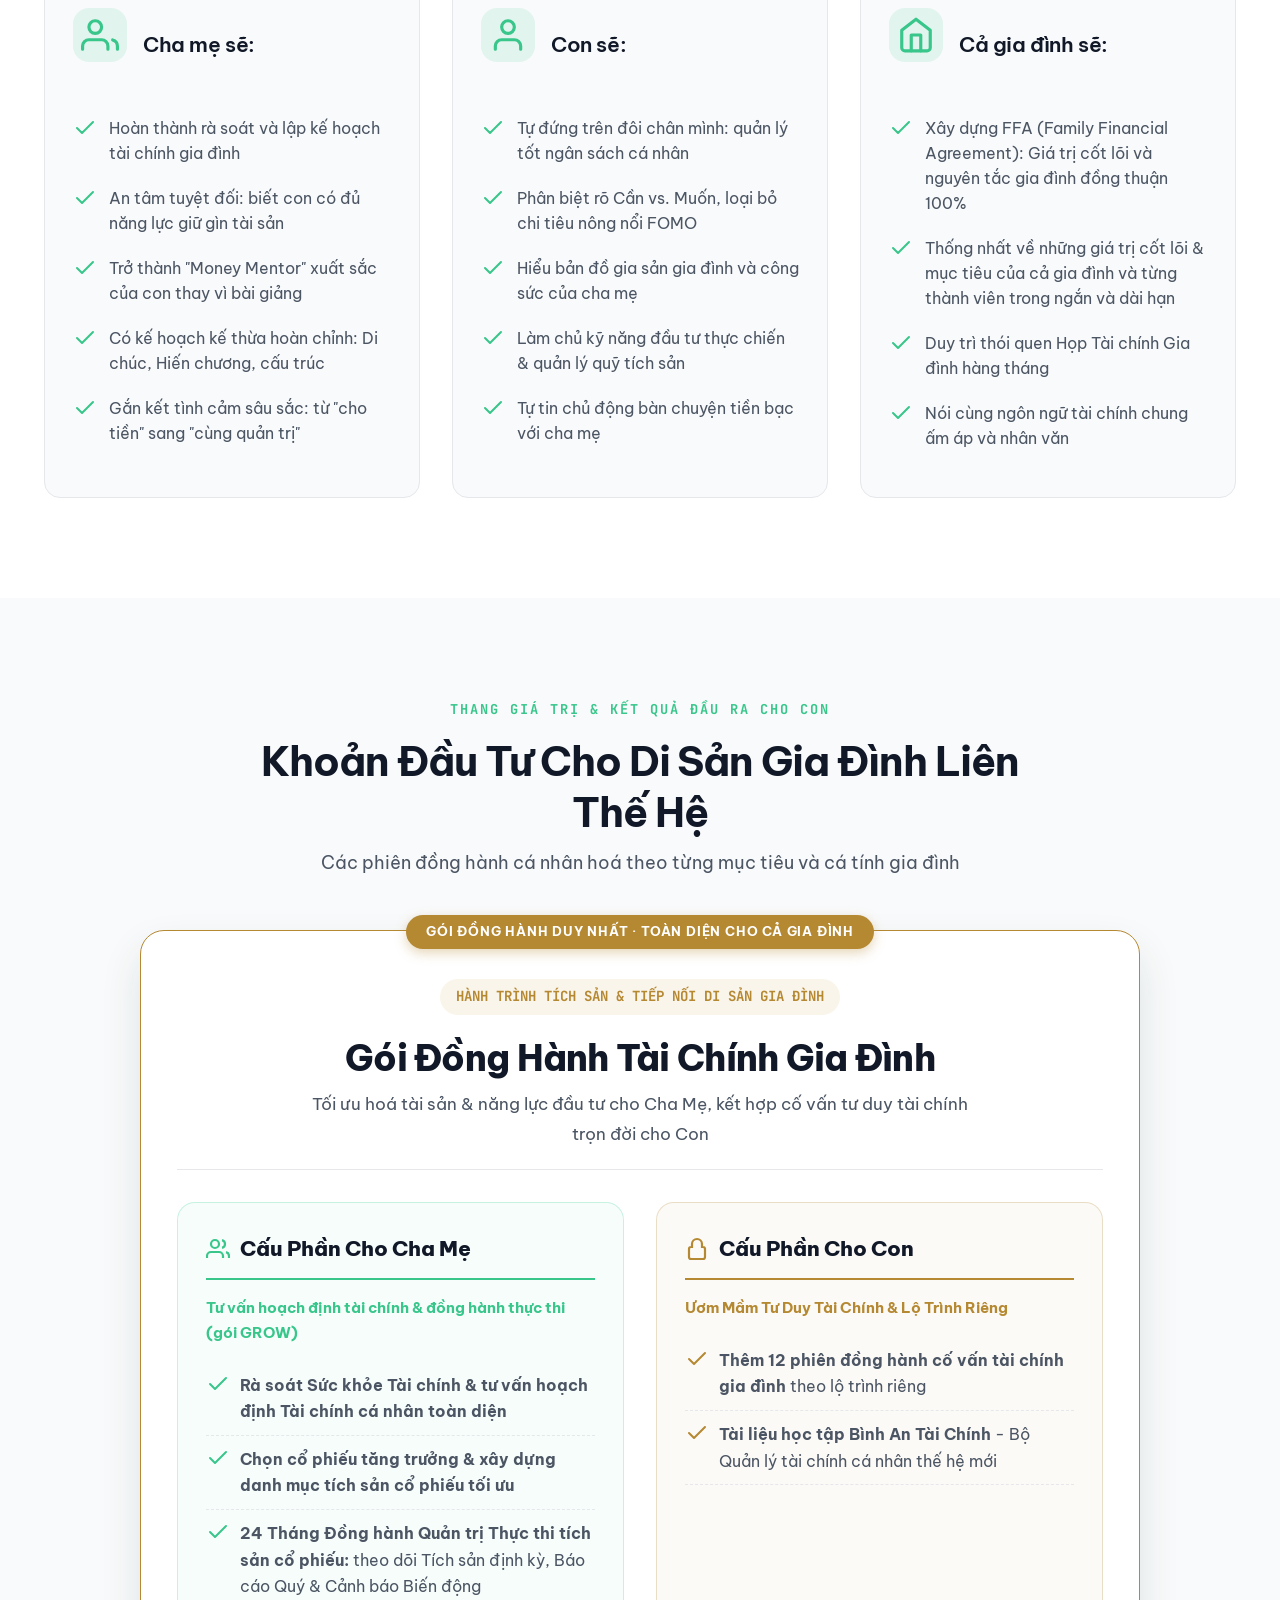
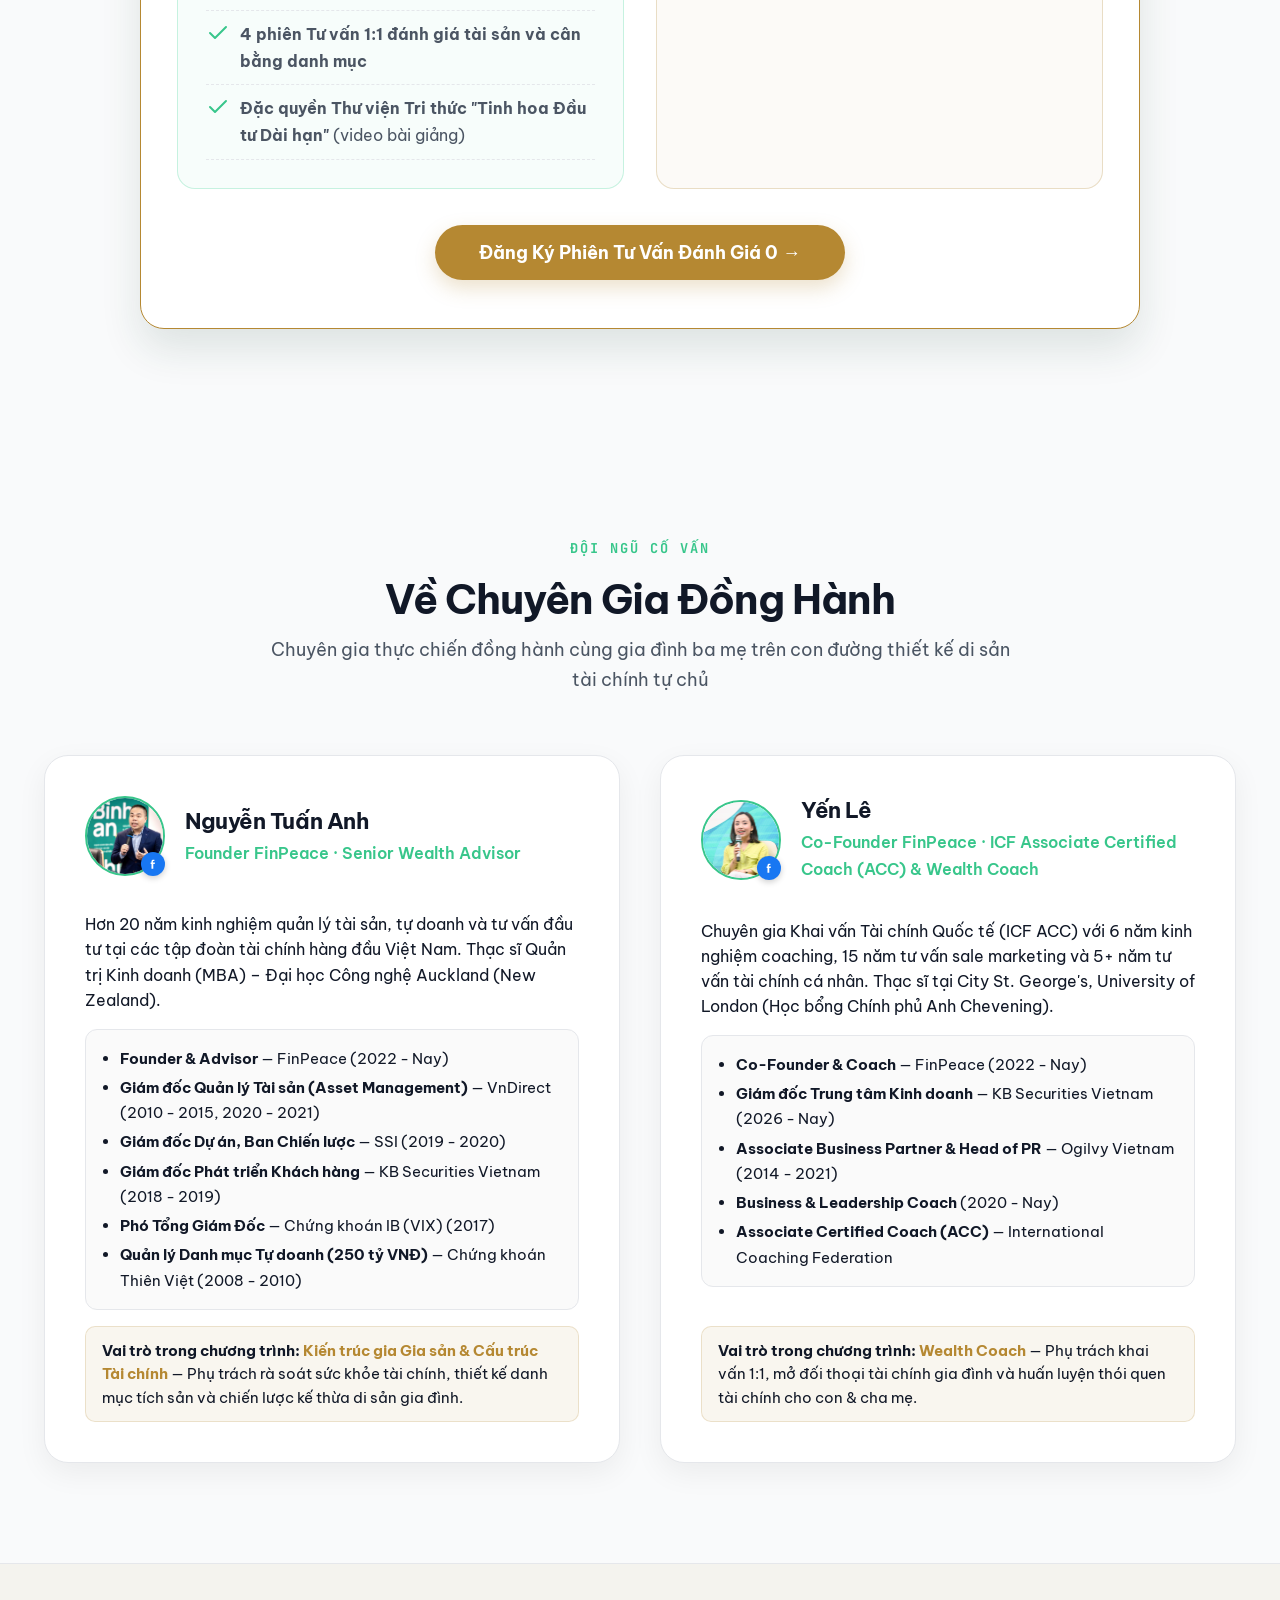
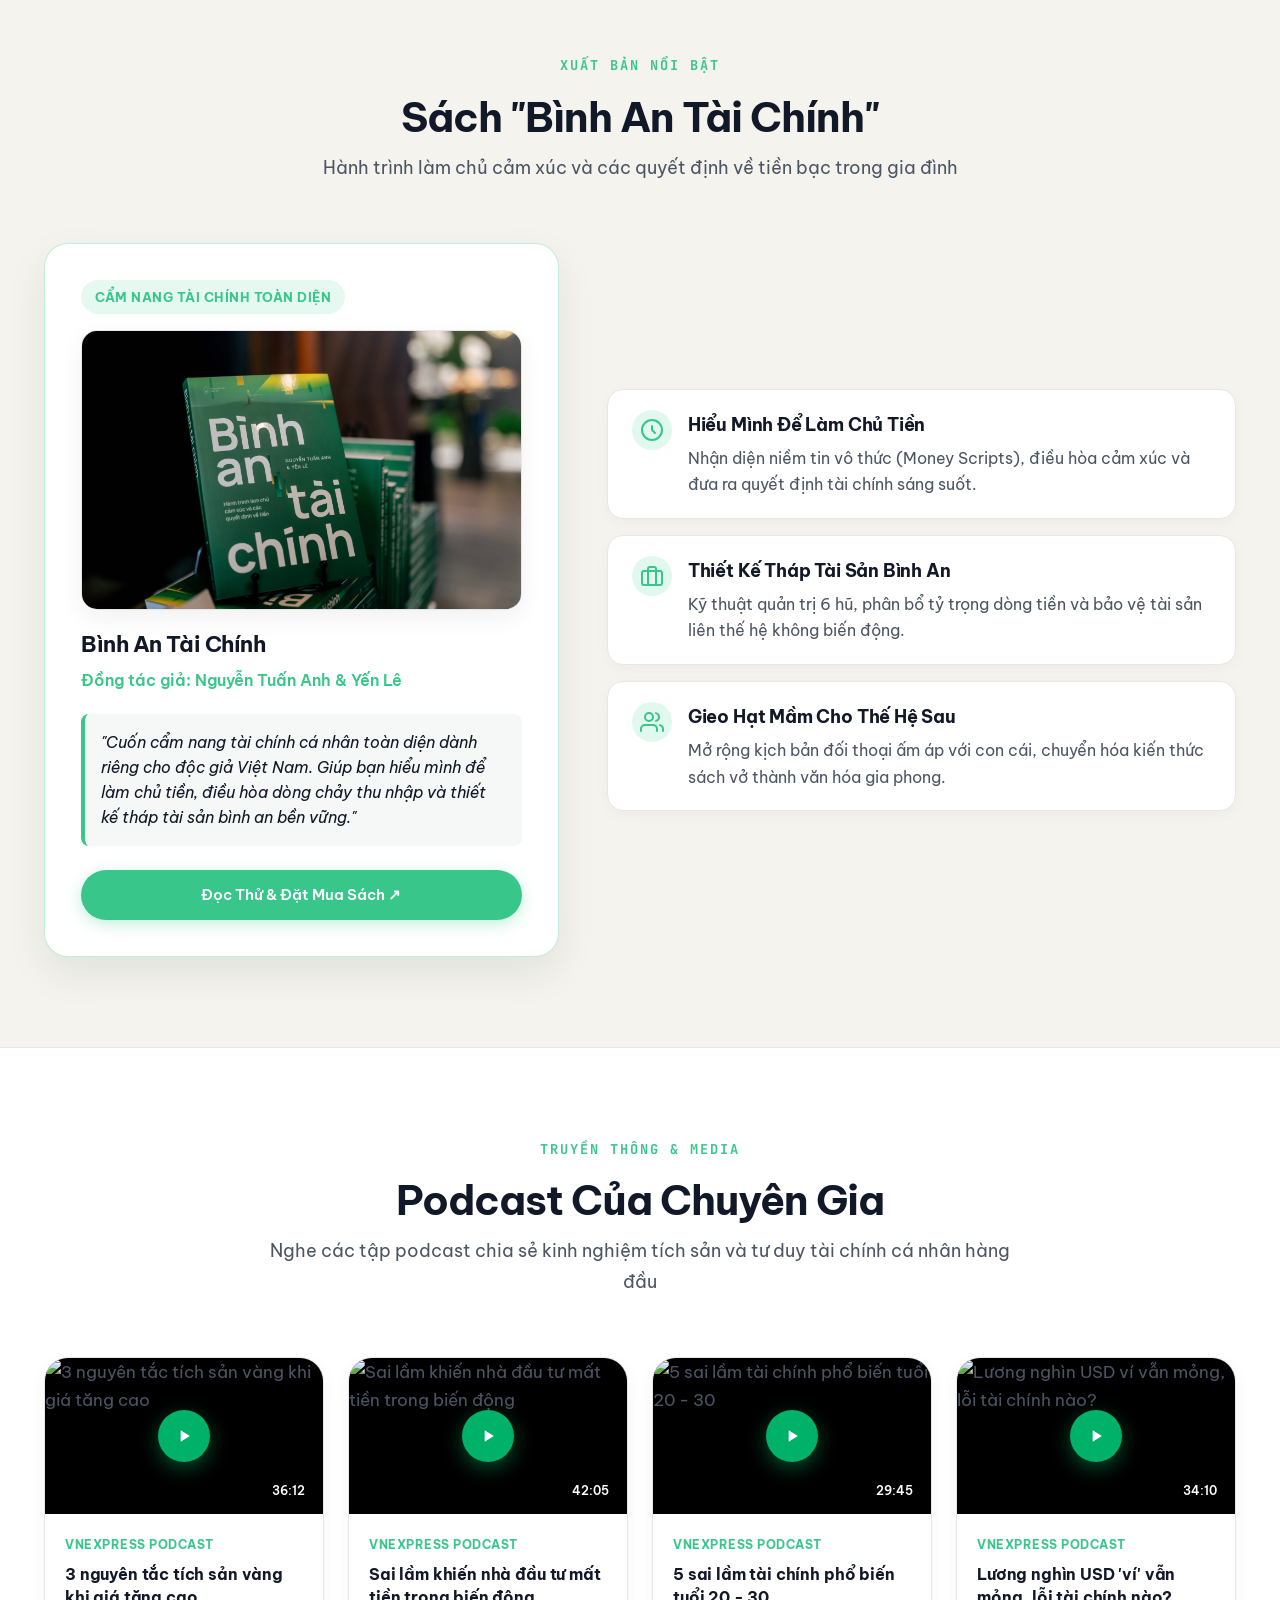
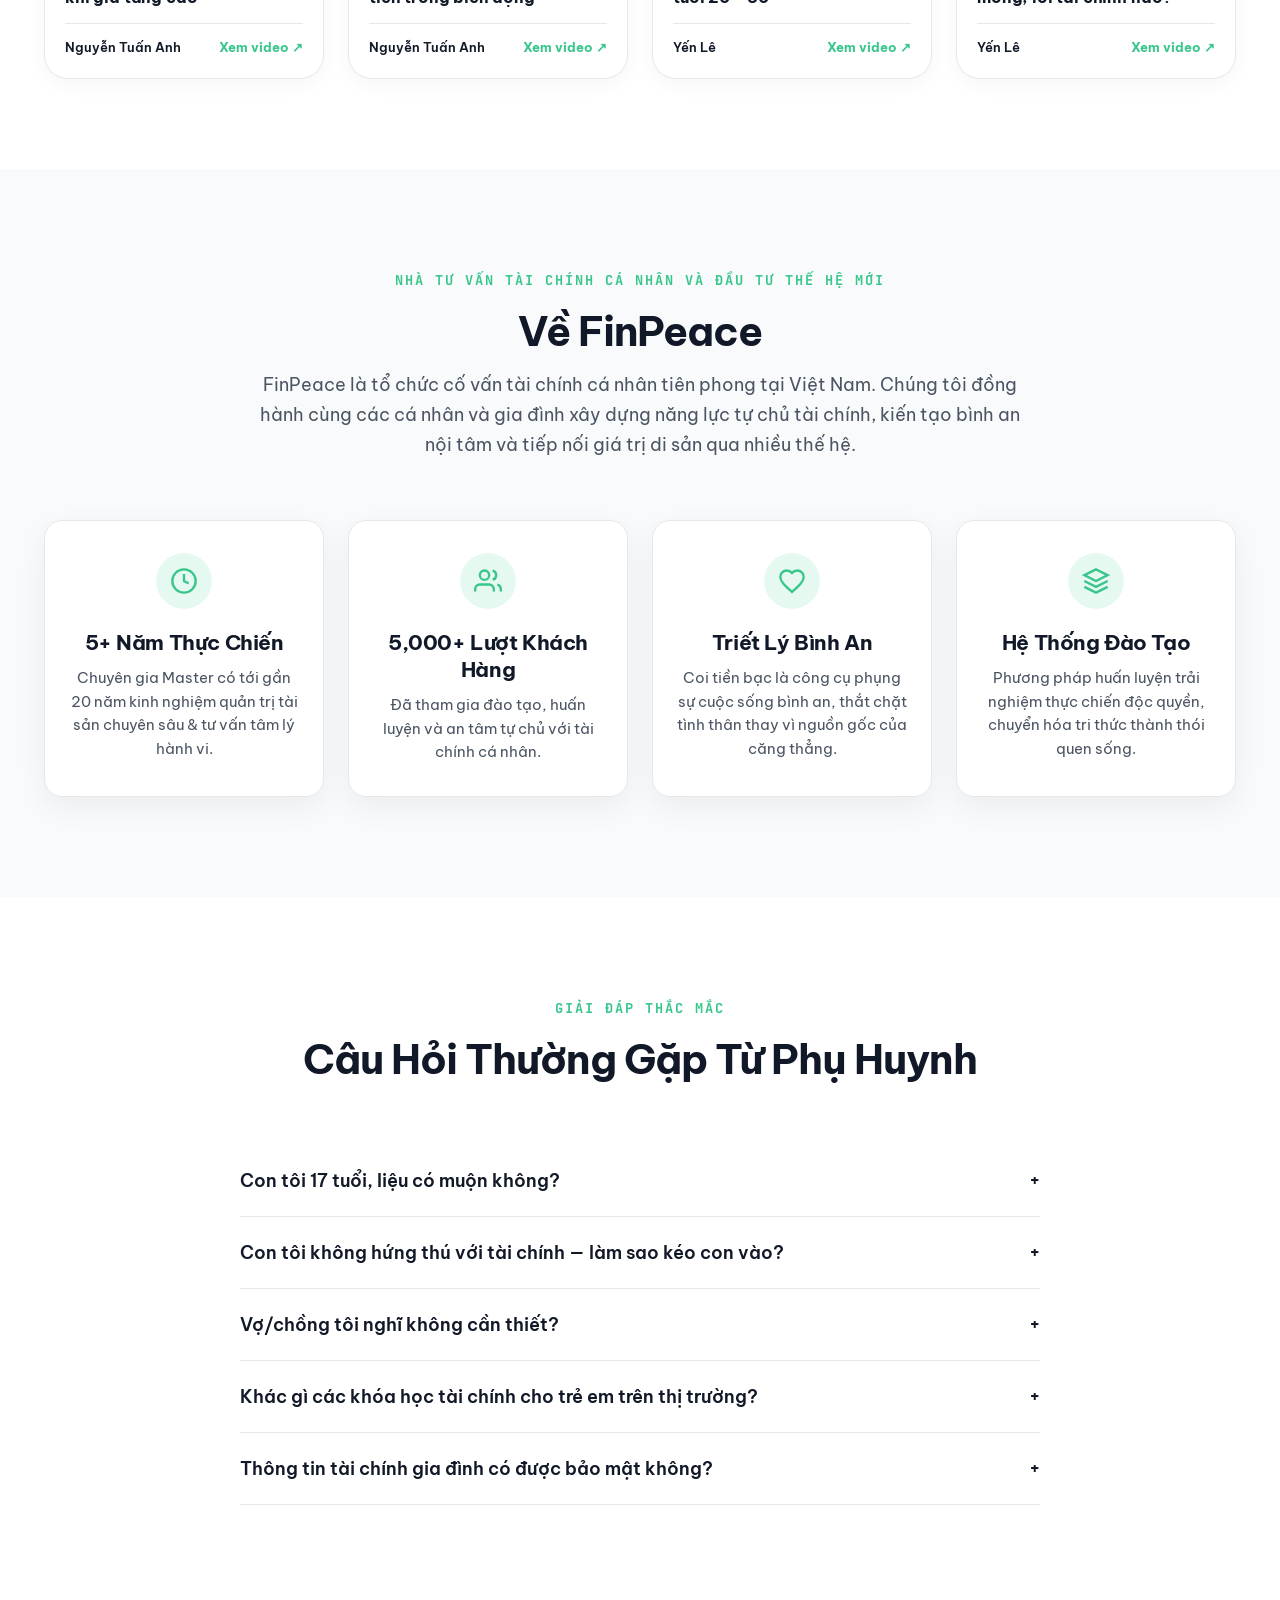
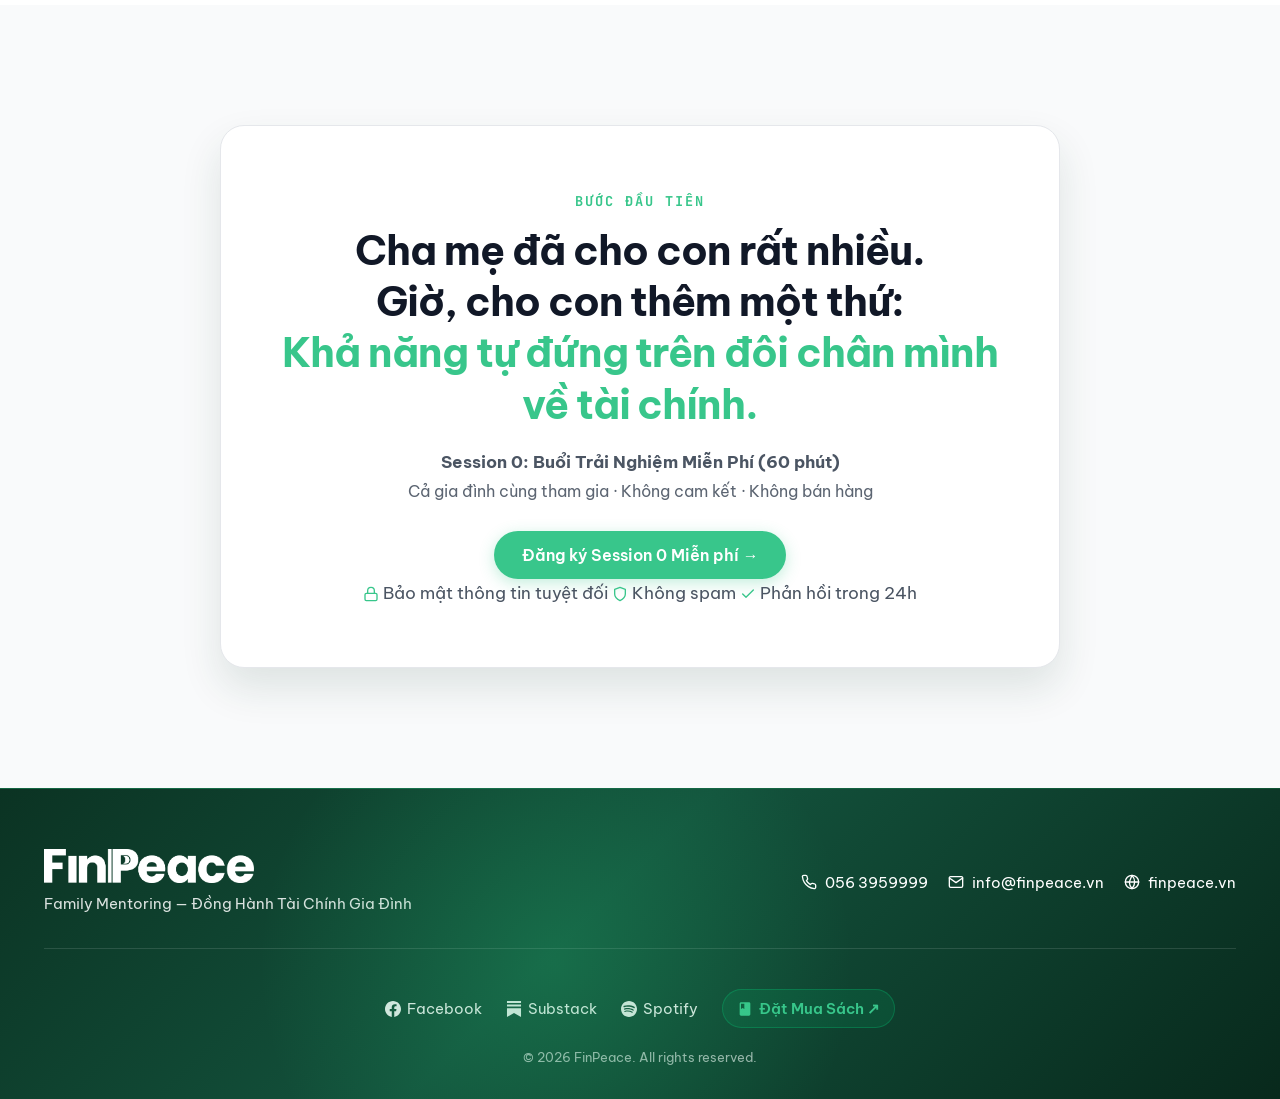
==== commit bb754943: "style(landing): add margin-top: auto to align role boxes horizontally across expert cards" ====
--- a/03-marketing/landing-page/index.html
+++ b/03-marketing/landing-page/index.html
@@ -529,7 +529,7 @@
               </ul>
             </div>
 
-            <div style="background: rgba(181, 136, 50, 0.08); border: 1px solid rgba(181, 136, 50, 0.2); padding: 12px 16px; border-radius: 10px; font-size: 0.92rem; color: var(--contrast-dark); line-height: 1.55;">
+            <div style="background: rgba(181, 136, 50, 0.08); border: 1px solid rgba(181, 136, 50, 0.2); padding: 12px 16px; border-radius: 10px; font-size: 0.92rem; color: var(--contrast-dark); line-height: 1.55; margin-top: auto;">
               <strong>Vai trò trong chương trình:</strong> <span style="color: #b58832; font-weight: 700;">Kiến trúc gia Gia sản & Cấu trúc Tài chính</span> — Phụ trách rà soát sức khỏe tài chính, thiết kế danh mục tích sản và chiến lược kế thừa di sản gia đình.
             </div>
           </div>
@@ -564,7 +564,7 @@
               </ul>
             </div>
 
-            <div style="background: rgba(181, 136, 50, 0.08); border: 1px solid rgba(181, 136, 50, 0.2); padding: 12px 16px; border-radius: 10px; font-size: 0.92rem; color: var(--contrast-dark); line-height: 1.55;">
+            <div style="background: rgba(181, 136, 50, 0.08); border: 1px solid rgba(181, 136, 50, 0.2); padding: 12px 16px; border-radius: 10px; font-size: 0.92rem; color: var(--contrast-dark); line-height: 1.55; margin-top: auto;">
               <strong>Vai trò trong chương trình:</strong> <span style="color: #b58832; font-weight: 700;">Wealth Coach</span> — Phụ trách khai vấn 1:1, mở đối thoại tài chính gia đình và huấn luyện thói quen tài chính cho con & cha mẹ.
             </div>
           </div>
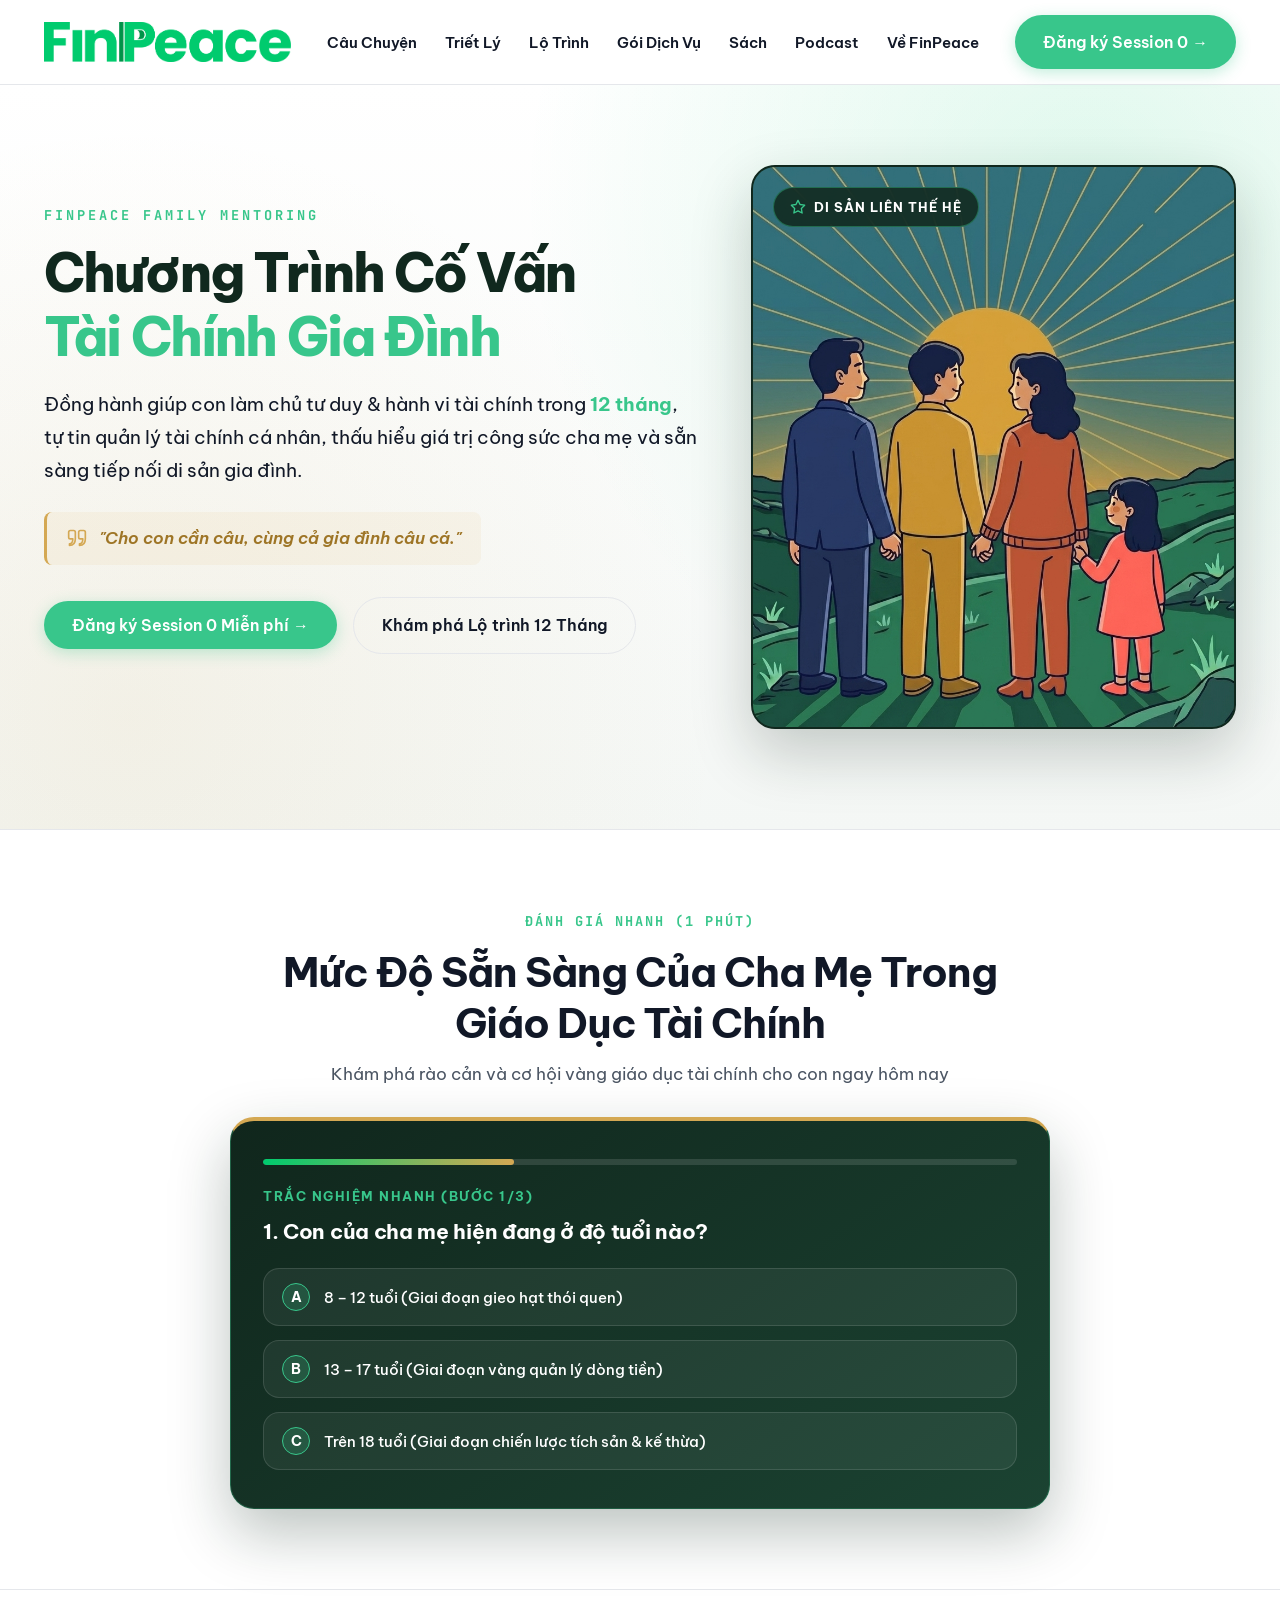
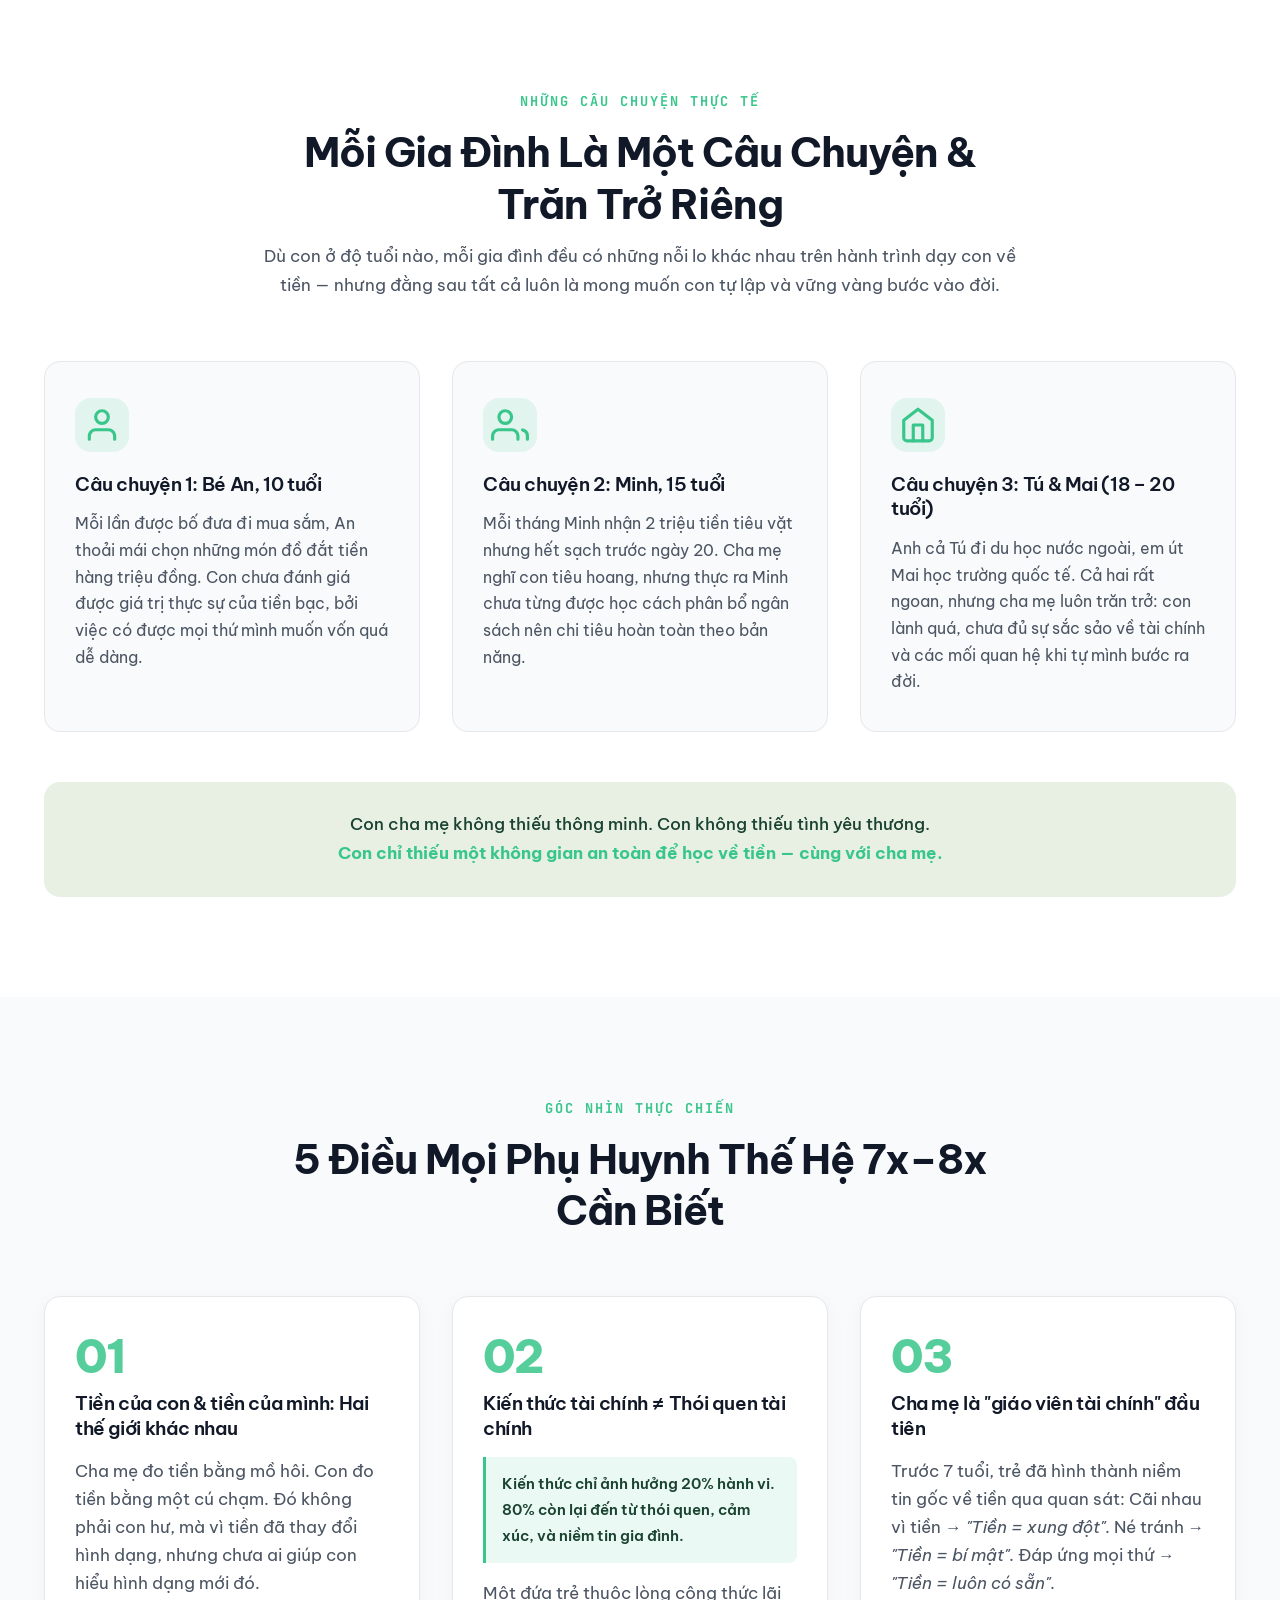
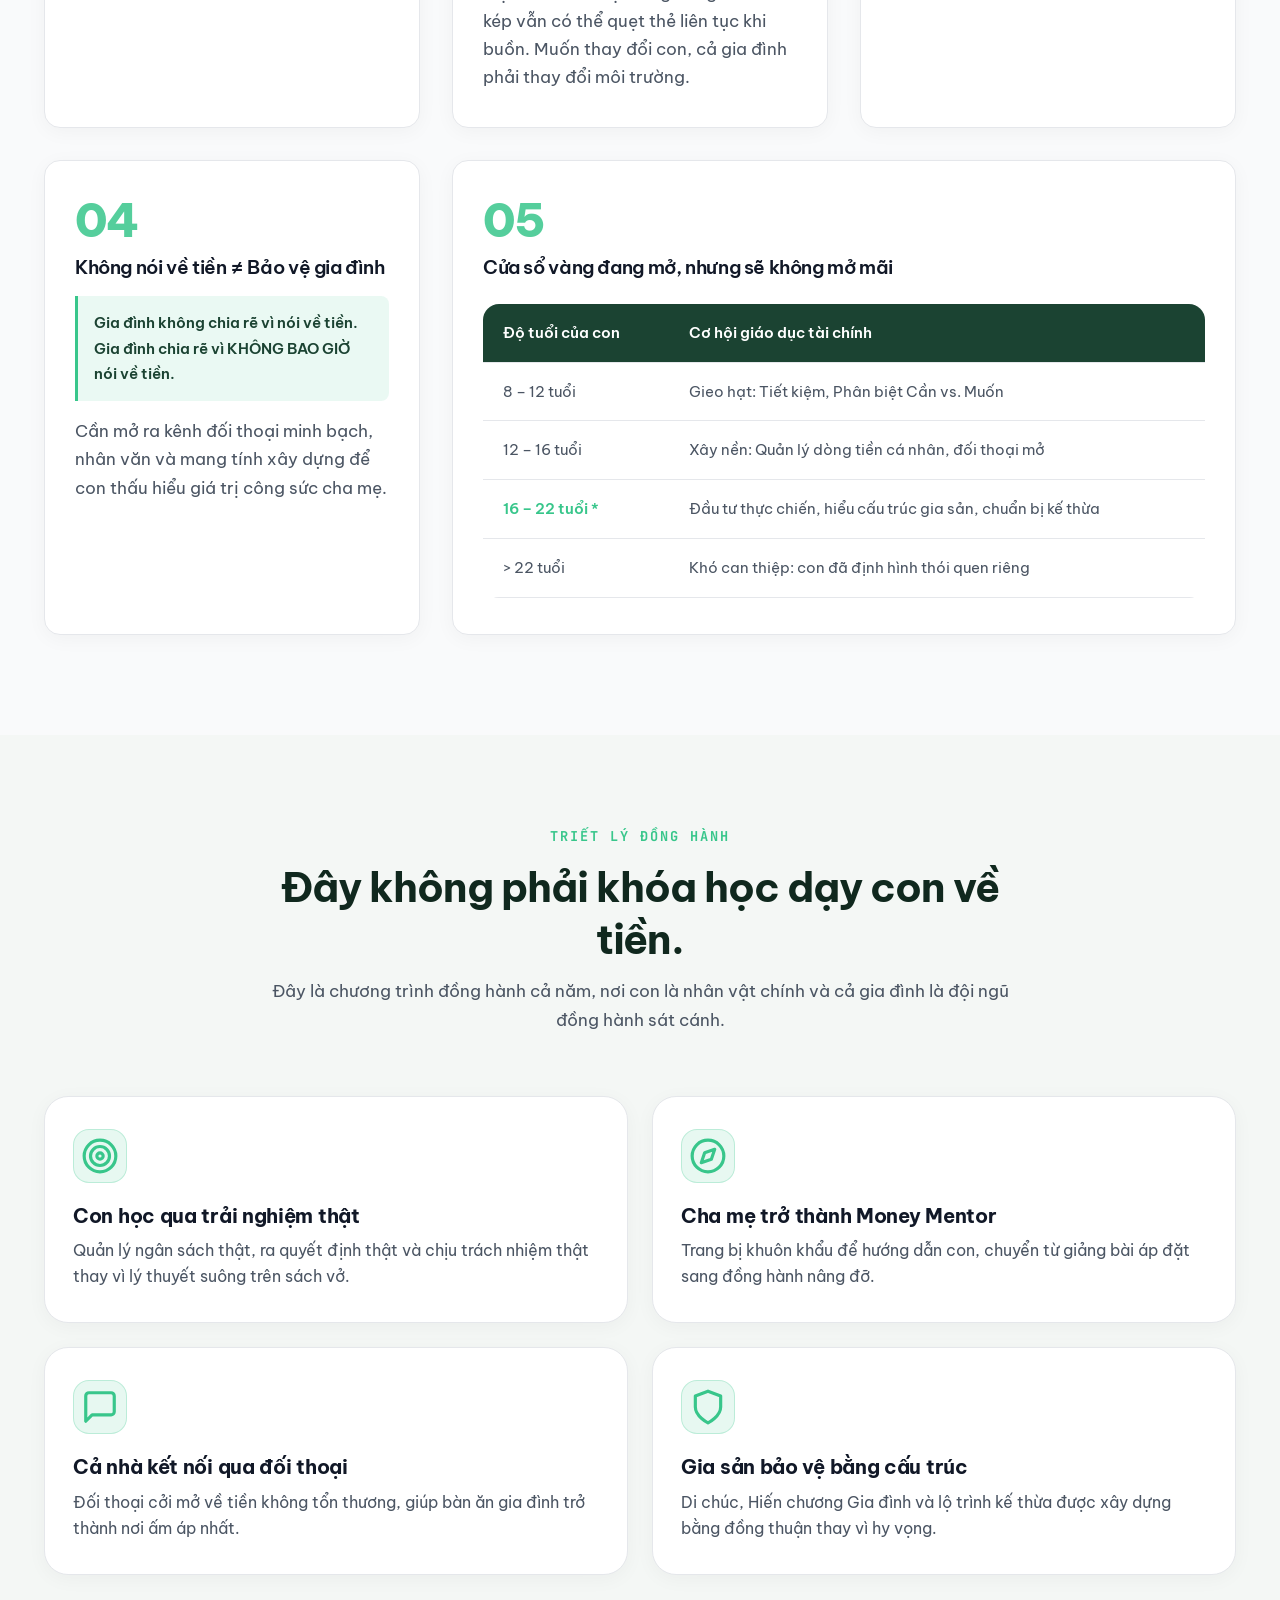
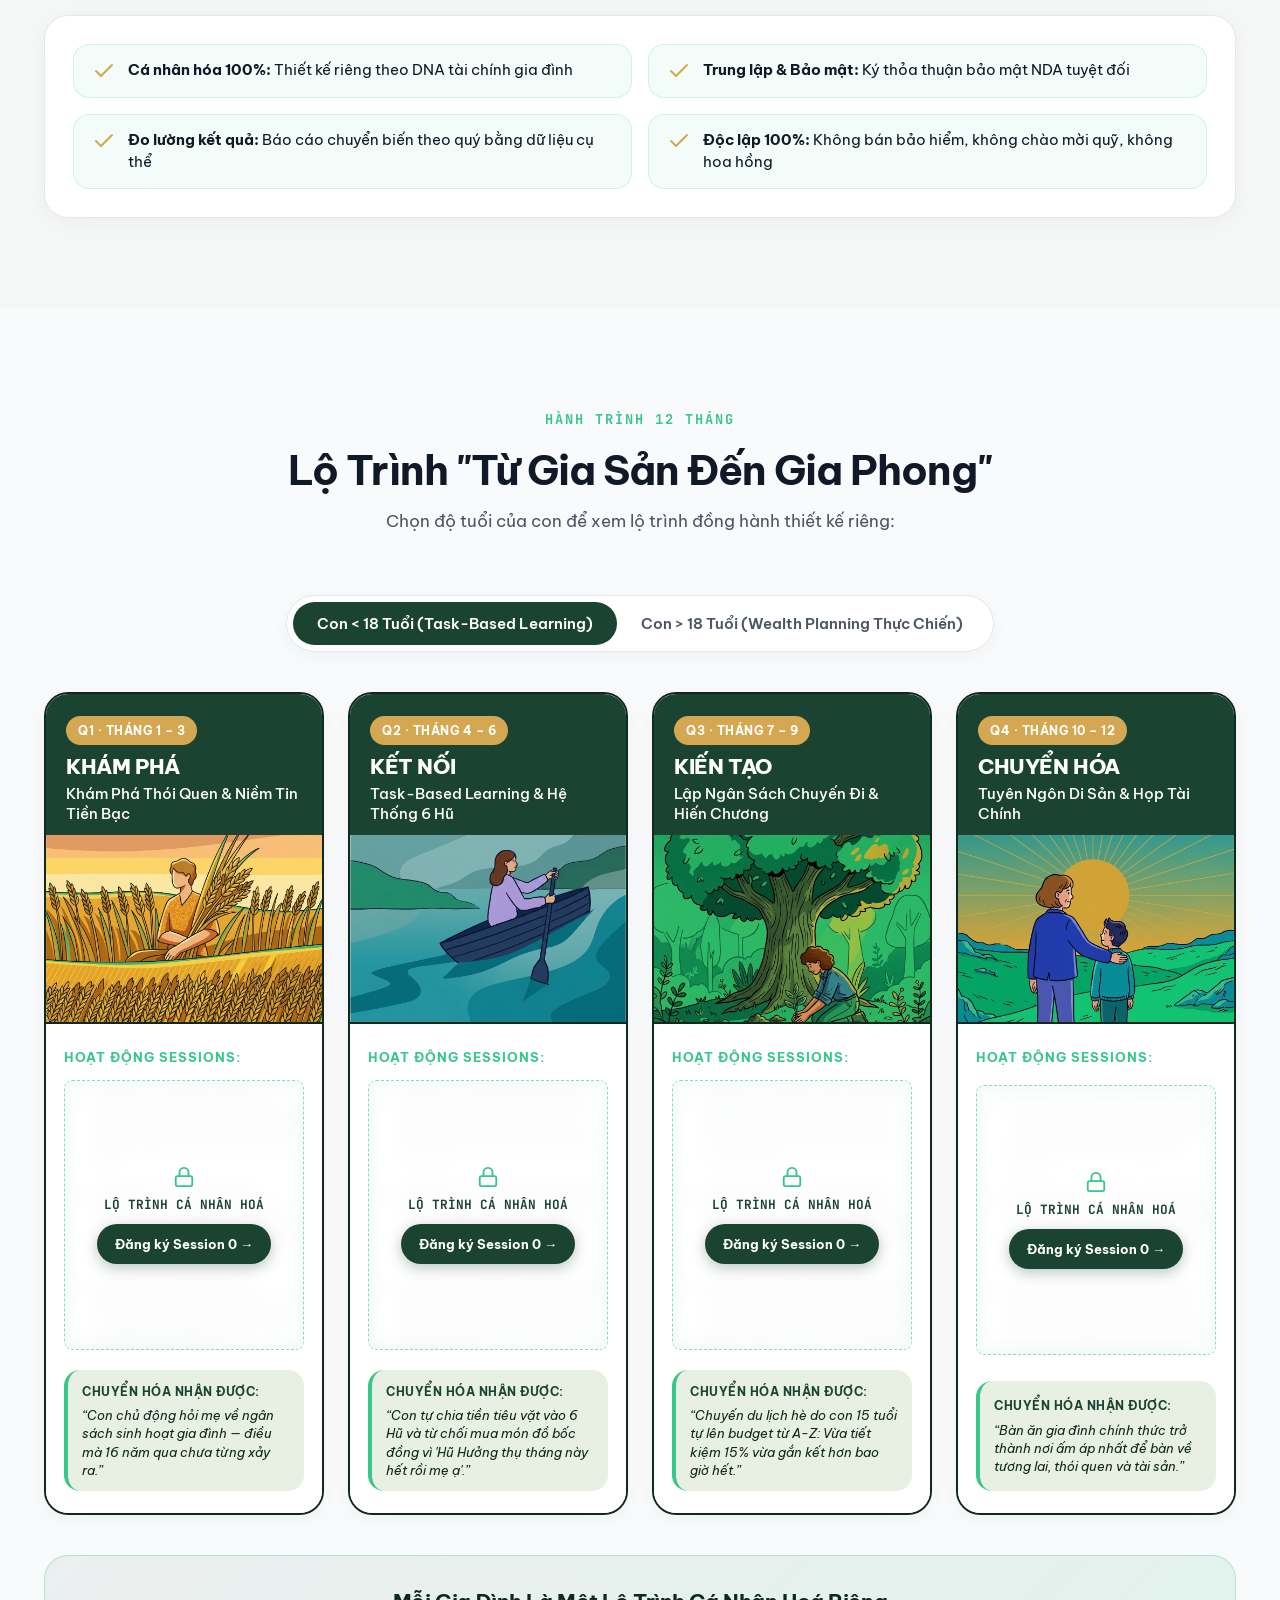
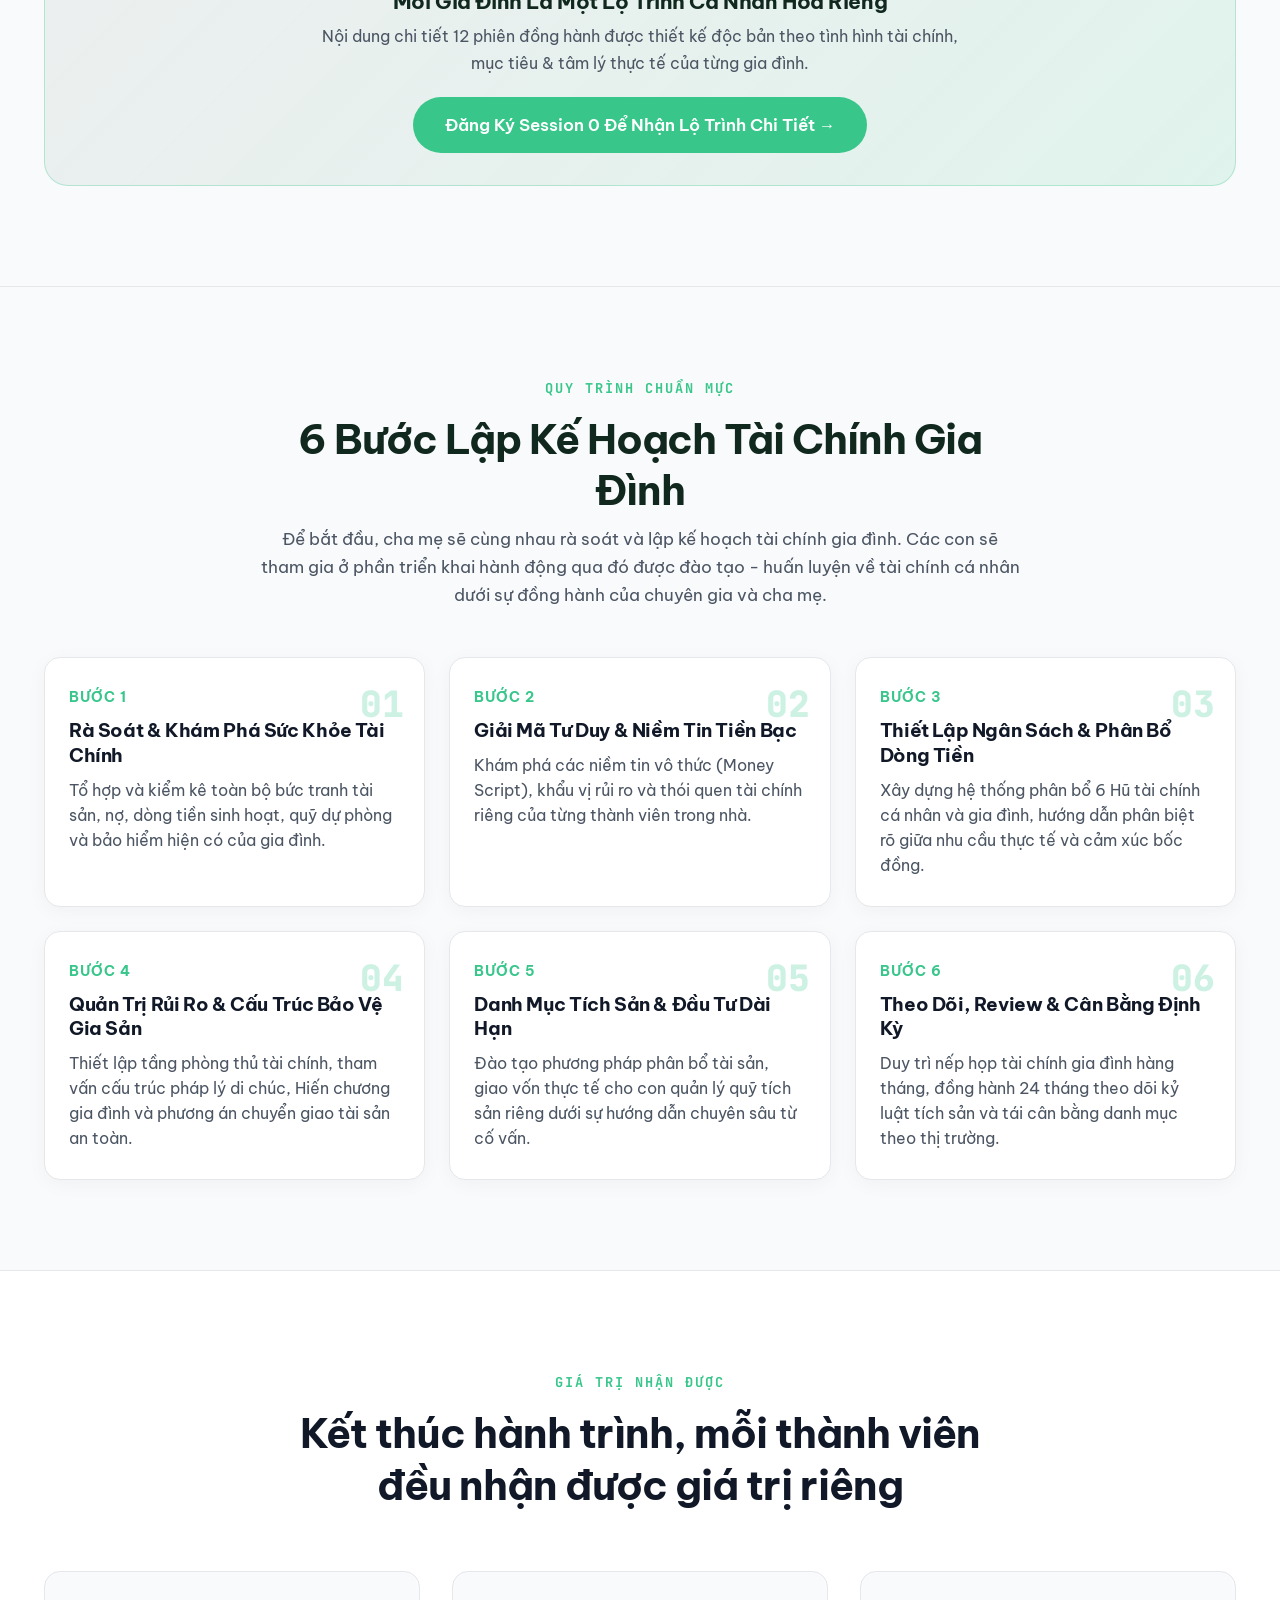
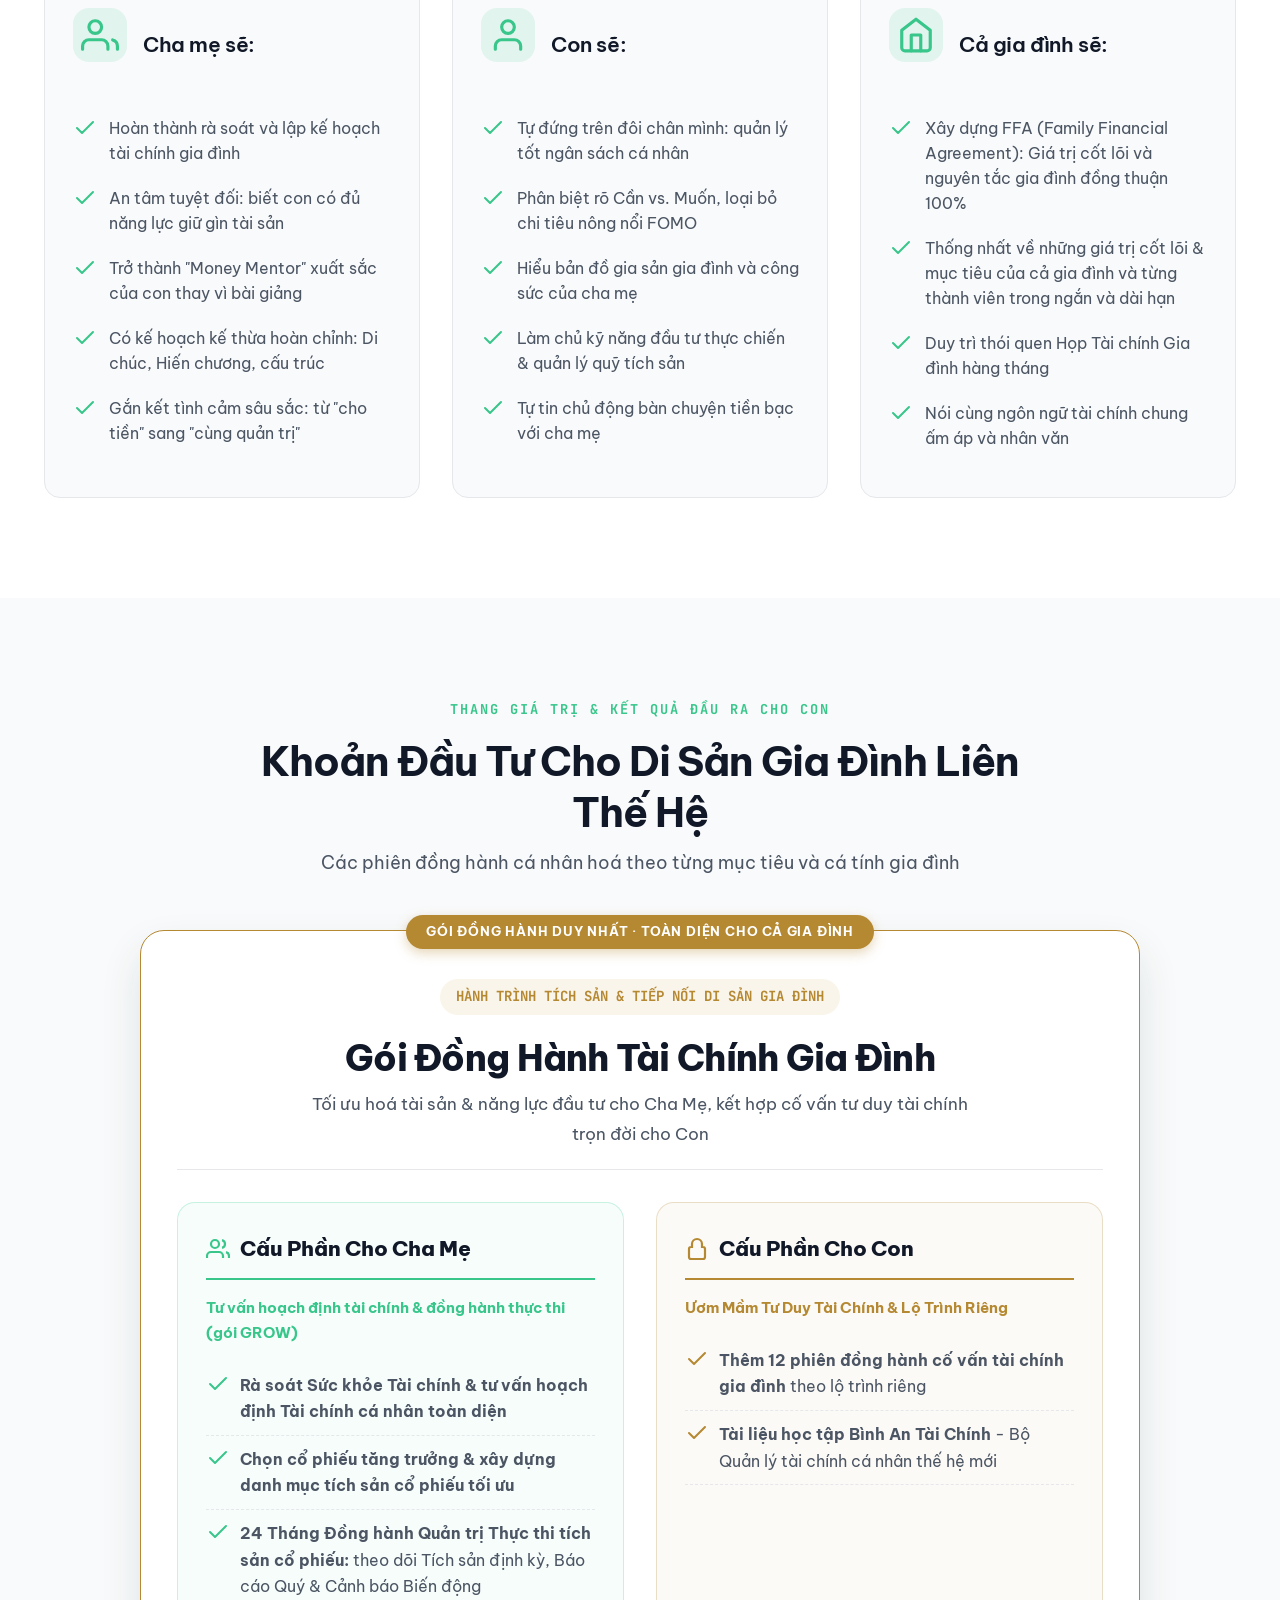
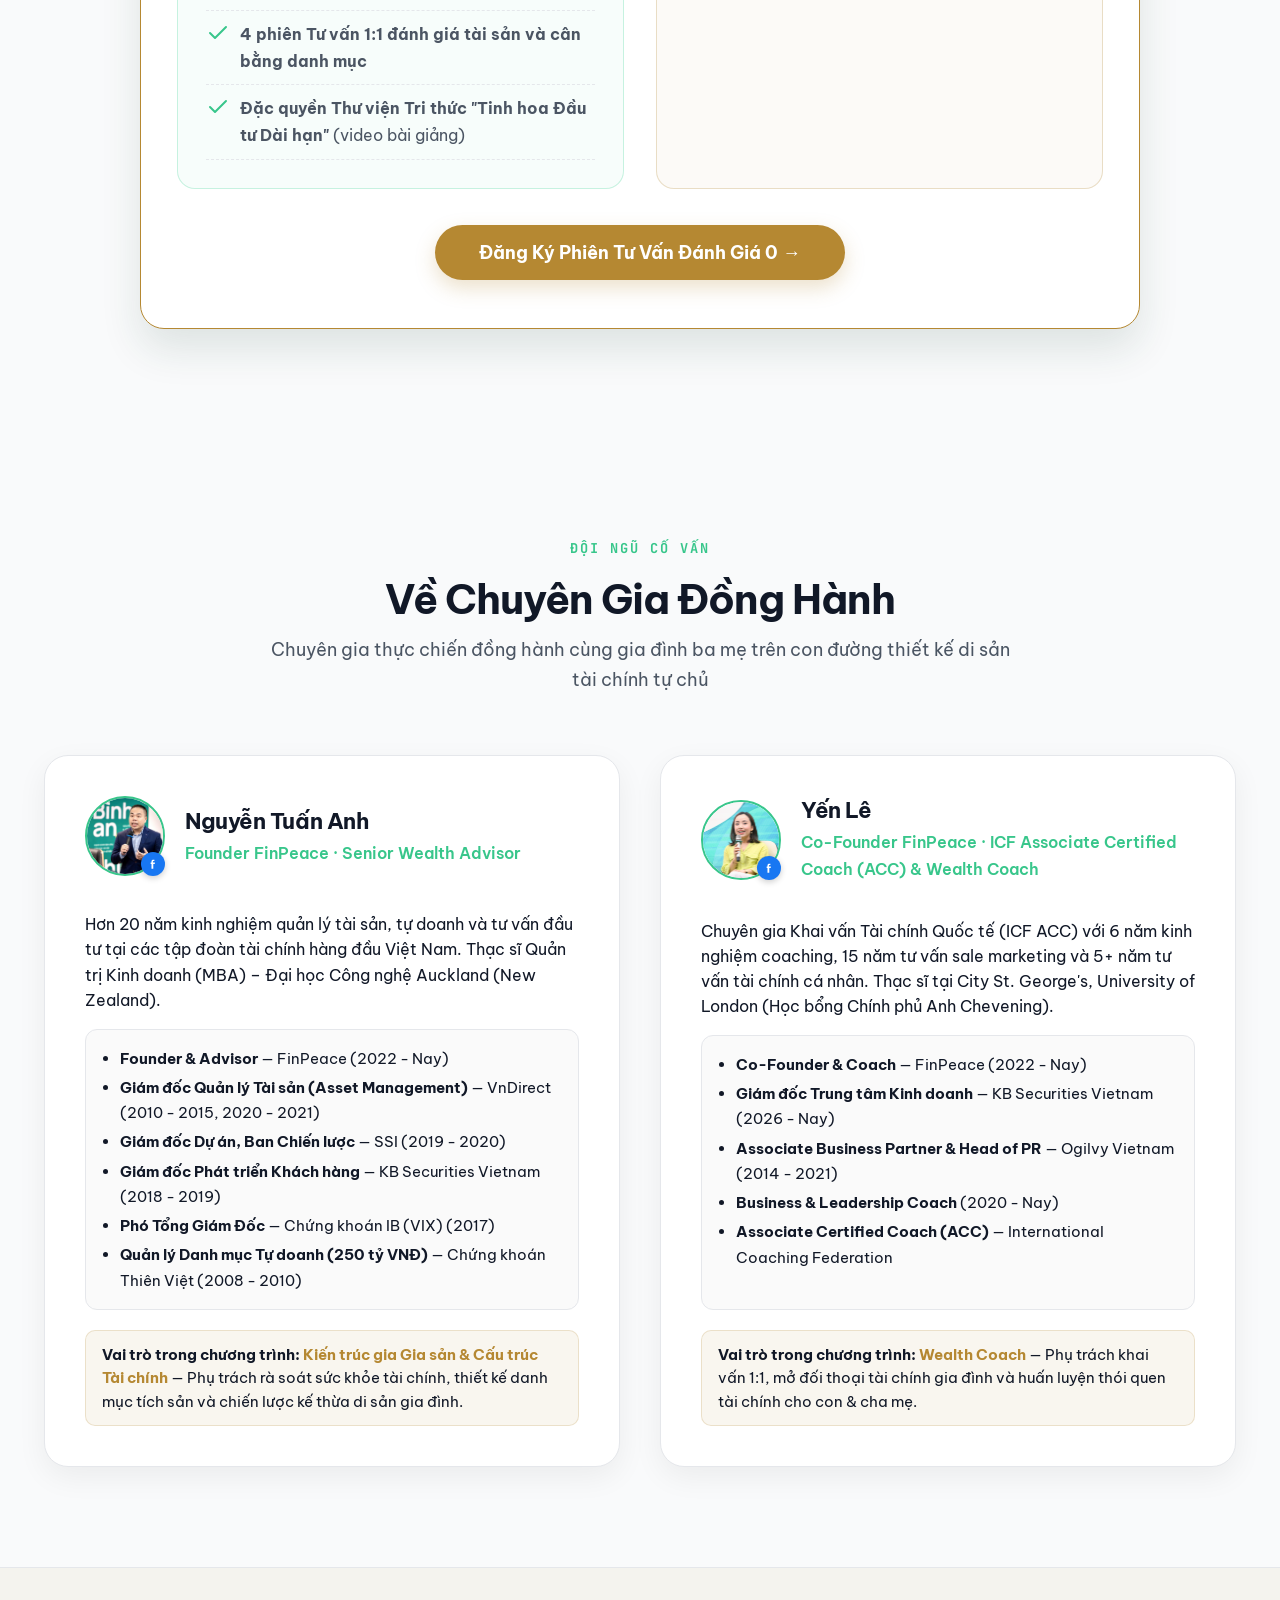
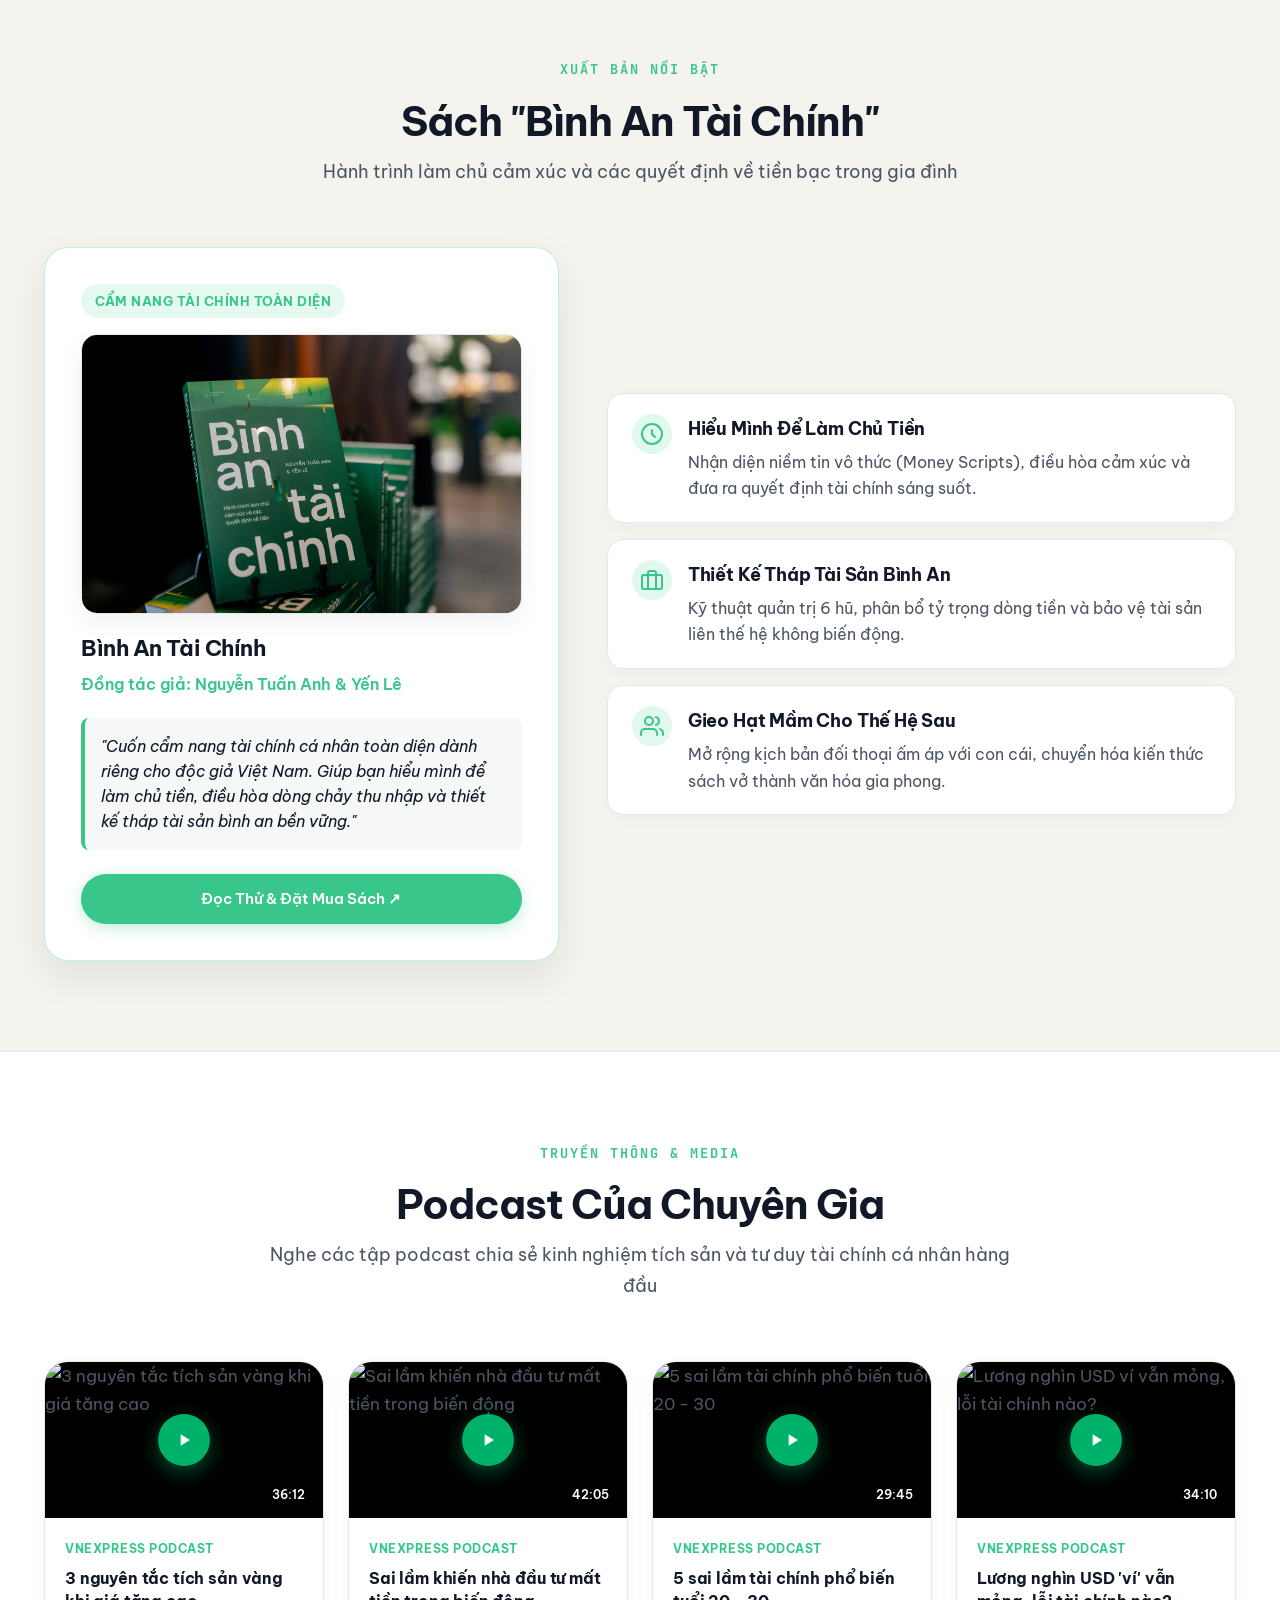
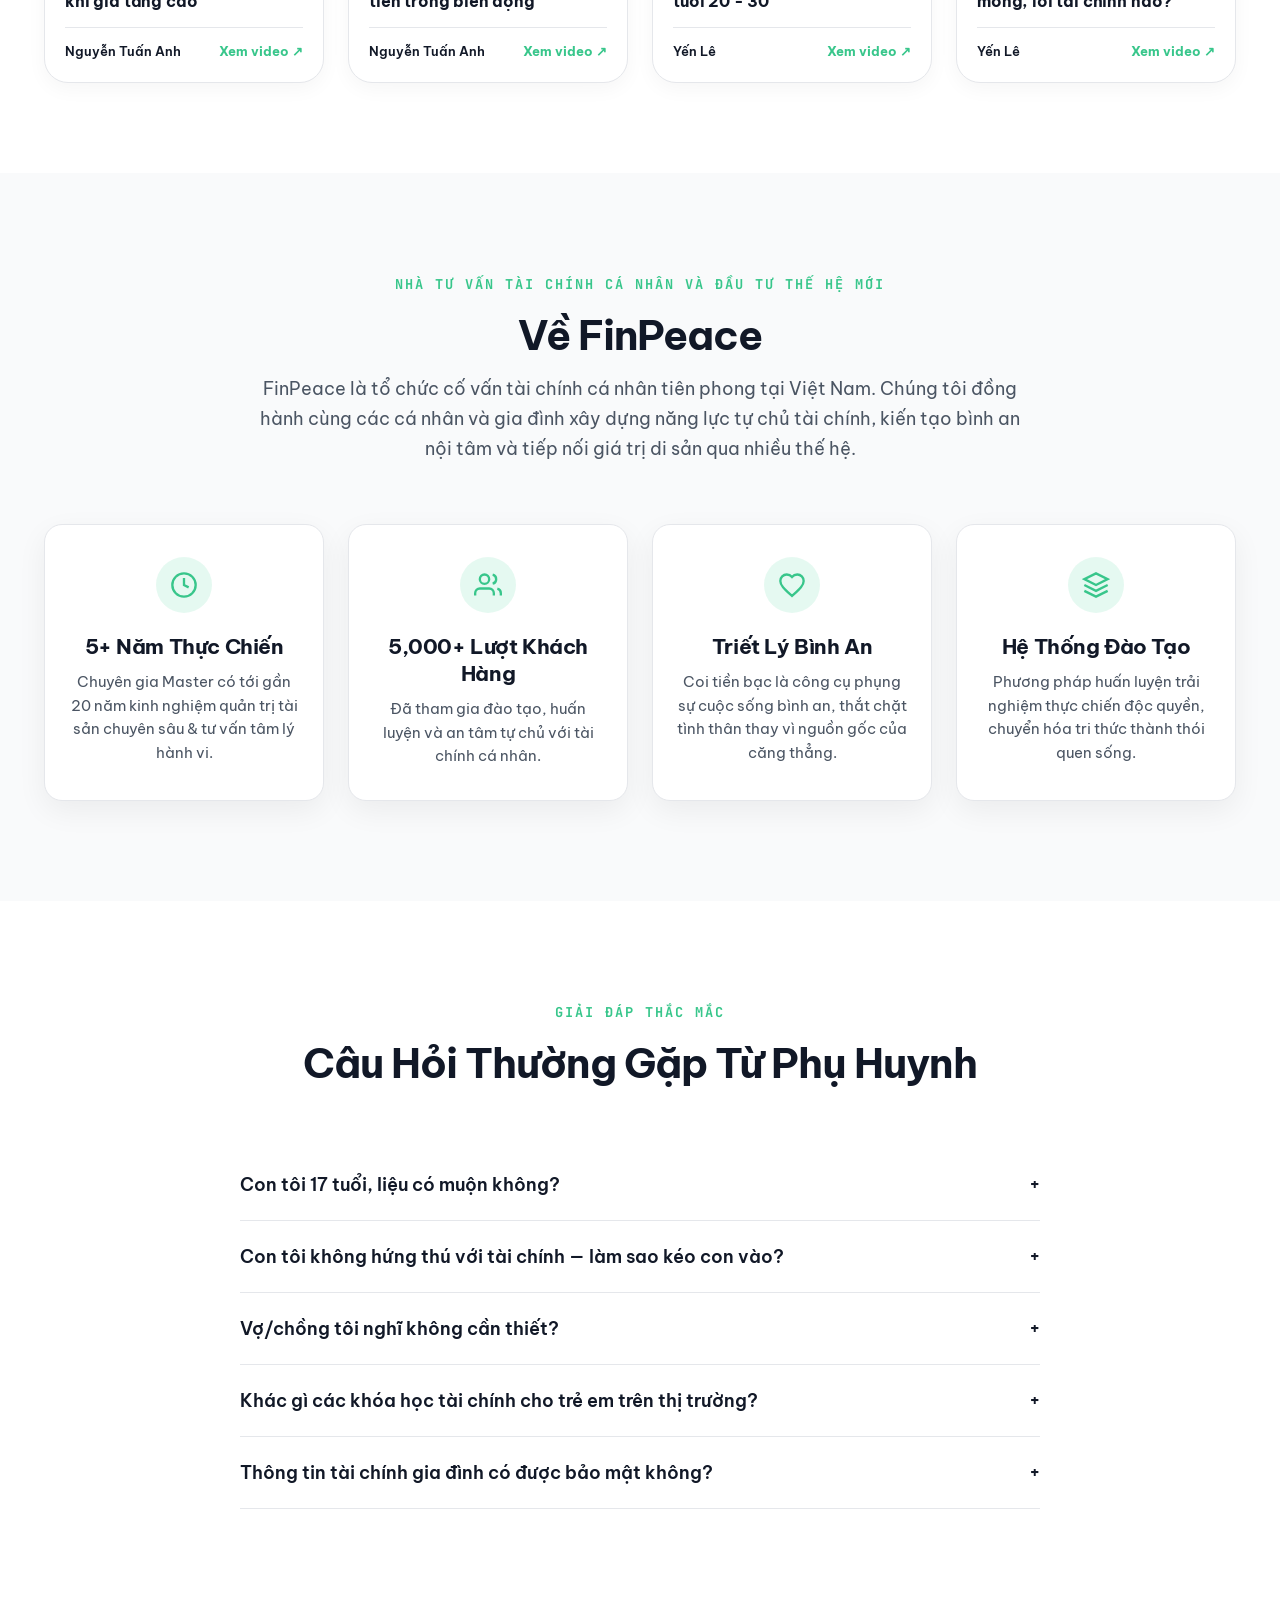
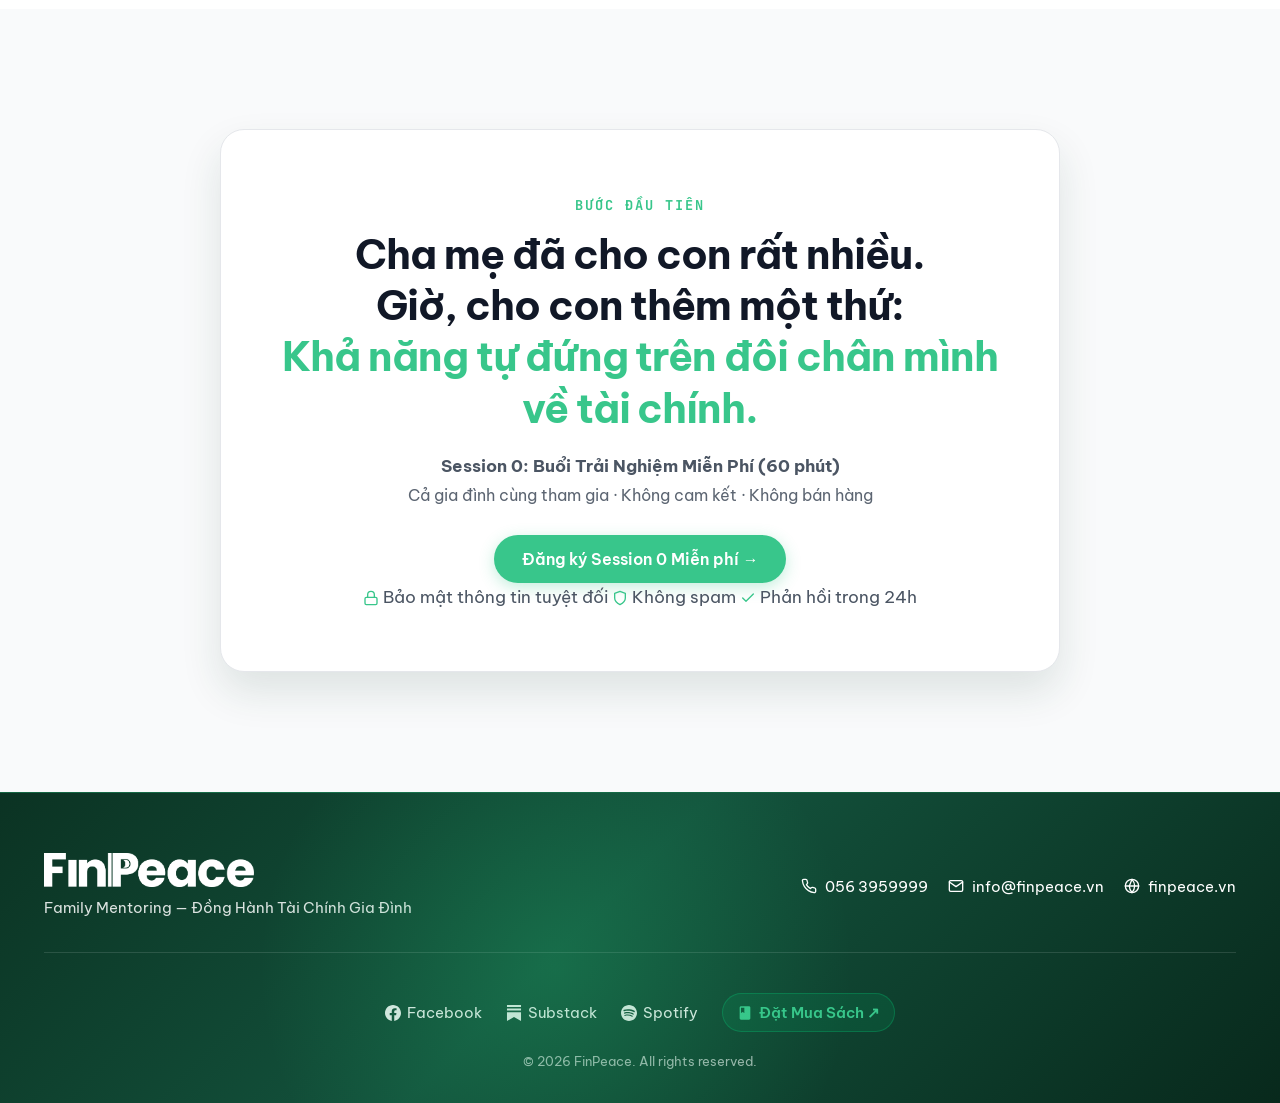
==== commit 217f2321: "style(landing): set flex: 1 on inner experience listing boxes to align both grey cards in equal heig" ====
--- a/03-marketing/landing-page/index.html
+++ b/03-marketing/landing-page/index.html
@@ -518,7 +518,7 @@
             </p>
 
             <!-- KINH NGHIỆM & CHỨC VỤ TRỌNG YẾU LISTING -->
-            <div style="background: rgba(0, 0, 0, 0.02); border: 1px solid var(--border-light); border-radius: 12px; padding: 16px; margin-bottom: 16px;">
+            <div style="background: rgba(0, 0, 0, 0.02); border: 1px solid var(--border-light); border-radius: 12px; padding: 16px; margin-bottom: 20px; flex: 1; display: flex; flex-direction: column;">
               <ul style="list-style: disc; padding-left: 18px; margin: 0; font-size: 0.9rem; line-height: 1.7; color: var(--contrast-dark);">
                 <li style="margin-bottom: 4px;"><strong>Founder & Advisor</strong> — FinPeace (2022 - Nay)</li>
                 <li style="margin-bottom: 4px;"><strong>Giám đốc Quản lý Tài sản (Asset Management)</strong> — VnDirect (2010 - 2015, 2020 - 2021)</li>
@@ -529,7 +529,7 @@
               </ul>
             </div>
 
-            <div style="background: rgba(181, 136, 50, 0.08); border: 1px solid rgba(181, 136, 50, 0.2); padding: 12px 16px; border-radius: 10px; font-size: 0.92rem; color: var(--contrast-dark); line-height: 1.55; margin-top: auto;">
+            <div style="background: rgba(181, 136, 50, 0.08); border: 1px solid rgba(181, 136, 50, 0.2); padding: 12px 16px; border-radius: 10px; font-size: 0.92rem; color: var(--contrast-dark); line-height: 1.55;">
               <strong>Vai trò trong chương trình:</strong> <span style="color: #b58832; font-weight: 700;">Kiến trúc gia Gia sản & Cấu trúc Tài chính</span> — Phụ trách rà soát sức khỏe tài chính, thiết kế danh mục tích sản và chiến lược kế thừa di sản gia đình.
             </div>
           </div>
@@ -554,7 +554,7 @@
             </p>
 
             <!-- KINH NGHIỆM & CHỨC VỤ TRỌNG YẾU LISTING -->
-            <div style="background: rgba(0, 0, 0, 0.02); border: 1px solid var(--border-light); border-radius: 12px; padding: 16px; margin-bottom: 16px;">
+            <div style="background: rgba(0, 0, 0, 0.02); border: 1px solid var(--border-light); border-radius: 12px; padding: 16px; margin-bottom: 20px; flex: 1; display: flex; flex-direction: column;">
               <ul style="list-style: disc; padding-left: 18px; margin: 0; font-size: 0.9rem; line-height: 1.7; color: var(--contrast-dark);">
                 <li style="margin-bottom: 4px;"><strong>Co-Founder & Coach</strong> — FinPeace (2022 - Nay)</li>
                 <li style="margin-bottom: 4px;"><strong>Giám đốc Trung tâm Kinh doanh</strong> — KB Securities Vietnam (2026 - Nay)</li>
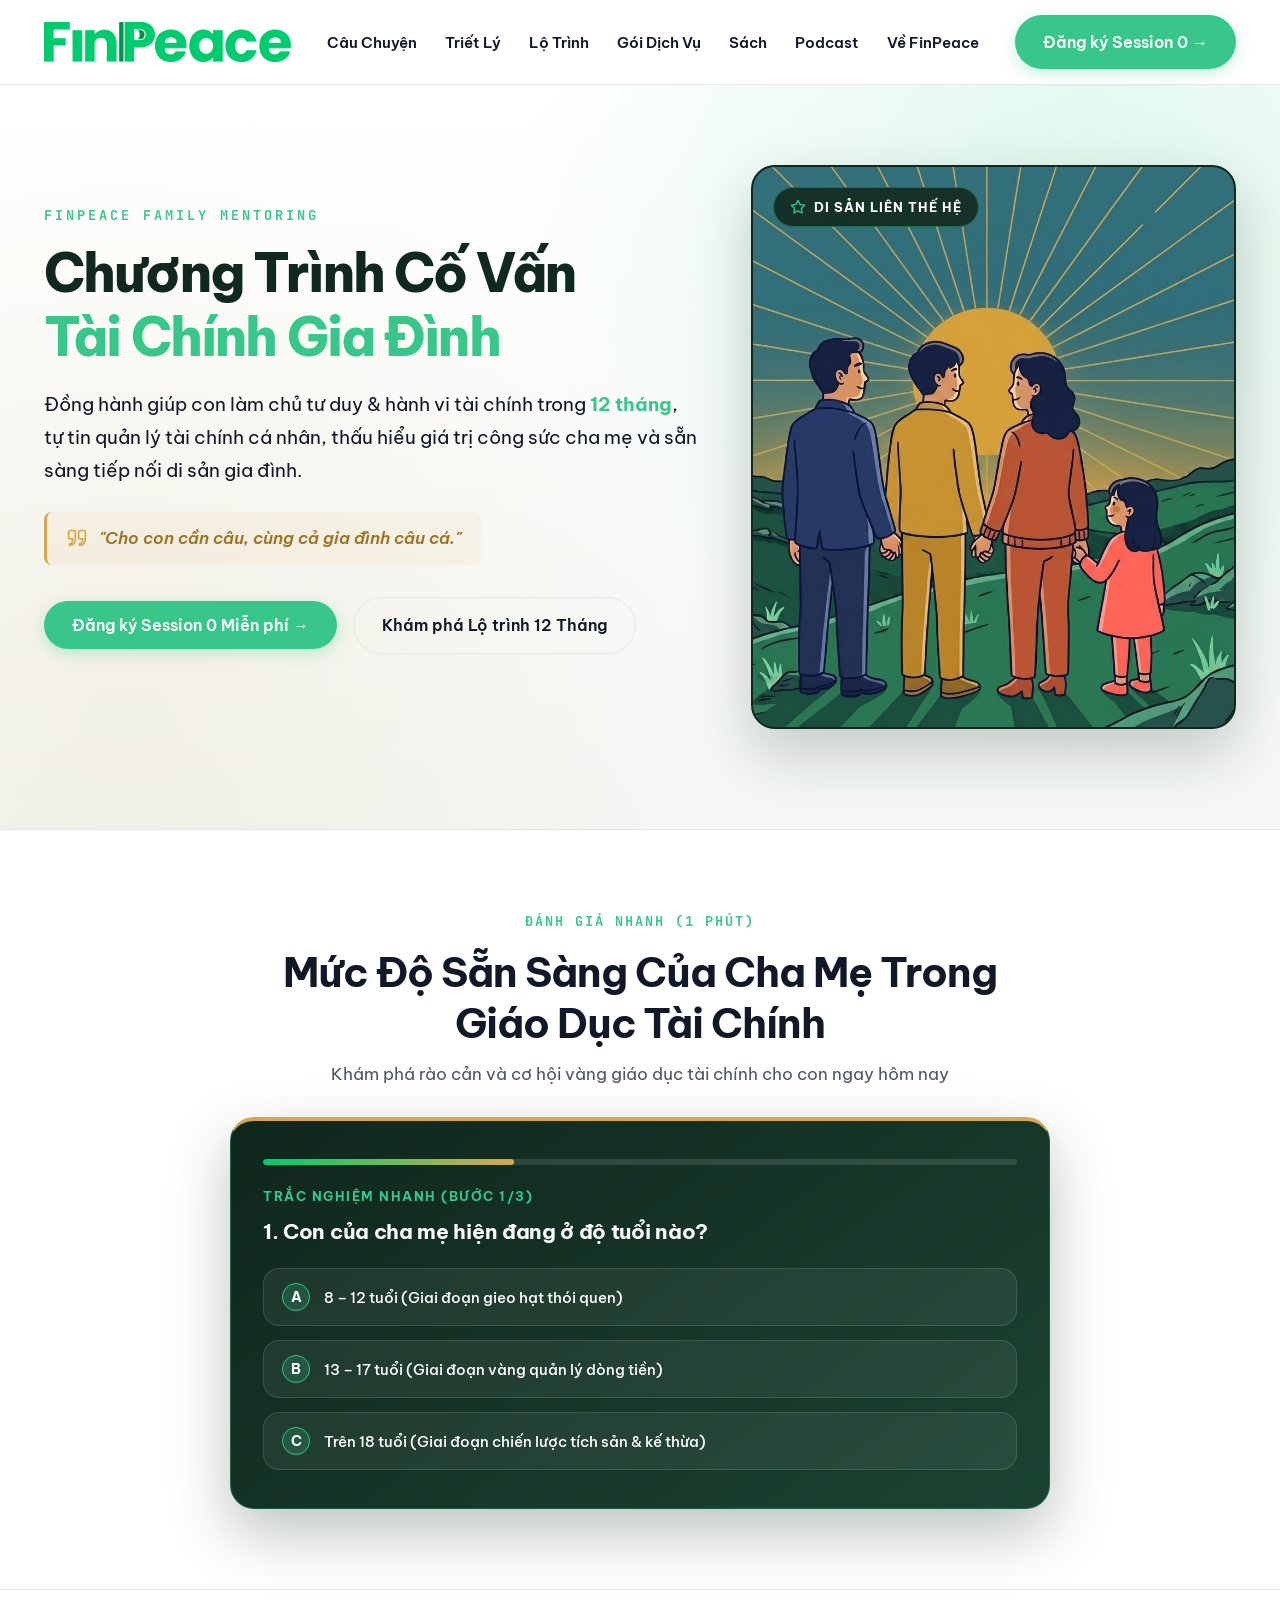
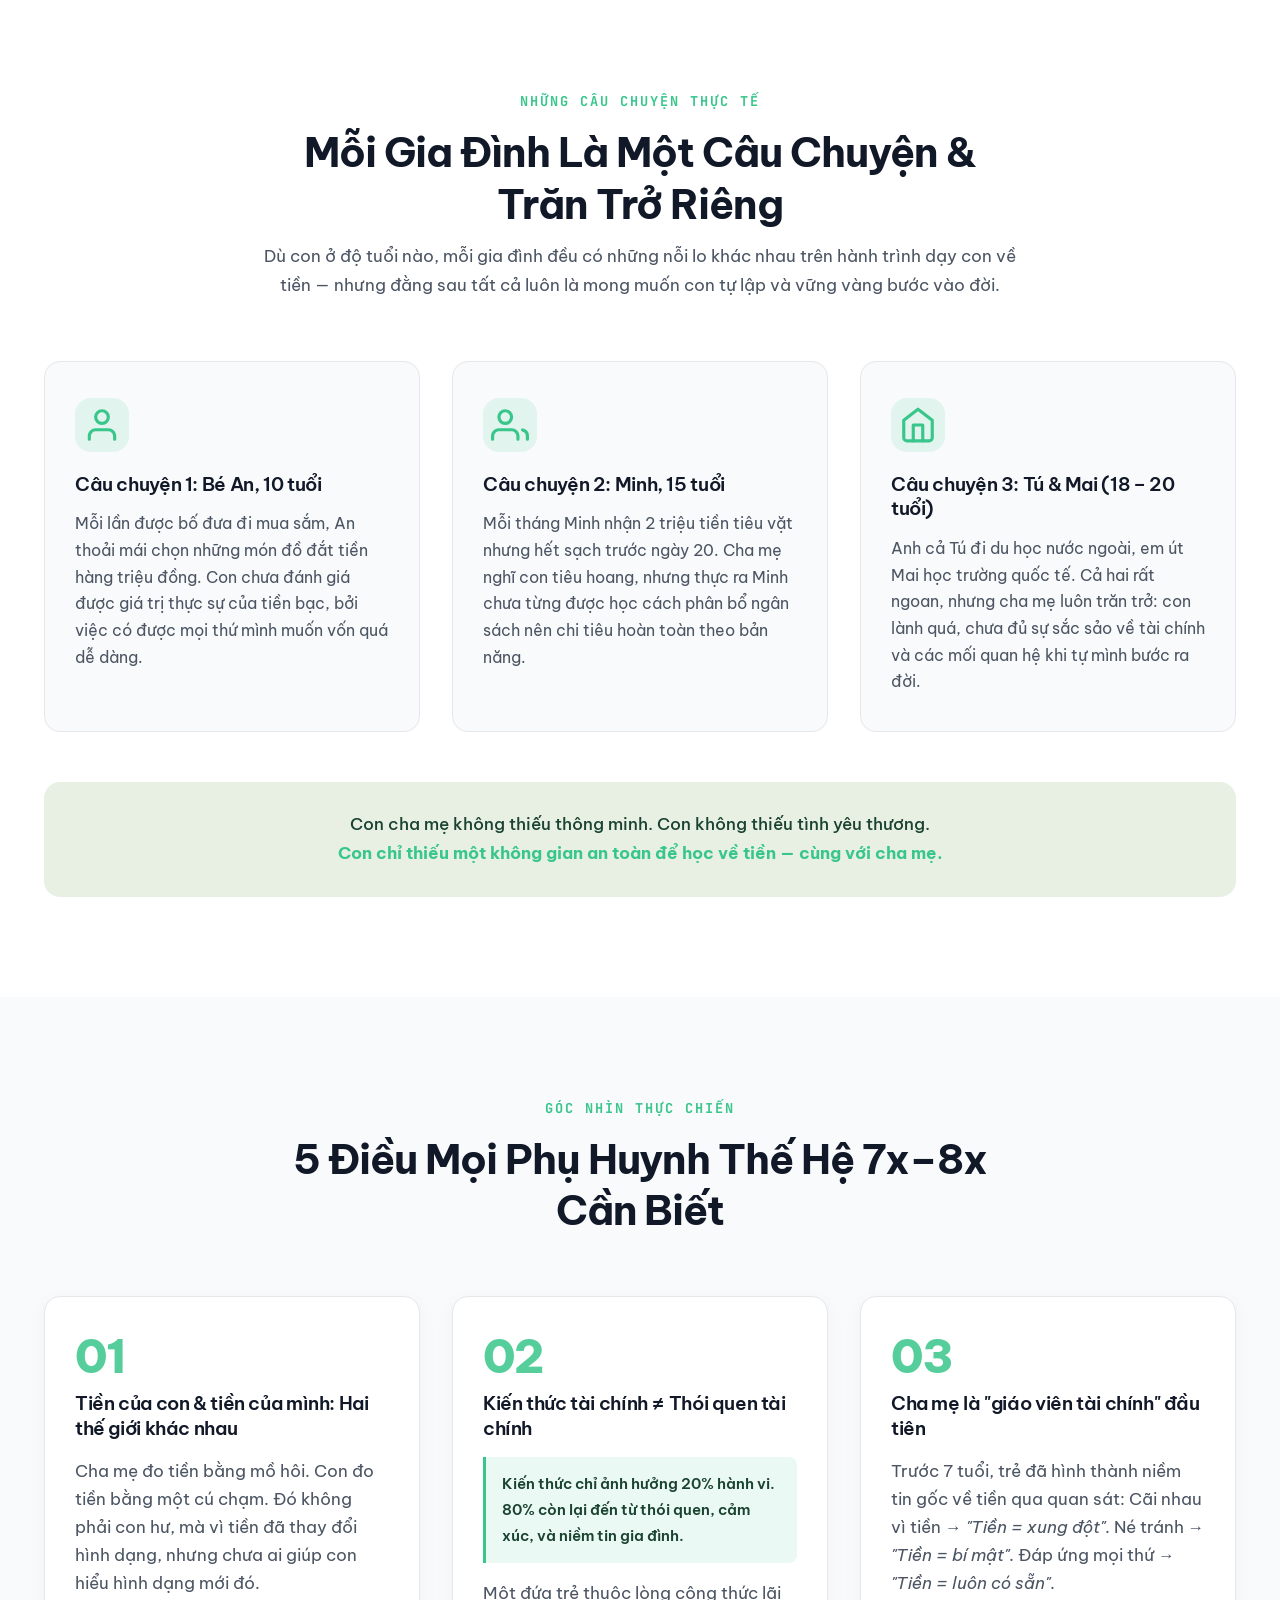
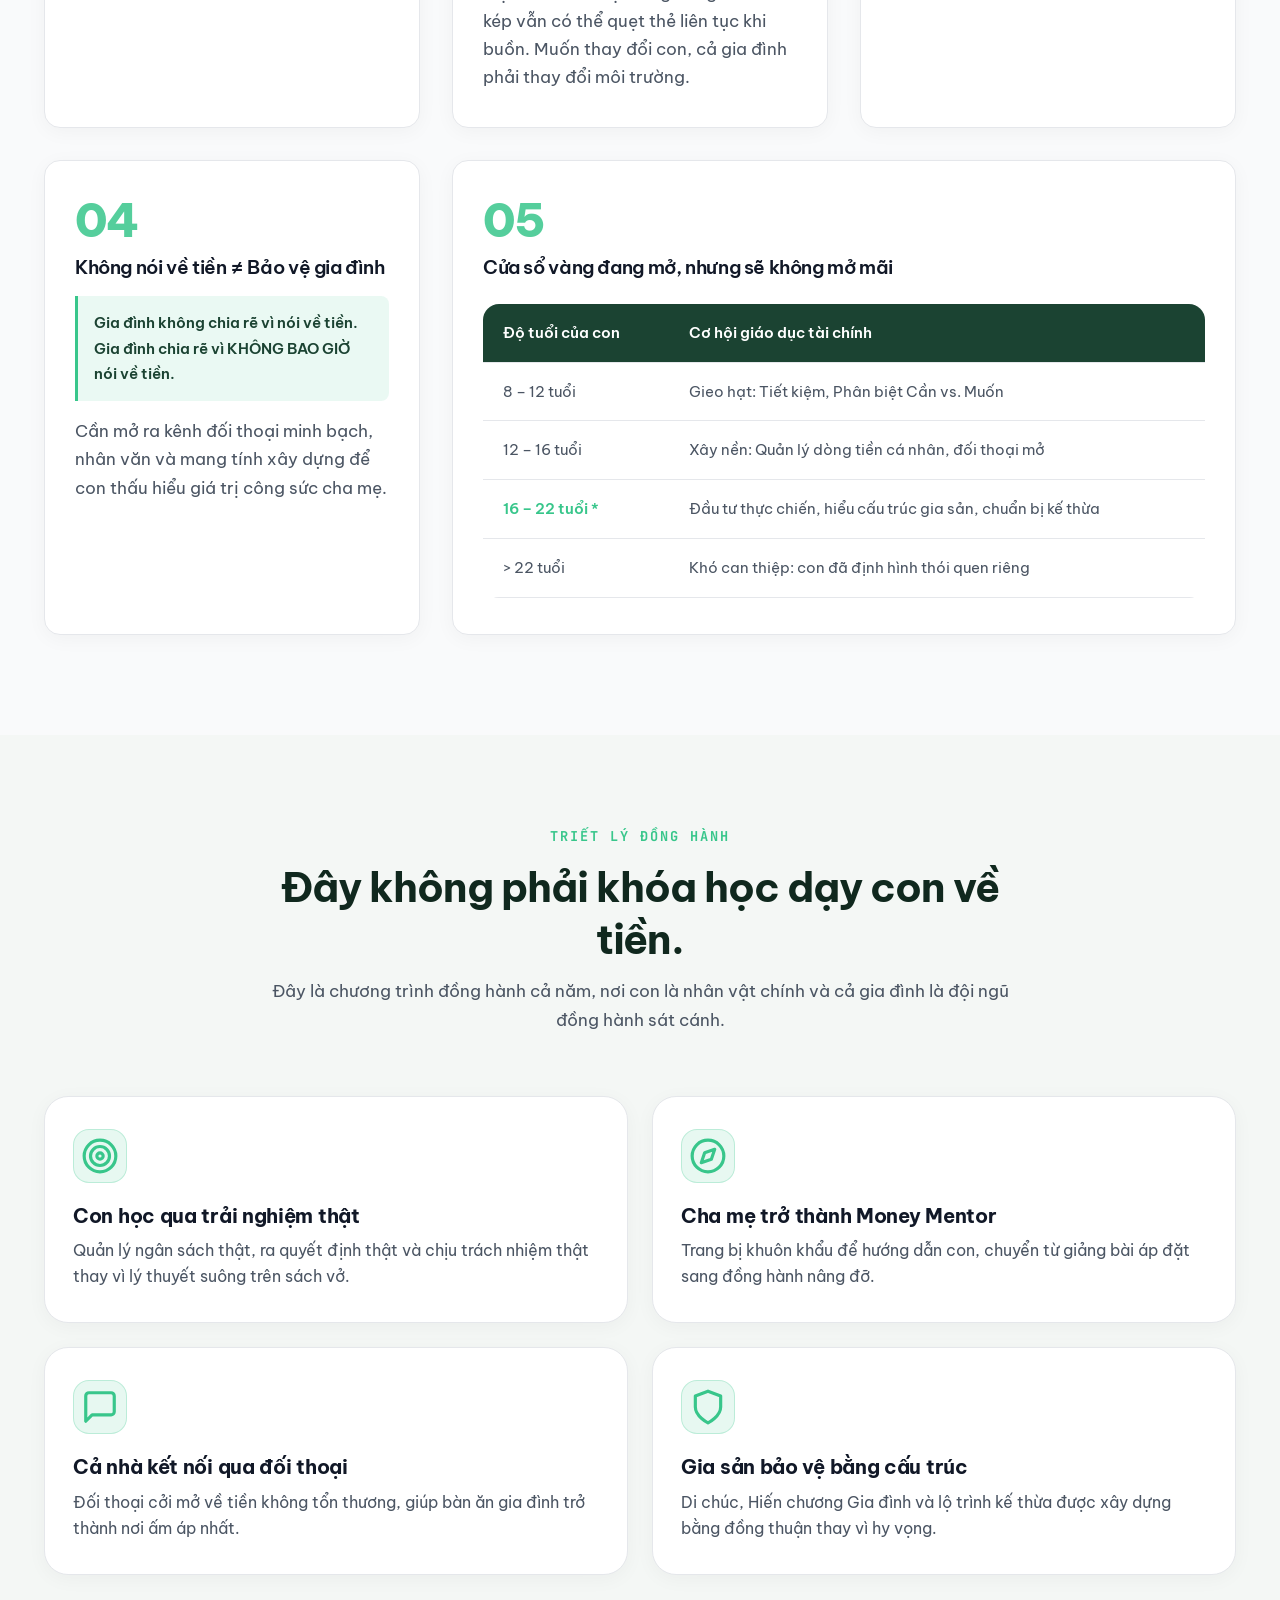
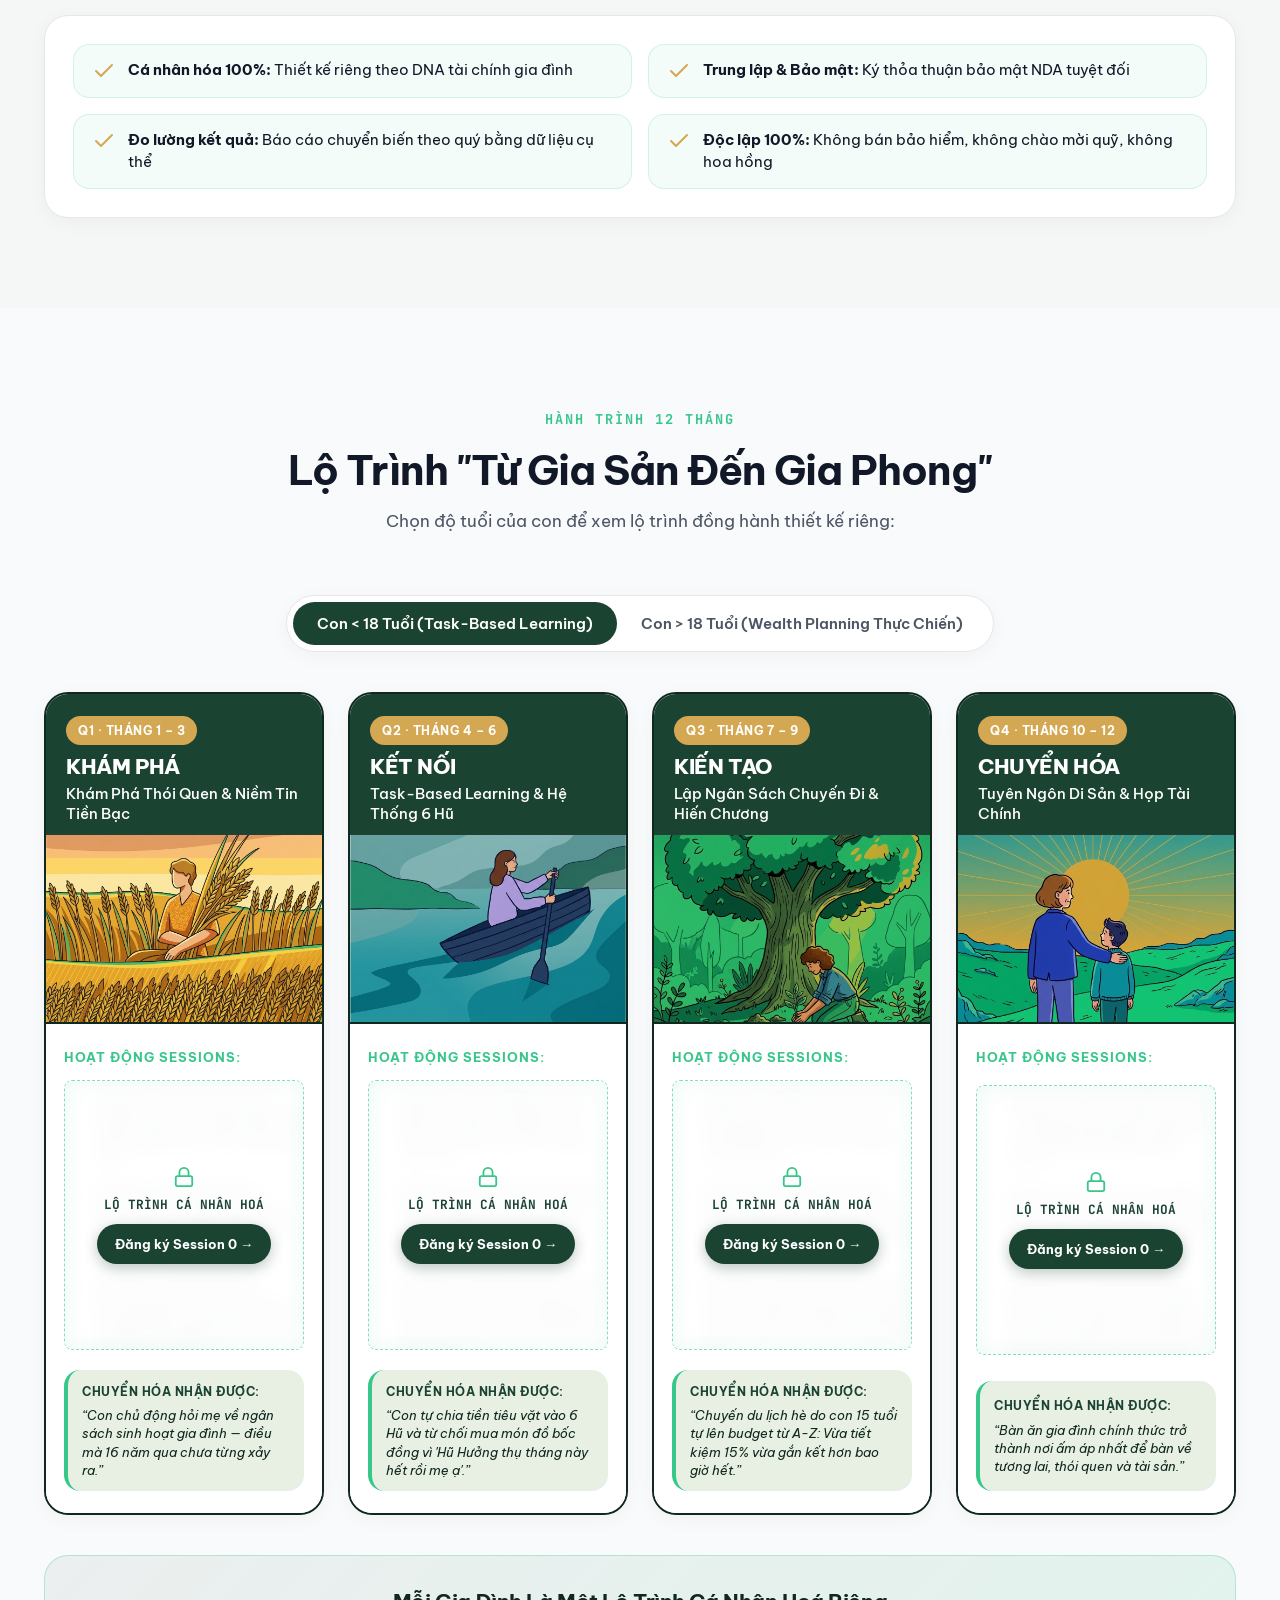
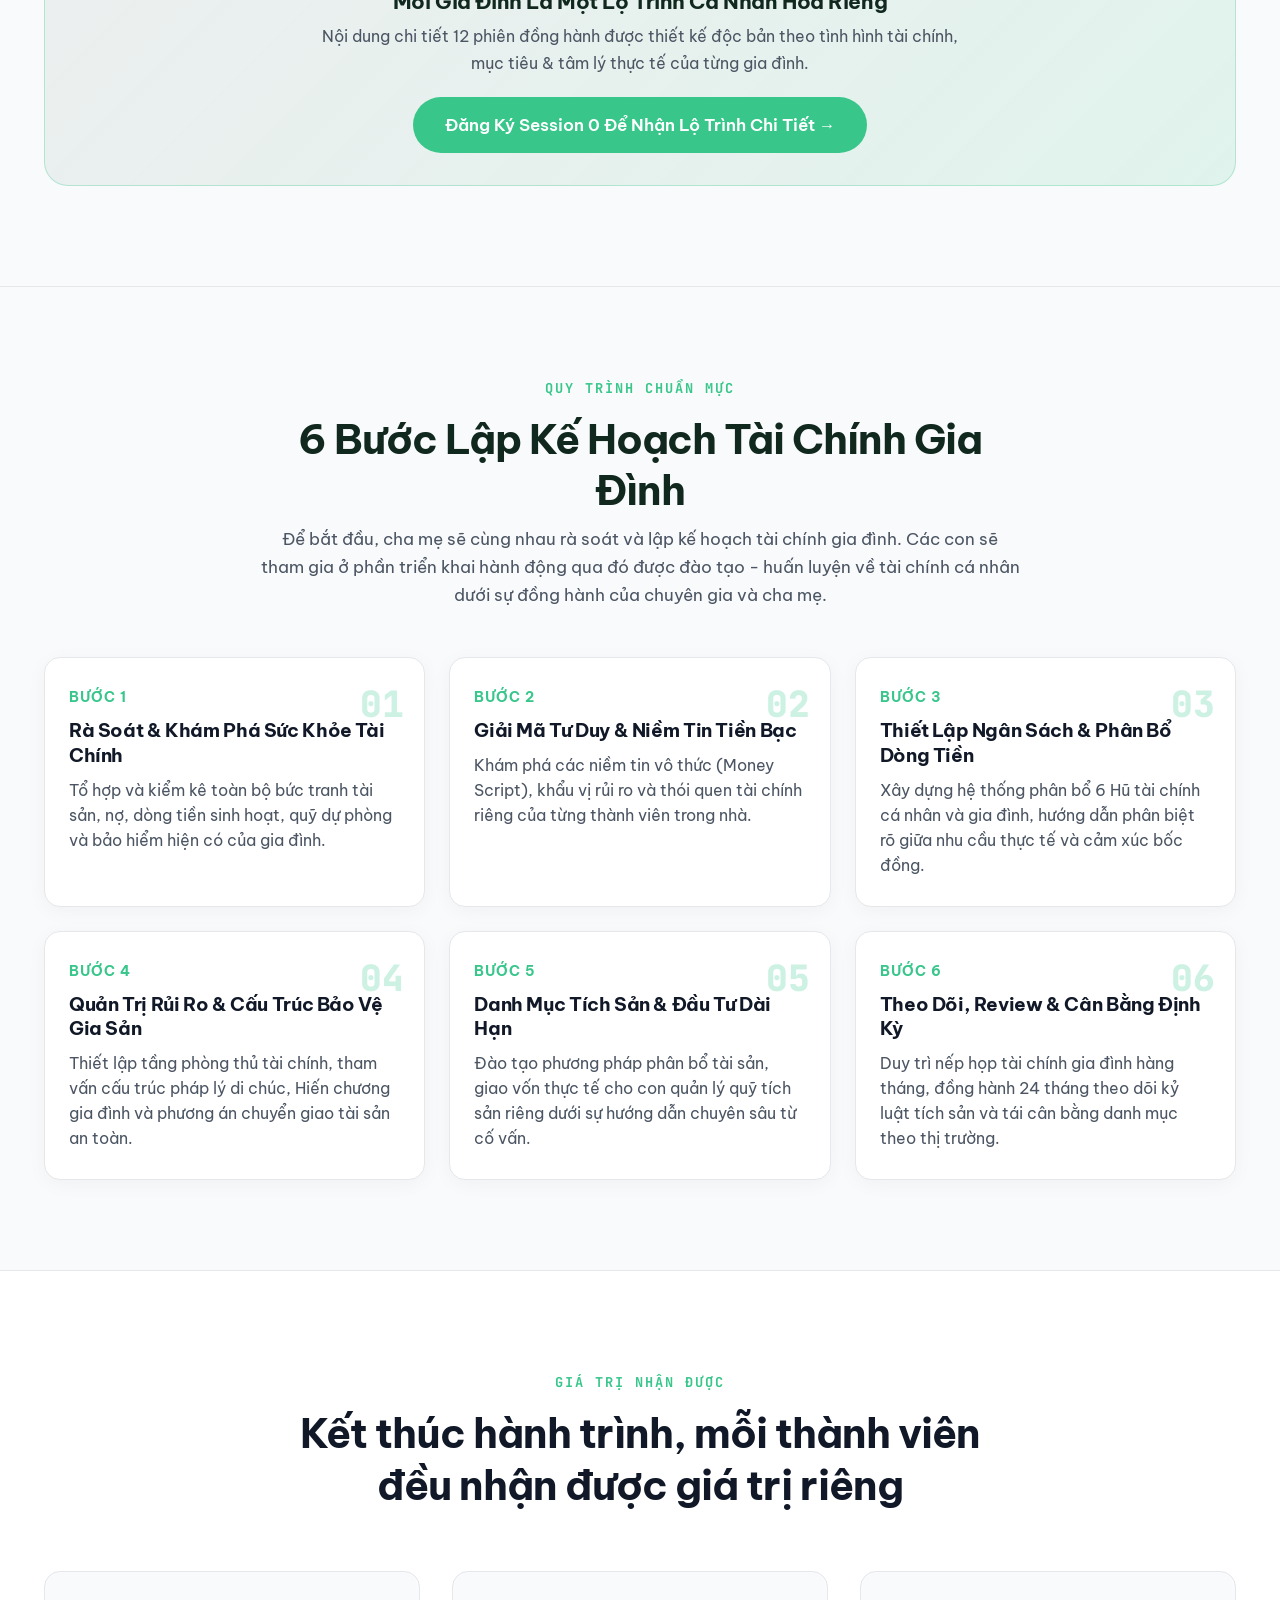
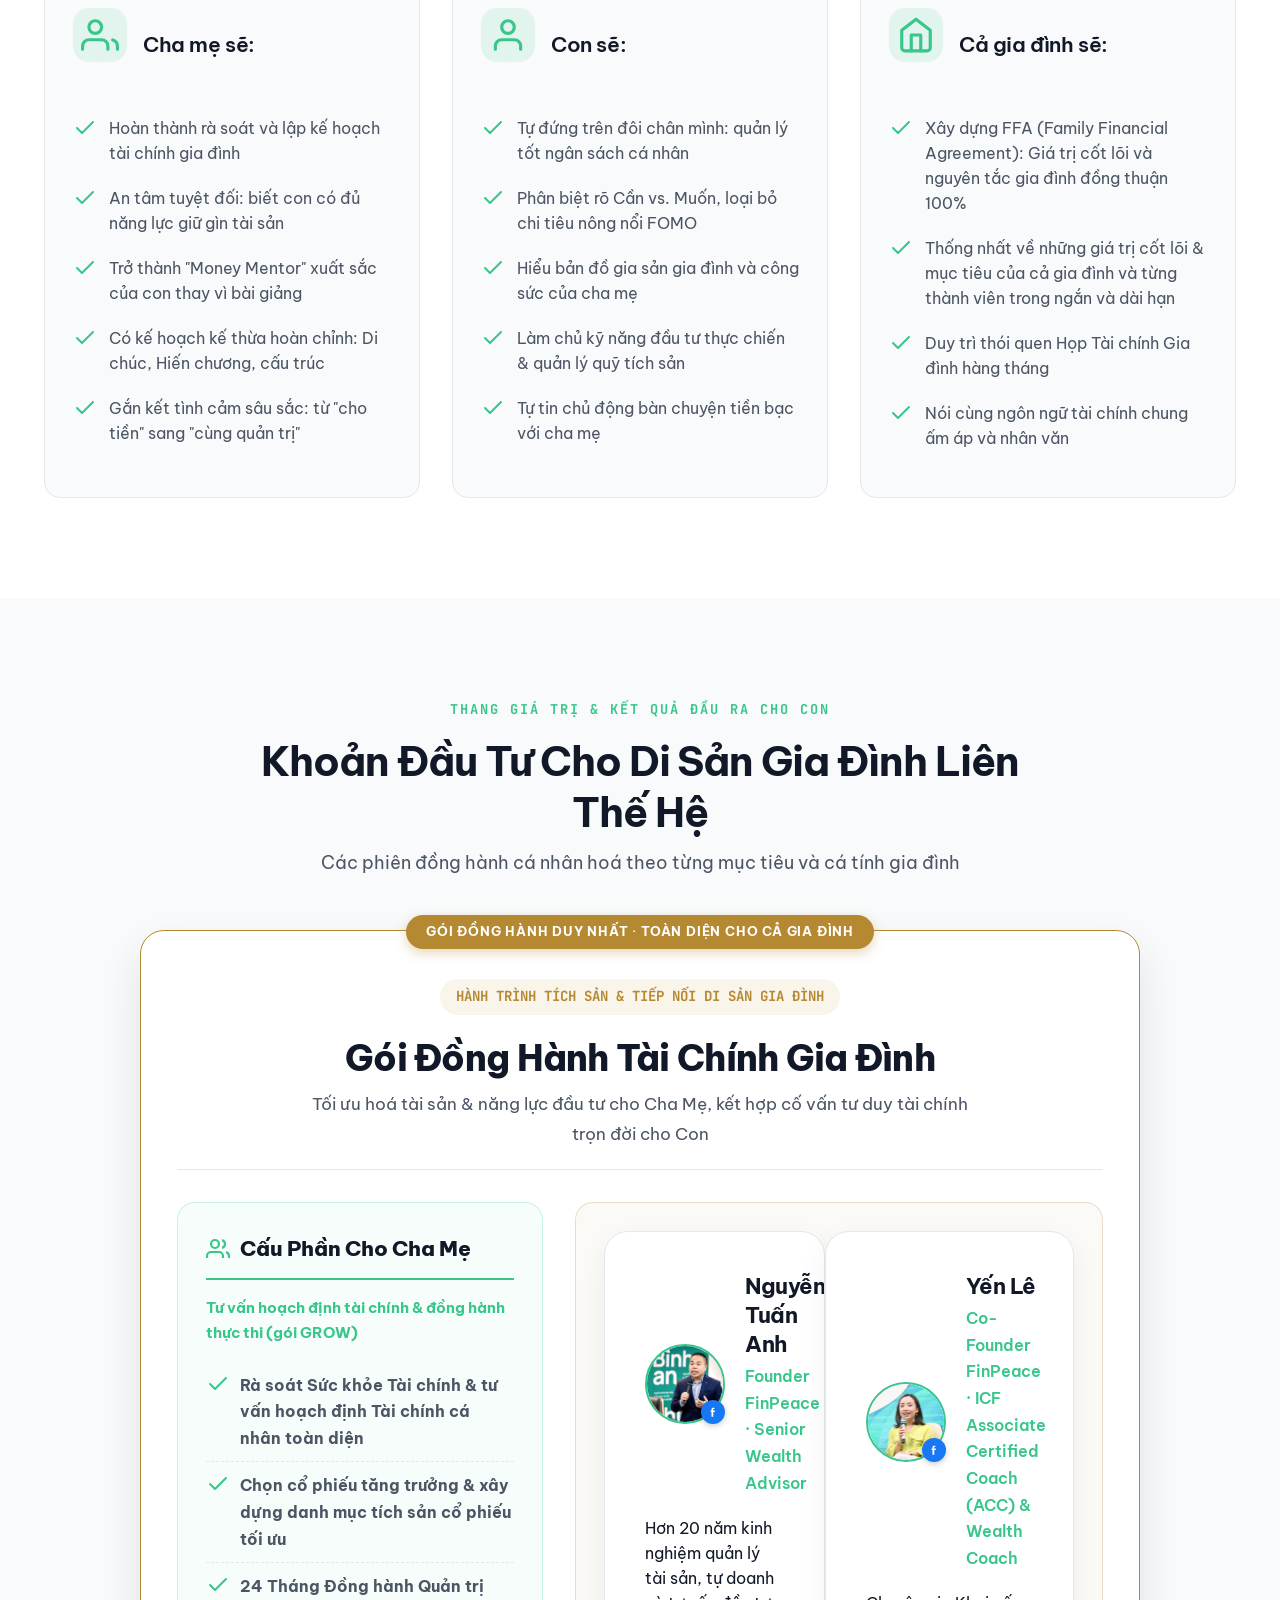
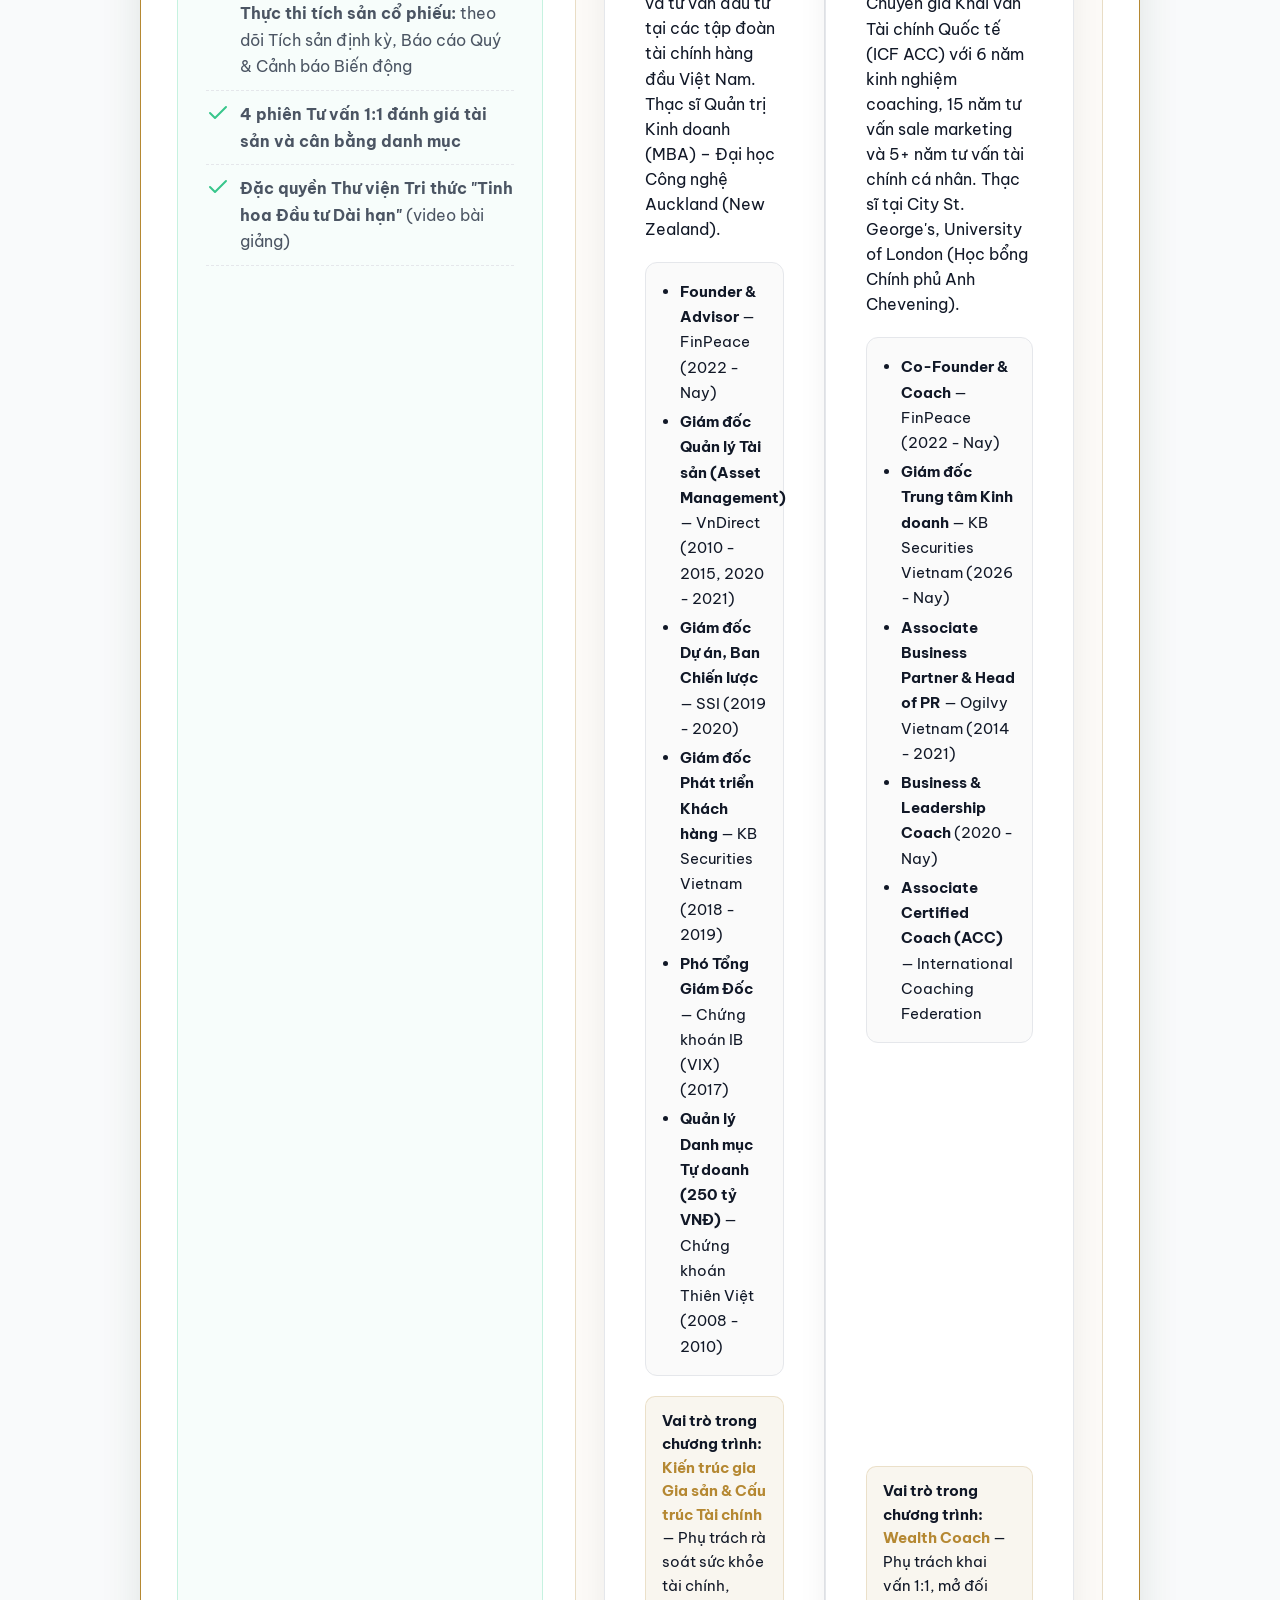
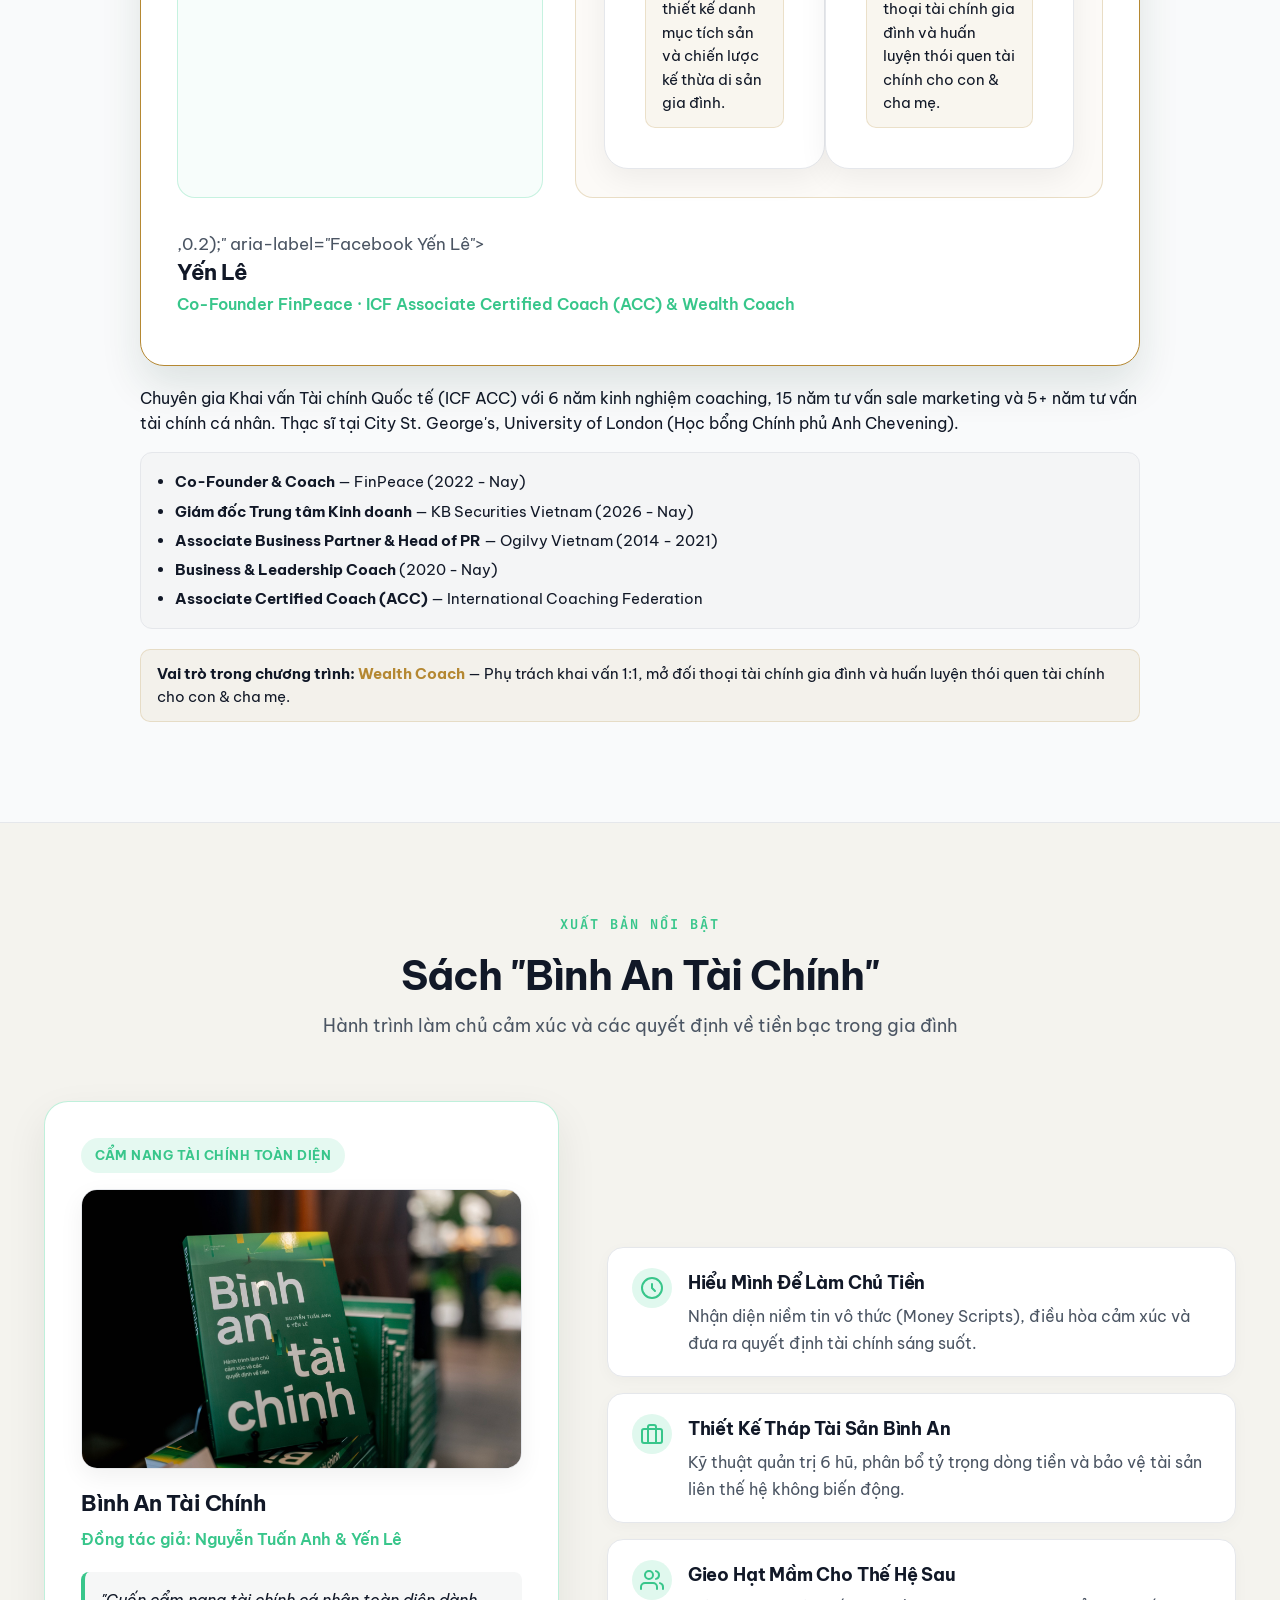
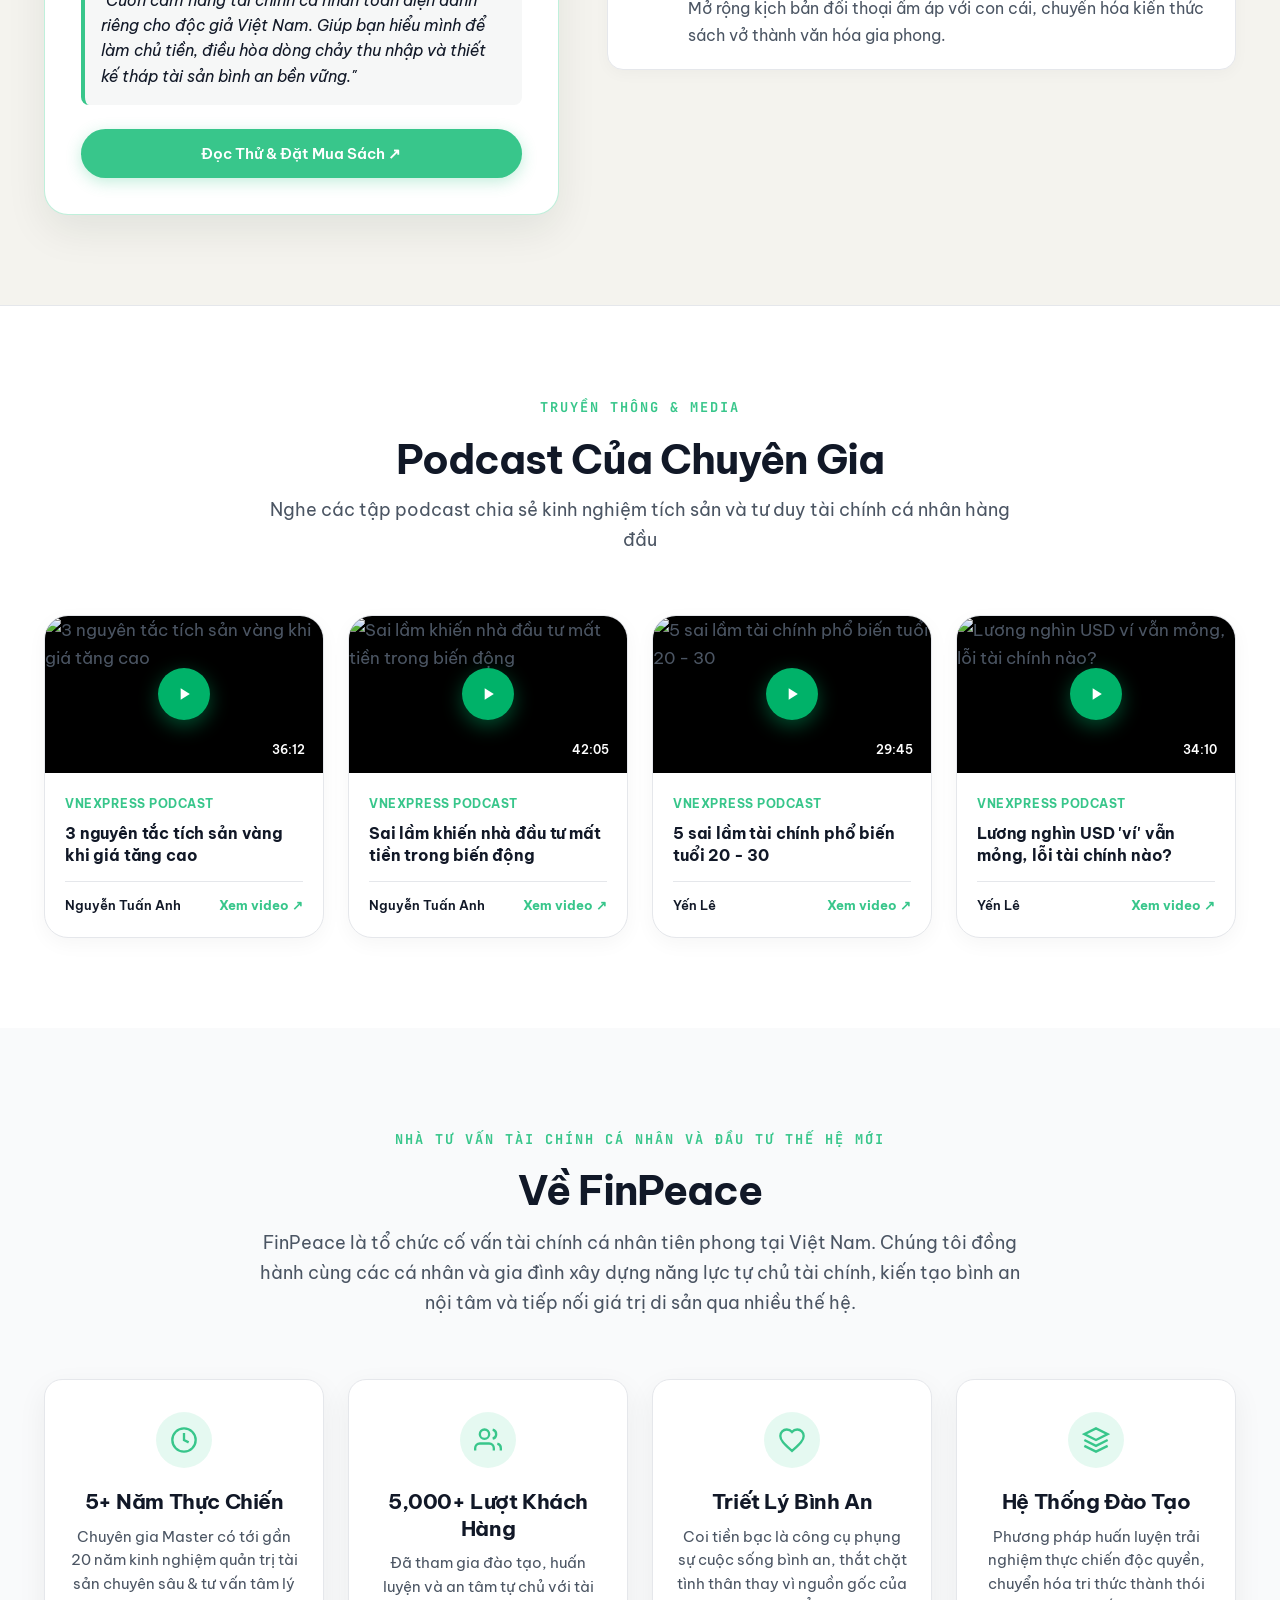
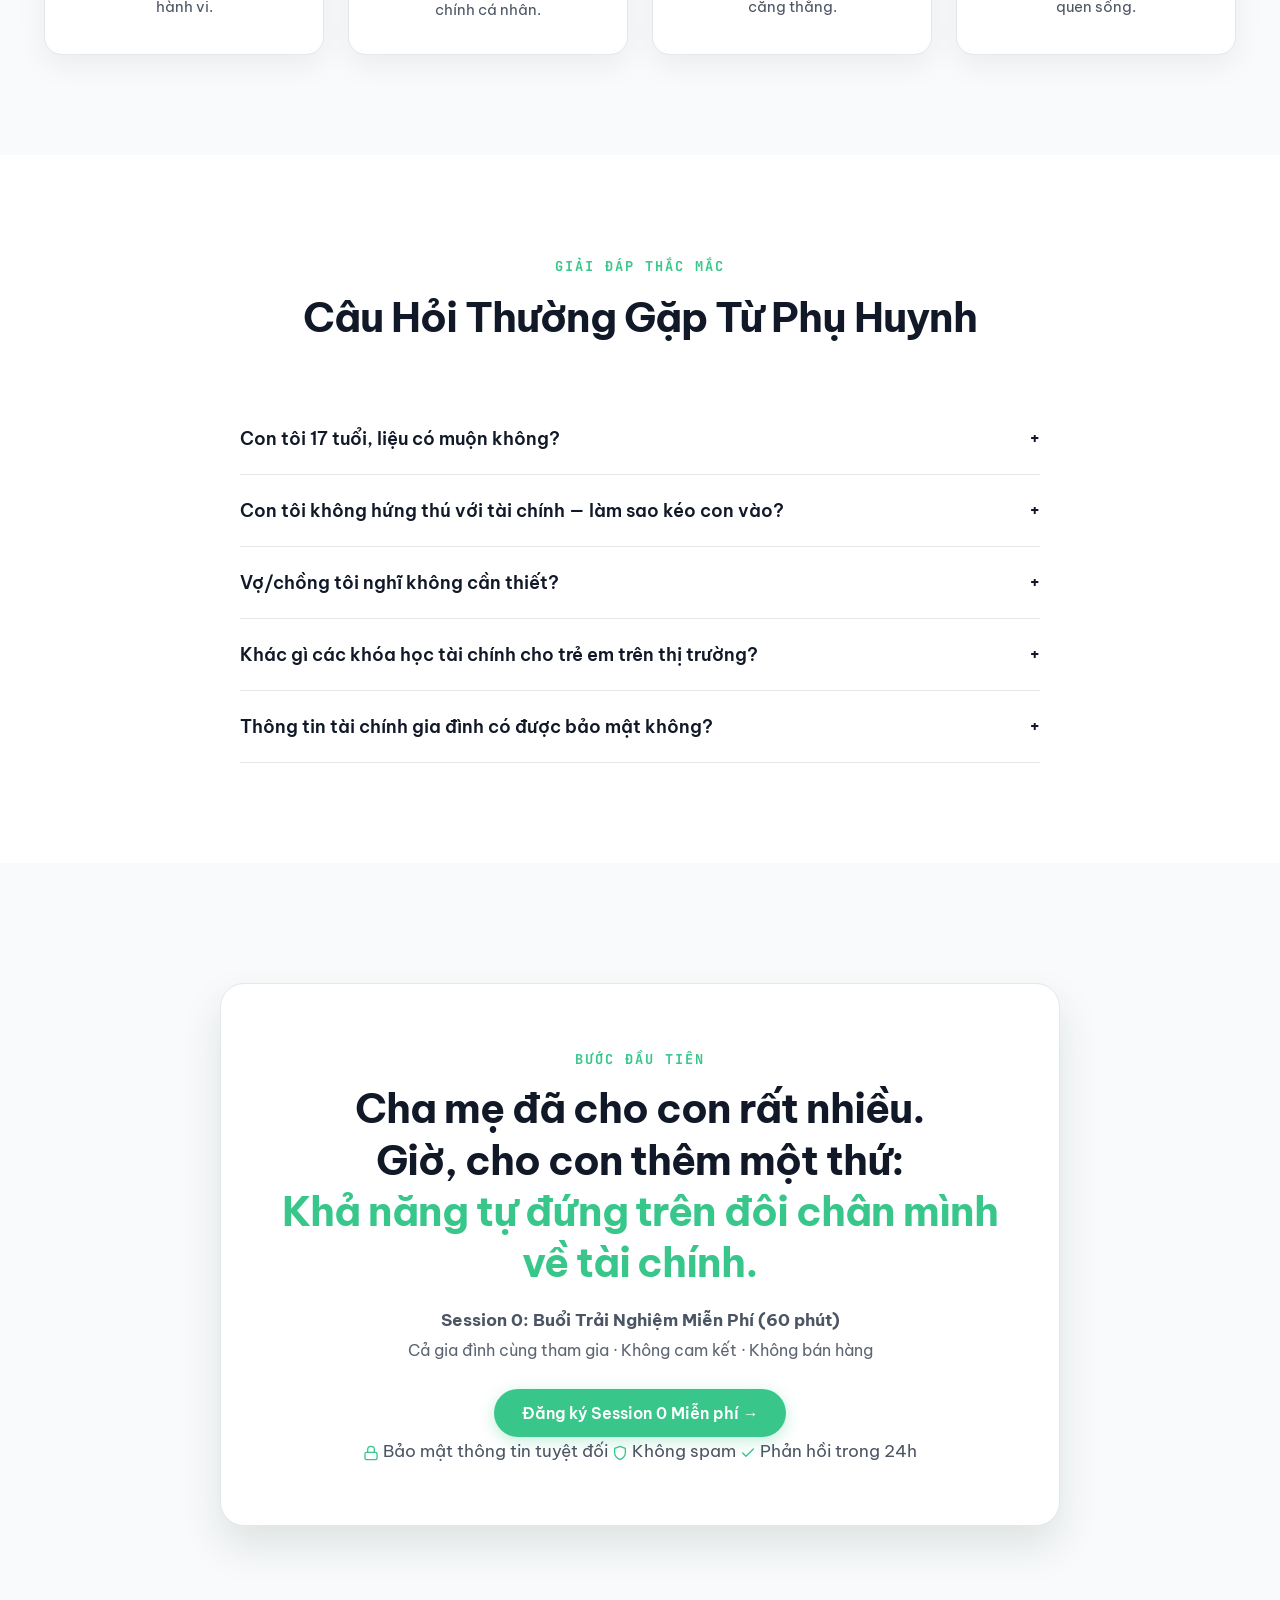
==== commit 03be9dc4: "Fix level-by-level min-height alignment of expert cards" ====
--- a/03-marketing/landing-page/index.html
+++ b/03-marketing/landing-page/index.html
@@ -466,41 +466,11 @@
               </div>
 
               <!-- CẤU PHẦN 2: CON -->
-              <div style="background: rgba(181, 136, 50, 0.04); border: 1.5px solid rgba(181, 136, 50, 0.25); border-radius: 18px; padding: 28px; display: flex; flex-direction: column;">
-                <div style="display: flex; align-items: center; gap: 10px; margin-bottom: 16px; padding-bottom: 12px; border-bottom: 2px solid #b58832;">
-                  <svg width="24" height="24" fill="none" stroke="#b58832" stroke-width="2.2" viewBox="0 0 24 24"><path d="M12 2a5 5 0 0 0-5 5v3H6a2 2 0 0 0-2 2v8a2 2 0 0 0 2 2h12a2 2 0 0 0 2-2v-8a2 2 0 0 0-2-2h-1V7a5 5 0 0 0-5-5z"></path></svg>
-                  <h4 style="font-size: 1.25rem; font-weight: 800; color: var(--contrast-dark); margin: 0;">Cấu Phần Cho Con</h4>
-                </div>
-                <p style="font-size: 0.88rem; color: #b58832; font-weight: 700; margin-bottom: 16px;">Ươm Mầm Tư Duy Tài Chính & Lộ Trình Riêng</p>
-                <ul class="pricing-features" style="margin: 0; flex-grow: 1;">
-                  <li><svg class="icon-svg" viewBox="0 0 24 24" style="stroke: #b58832; flex-shrink: 0;"><polyline points="20 6 9 17 4 12"></polyline></svg> <span><strong>Thêm 12 phiên đồng hành cố vấn tài chính gia đình</strong> theo lộ trình riêng</span></li>
-                  <li><svg class="icon-svg" viewBox="0 0 24 24" style="stroke: #b58832; flex-shrink: 0;"><polyline points="20 6 9 17 4 12"></polyline></svg> <span><strong>Tài liệu học tập Bình An Tài Chính</strong> - Bộ Quản lý tài chính cá nhân thế hệ mới</span></li>
-                </ul>
-              </div>
-            </div>
-
-            <!-- ACTION BUTTON -->
-            <div style="text-align: center; margin-top: 36px;">
-              <button class="btn-primary open-modal-btn" style="padding: 16px 44px; font-size: 1.1rem; background: #b58832; border-color: #b58832; color: #ffffff; font-weight: 700; border-radius: var(--radius-pill); box-shadow: 0 8px 20px rgba(181, 136, 50, 0.25);">Đăng Ký Phiên Tư Vấn Đánh Giá 0 →</button>
-            </div>
-          </div>
-        </div>
-      </div>
-    </section>
-
-    <!-- SECTION 7 — EXPERT TEAM (CO-AUTHORS PROFILE FROM SACH.FINPEACE.CLOUD) -->
-    <section class="experts-section" id="experts">
-      <div class="container">
-        <div class="section-header-center">
-          <span class="section-label">Đội Ngũ Cố Vấn</span>
-          <h2 class="heading-md">Về Chuyên Gia Đồng Hành</h2>
-          <p style="margin-top: 10px; color: var(--body-text); font-size: 1.08rem;">Chuyên gia thực chiến đồng hành cùng gia đình ba mẹ trên con đường thiết kế di sản tài chính tự chủ</p>
-        </div>
-
-        <div class="experts-grid">
+              <div style="background: rgba(181, 136, 50, 0.04); border: 1.5px solid rgba(181, 136, 50, 0.25); border-radius: 18px; padding: 28px; display: flex; flex-direction        <div class="experts-grid">
           <!-- Expert 1: Tuan Anh -->
-          <div class="expert-card">
-            <div class="expert-header">
+          <div class="expert-card" style="display: flex; flex-direction: column; align-items: stretch; gap: 20px;">
+            <!-- Level 1: Top Header (Avatar + Name + Title) - Exact min-height 84px -->
+            <div class="expert-header" style="display: flex; align-items: center; gap: 20px; min-height: 84px; margin-bottom: 0;">
               <div style="position: relative; display: inline-block; flex-shrink: 0;">
                 <img src="assets/brand/tuan-anh-official.jpg" alt="Nguyễn Tuấn Anh" class="expert-avatar" style="width: 80px; height: 80px; object-fit: cover; border-radius: 50%; border: 2.5px solid var(--primary-green);">
                 <a href="https://www.facebook.com/tuananhfinpeace" target="_blank" rel="noopener noreferrer" style="position: absolute; bottom: 0; right: 0; width: 24px; height: 24px; border-radius: 50%; background: #1877F2; display: flex; align-items: center; justify-content: center; box-shadow: 0 2px 6px rgba(0,0,0,0.2);" aria-label="Facebook Nguyễn Tuấn Anh">
@@ -513,12 +483,13 @@
               </div>
             </div>
 
-            <p style="font-size: 0.95rem; color: var(--contrast-dark); line-height: 1.6; margin: 12px 0 16px 0;">
+            <!-- Level 2: Intro Description - Exact min-height 100px -->
+            <p style="font-size: 0.95rem; color: var(--contrast-dark); line-height: 1.6; margin: 0; min-height: 100px; display: flex; align-items: flex-start;">
               Hơn 20 năm kinh nghiệm quản lý tài sản, tự doanh và tư vấn đầu tư tại các tập đoàn tài chính hàng đầu Việt Nam. Thạc sĩ Quản trị Kinh doanh (MBA) – Đại học Công nghệ Auckland (New Zealand).
             </p>
 
-            <!-- KINH NGHIỆM & CHỨC VỤ TRỌNG YẾU LISTING -->
-            <div style="background: rgba(0, 0, 0, 0.02); border: 1px solid var(--border-light); border-radius: 12px; padding: 16px; margin-bottom: 20px; flex: 1; display: flex; flex-direction: column;">
+            <!-- Level 3: Middle Grey Listing Box - Exact min-height 310px -->
+            <div style="background: rgba(0, 0, 0, 0.02); border: 1px solid var(--border-light); border-radius: 12px; padding: 16px; min-height: 310px; display: flex; flex-direction: column; justify-content: center; margin-bottom: 0;">
               <ul style="list-style: disc; padding-left: 18px; margin: 0; font-size: 0.9rem; line-height: 1.7; color: var(--contrast-dark);">
                 <li style="margin-bottom: 4px;"><strong>Founder & Advisor</strong> — FinPeace (2022 - Nay)</li>
                 <li style="margin-bottom: 4px;"><strong>Giám đốc Quản lý Tài sản (Asset Management)</strong> — VnDirect (2010 - 2015, 2020 - 2021)</li>
@@ -529,17 +500,50 @@
               </ul>
             </div>
 
-            <div style="background: rgba(181, 136, 50, 0.08); border: 1px solid rgba(181, 136, 50, 0.2); padding: 12px 16px; border-radius: 10px; font-size: 0.92rem; color: var(--contrast-dark); line-height: 1.55;">
-              <strong>Vai trò trong chương trình:</strong> <span style="color: #b58832; font-weight: 700;">Kiến trúc gia Gia sản & Cấu trúc Tài chính</span> — Phụ trách rà soát sức khỏe tài chính, thiết kế danh mục tích sản và chiến lược kế thừa di sản gia đình.
+            <!-- Level 4: Bottom Yellow Role Box - Exact min-height 95px -->
+            <div style="background: rgba(181, 136, 50, 0.08); border: 1px solid rgba(181, 136, 50, 0.2); padding: 12px 16px; border-radius: 10px; font-size: 0.92rem; color: var(--contrast-dark); line-height: 1.55; min-height: 95px; display: flex; align-items: center; margin-top: auto;">
+              <div><strong>Vai trò trong chương trình:</strong> <span style="color: #b58832; font-weight: 700;">Kiến trúc gia Gia sản & Cấu trúc Tài chính</span> — Phụ trách rà soát sức khỏe tài chính, thiết kế danh mục tích sản và chiến lược kế thừa di sản gia đình.</div>
             </div>
           </div>
 
           <!-- Expert 2: Yen Le -->
-          <div class="expert-card">
-            <div class="expert-header">
+          <div class="expert-card" style="display: flex; flex-direction: column; align-items: stretch; gap: 20px;">
+            <!-- Level 1: Top Header (Avatar + Name + Title) - Exact min-height 84px -->
+            <div class="expert-header" style="display: flex; align-items: center; gap: 20px; min-height: 84px; margin-bottom: 0;">
               <div style="position: relative; display: inline-block; flex-shrink: 0;">
                 <img src="assets/brand/yen-le-official.jpg" alt="Yến Lê" class="expert-avatar" style="width: 80px; height: 80px; object-fit: cover; border-radius: 50%; border: 2.5px solid var(--primary-green);">
                 <a href="https://www.facebook.com/le2yen/" target="_blank" rel="noopener noreferrer" style="position: absolute; bottom: 0; right: 0; width: 24px; height: 24px; border-radius: 50%; background: #1877F2; display: flex; align-items: center; justify-content: center; box-shadow: 0 2px 6px rgba(0,0,0,0.2);" aria-label="Facebook Yến Lê">
+                  <svg width="14" height="14" viewBox="0 0 24 24" fill="#ffffff"><path d="M15 12H12.5V20H9.375V12H8V9.375h1.375V7.813c0-2.072 1.265-3.203 3.116-3.203.887 0 1.649.066 1.87.095V7h-1.288c-1.005 0-1.2.478-1.2 1.178v1.197H15.25L15 12z"/></svg>
+                </a>
+              </div>
+              <div>
+                <h3 style="font-size: 1.35rem; color: var(--contrast-dark); font-weight: 700; margin-bottom: 4px;">Yến Lê</h3>
+                <span class="expert-title" style="color: var(--primary-green); font-weight: 600; font-size: 0.95rem; display: block;">Co-Founder FinPeace · ICF Associate Certified Coach (ACC) & Wealth Coach</span>
+              </div>
+            </div>
+
+            <!-- Level 2: Intro Description - Exact min-height 100px -->
+            <p style="font-size: 0.95rem; color: var(--contrast-dark); line-height: 1.6; margin: 0; min-height: 100px; display: flex; align-items: flex-start;">
+              Chuyên gia Khai vấn Tài chính Quốc tế (ICF ACC) với 6 năm kinh nghiệm coaching, 15 năm tư vấn sale marketing và 5+ năm tư vấn tài chính cá nhân. Thạc sĩ tại City St. George's, University of London (Học bổng Chính phủ Anh Chevening).
+            </p>
+
+            <!-- Level 3: Middle Grey Listing Box - Exact min-height 310px -->
+            <div style="background: rgba(0, 0, 0, 0.02); border: 1px solid var(--border-light); border-radius: 12px; padding: 16px; min-height: 310px; display: flex; flex-direction: column; justify-content: center; margin-bottom: 0;">
+              <ul style="list-style: disc; padding-left: 18px; margin: 0; font-size: 0.9rem; line-height: 1.7; color: var(--contrast-dark);">
+                <li style="margin-bottom: 4px;"><strong>Co-Founder & Coach</strong> — FinPeace (2022 - Nay)</li>
+                <li style="margin-bottom: 4px;"><strong>Giám đốc Trung tâm Kinh doanh</strong> — KB Securities Vietnam (2026 - Nay)</li>
+                <li style="margin-bottom: 4px;"><strong>Associate Business Partner & Head of PR</strong> — Ogilvy Vietnam (2014 - 2021)</li>
+                <li style="margin-bottom: 4px;"><strong>Business & Leadership Coach</strong> (2020 - Nay)</li>
+                <li style="margin-bottom: 0;"><strong>Associate Certified Coach (ACC)</strong> — International Coaching Federation</li>
+              </ul>
+            </div>
+
+            <!-- Level 4: Bottom Yellow Role Box - Exact min-height 95px -->
+            <div style="background: rgba(181, 136, 50, 0.08); border: 1px solid rgba(181, 136, 50, 0.2); padding: 12px 16px; border-radius: 10px; font-size: 0.92rem; color: var(--contrast-dark); line-height: 1.55; min-height: 95px; display: flex; align-items: center; margin-top: auto;">
+              <div><strong>Vai trò trong chương trình:</strong> <span style="color: #b58832; font-weight: 700;">Wealth Coach</span> — Phụ trách khai vấn 1:1, mở đối thoại tài chính gia đình và huấn luyện thói quen tài chính cho con & cha mẹ.</div>
+            </div>
+          </div>
+        </div>,0.2);" aria-label="Facebook Yến Lê">
                   <svg width="14" height="14" viewBox="0 0 24 24" fill="#ffffff"><path d="M15 12H12.5V20H9.375V12H8V9.375h1.375V7.813c0-2.072 1.265-3.203 3.116-3.203.887 0 1.649.066 1.87.095V7h-1.288c-1.005 0-1.2.478-1.2 1.178v1.197H15.25L15 12z"/></svg>
                 </a>
               </div>
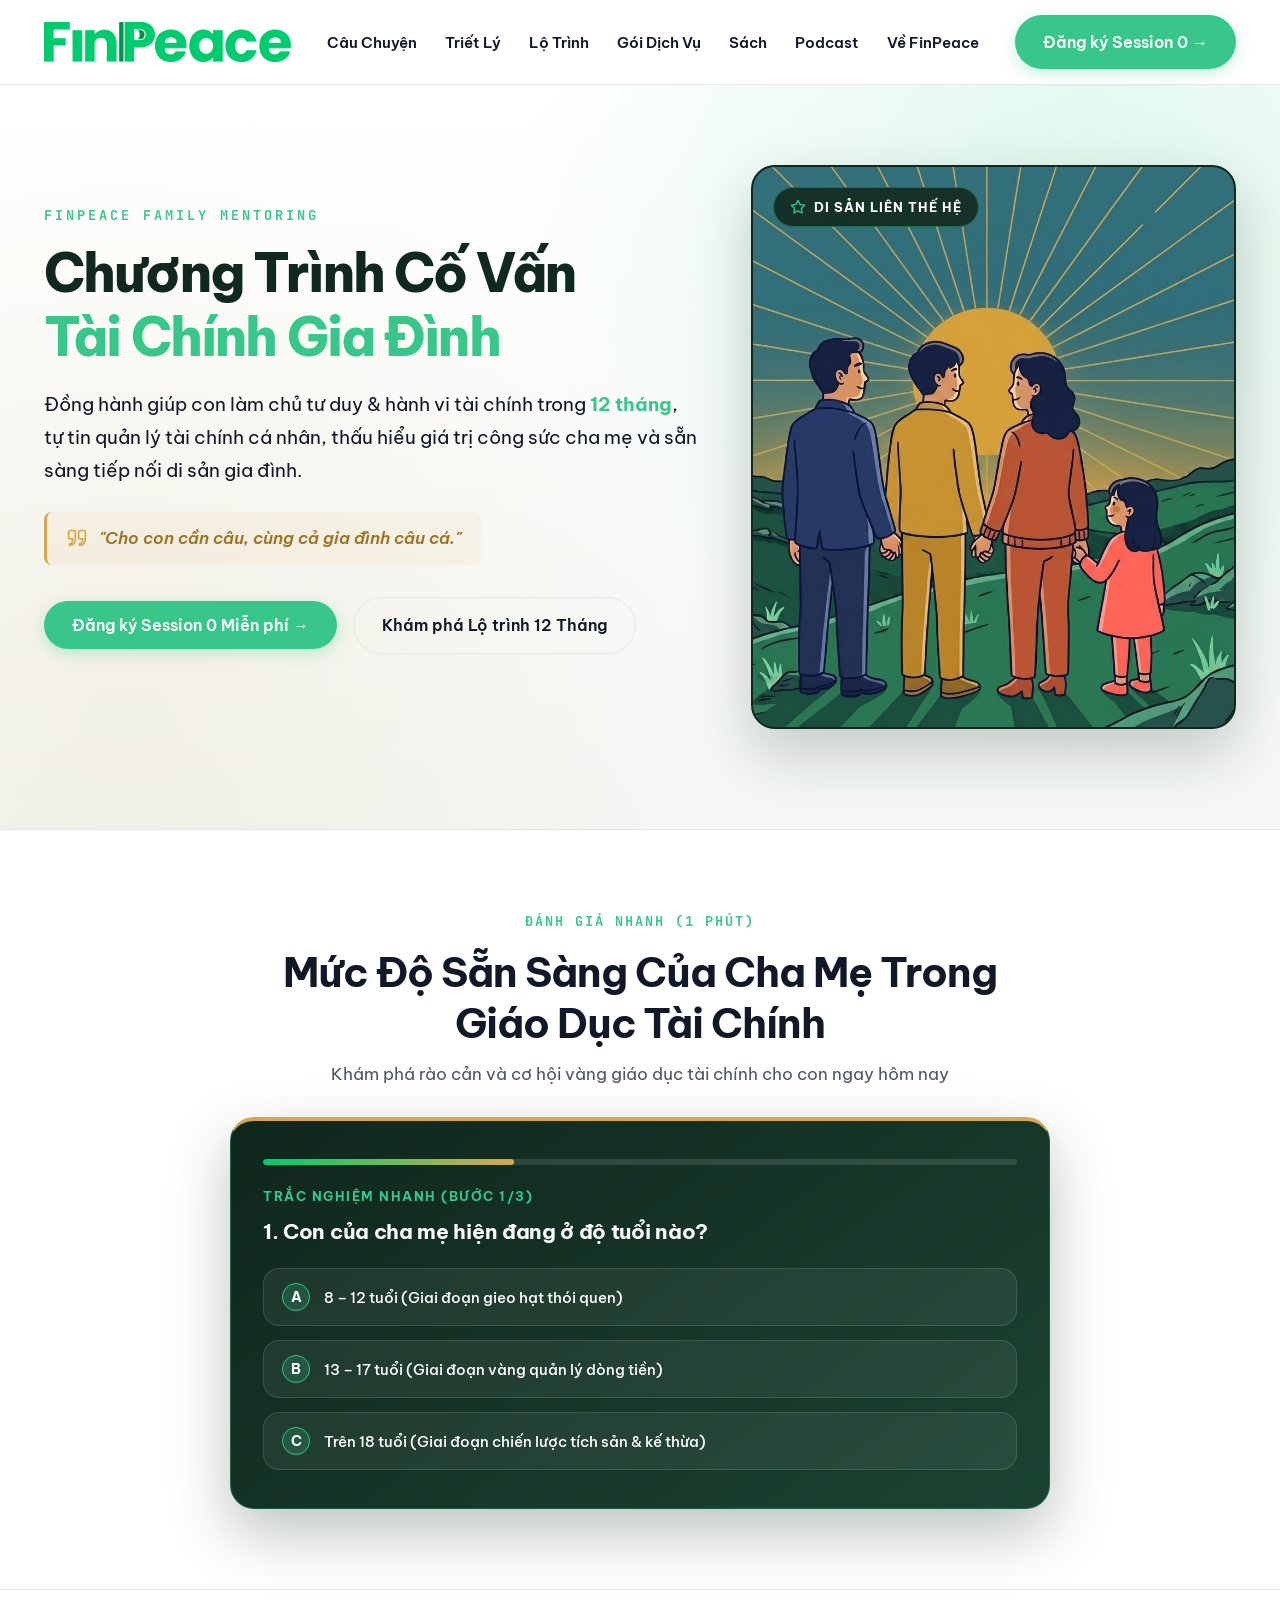
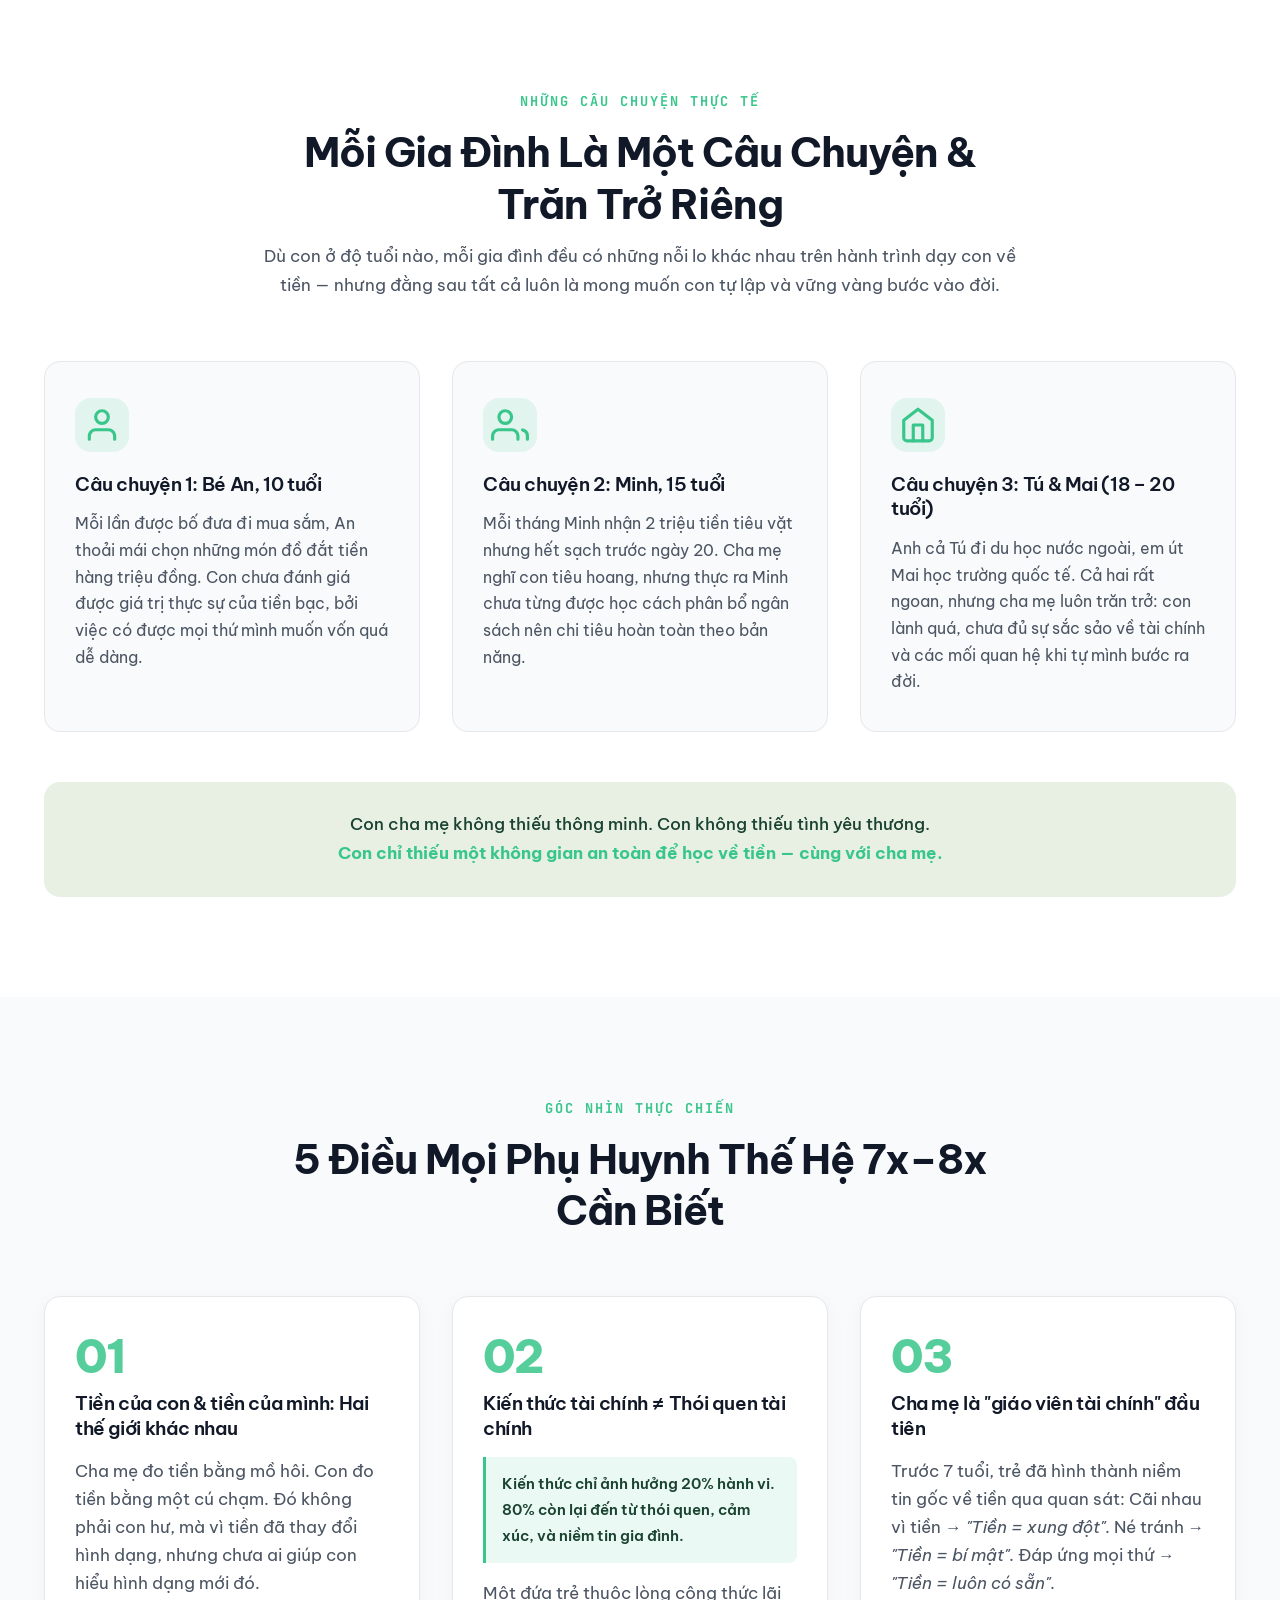
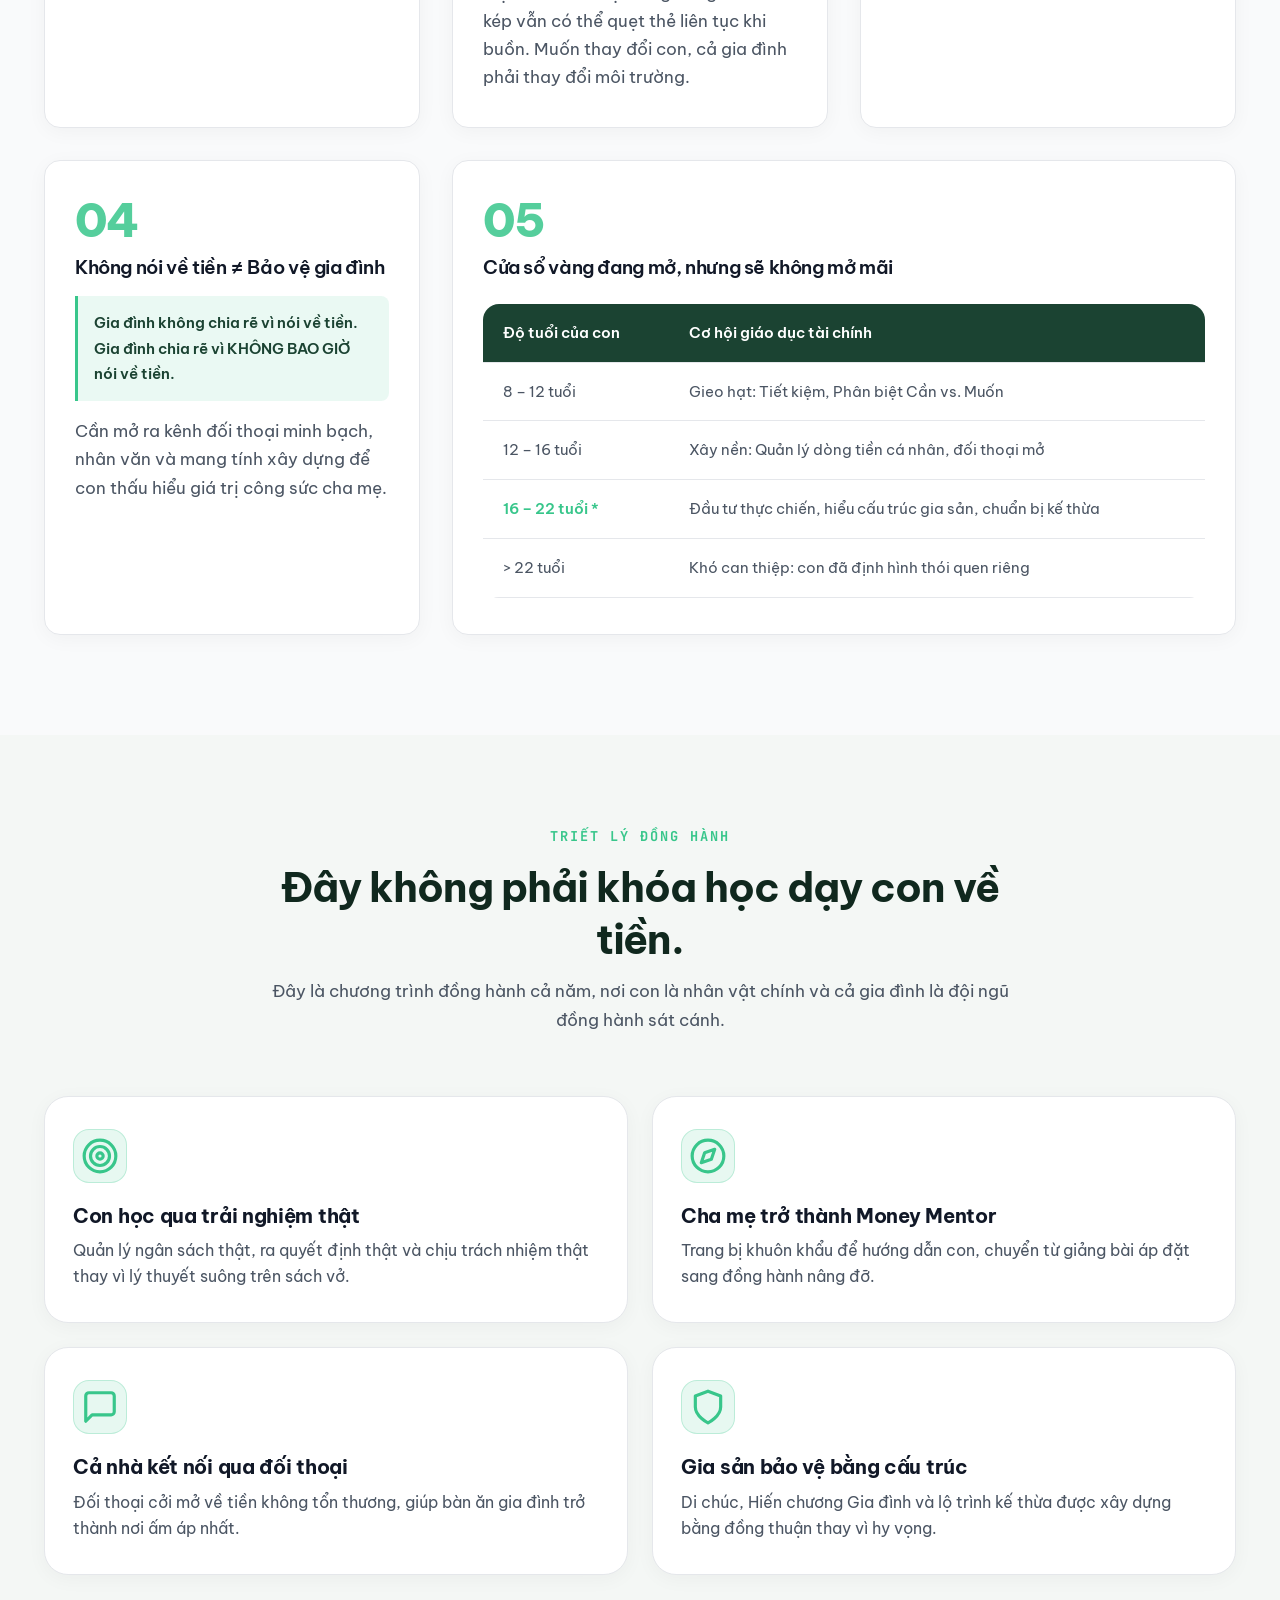
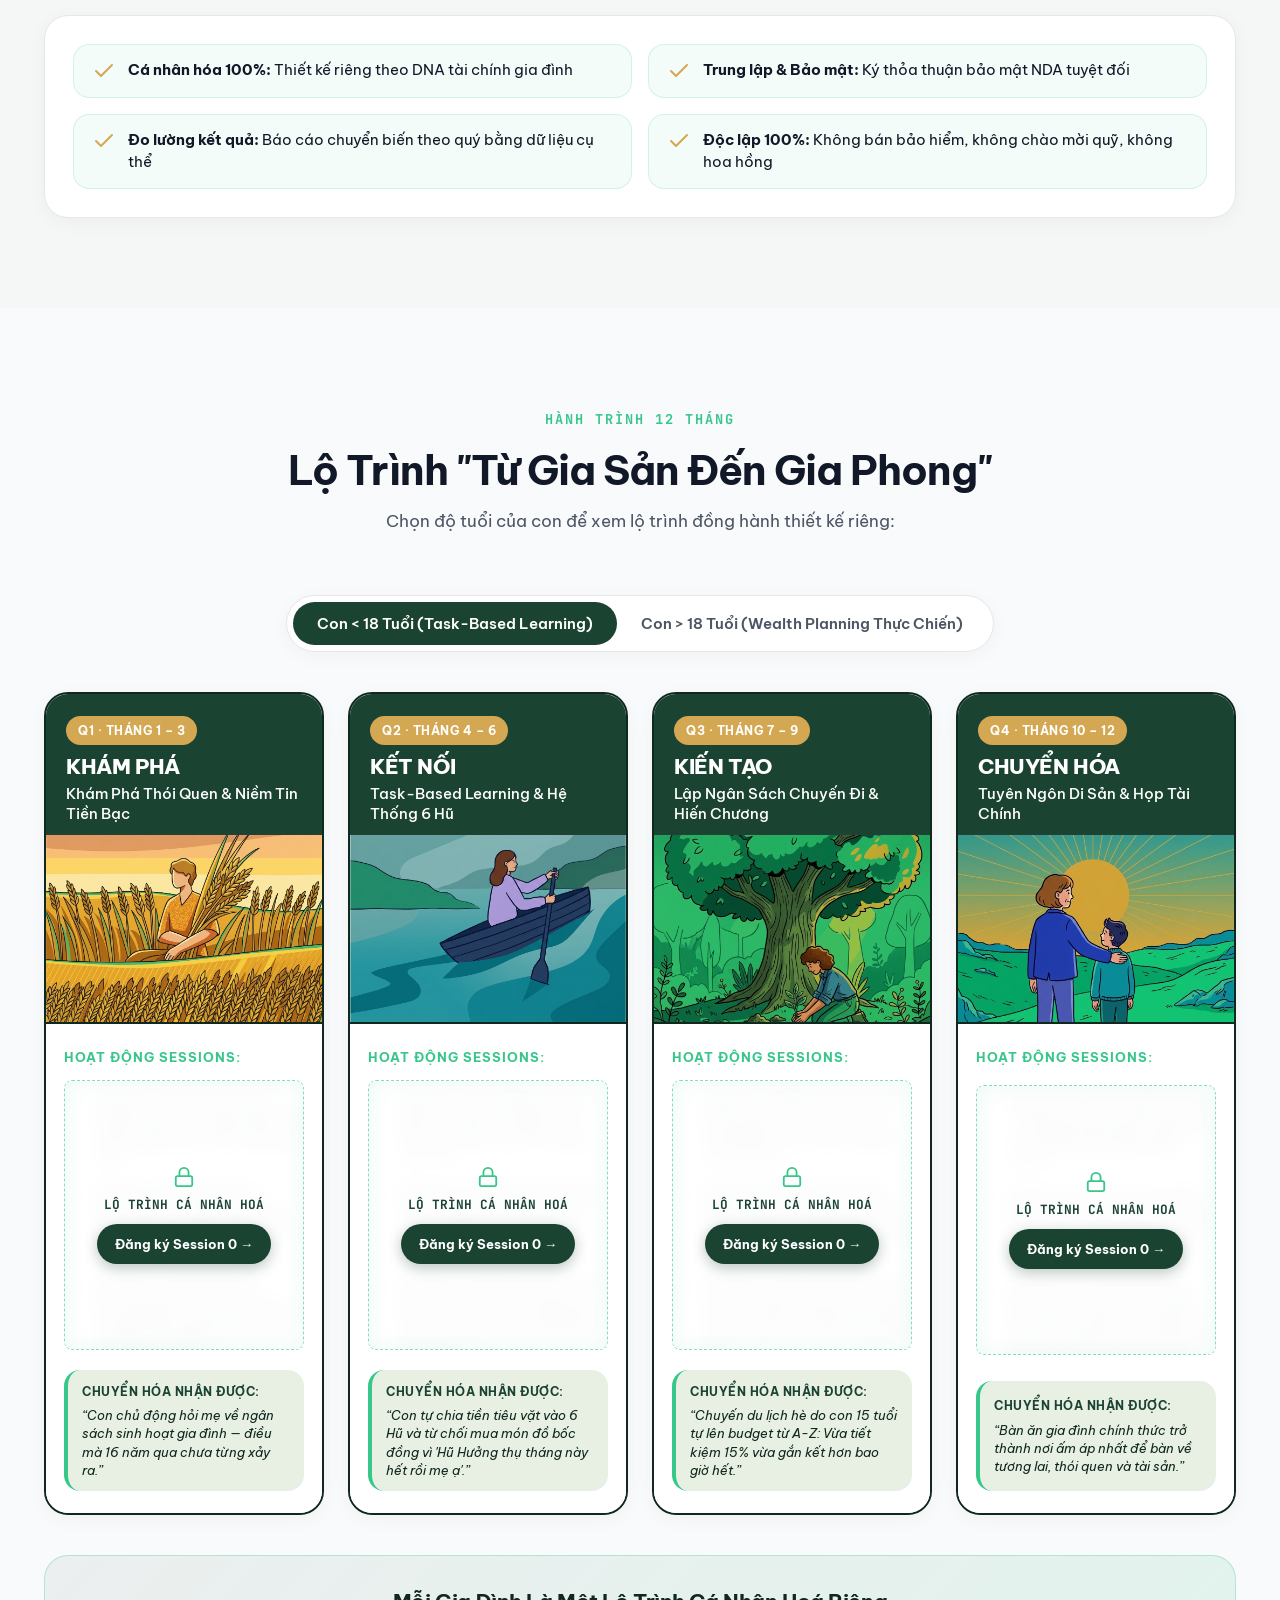
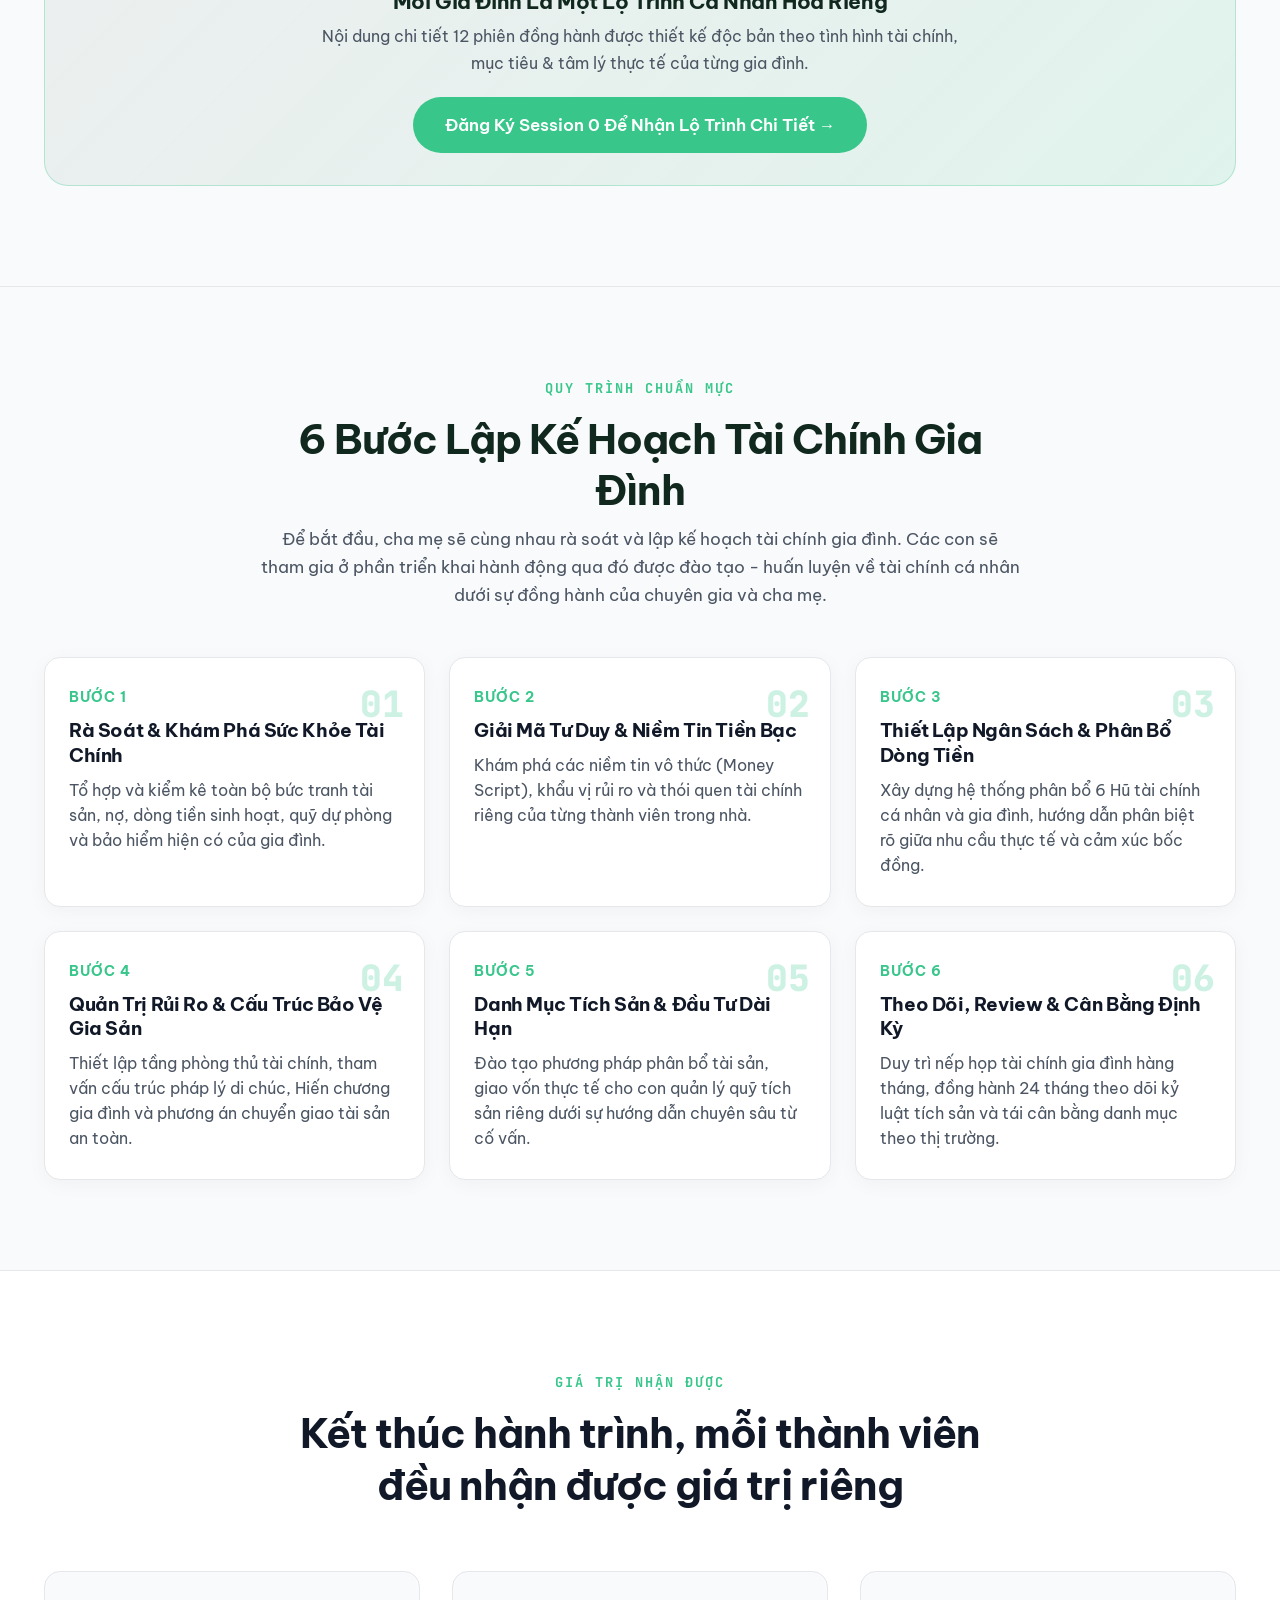
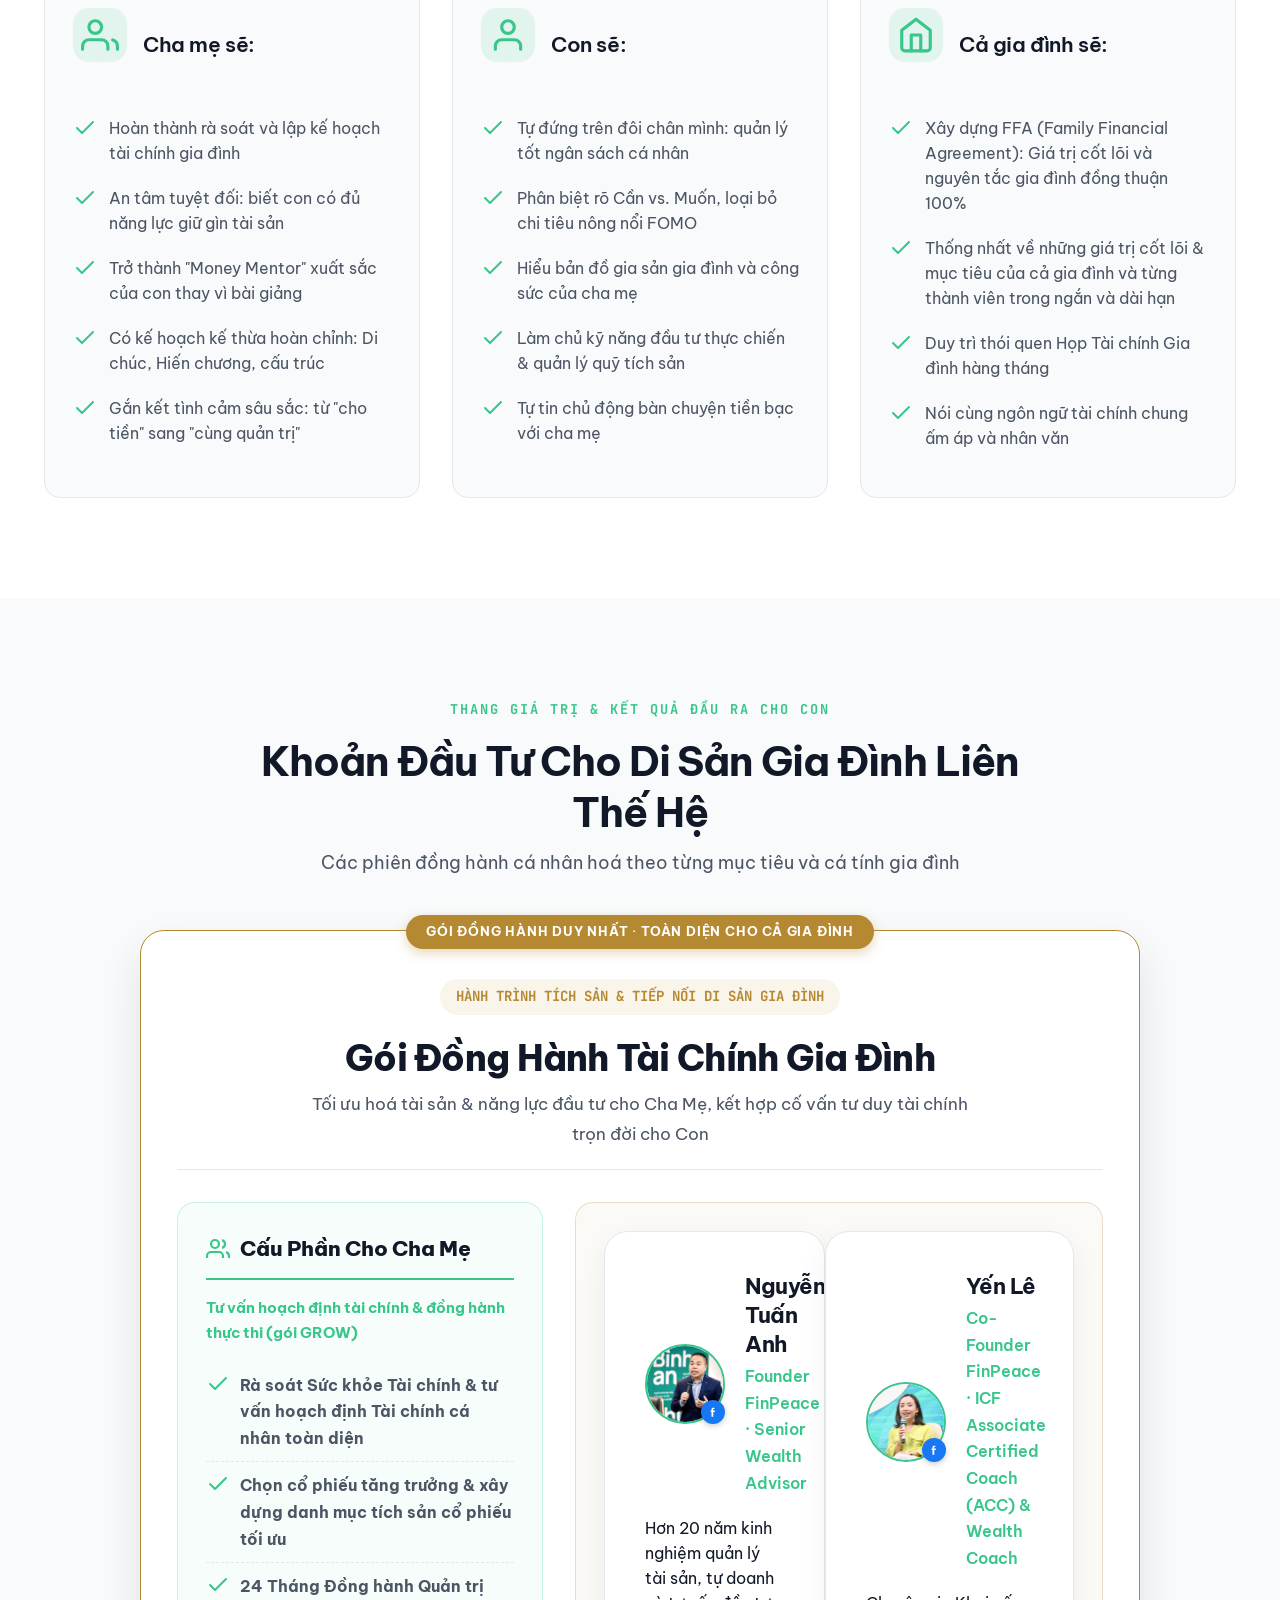
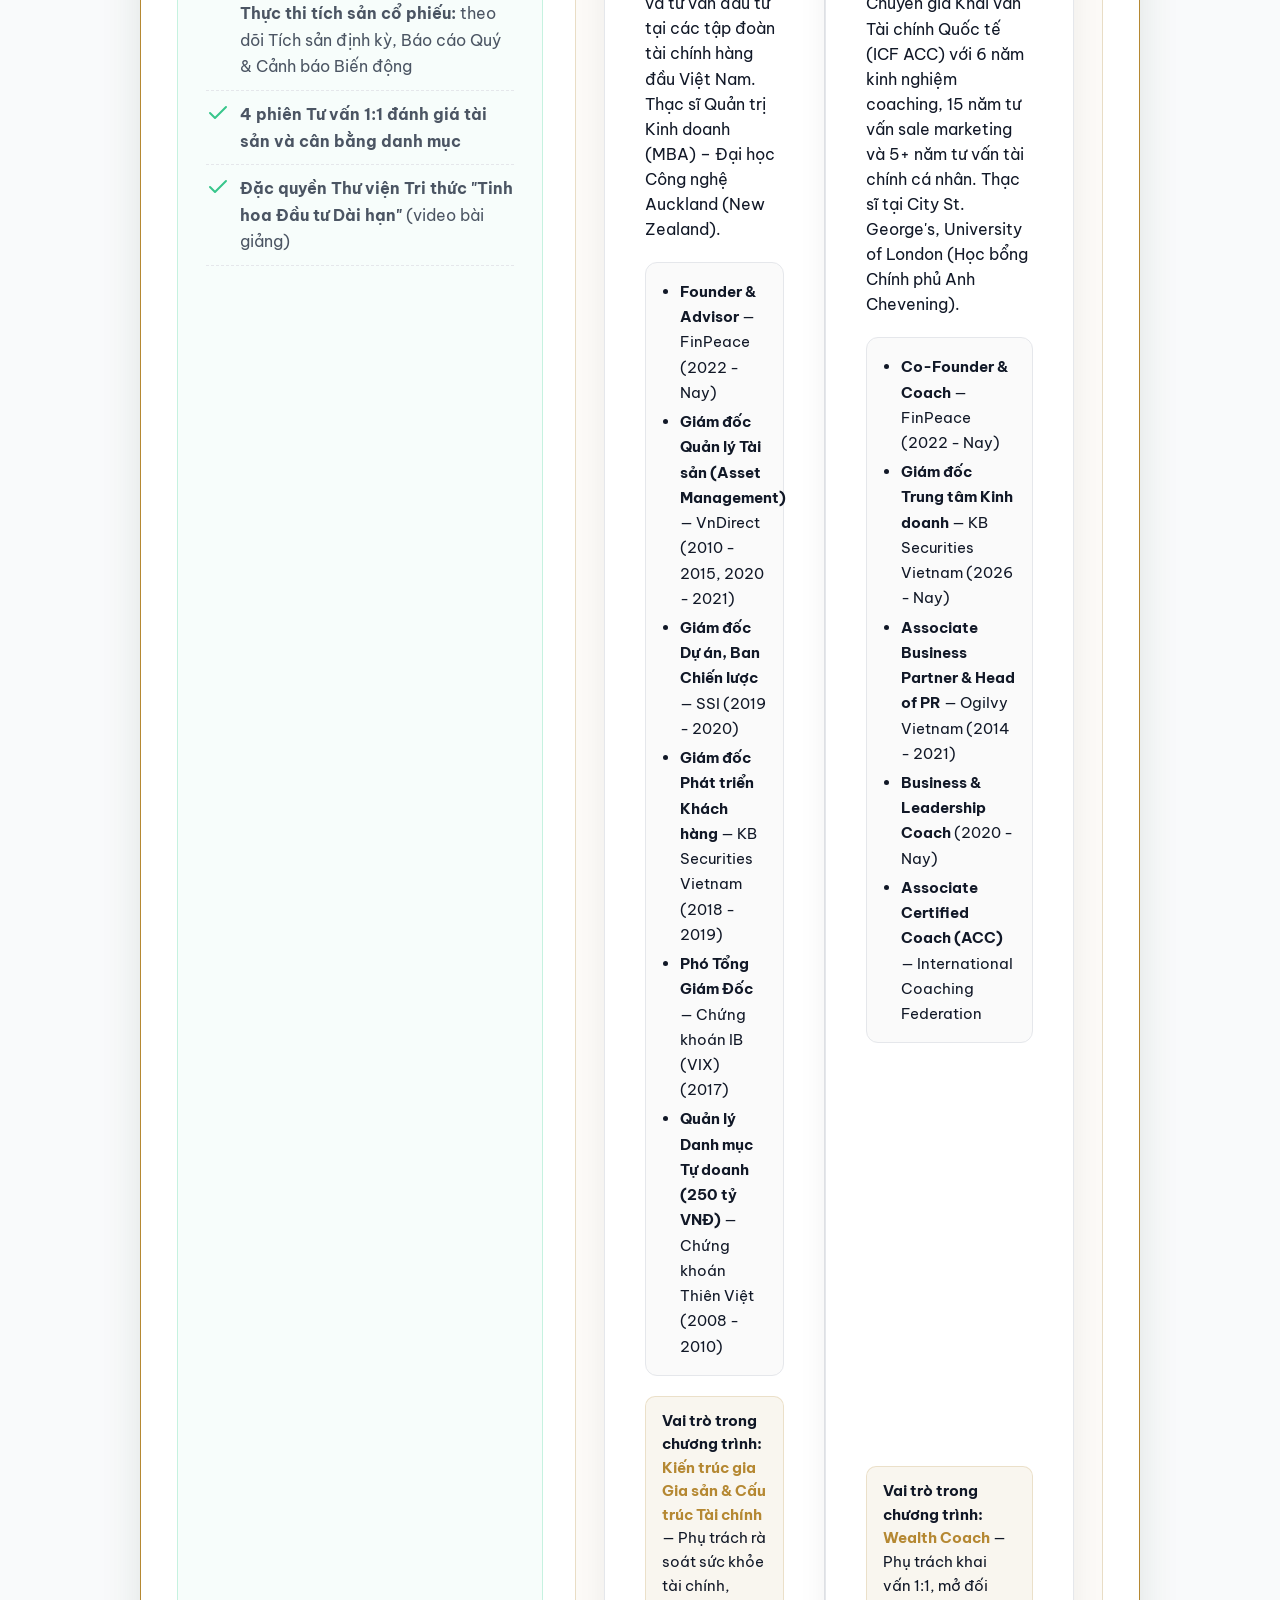
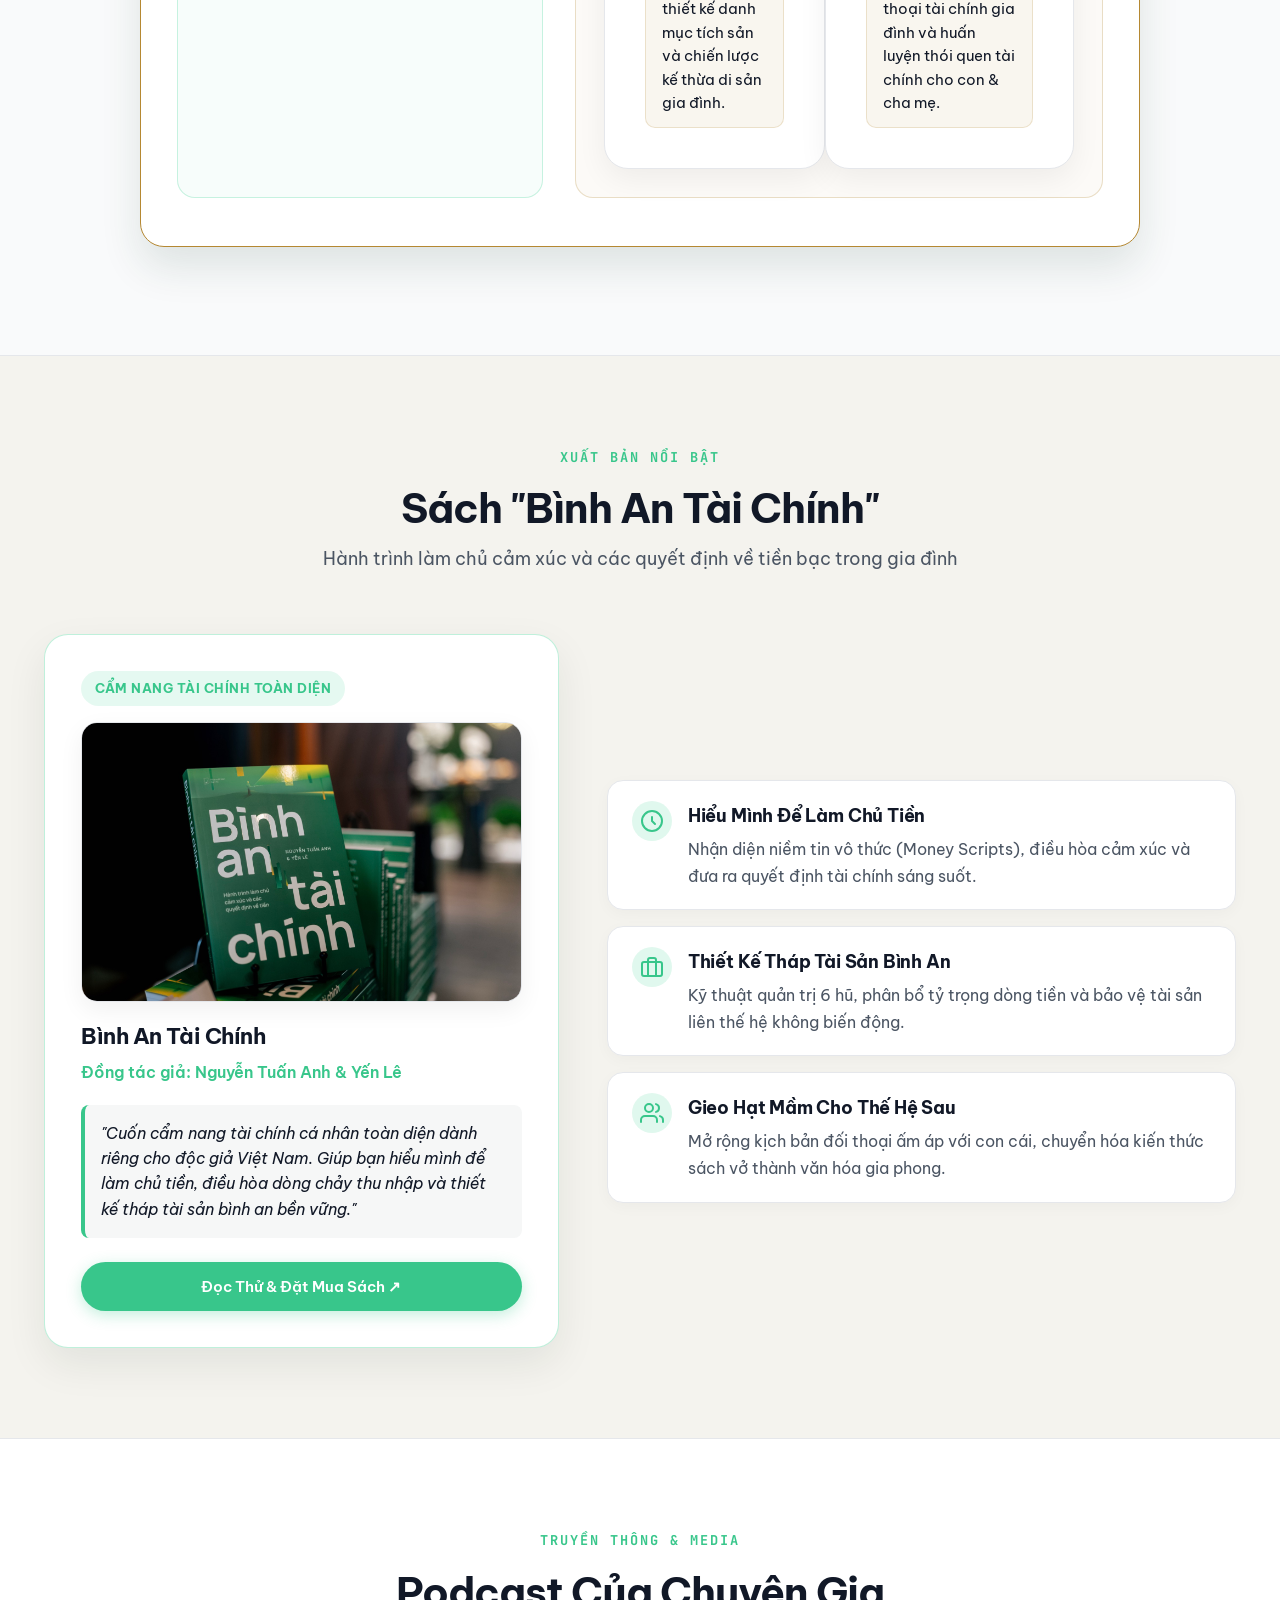
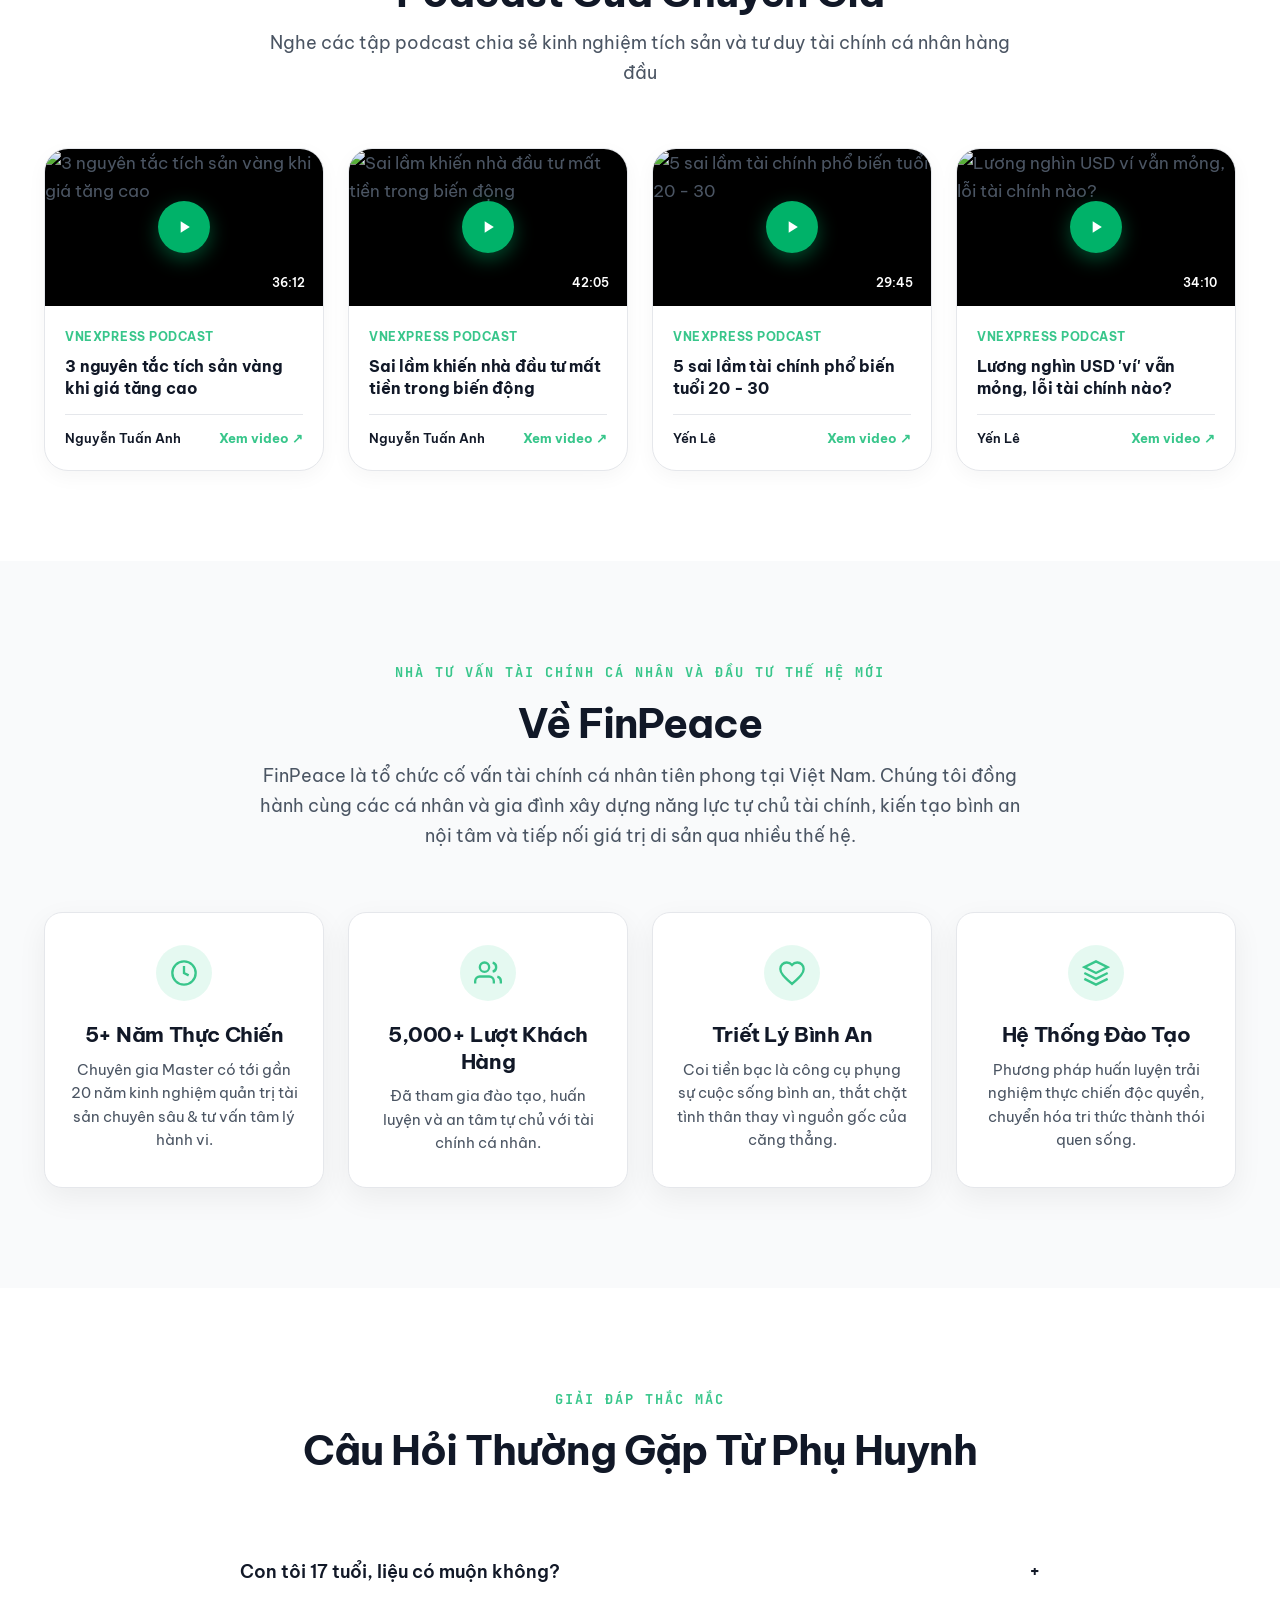
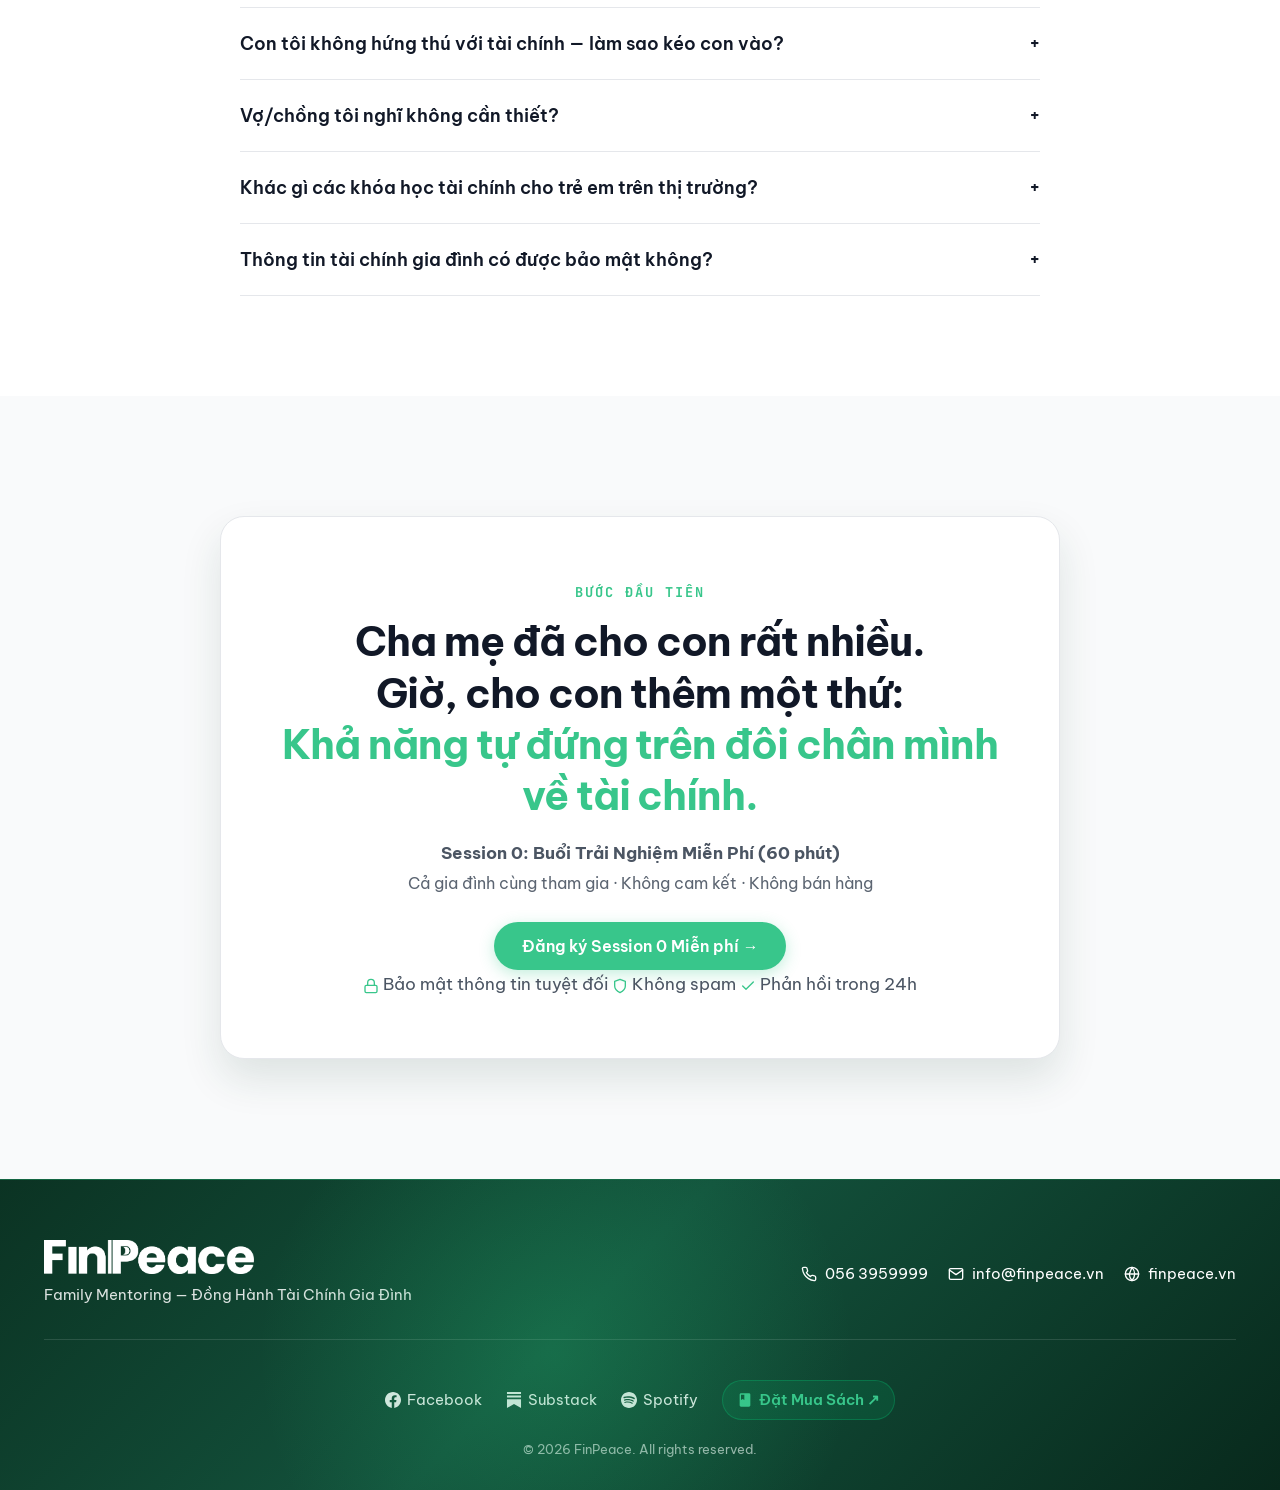
==== commit 39e71e79: "Clean up duplicate HTML snippet in experts section" ====
--- a/03-marketing/landing-page/index.html
+++ b/03-marketing/landing-page/index.html
@@ -543,37 +543,6 @@
               <div><strong>Vai trò trong chương trình:</strong> <span style="color: #b58832; font-weight: 700;">Wealth Coach</span> — Phụ trách khai vấn 1:1, mở đối thoại tài chính gia đình và huấn luyện thói quen tài chính cho con & cha mẹ.</div>
             </div>
           </div>
-        </div>,0.2);" aria-label="Facebook Yến Lê">
-                  <svg width="14" height="14" viewBox="0 0 24 24" fill="#ffffff"><path d="M15 12H12.5V20H9.375V12H8V9.375h1.375V7.813c0-2.072 1.265-3.203 3.116-3.203.887 0 1.649.066 1.87.095V7h-1.288c-1.005 0-1.2.478-1.2 1.178v1.197H15.25L15 12z"/></svg>
-                </a>
-              </div>
-              <div>
-                <h3 style="font-size: 1.35rem; color: var(--contrast-dark); font-weight: 700; margin-bottom: 4px;">Yến Lê</h3>
-                <span class="expert-title" style="color: var(--primary-green); font-weight: 600; font-size: 0.95rem; display: block;">Co-Founder FinPeace · ICF Associate Certified Coach (ACC) & Wealth Coach</span>
-              </div>
-            </div>
-
-            <p style="font-size: 0.95rem; color: var(--contrast-dark); line-height: 1.6; margin: 12px 0 16px 0;">
-              Chuyên gia Khai vấn Tài chính Quốc tế (ICF ACC) với 6 năm kinh nghiệm coaching, 15 năm tư vấn sale marketing và 5+ năm tư vấn tài chính cá nhân. Thạc sĩ tại City St. George's, University of London (Học bổng Chính phủ Anh Chevening).
-            </p>
-
-            <!-- KINH NGHIỆM & CHỨC VỤ TRỌNG YẾU LISTING -->
-            <div style="background: rgba(0, 0, 0, 0.02); border: 1px solid var(--border-light); border-radius: 12px; padding: 16px; margin-bottom: 20px; flex: 1; display: flex; flex-direction: column;">
-              <ul style="list-style: disc; padding-left: 18px; margin: 0; font-size: 0.9rem; line-height: 1.7; color: var(--contrast-dark);">
-                <li style="margin-bottom: 4px;"><strong>Co-Founder & Coach</strong> — FinPeace (2022 - Nay)</li>
-                <li style="margin-bottom: 4px;"><strong>Giám đốc Trung tâm Kinh doanh</strong> — KB Securities Vietnam (2026 - Nay)</li>
-                <li style="margin-bottom: 4px;"><strong>Associate Business Partner & Head of PR</strong> — Ogilvy Vietnam (2014 - 2021)</li>
-                <li style="margin-bottom: 4px;"><strong>Business & Leadership Coach</strong> (2020 - Nay)</li>
-                <li style="margin-bottom: 0;"><strong>Associate Certified Coach (ACC)</strong> — International Coaching Federation</li>
-              </ul>
-            </div>
-
-            <div style="background: rgba(181, 136, 50, 0.08); border: 1px solid rgba(181, 136, 50, 0.2); padding: 12px 16px; border-radius: 10px; font-size: 0.92rem; color: var(--contrast-dark); line-height: 1.55; margin-top: auto;">
-              <strong>Vai trò trong chương trình:</strong> <span style="color: #b58832; font-weight: 700;">Wealth Coach</span> — Phụ trách khai vấn 1:1, mở đối thoại tài chính gia đình và huấn luyện thói quen tài chính cho con & cha mẹ.
-            </div>
-          </div>
-
-
         </div>
       </div>
     </section>
